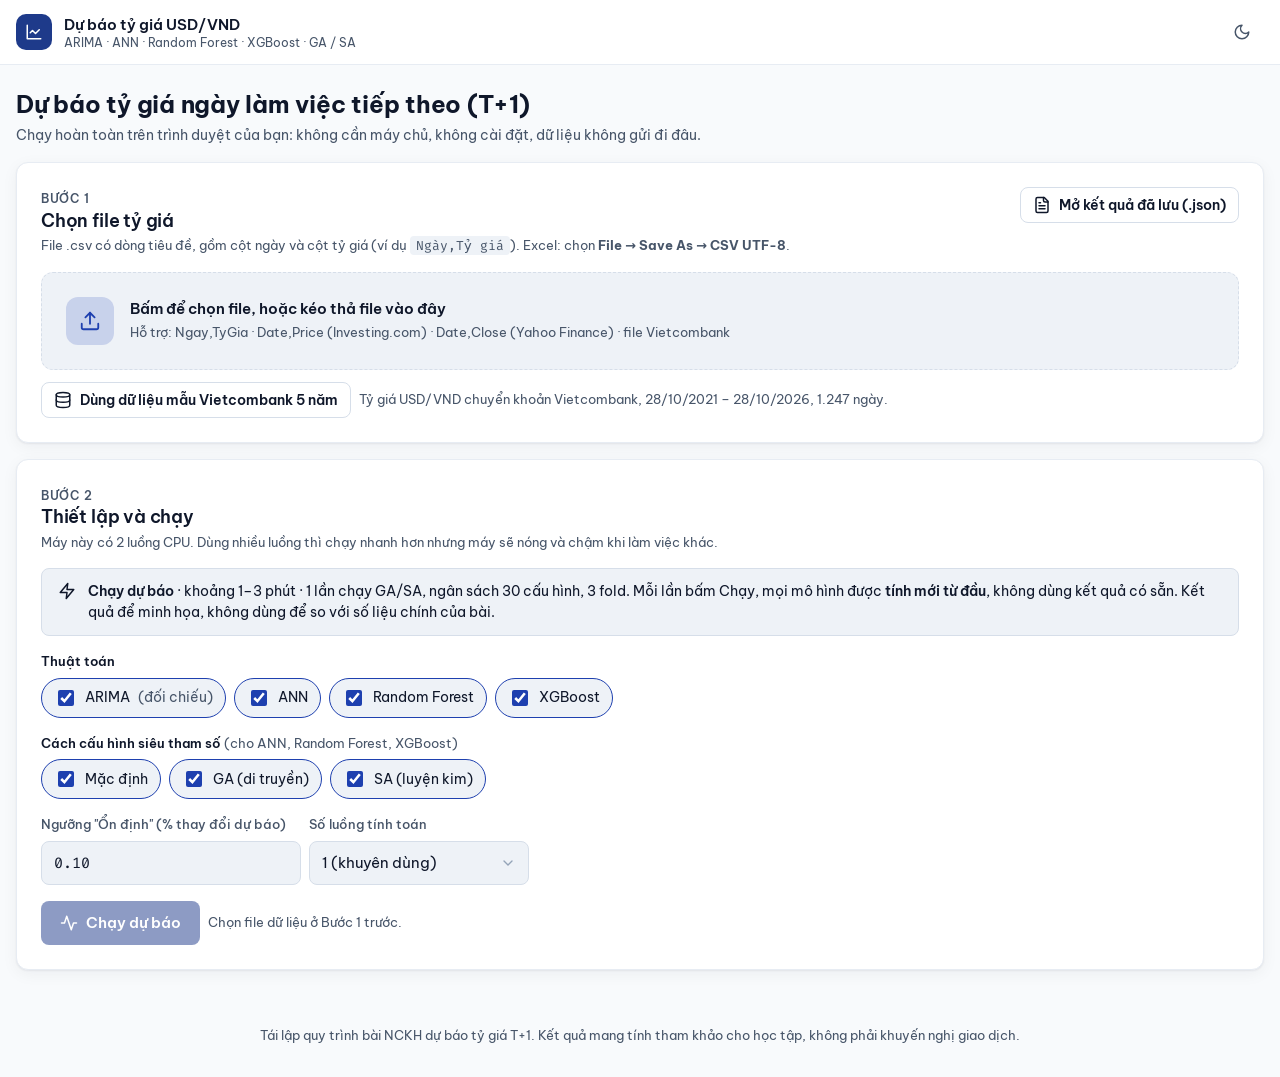
==== docs/thu/index.html @ 02af4794 "Bản xem thử /thu/: độ lệch so với thực tế theo MAE, RMSE, MAPE ngay trong thẻ kết quả - Bỏ thẻ Kiểm " ====
<!doctype html>
<html lang="vi">
<head>
<meta charset="utf-8">
<meta name="viewport" content="width=device-width, initial-scale=1">
<title>Dự báo tỷ giá USD/VND</title>
<meta name="description" content="Dự báo tỷ giá USD/VND ngày làm việc tiếp theo bằng ARIMA, ANN, Random Forest, XGBoost và tối ưu GA/SA – chạy hoàn toàn trên trình duyệt.">
<meta name="color-scheme" content="dark light">
<link rel="preconnect" href="https://fonts.googleapis.com">
<link rel="preconnect" href="https://fonts.gstatic.com" crossorigin>
<link href="https://fonts.googleapis.com/css2?family=Be+Vietnam+Pro:wght@400;500;600;700&family=Fira+Code:wght@400;500;600&display=swap" rel="stylesheet">
<script>
  // Giao diện sáng/tối: nhớ lựa chọn trên máy này (nếu trình duyệt cho phép)
  try { const t = localStorage.getItem("dbtg-theme"); if (t) document.documentElement.dataset.theme = t; } catch (e) {}
</script>
<style>
/* Design system: xem design-system/du-bao-ty-gia/MASTER.md
   Data-Dense Dashboard · Dark Mode mặc định · Be Vietnam Pro + Fira Code · token ngữ nghĩa */

/* ------------------------------------------------------------------ Token */
:root {
  color-scheme: dark;
  --bg: #020617;
  --surface: #0E1223;
  --surface-2: #1A1E2F;
  --border: #334155;
  --border-soft: #1F2A3D;
  --text: #F8FAFC;
  --text-muted: #94A3B8;
  --primary: #3B82F6;
  --primary-strong: #2563EB;
  --link: #60A5FA;        /* chữ xanh trên nền tối: dùng sắc sáng hơn để đạt 4.5:1 */
  --accent-text: #93C5FD;
  --on-primary: #FFFFFF;
  --positive: #22C55E;
  --negative: #F87171;
  --warning: #FBBF24;
  --tint: 14%;                      /* độ đậm nền nhạt của nhãn/hàng nổi bật */

  --font-ui: "Be Vietnam Pro", "Segoe UI", system-ui, sans-serif;
  --font-data: "Fira Code", ui-monospace, "Cascadia Mono", Consolas, monospace;

  --s1: 4px; --s2: 8px; --s3: 12px; --s4: 16px; --s5: 24px; --s6: 32px; --s7: 48px;
  --r-card: 12px; --r-ctl: 8px;
  --t-press: 120ms; --t-hover: 180ms; --t-state: 300ms;
  --shadow: 0 1px 0 rgba(255, 255, 255, .03) inset, 0 8px 24px rgba(0, 0, 0, .25);
}

:root[data-theme="light"] {
  color-scheme: light;
  --bg: #F8FAFC;
  --surface: #FFFFFF;
  --surface-2: #EEF2F7;
  --border: #D6DEE9;
  --border-soft: #E7ECF3;
  --text: #0F172A;
  --text-muted: #475569;
  --primary: #1E40AF;
  --primary-strong: #1E3A8A;
  --link: #1E40AF;
  --accent-text: #1E40AF;
  --positive: #15803D;
  --negative: #DC2626;
  --warning: #B45309;
  --tint: 10%;
  --shadow: 0 1px 2px rgba(15, 23, 42, .06), 0 4px 16px rgba(15, 23, 42, .05);
}

/* ------------------------------------------------------------------ Nền tảng */
*, *::before, *::after { box-sizing: border-box; }
html { -webkit-text-size-adjust: 100%; }
body {
  margin: 0; background: var(--bg); color: var(--text);
  font: 400 15px/1.5 var(--font-ui);
  -webkit-font-smoothing: antialiased;
}
h1, h2, h3 { margin: 0; line-height: 1.25; letter-spacing: -.01em; }
h1 { font-size: 24px; font-weight: 700; }
h2 { font-size: 18px; font-weight: 600; }
h3 { font-size: 15px; font-weight: 600; }
p { margin: 0; }
a { color: var(--link); text-underline-offset: 3px; }
code, .so-lieu { font-family: var(--font-data); font-variant-ligatures: none; }
code { font-size: 13px; background: var(--surface-2); padding: 1px 6px; border-radius: 4px; }
small { font-size: 13px; }

:focus-visible { outline: 2px solid var(--link); outline-offset: 2px; border-radius: 4px; }

.icon { width: 18px; height: 18px; flex: none; fill: none; stroke: currentColor; stroke-width: 2;
  stroke-linecap: round; stroke-linejoin: round; vertical-align: -3px; }
.icon.lon { width: 22px; height: 22px; }
.icon.nho { width: 15px; height: 15px; vertical-align: -2px; }
.sr-only { position: absolute; width: 1px; height: 1px; padding: 0; margin: -1px; overflow: hidden;
  clip: rect(0, 0, 0, 0); white-space: nowrap; border: 0; }
.muted { color: var(--text-muted); }
.so { font-variant-numeric: tabular-nums; text-align: right; white-space: nowrap; }
.duong { color: var(--positive); }
.am { color: var(--negative); }
.canh { color: var(--warning); }

/* ------------------------------------------------------------------ Khung trang */
.khung { width: 100%; max-width: 1280px; margin: 0 auto; padding: 0 var(--s4); }
.thanh-tren { position: sticky; top: 0; z-index: 20; background: color-mix(in srgb, var(--surface) 92%, transparent);
  border-bottom: 1px solid var(--border-soft); backdrop-filter: blur(8px); }
.thanh-tren .khung { display: flex; align-items: center; gap: var(--s3); min-height: 64px; }
.logo { display: inline-flex; align-items: center; gap: var(--s3); color: var(--text); text-decoration: none;
  font-weight: 600; min-height: 44px; }
.logo-dau { display: grid; place-items: center; width: 36px; height: 36px; border-radius: 10px;
  background: var(--primary-strong); color: #fff; }
.logo small { display: block; font-weight: 400; color: var(--text-muted); font-size: 12px; line-height: 1.2; }
.thanh-tren .gian { flex: 1; }
main.khung { padding-top: var(--s5); padding-bottom: var(--s6); display: grid; gap: var(--s4); }
.chan-trang { color: var(--text-muted); font-size: 13px; text-align: center; padding: var(--s2) var(--s4) var(--s6); }

/* ------------------------------------------------------------------ Thẻ, lưới */
.the { background: var(--surface); border: 1px solid var(--border-soft); border-radius: var(--r-card);
  padding: var(--s5); box-shadow: var(--shadow); min-width: 0; }
.the-dau { display: flex; align-items: flex-start; justify-content: space-between; gap: var(--s3);
  flex-wrap: wrap; margin-bottom: var(--s4); }
.the-dau .muted { font-size: 13px; margin-top: var(--s1); }
.nhan-muc { display: inline-flex; align-items: center; gap: 6px; font-size: 12px; font-weight: 600;
  letter-spacing: .06em; text-transform: uppercase; color: var(--text-muted); }
.luoi { display: grid; gap: var(--s4); grid-template-columns: repeat(12, minmax(0, 1fr)); }
.c-12 { grid-column: span 12; } .c-8 { grid-column: span 8; } .c-7 { grid-column: span 7; }
.c-5 { grid-column: span 5; } .c-4 { grid-column: span 4; } .c-6 { grid-column: span 6; }
.xep-doc { display: grid; gap: var(--s4); align-content: start; }

.dau-trang { display: flex; align-items: flex-end; justify-content: space-between; gap: var(--s3); flex-wrap: wrap; }
.dau-trang p { color: var(--text-muted); margin-top: 6px; font-size: 14px; }
.quay-lai { display: inline-flex; align-items: center; gap: 6px; min-height: 44px; font-size: 14px;
  color: var(--text-muted); text-decoration: none; }
.quay-lai:hover { color: var(--text); }

/* ------------------------------------------------------------------ Nút, form */
.nut { display: inline-flex; align-items: center; justify-content: center; gap: var(--s2); min-height: 44px;
  padding: 0 18px; border-radius: var(--r-ctl); border: 1px solid transparent; font: 600 15px/1 var(--font-ui);
  cursor: pointer; text-decoration: none; transition: background-color var(--t-hover), border-color var(--t-hover),
  opacity var(--t-press); white-space: nowrap; }
.nut:active { opacity: .82; }
.nut[disabled], .nut[aria-disabled="true"] { opacity: .5; cursor: not-allowed; }
.nut-chinh { background: var(--primary-strong); color: var(--on-primary); }
.nut-chinh:hover { background: var(--primary); }
:root[data-theme="light"] .nut-chinh:hover { background: #1D4ED8; }
.nut-vien { background: transparent; color: var(--text); border-color: var(--border); }
.nut-vien:hover { background: var(--surface-2); }
.nut-nho { min-height: 36px; padding: 0 12px; font-size: 14px; }
.nut-vien[aria-pressed="true"] { border-color: var(--primary); color: var(--accent-text);
  background: color-mix(in srgb, var(--primary) var(--tint), transparent); }
@media (pointer: coarse) { .nut-nho { min-height: 44px; } }   /* màn cảm ứng: vùng bấm >= 44px */
.nut-icon { width: 44px; padding: 0; background: transparent; color: var(--text-muted); border-color: transparent; }
.nut-icon:hover { background: var(--surface-2); color: var(--text); }
.nut-icon.nguy:hover { color: var(--negative); }
.nut small { font-weight: 400; opacity: .8; font-size: 13px; }
.quay { animation: quay .9s linear infinite; }
@keyframes quay { to { transform: rotate(360deg); } }

.hang-nut { display: flex; flex-wrap: wrap; gap: var(--s2); align-items: flex-end; }
.truong { display: grid; gap: 6px; min-width: 0; }
.truong > span { font-size: 13px; font-weight: 500; color: var(--text-muted); }
.truong select { min-height: 44px; padding: 0 40px 0 12px; border-radius: var(--r-ctl); border: 1px solid var(--border);
  background: var(--surface-2) url("data:image/svg+xml,%3Csvg xmlns='http://www.w3.org/2000/svg' width='16' height='16' fill='none' stroke='%2394A3B8' stroke-width='2' stroke-linecap='round' viewBox='0 0 24 24'%3E%3Cpath d='m6 9 6 6 6-6'/%3E%3C/svg%3E") no-repeat right 12px center;
  color: var(--text); font: 400 15px var(--font-ui); appearance: none; max-width: 100%; }
.form-chay { display: grid; gap: var(--s4); }
.form-chay .hang-nut .truong { flex: 1 1 260px; }

/* Vùng chọn file: input ẩn nhưng vẫn nhận bàn phím (sr-only), khung sáng lên khi focus */
.vung-tha { position: relative; display: flex; align-items: center; gap: var(--s4); padding: var(--s5);
  border: 1.5px dashed var(--border); border-radius: var(--r-card); background: var(--surface-2); cursor: pointer;
  transition: border-color var(--t-hover), background-color var(--t-hover); }
.vung-tha:hover, .vung-tha.keo { border-color: var(--primary); background: color-mix(in srgb, var(--primary) var(--tint), var(--surface-2)); }
.vung-tha:focus-within { outline: 2px solid var(--primary); outline-offset: 2px; }
.vung-tha.da-chon { border-style: solid; border-color: var(--primary); }
.vung-tha-icon { display: grid; place-items: center; width: 48px; height: 48px; border-radius: 12px; flex: none;
  background: color-mix(in srgb, var(--primary) 18%, transparent); color: var(--accent-text); }
.vung-tha b { display: block; font-weight: 600; }
.vung-tha .muted { font-size: 13px; }

/* ------------------------------------------------------------------ Thông báo */
.thong-bao { display: flex; gap: var(--s3); align-items: flex-start; padding: var(--s3) var(--s4); border-radius: var(--r-ctl);
  border: 1px solid; font-size: 14px; }
.thong-bao .icon { margin-top: 1px; }
.thong-bao-loi { color: var(--negative); border-color: color-mix(in srgb, var(--negative) 40%, transparent);
  background: color-mix(in srgb, var(--negative) var(--tint), var(--surface)); }
.thong-bao-ok { color: var(--positive); border-color: color-mix(in srgb, var(--positive) 40%, transparent);
  background: color-mix(in srgb, var(--positive) var(--tint), var(--surface)); }
.thong-bao-canh-bao { color: var(--warning); border-color: color-mix(in srgb, var(--warning) 40%, transparent);
  background: color-mix(in srgb, var(--warning) var(--tint), var(--surface)); }
.thong-bao-info { color: var(--text); border-color: var(--border); background: var(--surface-2); }
.thong-bao > div { color: var(--text); }
.thong-bao b { font-weight: 600; }

/* ------------------------------------------------------------------ KPI */
.luoi-kpi { display: grid; gap: var(--s4); grid-template-columns: repeat(4, minmax(0, 1fr)); }
.kpi { background: var(--surface); border: 1px solid var(--border-soft); border-radius: var(--r-card); padding: var(--s4) var(--s5);
  display: grid; gap: 6px; align-content: start; box-shadow: var(--shadow); min-width: 0; }
.kpi .nhan-muc { font-size: 11.5px; }
.kpi-so { font: 600 30px/1.1 var(--font-data); font-variant-numeric: tabular-nums; letter-spacing: -.02em;
  overflow-wrap: anywhere; }
.kpi-so.vua { font-size: 21px; }
.kpi-phu { font-size: 13px; color: var(--text-muted); display: flex; align-items: center; gap: 6px; flex-wrap: wrap; }
.kpi-chinh { border-color: color-mix(in srgb, var(--primary) 55%, transparent);
  background: color-mix(in srgb, var(--primary) 8%, var(--surface)); }
.kpi-chinh .kpi-so { font-size: 34px; }

/* ------------------------------------------------------------------ Nhãn */
.nhan { display: inline-flex; align-items: center; gap: 5px; padding: 3px 10px; border-radius: 999px; font-size: 12.5px;
  font-weight: 600; white-space: nowrap; border: 1px solid transparent; line-height: 1.4; }
.nhan .icon { width: 13px; height: 13px; vertical-align: 0; }
.nhan-lon { font-size: 15px; padding: 6px 14px; }
.nhan-lon .icon { width: 16px; height: 16px; }
.cb-on-dinh, .tt-xong { color: var(--positive); background: color-mix(in srgb, var(--positive) var(--tint), transparent);
  border-color: color-mix(in srgb, var(--positive) 35%, transparent); }
.cb-theo-doi, .tt-dang_cho { color: var(--warning); background: color-mix(in srgb, var(--warning) var(--tint), transparent);
  border-color: color-mix(in srgb, var(--warning) 35%, transparent); }
.cb-bien-dong, .tt-loi { color: var(--negative); background: color-mix(in srgb, var(--negative) var(--tint), transparent);
  border-color: color-mix(in srgb, var(--negative) 35%, transparent); }
.tt-dang_chay, .nhan-chon { color: var(--accent-text); background: color-mix(in srgb, var(--primary) var(--tint), transparent);
  border-color: color-mix(in srgb, var(--primary) 40%, transparent); }

/* ------------------------------------------------------------------ Bảng */
.cuon-ngang { overflow-x: auto; margin: 0 calc(-1 * var(--s5)); padding: 0 var(--s5); }
.cuon-doc { max-height: 440px; overflow-y: auto; }
.bang { width: 100%; border-collapse: separate; border-spacing: 0; font-size: 14px; }
.bang th { position: sticky; top: 0; z-index: 1; background: var(--surface); text-align: left; font-size: 12px; font-weight: 600;
  letter-spacing: .04em; text-transform: uppercase; color: var(--text-muted); padding: 10px 12px;
  border-bottom: 1px solid var(--border); white-space: nowrap; }
.bang td { padding: 11px 12px; border-bottom: 1px solid var(--border-soft); vertical-align: middle; white-space: nowrap; }
.bang td.o-tham-so { white-space: normal; }
.bang th.so, .bang td.so { text-align: right; }
.bang tbody tr { transition: background-color var(--t-hover); }
.bang tbody tr:hover { background: var(--surface-2); }
.bang tr.dong-chon td { background: color-mix(in srgb, var(--primary) 10%, transparent); }
.bang tr.dong-chon td:first-child { box-shadow: inset 3px 0 0 var(--primary); }
.bang .tieu-de-o { font-weight: 600; }
.bang a { font-weight: 600; text-decoration: none; }
.bang a:hover { text-decoration: underline; }
.bang-gon td { padding: 7px 10px; white-space: normal; }          /* bảng nhãn–giá trị: nhãn được xuống dòng */
.bang-gon td.so { white-space: nowrap; }
.bang-gon code { overflow-wrap: anywhere; }                       /* tên trường dài (Bảng 4.6) được ngắt dòng */
@media (max-width: 600px) { .bang-gon td.so { white-space: normal; overflow-wrap: anywhere; } }
.bang-gon td:first-child { color: var(--text-muted); }
.o-rong { color: var(--text-muted); }

/* ------------------------------------------------------------------ Biểu đồ */
.khung-bieu-do { position: relative; height: 380px; width: 100%; min-width: 0; overflow: hidden; }
.khung-bieu-do canvas { max-width: 100%; }        /* thu nhỏ cửa sổ: biểu đồ không đẩy thẻ rộng ra */
.khung-bieu-do.vua { height: 300px; }
.khung-bieu-do.nho { height: 260px; }
.ghi-chu { color: var(--text-muted); font-size: 13px; margin-top: var(--s3); display: flex; gap: 6px; align-items: flex-start; }
.ghi-chu .icon { margin-top: 2px; }

/* ------------------------------------------------------------------ Tiến độ */
.thanh-tien-do { height: 8px; border-radius: 999px; background: var(--surface-2); overflow: hidden; }
.thanh-tien-do > div { height: 100%; background: var(--primary); border-radius: inherit; transition: width var(--t-state) ease-out; }
.cac-buoc { list-style: none; padding: 0; margin: var(--s4) 0 0; display: grid; gap: var(--s2);
  grid-template-columns: repeat(5, minmax(0, 1fr)); }
.cac-buoc li { display: flex; gap: var(--s2); align-items: flex-start; font-size: 13px; color: var(--text-muted);
  padding: var(--s3); border-radius: var(--r-ctl); border: 1px solid var(--border-soft); min-width: 0; }
.cac-buoc li .icon { margin-top: 1px; }
.cac-buoc li.xong { color: var(--positive); }
.cac-buoc li.xong span { color: var(--text); }
.cac-buoc li.dang { color: var(--accent-text); border-color: color-mix(in srgb, var(--primary) 50%, transparent);
  background: color-mix(in srgb, var(--primary) 8%, transparent); }
.cac-buoc li.dang span { color: var(--text); font-weight: 600; }
.nhat-ky { margin: var(--s3) 0 0; background: var(--bg); border: 1px solid var(--border-soft); border-radius: var(--r-ctl);
  color: var(--text-muted); font: 12.5px/1.6 var(--font-data); font-variant-ligatures: none; padding: var(--s3) var(--s4);
  max-height: 340px; overflow: auto; white-space: pre-wrap; }

/* ------------------------------------------------------------------ Details */
details > summary { list-style: none; cursor: pointer; display: flex; align-items: center; gap: var(--s2);
  min-height: 44px; font-weight: 600; color: var(--text); }
details > summary::-webkit-details-marker { display: none; }
details > summary .icon { transition: transform var(--t-hover); color: var(--text-muted); }
details[open] > summary .icon { transform: rotate(180deg); }
.danh-sach { margin: var(--s2) 0 0; padding-left: 20px; display: grid; gap: 6px; font-size: 14px; }
.danh-sach li::marker { color: var(--text-muted); }

.muc-thong-tin { display: grid; gap: var(--s3); grid-template-columns: repeat(auto-fit, minmax(170px, 1fr)); }
.muc-thong-tin div { background: var(--surface-2); border-radius: var(--r-ctl); padding: var(--s3) var(--s4); }
.muc-thong-tin dt { font-size: 12px; color: var(--text-muted); }
.muc-thong-tin dd { margin: 2px 0 0; font: 500 15px var(--font-data); }

.trong { display: grid; justify-items: center; text-align: center; gap: var(--s2); padding: var(--s6) var(--s4); color: var(--text-muted); }
.trong .icon { width: 32px; height: 32px; }
.trong b { color: var(--text); }

.o-tham-so { font: 12.5px/1.6 var(--font-data); color: var(--text-muted); white-space: normal; word-break: break-word; }

/* ------------------------------------------------------------------ Quy trình NCKH (đặc tả v3) */
.bang-vang { display: flex; gap: var(--s3); align-items: flex-start; padding: var(--s3) var(--s4); border-radius: var(--r-ctl);
  background: color-mix(in srgb, #FACC15 22%, var(--surface)); border: 1px solid color-mix(in srgb, #FACC15 60%, transparent);
  color: var(--text); font-size: 14px; }
.bang-vang .icon { color: var(--warning); margin-top: 1px; }

/* Chọn chế độ, thuật toán */
.chon-che-do { display: grid; grid-template-columns: repeat(2, minmax(0, 1fr)); gap: var(--s3); }
.the-chon { display: flex; gap: var(--s3); align-items: flex-start; padding: var(--s3) var(--s4); border: 1px solid var(--border);
  border-radius: var(--r-ctl); cursor: pointer; background: var(--surface-2); min-height: 44px; }
.the-chon:has(input:checked) { border-color: var(--primary); background: color-mix(in srgb, var(--primary) var(--tint), var(--surface-2)); }
.the-chon input { margin-top: 4px; accent-color: var(--primary); width: 16px; height: 16px; flex: none; }
.the-chon b { display: flex; align-items: center; gap: 6px; font-weight: 600; }
.the-chon small { display: block; color: var(--text-muted); margin-top: 2px; line-height: 1.4; }
.nhom-chon { border: 0; padding: 0; margin: 0; min-width: 0; }
.nhom-chon legend { font-size: 13px; font-weight: 600; color: var(--text); padding: 0; margin-bottom: 6px; }
.nhom-chon legend .muted { font-weight: 400; }
.hang-chon { display: flex; flex-wrap: wrap; gap: var(--s2); align-items: center; }
.o-chon { display: inline-flex; align-items: center; gap: 8px; min-height: 40px; padding: 0 12px; border: 1px solid var(--border);
  border-radius: 999px; cursor: pointer; font-size: 14px; background: var(--surface-2); }
.o-chon:has(input:checked) { border-color: var(--primary); }
.o-chon input { accent-color: var(--primary); width: 16px; height: 16px; }
.gian-nho { flex: 1; }
.truong input { min-height: 44px; padding: 0 12px; border-radius: var(--r-ctl); border: 1px solid var(--border);
  background: var(--surface-2); color: var(--text); font: 400 15px var(--font-data); width: 100%; }
.nguong .hang-nut { margin-top: 4px; }
.nguong .hang-nut .truong { flex: 1 1 200px; }
[hidden] { display: none !important; }

.the-chon.bi-khoa { opacity: .6; cursor: not-allowed; }
.the-dang-nhap { max-width: 460px; width: 100%; margin: var(--s6) auto; }
.thanh-tren form { display: contents; }

/* Stepper 12 công đoạn */
.tong-tien-do { display: grid; gap: var(--s2); margin: var(--s4) 0; }
.tong-so { display: flex; flex-wrap: wrap; gap: var(--s5); font-size: 14px; color: var(--text-muted); align-items: baseline; }
.tong-so > b { font: 600 22px var(--font-data); color: var(--text); }
.tong-so span b { color: var(--text); font-family: var(--font-data); }
.stepper { list-style: none; margin: var(--s4) 0 0; padding: 0; display: grid; gap: 6px; }
.buoc { display: flex; gap: var(--s3); padding: var(--s3) var(--s4); border: 1px solid var(--border-soft); border-radius: var(--r-ctl); }
.buoc-so { flex: none; width: 28px; height: 28px; border-radius: 50%; display: grid; place-items: center; font: 600 13px var(--font-data);
  background: var(--surface-2); color: var(--text-muted); }
.buoc-noi-dung { min-width: 0; display: grid; gap: 2px; flex: 1; }
.buoc-dau { display: flex; flex-wrap: wrap; gap: var(--s2); align-items: center; }
.buoc-chi-tiet { font: 12.5px/1.5 var(--font-data); font-variant-ligatures: none; color: var(--text); margin-top: 2px; overflow-wrap: anywhere; }
.buoc-dang_chay { border-color: color-mix(in srgb, var(--primary) 55%, transparent); background: color-mix(in srgb, var(--primary) 7%, transparent); }
.buoc-dang_chay .buoc-so { background: var(--primary-strong); color: #fff; }
.buoc-xong .buoc-so { background: color-mix(in srgb, var(--positive) 25%, transparent); color: var(--positive); }
.buoc-loi { border-color: color-mix(in srgb, var(--negative) 55%, transparent); }
.buoc-loi .buoc-so { background: color-mix(in srgb, var(--negative) 25%, transparent); color: var(--negative); }
.buoc-bo_qua { opacity: .6; border-style: dashed; }
.buoc-bo_qua .buoc-chi-tiet { font-family: var(--font-ui); color: var(--text-muted); }

/* Kết quả */
.khong-chay { font-style: italic; padding: var(--s3) 0; }
.bang tr.dong-rw td { font-style: italic; color: var(--text-muted); }
.bang tr.dau-nhom td { border-top: 1px solid var(--border); }
.cot-bai-goc, .cot-bai-goc-chu { display: none; }
body.hien-bai-goc .cot-bai-goc { display: table-cell; background: color-mix(in srgb, var(--warning) 7%, transparent); }
body.hien-bai-goc .cot-bai-goc-chu { display: inline; }
.bat-bai-goc { align-self: flex-start; }
.gia-thuyet { padding: var(--s3) var(--s4); border: 1px solid var(--border-soft); border-radius: var(--r-ctl); display: grid; gap: 4px; }
.gia-thuyet p { font-size: 14px; }
.the-t1 { padding: var(--s4); border: 1px solid var(--border-soft); border-radius: var(--r-ctl); background: var(--surface-2); }
.the-t1 .muc-thong-tin div { background: var(--surface); }
.tabs { display: flex; gap: 4px; overflow-x: auto; border-bottom: 1px solid var(--border); margin-bottom: var(--s4); }
.tabs [role="tab"] { border: 0; background: none; color: var(--text-muted); font: 500 14px var(--font-ui); padding: 10px 14px;
  min-height: 44px; cursor: pointer; border-bottom: 2px solid transparent; white-space: nowrap; }
.tabs [role="tab"][aria-selected="true"] { color: var(--text); border-bottom-color: var(--primary); font-weight: 600; }
.tabs [role="tab"]:hover { color: var(--text); }
/* Nhãn nhỏ cho phần web thêm ngoài bài NCKH / lựa chọn của web mà bài không quy định */
.nhan-bo-sung { display: inline-block; font: 500 11px/1.4 var(--font-ui); color: var(--text-muted); border: 1px dashed var(--border);
  border-radius: 6px; padding: 0 6px; vertical-align: middle; text-transform: none; letter-spacing: 0; white-space: nowrap; }
@media (max-width: 720px) {          /* điện thoại: tab xuống dòng thay vì cuộn ngang, không tab nào bị cắt ở mép */
  .tabs { flex-wrap: wrap; overflow-x: visible; border-bottom: 0; gap: 6px; }
  .tabs [role="tab"] { border: 1px solid var(--border); border-radius: 8px; padding: 8px 12px; white-space: normal; }
  .tabs [role="tab"][aria-selected="true"] { border-color: var(--primary); background: var(--surface-2); }
}
.bang-sap th button { background: none; border: 0; color: inherit; font: inherit; text-transform: inherit; letter-spacing: inherit;
  cursor: pointer; padding: 0; }
.bang-sap th button[aria-sort="ascending"]::after { content: " ▲"; }
.bang-sap th button[aria-sort="descending"]::after { content: " ▼"; }
.muc-thong-tin + .the-dau { margin-top: var(--s4); }

/* ------------------------------------------------------------------ Responsive */
@media (max-width: 1080px) {
  .c-8, .c-7, .c-5, .c-4, .c-6 { grid-column: span 12; }
  .luoi-kpi { grid-template-columns: repeat(2, minmax(0, 1fr)); }
  .cac-buoc { grid-template-columns: repeat(2, minmax(0, 1fr)); }
}
@media (max-width: 600px) {
  body { font-size: 15px; }
  h1 { font-size: 21px; }
  .the { padding: var(--s4); }
  .cuon-ngang { margin: 0 calc(-1 * var(--s4)); padding: 0 var(--s4); }
  .luoi-kpi { grid-template-columns: minmax(0, 1fr); }
  .kpi-chinh .kpi-so { font-size: 30px; }
  .khung-bieu-do { height: 300px; }
  .cac-buoc { grid-template-columns: minmax(0, 1fr); }
  .logo small { display: none; }
  .vung-tha { padding: var(--s4); }
  .hang-nut > * { flex: 1 1 100%; min-width: 0; }
  .hang-nut .nut { white-space: normal; text-align: center; padding: 10px 14px; line-height: 1.3; }
  .truong select { width: 100%; }
  .chon-che-do { grid-template-columns: minmax(0, 1fr); }
}

@media (prefers-reduced-motion: reduce) {
  *, *::before, *::after { animation-duration: .01ms !important; animation-iteration-count: 1 !important;
    transition-duration: .01ms !important; scroll-behavior: auto !important; }
}

/* Các bước chạy của từng chế độ (form chạy, trang kết quả) */
.cac-buoc-chay { margin: 8px 0 0; padding-left: 22px; display: grid; gap: 6px; font-size: 14px; line-height: 1.55; }
.cac-buoc-chay li::marker { color: var(--primary); font-weight: 600; }
.cac-buoc-chay small { display: block; margin-top: 2px; }
.hai-che-do { gap: 0 16px; }
.hai-che-do > details { margin-top: 8px; }
/* Thẻ dự báo ở đầu trang kết quả */
.the-du-bao { border-color: color-mix(in srgb, var(--primary) 45%, var(--border)); }
/* Ô lưới không được nở theo bảng rộng bên trong (bảng tự cuộn ngang trong .cuon-ngang) */
.luoi > *, .the, details { min-width: 0; }
details > .cuon-ngang, .the > .cuon-ngang { max-width: 100%; }

/* ------------------------------------------------------------------ Bổ sung cho bản HTML chạy trên trình duyệt */
:root { --c-actual: var(--text); --c-rw: #94A3B8; --c-arima: #F59E0B; --c-ann: #22D3EE; --c-rf: #34D399; --c-xgb: #FB7185;
  --band: rgba(59,130,246,.18); }
:root[data-theme="light"] { --c-rw: #64748B; --c-arima: #B45309; --c-ann: #0E7490; --c-rf: #047857; --c-xgb: #BE123C;
  --band: rgba(30,64,175,.15); }

.thong-tin-file-dong { display: flex; flex-wrap: wrap; gap: var(--s2); align-items: center; }
.bieu-do-nho { position: relative; height: 120px; }

/* Biểu đồ canvas */
.bieu-do { display: grid; gap: var(--s2); }
.chu-giai { display: flex; flex-wrap: wrap; gap: 6px; }
.chu-giai button { display: inline-flex; align-items: center; gap: 6px; min-height: 32px; padding: 0 10px; border-radius: 999px;
  border: 1px solid var(--border); background: transparent; color: var(--text); font: 500 13px var(--font-ui); cursor: pointer; }
.chu-giai button[aria-pressed="false"] { opacity: .45; }
.chu-giai i { width: 14px; height: 0; border-top: 3px solid; display: inline-block; }
.chu-giai i.dut { border-top-style: dashed; }
@media (pointer: coarse) { .chu-giai button { min-height: 44px; } }
.o-goi-y { position: fixed; z-index: 50; pointer-events: none; background: var(--surface); color: var(--text);
  border: 1px solid var(--border); border-radius: 8px; padding: 8px 10px; font: 12.5px/1.5 var(--font-data);
  box-shadow: var(--shadow); max-width: 320px; }
.o-goi-y b { font-family: var(--font-ui); }
.o-goi-y i { display: inline-block; width: 10px; height: 3px; margin-right: 6px; vertical-align: middle; }

/* Thanh ngang so sánh RMSE */
.thanh-so-sanh { display: grid; gap: 8px; }
.thanh-so-sanh .dong { display: grid; grid-template-columns: minmax(120px, 210px) 1fr 70px; gap: var(--s2); align-items: center; font-size: 13px; }
.thanh-so-sanh .ray { height: 12px; border-radius: 999px; background: var(--surface-2); overflow: hidden; }
.thanh-so-sanh .ray > div { height: 100%; border-radius: inherit; background: var(--c-rw); }
.thanh-so-sanh .dong.chon .ray > div { background: var(--primary); }
.thanh-so-sanh .dong.chon { font-weight: 600; }
@media (max-width: 600px) { .thanh-so-sanh .dong { grid-template-columns: 1fr 60px; } .thanh-so-sanh .ray { grid-column: 1 / -1; grid-row: 2; } }

/* Hộp thoại xác nhận */
.hop-thoai { border: 1px solid var(--border); border-radius: var(--r-card); background: var(--surface); color: var(--text);
  padding: var(--s5); max-width: 520px; width: calc(100% - 32px); }
.hop-thoai::backdrop { background: rgba(2, 6, 23, .6); }

.kpi-so.nho { font-size: 17px; }
.tieu-de-phu { font-size: 13px; color: var(--text-muted); font-weight: 400; }
.hang-tai { display: flex; flex-wrap: wrap; gap: var(--s2); }
.bang td.wrap { white-space: normal; min-width: 220px; }

@media print {
  :root, :root[data-theme] { --bg: #fff; --surface: #fff; --surface-2: #f1f5f9; --text: #0f172a; --text-muted: #475569;
    --border: #cbd5e1; --border-soft: #e2e8f0; color-scheme: light; }
  .khong-in, .thanh-tren, .chan-trang { display: none !important; }
  .the, .kpi { box-shadow: none; break-inside: avoid; }
  details { display: block; }
  details > :not(summary) { display: block !important; }
  .cuon-doc { max-height: none; }
}

/* Theo cài đặt sáng/tối của máy khi người dùng chưa chọn (giữ cùng giá trị với :root[data-theme="light"]) */
@media (prefers-color-scheme: light) {
  :root:not([data-theme="dark"]) {
    color-scheme: light; --bg: #F8FAFC; --surface: #FFFFFF; --surface-2: #EEF2F7; --border: #D6DEE9; --border-soft: #E7ECF3;
    --text: #0F172A; --text-muted: #475569; --primary: #1E40AF; --primary-strong: #1E3A8A; --link: #1E40AF; --accent-text: #1E40AF;
    --positive: #15803D; --negative: #DC2626; --warning: #B45309; --tint: 10%;
    --shadow: 0 1px 2px rgba(15, 23, 42, .06), 0 4px 16px rgba(15, 23, 42, .05);
    --c-rw: #64748B; --c-arima: #B45309; --c-ann: #0E7490; --c-rf: #047857; --c-xgb: #BE123C; --band: rgba(30,64,175,.15);
  }
}
body { background: var(--bg); }
.chi-link { display: none; }
body.ban-link .chi-link { display: block; flex-basis: 100%; }
body.ban-link [data-tai] { display: none; }

/* Thuyết minh trong lúc chạy: tóm tắt công cụ + giải thích từng bước */
.cong-cu-tom-tat { display: grid; grid-template-columns: 1fr auto 1fr auto 1fr; gap: var(--s3); align-items: center; margin: var(--s4) 0; }
.cong-cu-tom-tat > div { display: grid; gap: 4px; padding: var(--s3) var(--s4); border-radius: var(--r-ctl); background: var(--surface-2);
  border: 1px solid var(--border-soft); height: 100%; }
.cong-cu-tom-tat b { font-size: 15px; }
.cong-cu-tom-tat span:not(.nhan-muc) { font-size: 13px; color: var(--text-muted); line-height: 1.45; }
.cong-cu-tom-tat .mui-ten { transform: rotate(-90deg); color: var(--text-muted); }
.tien-trinh-luoi { display: grid; grid-template-columns: minmax(0, 3fr) minmax(0, 2fr); gap: var(--s4); align-items: start; }
.tien-trinh-luoi .stepper { margin-top: 0; }
.thuyet-minh { position: sticky; top: 80px; display: grid; gap: var(--s3); padding: var(--s4) var(--s5); border-radius: var(--r-card);
  border: 1px solid color-mix(in srgb, var(--primary) 45%, var(--border)); background: color-mix(in srgb, var(--primary) 6%, var(--surface)); }
.tm-dau { display: flex; align-items: center; justify-content: space-between; gap: var(--s2); }
.tm-nut { display: flex; gap: 4px; }
.thuyet-minh h3 { font-size: 19px; text-wrap: balance; }
.tm-noi-dung { display: grid; gap: var(--s3); font-size: 15.5px; line-height: 1.6; }
.tm-noi-dung p { margin: 0; }
.tm-noi-dung ul { margin: 0; padding-left: 20px; display: grid; gap: 6px; }
.tm-noi-dung .vi-du { font-size: 14px; color: var(--text-muted); border-left: 3px solid var(--border); padding-left: var(--s3); }
.tm-noi-dung .so-lieu-song { font: 500 13.5px/1.5 var(--font-data); color: var(--text); background: var(--surface); border-radius: 8px; padding: 8px 10px; overflow-wrap: anywhere; }
.buoc[data-buoc] { cursor: pointer; }
.buoc.dang-xem { outline: 2px solid var(--primary); outline-offset: -1px; }
@media (max-width: 1080px) {
  .tien-trinh-luoi { grid-template-columns: minmax(0, 1fr); }
  .thuyet-minh { position: static; order: -1; }
  .cong-cu-tom-tat { grid-template-columns: minmax(0, 1fr); }
  .cong-cu-tom-tat .mui-ten { transform: none; justify-self: center; }
}
@media print { .thuyet-minh, .cong-cu-tom-tat { display: none; } }
.vung-tha > span:last-child { min-width: 0; }
.vung-tha b { overflow-wrap: anywhere; }

.the-dau > div { min-width: 0; }
.nhan-muc { overflow-wrap: anywhere; flex-wrap: wrap; }

</style>
</head>
<body>
<svg xmlns="http://www.w3.org/2000/svg" style="display:none">
  <defs>
    <symbol id="i-logo" viewBox="0 0 24 24"><path d="M3 3v18h18"/><path d="m19 9-5 5-4-4-3 3"/></symbol>
    <symbol id="i-upload" viewBox="0 0 24 24"><path d="M21 15v4a2 2 0 0 1-2 2H5a2 2 0 0 1-2-2v-4"/><polyline points="17 8 12 3 7 8"/><line x1="12" x2="12" y1="3" y2="15"/></symbol>
    <symbol id="i-download" viewBox="0 0 24 24"><path d="M21 15v4a2 2 0 0 1-2 2H5a2 2 0 0 1-2-2v-4"/><polyline points="7 10 12 15 17 10"/><line x1="12" x2="12" y1="15" y2="3"/></symbol>
    <symbol id="i-zap" viewBox="0 0 24 24"><polygon points="13 2 3 14 12 14 11 22 21 10 12 10 13 2"/></symbol>
    <symbol id="i-cpu" viewBox="0 0 24 24"><rect width="16" height="16" x="4" y="4" rx="2"/><rect width="6" height="6" x="9" y="9" rx="1"/><path d="M15 2v2"/><path d="M15 20v2"/><path d="M2 15h2"/><path d="M2 9h2"/><path d="M20 15h2"/><path d="M20 9h2"/><path d="M9 2v2"/><path d="M9 20v2"/></symbol>
    <symbol id="i-trash" viewBox="0 0 24 24"><path d="M3 6h18"/><path d="M19 6v14c0 1-1 2-2 2H7c-1 0-2-1-2-2V6"/><path d="M8 6V4c0-1 1-2 2-2h4c1 0 2 1 2 2v2"/><line x1="10" x2="10" y1="11" y2="17"/><line x1="14" x2="14" y1="11" y2="17"/></symbol>
    <symbol id="i-up" viewBox="0 0 24 24"><polyline points="22 7 13.5 15.5 8.5 10.5 2 17"/><polyline points="16 7 22 7 22 13"/></symbol>
    <symbol id="i-down" viewBox="0 0 24 24"><polyline points="22 17 13.5 8.5 8.5 13.5 2 7"/><polyline points="16 17 22 17 22 11"/></symbol>
    <symbol id="i-flat" viewBox="0 0 24 24"><path d="M5 12h14"/></symbol>
    <symbol id="i-back" viewBox="0 0 24 24"><path d="m12 19-7-7 7-7"/><path d="M19 12H5"/></symbol>
    <symbol id="i-file" viewBox="0 0 24 24"><path d="M15 2H6a2 2 0 0 0-2 2v16a2 2 0 0 0 2 2h12a2 2 0 0 0 2-2V7Z"/><path d="M14 2v4a2 2 0 0 0 2 2h4"/><path d="M16 13H8"/><path d="M16 17H8"/><path d="M10 9H8"/></symbol>
    <symbol id="i-alert" viewBox="0 0 24 24"><path d="m21.73 18-8-14a2 2 0 0 0-3.48 0l-8 14A2 2 0 0 0 4 21h16a2 2 0 0 0 1.73-3"/><path d="M12 9v4"/><path d="M12 17h.01"/></symbol>
    <symbol id="i-check" viewBox="0 0 24 24"><circle cx="12" cy="12" r="10"/><path d="m9 12 2 2 4-4"/></symbol>
    <symbol id="i-x" viewBox="0 0 24 24"><circle cx="12" cy="12" r="10"/><path d="m15 9-6 6"/><path d="m9 9 6 6"/></symbol>
    <symbol id="i-info" viewBox="0 0 24 24"><circle cx="12" cy="12" r="10"/><path d="M12 16v-4"/><path d="M12 8h.01"/></symbol>
    <symbol id="i-bell" viewBox="0 0 24 24"><path d="M6 8a6 6 0 0 1 12 0c0 7 3 9 3 9H3s3-2 3-9"/><path d="M10.3 21a1.94 1.94 0 0 0 3.4 0"/></symbol>
    <symbol id="i-shield" viewBox="0 0 24 24"><path d="M20 13c0 5-3.5 7.5-7.66 8.95a1 1 0 0 1-.67-.01C7.5 20.5 4 18 4 13V6a1 1 0 0 1 1-1c2 0 4.5-1.2 6.24-2.72a1.17 1.17 0 0 1 1.52 0C14.51 3.81 17 5 19 5a1 1 0 0 1 1 1z"/><path d="m9 12 2 2 4-4"/></symbol>
    <symbol id="i-award" viewBox="0 0 24 24"><circle cx="12" cy="8" r="6"/><path d="M15.477 12.89 17 22l-5-3-5 3 1.523-9.11"/></symbol>
    <symbol id="i-clock" viewBox="0 0 24 24"><circle cx="12" cy="12" r="10"/><polyline points="12 6 12 12 16 14"/></symbol>
    <symbol id="i-database" viewBox="0 0 24 24"><ellipse cx="12" cy="5" rx="9" ry="3"/><path d="M3 5v14a9 3 0 0 0 18 0V5"/><path d="M3 12a9 3 0 0 0 18 0"/></symbol>
    <symbol id="i-activity" viewBox="0 0 24 24"><path d="M22 12h-4l-3 9L9 3l-3 9H2"/></symbol>
    <symbol id="i-bars" viewBox="0 0 24 24"><path d="M3 3v18h18"/><path d="M7 16h8"/><path d="M7 11h12"/><path d="M7 6h3"/></symbol>
    <symbol id="i-refresh" viewBox="0 0 24 24"><path d="M21 12a9 9 0 1 1-9-9c2.52 0 4.93 1 6.74 2.74L21 8"/><path d="M21 3v5h-5"/></symbol>
    <symbol id="i-external" viewBox="0 0 24 24"><path d="M15 3h6v6"/><path d="M10 14 21 3"/><path d="M18 13v6a2 2 0 0 1-2 2H5a2 2 0 0 1-2-2V8a2 2 0 0 1 2-2h6"/></symbol>
    <symbol id="i-sun" viewBox="0 0 24 24"><circle cx="12" cy="12" r="4"/><path d="M12 2v2"/><path d="M12 20v2"/><path d="m4.93 4.93 1.41 1.41"/><path d="m17.66 17.66 1.41 1.41"/><path d="M2 12h2"/><path d="M20 12h2"/><path d="m6.34 17.66-1.41 1.41"/><path d="m19.07 4.93-1.41 1.41"/></symbol>
    <symbol id="i-moon" viewBox="0 0 24 24"><path d="M12 3a6 6 0 0 0 9 9 9 9 0 1 1-9-9Z"/></symbol>
    <symbol id="i-loader" viewBox="0 0 24 24"><path d="M21 12a9 9 0 1 1-6.219-8.56"/></symbol>
    <symbol id="i-chevron" viewBox="0 0 24 24"><path d="m6 9 6 6 6-6"/></symbol>
    <symbol id="i-lock" viewBox="0 0 24 24"><rect width="18" height="11" x="3" y="11" rx="2" ry="2"/><path d="M7 11V7a5 5 0 0 1 10 0v4"/></symbol>
    <symbol id="i-unlock" viewBox="0 0 24 24"><rect width="18" height="11" x="3" y="11" rx="2" ry="2"/><path d="M7 11V7a5 5 0 0 1 9.9-1"/></symbol>
  </defs>
</svg>


<header class="thanh-tren khong-in">
  <div class="khung">
    <span class="logo">
      <span class="logo-dau"><svg class="icon" aria-hidden="true"><use href="#i-logo"/></svg></span>
      <span>Dự báo tỷ giá USD/VND<small>ARIMA · ANN · Random Forest · XGBoost · GA / SA</small></span>
    </span>
    <span class="gian"></span>
    <button class="nut nut-icon" id="nut-giao-dien" type="button" aria-label="Đổi giao diện sáng / tối">
      <svg class="icon" aria-hidden="true"><use href="#i-sun"/></svg>
    </button>
  </div>
</header>

<main class="khung" id="noi-dung">
  <section class="dau-trang">
    <div>
      <h1>Dự báo tỷ giá ngày làm việc tiếp theo (T+1)</h1>
      <p>Chạy hoàn toàn trên trình duyệt của bạn: không cần máy chủ, không cài đặt, dữ liệu không gửi đi đâu.</p>
    </div>
  </section>

  <div id="canh-bao-moi-truong" hidden></div>

  <!-- 1. Dữ liệu -->
  <section class="the khong-in" aria-labelledby="td-du-lieu-vao">
    <div class="the-dau">
      <div>
        <span class="nhan-muc">Bước 1</span>
        <h2 id="td-du-lieu-vao">Chọn file tỷ giá</h2>
        <p class="muted">File .csv có dòng tiêu đề, gồm cột ngày và cột tỷ giá (ví dụ <code>Ngày,Tỷ giá</code>). Excel: chọn <b>File → Save As → CSV UTF-8</b>.</p>
      </div>
      <label class="nut nut-vien nut-nho" for="file-ket-qua">
        <svg class="icon" aria-hidden="true"><use href="#i-file"/></svg> Mở kết quả đã lưu (.json)
      </label>
      <input type="file" id="file-ket-qua" accept=".json,application/json" class="sr-only">
    </div>
    <label class="vung-tha" id="vung-tha">
      <input type="file" id="file-du-lieu" accept=".csv,.txt,text/csv,text/plain" class="sr-only">
      <span class="vung-tha-icon"><svg class="icon lon" aria-hidden="true"><use href="#i-upload"/></svg></span>
      <span><b id="vung-tha-chu">Bấm để chọn file, hoặc kéo thả file vào đây</b>
        <span class="muted" id="vung-tha-phu">Hỗ trợ: Ngay,TyGia · Date,Price (Investing.com) · Date,Close (Yahoo Finance) · file Vietcombank</span></span>
    </label>
    <div class="hang-nut" style="margin-top:12px">
      <button class="nut nut-vien nut-nho" type="button" id="nut-du-lieu-mau">
        <svg class="icon" aria-hidden="true"><use href="#i-database"/></svg> Dùng dữ liệu mẫu Vietcombank 5 năm
      </button>
      <span class="muted" style="font-size:13px;align-self:center">Tỷ giá USD/VND chuyển khoản Vietcombank, 28/10/2021 – 28/10/2026, 1.247 ngày.</span>
    </div>
    <div id="thong-tin-file" class="xep-doc" style="margin-top:16px" hidden></div>
  </section>

  <!-- 2. Thiết lập -->
  <section class="the khong-in" aria-labelledby="td-thiet-lap" id="the-thiet-lap">
    <div class="the-dau">
      <div>
        <span class="nhan-muc">Bước 2</span>
        <h2 id="td-thiet-lap">Thiết lập và chạy</h2>
        <p class="muted" id="so-luong-cpu"></p>
      </div>
    </div>
    <form id="form-chay" class="form-chay" novalidate>
      <input type="hidden" name="mode" value="chay_thu">
      <div class="thong-bao thong-bao-info"><svg class="icon" aria-hidden="true"><use href="#i-zap"/></svg>
        <div><b>Chạy dự báo</b> · khoảng 1–3 phút · 1 lần chạy GA/SA, ngân sách 30 cấu hình, 3 fold. Mỗi lần bấm Chạy, mọi mô hình được
          <b>tính mới từ đầu</b>, không dùng kết quả có sẵn. Kết quả để minh họa, không dùng để so với số liệu chính của bài.</div></div>
      <fieldset class="nhom-chon">
        <legend>Thuật toán</legend>
        <div class="hang-chon">
          <label class="o-chon"><input type="checkbox" name="models" value="ARIMA" checked> ARIMA <span class="muted">(đối chiếu)</span></label>
          <label class="o-chon"><input type="checkbox" name="models" value="ANN" checked> ANN</label>
          <label class="o-chon"><input type="checkbox" name="models" value="RF" checked> Random Forest</label>
          <label class="o-chon"><input type="checkbox" name="models" value="XGB" checked> XGBoost</label>
        </div>
      </fieldset>
      <fieldset class="nhom-chon">
        <legend>Cách cấu hình siêu tham số <span class="muted">(cho ANN, Random Forest, XGBoost)</span></legend>
        <div class="hang-chon">
          <label class="o-chon"><input type="checkbox" name="variants" value="Baseline" checked> Mặc định</label>
          <label class="o-chon"><input type="checkbox" name="variants" value="GA" checked> GA (di truyền)</label>
          <label class="o-chon"><input type="checkbox" name="variants" value="SA" checked> SA (luyện kim)</label>
        </div>
      </fieldset>
      <div class="hang-nut">
        <label class="truong" style="flex:0 1 260px"><span>Ngưỡng "Ổn định" (% thay đổi dự báo)</span>
          <input type="number" name="alert" value="0.10" min="0" max="5" step="0.01" inputmode="decimal"></label>
        <label class="truong" style="flex:0 1 220px"><span>Số luồng tính toán</span>
          <select name="threads" id="chon-luong"></select></label>
      </div>
      <div id="loi-form" hidden></div>
      <div class="hang-nut">
        <button class="nut nut-chinh" type="submit" id="nut-chay" disabled>
          <svg class="icon" aria-hidden="true"><use href="#i-activity"/></svg> Chạy dự báo
        </button>
        <span class="muted" id="goi-y-chay" style="font-size:13px;align-self:center">Chọn file dữ liệu ở Bước 1 trước.</span>
      </div>
    </form>
  </section>

  <!-- Tiến trình -->
  <section class="the" id="the-tien-trinh" aria-labelledby="td-tien-trinh" hidden>
    <div class="the-dau">
      <div>
        <span class="nhan-muc">Đang chạy</span>
        <h2 id="td-tien-trinh">Tiến trình 12 bước</h2>
        <p class="muted" id="tt-pham-vi"></p>
      </div>
      <button class="nut nut-vien nut-nho khong-in" type="button" id="nut-huy">
        <svg class="icon" aria-hidden="true"><use href="#i-x"/></svg> Dừng
      </button>
    </div>
    <div class="tong-tien-do" aria-live="polite">
      <div class="tong-so"><b id="tt-phan-tram">0%</b><span>Đã chạy <b id="tt-da-chay">0 giây</b></span><span>Còn khoảng <b id="tt-con-lai">—</b></span></div>
      <div class="thanh-tien-do" role="progressbar" aria-label="Tiến độ" aria-valuemin="0" aria-valuemax="100" id="tt-thanh"><div style="width:0%"></div></div>
    </div>
    <div class="cong-cu-tom-tat" aria-label="Công cụ làm gì">
      <div><span class="nhan-muc">Đầu vào</span><b>Chuỗi tỷ giá USD/VND lịch sử</b><span>File CSV bất kỳ: Vietcombank, Investing.com, Yahoo Finance… · ngưỡng cảnh báo do người dùng đặt</span></div>
      <svg class="icon mui-ten" aria-hidden="true"><use href="#i-chevron"/></svg>
      <div><span class="nhan-muc">Xử lý tự động</span><b>12 bước khép kín</b><span>Làm sạch → kiểm định → ARIMA, ANN, Random Forest, XGBoost → tối ưu GA / SA → chọn mô hình tốt nhất</span></div>
      <svg class="icon mui-ten" aria-hidden="true"><use href="#i-chevron"/></svg>
      <div><span class="nhan-muc">Đầu ra quản lý</span><b>Dự báo ngày làm việc tiếp theo</b><span>Tỷ giá dự báo, khoảng sai số, cảnh báo Tăng / Giảm / Ổn định, Bảng 4.1–4.6</span></div>
    </div>
    <div class="tien-trinh-luoi">
      <ol class="stepper" id="tt-cac-buoc"></ol>
      <aside class="thuyet-minh" id="thuyet-minh" aria-live="polite" aria-label="Giải thích bước">
        <div class="tm-dau">
          <span class="nhan-muc" id="tm-nhan">Bước đang chạy</span>
          <span class="tm-nut">
            <button class="nut nut-icon" type="button" id="tm-truoc" aria-label="Bước trước"><svg class="icon" aria-hidden="true" style="transform:rotate(90deg)"><use href="#i-chevron"/></svg></button>
            <button class="nut nut-icon" type="button" id="tm-sau" aria-label="Bước sau"><svg class="icon" aria-hidden="true" style="transform:rotate(-90deg)"><use href="#i-chevron"/></svg></button>
          </span>
        </div>
        <h3 id="tm-tieu-de"></h3>
        <div id="tm-noi-dung" class="tm-noi-dung"></div>
        <button class="nut nut-vien nut-nho" type="button" id="tm-theo" hidden>Theo bước đang chạy</button>
      </aside>
    </div>
    <details style="margin-top:12px">
      <summary><svg class="icon" aria-hidden="true"><use href="#i-chevron"/></svg> Nhật ký chi tiết</summary>
      <pre class="nhat-ky" id="tt-nhat-ky"></pre>
    </details>
  </section>

  <!-- Kết quả -->
  <div id="ket-qua" class="xep-doc"></div>

  <!-- Lịch sử trên máy này -->
  <section class="the khong-in" aria-labelledby="td-lich-su" id="the-lich-su" hidden>
    <div class="the-dau">
      <div>
        <span class="nhan-muc">Trên trình duyệt này</span>
        <h2 id="td-lich-su">Kết quả đã chạy</h2>
        <p class="muted">Chỉ lưu trong trình duyệt của bạn (không ai khác thấy). Muốn gửi cho người khác: mở kết quả rồi bấm "Tải kết quả (.json)".</p>
      </div>
    </div>
    <div class="cuon-ngang"><table class="bang"><thead><tr><th>Thời điểm</th><th>File</th><th>Chế độ</th><th>Mô hình chọn</th><th class="so">Dự báo T+1</th><th></th></tr></thead>
      <tbody id="ds-lich-su"></tbody></table></div>
  </section>
</main>

<footer class="chan-trang khong-in">
  Tái lập quy trình bài NCKH dự báo tỷ giá T+1. Kết quả mang tính tham khảo cho học tập, không phải khuyến nghị giao dịch.
</footer>

<dialog id="hop-xac-nhan" class="hop-thoai">
  <form method="dialog">
    <h2 id="hop-tieu-de">Chạy đầy đủ mất nhiều thời gian</h2>
    <div id="hop-noi-dung" class="xep-doc" style="margin:12px 0 16px"></div>
    <div class="hang-nut">
      <button class="nut nut-vien" value="huy">Hủy</button>
      <button class="nut nut-chinh" value="ok" id="hop-ok">Bắt đầu chạy</button>
    </div>
  </form>
</dialog>

<div class="o-goi-y" id="o-goi-y" role="tooltip" hidden></div>

<script type="text/plain" id="du-lieu-mau" data-ten="tygia_USDVND_Vietcombank_chuyenkhoan_5nam.csv">
Ngày,Tỷ giá
2021-10-28,22655
2021-10-29,22650
2021-11-01,22650
2021-11-02,22650
2021-11-03,22630
2021-11-04,22580
2021-11-05,22570
2021-11-08,22560
2021-11-09,22560
2021-11-10,22560
2021-11-11,22545
2021-11-12,22545
2021-11-15,22550
2021-11-16,22550
2021-11-17,22550
2021-11-18,22550
2021-11-19,22555
2021-11-22,22570
2021-11-23,22575
2021-11-24,22585
2021-11-25,22575
2021-11-26,22575
2021-11-29,22590
2021-11-30,22600
2021-12-01,22610
2021-12-02,22630
2021-12-03,22700
2021-12-06,22980
2021-12-07,22960
2021-12-08,22840
2021-12-09,22860
2021-12-10,22860
2021-12-13,22850
2021-12-14,22870
2021-12-15,22900
2021-12-16,22880
2021-12-17,22820
2021-12-20,22790
2021-12-21,22760
2021-12-22,22810
2021-12-23,22815
2021-12-24,22730
2021-12-27,22650
2021-12-28,22700
2021-12-29,22700
2021-12-30,22640
2021-12-31,22640
2022-01-04,22640
2022-01-05,22620
2022-01-06,22620
2022-01-07,22570
2022-01-10,22540
2022-01-11,22560
2022-01-12,22560
2022-01-13,22560
2022-01-14,22570
2022-01-17,22570
2022-01-18,22590
2022-01-19,22560
2022-01-20,22500
2022-01-21,22480
2022-01-24,22530
2022-01-25,22500
2022-01-26,22490
2022-01-27,22500
2022-01-28,22500
2022-02-07,22530
2022-02-08,22600
2022-02-09,22550
2022-02-10,22540
2022-02-11,22550
2022-02-14,22580
2022-02-15,22610
2022-02-16,22620
2022-02-17,22650
2022-02-18,22700
2022-02-21,22650
2022-02-22,22660
2022-02-23,22680
2022-02-24,22680
2022-02-25,22680
2022-02-28,22670
2022-03-01,22670
2022-03-02,22700
2022-03-03,22700
2022-03-04,22700
2022-03-07,22710
2022-03-08,22710
2022-03-09,22710
2022-03-10,22700
2022-03-11,22730
2022-03-14,22750
2022-03-15,22750
2022-03-16,22740
2022-03-17,22740
2022-03-18,22720
2022-03-21,22730
2022-03-22,22735
2022-03-23,22740
2022-03-24,22735
2022-03-25,22730
2022-03-28,22735
2022-03-29,22740
2022-03-30,22720
2022-03-31,22700
2022-04-01,22700
2022-04-04,22700
2022-04-05,22730
2022-04-06,22730
2022-04-07,22720
2022-04-08,22720
2022-04-12,22745
2022-04-13,22740
2022-04-14,22760
2022-04-15,22760
2022-04-18,22780
2022-04-19,22815
2022-04-20,22825
2022-04-21,22825
2022-04-22,22830
2022-04-25,22840
2022-04-26,22840
2022-04-27,22825
2022-04-28,22810
2022-04-29,22815
2022-05-04,22830
2022-05-05,22810
2022-05-06,22810
2022-05-09,22815
2022-05-10,22795
2022-05-11,22920
2022-05-12,22950
2022-05-13,22950
2022-05-16,22950
2022-05-17,22990
2022-05-18,23000
2022-05-19,23025
2022-05-20,23030
2022-05-23,23035
2022-05-24,23070
2022-05-25,23070
2022-05-26,23060
2022-05-27,23060
2022-05-30,23050
2022-05-31,23050
2022-06-01,23060
2022-06-02,23070
2022-06-03,23060
2022-06-06,23055
2022-06-07,23045
2022-06-08,23050
2022-06-09,23030
2022-06-10,23030
2022-06-13,23060
2022-06-14,23090
2022-06-15,23080
2022-06-16,23090
2022-06-17,23100
2022-06-20,23100
2022-06-21,23100
2022-06-22,23105
2022-06-23,23110
2022-06-24,23110
2022-06-27,23110
2022-06-28,23110
2022-06-29,23100
2022-06-30,23135
2022-07-01,23160
2022-07-04,23190
2022-07-05,23210
2022-07-06,23225
2022-07-07,23210
2022-07-08,23220
2022-07-11,23210
2022-07-12,23240
2022-07-13,23250
2022-07-14,23265
2022-07-15,23300
2022-07-18,23310
2022-07-19,23290
2022-07-20,23280
2022-07-21,23280
2022-07-22,23270
2022-07-25,23250
2022-07-26,23215
2022-07-27,23230
2022-07-28,23240
2022-07-29,23200
2022-08-01,23210
2022-08-02,23220
2022-08-03,23250
2022-08-04,23260
2022-08-05,23250
2022-08-08,23250
2022-08-09,23250
2022-08-10,23250
2022-08-11,23250
2022-08-12,23250
2022-08-15,23260
2022-08-16,23260
2022-08-17,23265
2022-08-18,23260
2022-08-19,23265
2022-08-22,23265
2022-08-23,23290
2022-08-24,23330
2022-08-25,23280
2022-08-26,23290
2022-08-29,23270
2022-08-30,23290
2022-08-31,23320
2022-09-05,23400
2022-09-06,23400
2022-09-07,23460
2022-09-08,23390
2022-09-09,23410
2022-09-12,23390
2022-09-13,23410
2022-09-14,23450
2022-09-15,23460
2022-09-16,23515
2022-09-19,23530
2022-09-20,23530
2022-09-21,23545
2022-09-22,23565
2022-09-23,23565
2022-09-26,23590
2022-09-27,23595
2022-09-28,23610
2022-09-29,23670
2022-09-30,23730
2022-10-03,23760
2022-10-04,23750
2022-10-05,23740
2022-10-06,23735
2022-10-07,23740
2022-10-10,23740
2022-10-11,23790
2022-10-12,23800
2022-10-13,23920
2022-10-14,23950
2022-10-17,24160
2022-10-18,24270
2022-10-19,24350
2022-10-20,24390
2022-10-21,24590
2022-10-24,24605
2022-10-25,24608
2022-10-26,24602
2022-10-27,24597
2022-10-28,24597
2022-10-31,24599
2022-11-01,24601
2022-11-02,24592
2022-11-03,24591
2022-11-04,24597
2022-11-07,24634
2022-11-08,24722
2022-11-09,24722
2022-11-10,24720
2022-11-11,24660
2022-11-14,24605
2022-11-15,24610
2022-11-16,24610
2022-11-17,24610
2022-11-18,24608
2022-11-21,24607
2022-11-22,24657
2022-11-23,24655
2022-11-24,24654
2022-11-25,24600
2022-11-28,24600
2022-11-29,24610
2022-11-30,24520
2022-12-01,24360
2022-12-02,23960
2022-12-05,23790
2022-12-06,23900
2022-12-07,23740
2022-12-08,23600
2022-12-09,23420
2022-12-12,23560
2022-12-13,23470
2022-12-14,23370
2022-12-15,23350
2022-12-16,23440
2022-12-19,23540
2022-12-20,23600
2022-12-21,23580
2022-12-22,23540
2022-12-23,23430
2022-12-26,23480
2022-12-27,23430
2022-12-28,23430
2022-12-29,23460
2022-12-30,23410
2023-01-03,23370
2023-01-04,23350
2023-01-05,23340
2023-01-06,23310
2023-01-09,23300
2023-01-10,23300
2023-01-11,23290
2023-01-12,23290
2023-01-13,23290
2023-01-16,23290
2023-01-17,23280
2023-01-18,23280
2023-01-19,23280
2023-01-27,23290
2023-01-30,23280
2023-01-31,23280
2023-02-01,23280
2023-02-02,23280
2023-02-03,23280
2023-02-06,23300
2023-02-07,23450
2023-02-08,23430
2023-02-09,23390
2023-02-10,23405
2023-02-13,23430
2023-02-14,23430
2023-02-15,23450
2023-02-16,23500
2023-02-17,23640
2023-02-20,23560
2023-02-21,23540
2023-02-22,23610
2023-02-23,23650
2023-02-24,23630
2023-02-27,23650
2023-02-28,23600
2023-03-01,23580
2023-03-02,23535
2023-03-03,23550
2023-03-06,23530
2023-03-07,23490
2023-03-08,23540
2023-03-09,23535
2023-03-10,23500
2023-03-13,23400
2023-03-14,23400
2023-03-15,23410
2023-03-16,23410
2023-03-17,23410
2023-03-20,23410
2023-03-21,23410
2023-03-22,23350
2023-03-23,23330
2023-03-24,23340
2023-03-27,23340
2023-03-28,23320
2023-03-29,23310
2023-03-30,23300
2023-03-31,23290
2023-04-03,23310
2023-04-04,23295
2023-04-05,23280
2023-04-06,23280
2023-04-07,23280
2023-04-10,23280
2023-04-11,23290
2023-04-12,23290
2023-04-13,23270
2023-04-14,23280
2023-04-17,23320
2023-04-18,23360
2023-04-19,23305
2023-04-20,23320
2023-04-21,23320
2023-04-24,23310
2023-04-25,23310
2023-04-26,23310
2023-04-27,23290
2023-04-28,23290
2023-05-04,23280
2023-05-05,23280
2023-05-08,23290
2023-05-09,23290
2023-05-10,23300
2023-05-11,23300
2023-05-12,23300
2023-05-15,23280
2023-05-16,23280
2023-05-17,23285
2023-05-18,23280
2023-05-19,23320
2023-05-22,23275
2023-05-23,23290
2023-05-24,23320
2023-05-25,23300
2023-05-26,23320
2023-05-29,23310
2023-05-30,23315
2023-05-31,23325
2023-06-01,23310
2023-06-02,23310
2023-06-05,23330
2023-06-06,23320
2023-06-07,23320
2023-06-08,23320
2023-06-09,23310
2023-06-12,23300
2023-06-13,23320
2023-06-14,23330
2023-06-15,23360
2023-06-16,23360
2023-06-19,23350
2023-06-20,23350
2023-06-21,23340
2023-06-22,23340
2023-06-23,23350
2023-06-26,23360
2023-06-27,23370
2023-06-28,23380
2023-06-29,23390
2023-06-30,23410
2023-07-03,23480
2023-07-04,23520
2023-07-05,23580
2023-07-06,23560
2023-07-07,23470
2023-07-10,23480
2023-07-11,23520
2023-07-12,23510
2023-07-13,23475
2023-07-14,23470
2023-07-17,23460
2023-07-18,23470
2023-07-19,23465
2023-07-20,23470
2023-07-21,23480
2023-07-24,23485
2023-07-25,23490
2023-07-26,23495
2023-07-27,23500
2023-07-28,23520
2023-07-31,23515
2023-08-01,23520
2023-08-02,23555
2023-08-03,23580
2023-08-04,23550
2023-08-07,23550
2023-08-08,23555
2023-08-09,23570
2023-08-10,23570
2023-08-11,23570
2023-08-14,23650
2023-08-15,23800
2023-08-16,23785
2023-08-17,23700
2023-08-18,23630
2023-08-21,23630
2023-08-22,23730
2023-08-23,23800
2023-08-24,23810
2023-08-25,23810
2023-08-28,23920
2023-08-29,24010
2023-08-30,23975
2023-08-31,23900
2023-09-05,23900
2023-09-06,23880
2023-09-07,23880
2023-09-08,23920
2023-09-11,23885
2023-09-12,23920
2023-09-13,23980
2023-09-14,24045
2023-09-15,24085
2023-09-18,24190
2023-09-19,24205
2023-09-20,24140
2023-09-21,24120
2023-09-22,24190
2023-09-25,24195
2023-09-26,24200
2023-09-27,24200
2023-09-28,24220
2023-09-29,24120
2023-10-02,24150
2023-10-03,24210
2023-10-04,24240
2023-10-05,24220
2023-10-06,24210
2023-10-09,24210
2023-10-10,24245
2023-10-11,24265
2023-10-12,24270
2023-10-13,24275
2023-10-16,24290
2023-10-17,24328
2023-10-18,24350
2023-10-19,24370
2023-10-20,24360
2023-10-23,24420
2023-10-24,24390
2023-10-25,24380
2023-10-26,24420
2023-10-27,24390
2023-10-30,24385
2023-10-31,24390
2023-11-01,24410
2023-11-02,24410
2023-11-03,24350
2023-11-06,24160
2023-11-07,24150
2023-11-08,24190
2023-11-09,24190
2023-11-10,24130
2023-11-13,24200
2023-11-14,24190
2023-11-15,24100
2023-11-16,24115
2023-11-17,24075
2023-11-20,24005
2023-11-21,23950
2023-11-22,24015
2023-11-23,24050
2023-11-24,24080
2023-11-27,24075
2023-11-28,24080
2023-11-29,24045
2023-11-30,24090
2023-12-01,24110
2023-12-04,24065
2023-12-05,24090
2023-12-06,24095
2023-12-07,24090
2023-12-08,24050
2023-12-11,24060
2023-12-12,24090
2023-12-13,24080
2023-12-14,24080
2023-12-15,24070
2023-12-18,24140
2023-12-19,24175
2023-12-20,24170
2023-12-21,24160
2023-12-22,24060
2023-12-25,24060
2023-12-26,24130
2023-12-27,24140
2023-12-28,24060
2023-12-29,24080
2024-01-02,24155
2024-01-03,24180
2024-01-04,24190
2024-01-05,24190
2024-01-08,24175
2024-01-09,24185
2024-01-10,24215
2024-01-11,24295
2024-01-12,24290
2024-01-15,24295
2024-01-16,24370
2024-01-17,24360
2024-01-18,24385
2024-01-19,24375
2024-01-22,24365
2024-01-23,24390
2024-01-24,24430
2024-01-25,24430
2024-01-26,24425
2024-01-29,24375
2024-01-30,24235
2024-01-31,24255
2024-02-01,24240
2024-02-02,24160
2024-02-05,24200
2024-02-06,24190
2024-02-07,24230
2024-02-15,24270
2024-02-16,24340
2024-02-19,24360
2024-02-20,24360
2024-02-21,24340
2024-02-22,24420
2024-02-23,24450
2024-02-26,24500
2024-02-27,24460
2024-02-28,24450
2024-02-29,24480
2024-03-01,24470
2024-03-04,24500
2024-03-05,24510
2024-03-06,24520
2024-03-07,24530
2024-03-08,24500
2024-03-11,24450
2024-03-12,24460
2024-03-13,24480
2024-03-14,24530
2024-03-15,24550
2024-03-18,24560
2024-03-19,24590
2024-03-20,24610
2024-03-21,24610
2024-03-22,24610
2024-03-25,24590
2024-03-26,24610
2024-03-27,24610
2024-03-28,24610
2024-03-29,24630
2024-04-01,24630
2024-04-02,24710
2024-04-03,24790
2024-04-04,24770
2024-04-05,24780
2024-04-08,24790
2024-04-09,24790
2024-04-10,24790
2024-04-11,24830
2024-04-12,24840
2024-04-15,24960
2024-04-16,25008
2024-04-17,25130
2024-04-19,25163
2024-04-22,25175
2024-04-23,25178
2024-04-24,25177
2024-04-25,25167
2024-04-26,25118
2024-05-02,25144
2024-05-03,25143
2024-05-06,25157
2024-05-07,25155
2024-05-08,25161
2024-05-09,25178
2024-05-10,25184
2024-05-13,25179
2024-05-14,25182
2024-05-15,25182
2024-05-16,25152
2024-05-17,25250
2024-05-20,25259
2024-05-21,25263
2024-05-22,25266
2024-05-23,25250
2024-05-24,25277
2024-05-27,25281
2024-05-28,25268
2024-05-29,25265
2024-05-30,25250
2024-05-31,25254
2024-06-03,25234
2024-06-04,25218
2024-06-05,25213
2024-06-06,25213
2024-06-07,25213
2024-06-10,25214
2024-06-11,25222
2024-06-12,25226
2024-06-13,25217
2024-06-14,25221
2024-06-17,25231
2024-06-18,25251
2024-06-19,25249
2024-06-20,25247
2024-06-21,25248
2024-06-24,25255
2024-06-25,25245
2024-06-26,25250
2024-06-27,25257
2024-06-28,25253
2024-07-01,25244
2024-07-02,25245
2024-07-03,25250
2024-07-04,25243
2024-07-05,25238
2024-07-08,25235
2024-07-09,25234
2024-07-10,25239
2024-07-11,25245
2024-07-12,25240
2024-07-15,25237
2024-07-16,25237
2024-07-17,25168
2024-07-18,25150
2024-07-19,25158
2024-07-22,25154
2024-07-23,25157
2024-07-24,25177
2024-07-25,25120
2024-07-26,25121
2024-07-29,25115
2024-07-30,25120
2024-07-31,25080
2024-08-01,25060
2024-08-02,25040
2024-08-05,24930
2024-08-06,24980
2024-08-07,24995
2024-08-08,24980
2024-08-09,24930
2024-08-12,24940
2024-08-13,24950
2024-08-14,24850
2024-08-15,24870
2024-08-16,24890
2024-08-19,24820
2024-08-20,24740
2024-08-21,24760
2024-08-22,24780
2024-08-23,24810
2024-08-26,24710
2024-08-27,24660
2024-08-28,24680
2024-08-29,24690
2024-08-30,24690
2024-09-04,24675
2024-09-05,24580
2024-09-06,24430
2024-09-09,24500
2024-09-10,24490
2024-09-11,24385
2024-09-12,24410
2024-09-13,24390
2024-09-16,24380
2024-09-17,24430
2024-09-18,24470
2024-09-19,24410
2024-09-20,24400
2024-09-23,24460
2024-09-24,24430
2024-09-25,24410
2024-09-26,24460
2024-09-27,24420
2024-09-30,24400
2024-10-01,24430
2024-10-02,24480
2024-10-03,24580
2024-10-04,24580
2024-10-07,24670
2024-10-08,24665
2024-10-09,24665
2024-10-10,24670
2024-10-11,24640
2024-10-14,24660
2024-10-15,24765
2024-10-16,24810
2024-10-17,25010
2024-10-18,24980
2024-10-21,25070
2024-10-22,25092
2024-10-23,25220
2024-10-24,25233
2024-10-25,25197
2024-10-28,25194
2024-10-29,25164
2024-10-30,25118
2024-10-31,25090
2024-11-01,25114
2024-11-04,25125
2024-11-05,25160
2024-11-06,25170
2024-11-07,25197
2024-11-08,25130
2024-11-11,25116
2024-11-12,25160
2024-11-13,25180
2024-11-14,25184
2024-11-15,25190
2024-11-18,25200
2024-11-19,25205
2024-11-20,25200
2024-11-21,25200
2024-11-22,25200
2024-11-25,25197
2024-11-26,25200
2024-11-27,25200
2024-11-28,25175
2024-11-29,25160
2024-12-02,25149
2024-12-03,25170
2024-12-04,25172
2024-12-05,25176
2024-12-06,25164
2024-12-09,25157
2024-12-10,25170
2024-12-11,25165
2024-12-12,25171
2024-12-13,25177
2024-12-16,25185
2024-12-17,25183
2024-12-18,25191
2024-12-19,25219
2024-12-20,25240
2024-12-23,25230
2024-12-24,25223
2024-12-25,25236
2024-12-26,25225
2024-12-27,25238
2024-12-30,25243
2024-12-31,25251
2025-01-02,25259
2025-01-03,25250
2025-01-06,25253
2025-01-07,25208
2025-01-08,25186
2025-01-09,25194
2025-01-10,25198
2025-01-13,25200
2025-01-14,25203
2025-01-15,25194
2025-01-16,25189
2025-01-17,25150
2025-01-20,25140
2025-01-21,25090
2025-01-22,24960
2025-01-23,24960
2025-01-24,24800
2025-02-03,25140
2025-02-04,25000
2025-02-05,24980
2025-02-06,25090
2025-02-07,25110
2025-02-10,25200
2025-02-11,25340
2025-02-12,25380
2025-02-13,25300
2025-02-14,25220
2025-02-17,25280
2025-02-18,25340
2025-02-19,25340
2025-02-20,25350
2025-02-21,25320
2025-02-24,25310
2025-02-25,25330
2025-02-26,25360
2025-02-27,25380
2025-02-28,25370
2025-03-03,25420
2025-03-04,25390
2025-03-05,25320
2025-03-06,25300
2025-03-07,25330
2025-03-10,25340
2025-03-11,25290
2025-03-12,25280
2025-03-13,25320
2025-03-14,25350
2025-03-17,25360
2025-03-18,25350
2025-03-19,25370
2025-03-20,25380
2025-03-21,25400
2025-03-24,25450
2025-03-25,25450
2025-03-26,25390
2025-03-27,25390
2025-03-28,25400
2025-03-31,25380
2025-04-01,25460
2025-04-02,25460
2025-04-03,25620
2025-04-04,25600
2025-04-08,25780
2025-04-09,25822
2025-04-10,25610
2025-04-11,25560
2025-04-14,25640
2025-04-15,25650
2025-04-16,25650
2025-04-17,25700
2025-04-18,25760
2025-04-21,25700
2025-04-22,25755
2025-04-23,25781
2025-04-24,25814
2025-04-25,25835
2025-04-28,25810
2025-04-29,25820
2025-05-05,25780
2025-05-06,25790
2025-05-07,25770
2025-05-08,25790
2025-05-09,25780
2025-05-12,25780
2025-05-13,25780
2025-05-14,25760
2025-05-15,25750
2025-05-16,25750
2025-05-19,25760
2025-05-20,25780
2025-05-21,25780
2025-05-22,25790
2025-05-23,25770
2025-05-26,25730
2025-05-27,25740
2025-05-28,25780
2025-05-29,25840
2025-05-30,25840
2025-06-02,25840
2025-06-03,25870
2025-06-04,25894
2025-06-05,25884
2025-06-06,25860
2025-06-09,25860
2025-06-10,25840
2025-06-11,25840
2025-06-12,25850
2025-06-13,25863
2025-06-16,25882
2025-06-17,25887
2025-06-18,25883
2025-06-19,25916
2025-06-20,25922
2025-06-23,25999
2025-06-24,25990
2025-06-25,25987
2025-06-26,25930
2025-06-27,25910
2025-06-30,25940
2025-07-01,25950
2025-07-02,25963
2025-07-03,26005
2025-07-04,25990
2025-07-07,25970
2025-07-08,25945
2025-07-09,25960
2025-07-10,25930
2025-07-11,25930
2025-07-14,25930
2025-07-15,25950
2025-07-16,25970
2025-07-17,25970
2025-07-18,25980
2025-07-21,25980
2025-07-22,25960
2025-07-23,25960
2025-07-24,25960
2025-07-25,25960
2025-07-28,26010
2025-07-29,26040
2025-07-30,26030
2025-07-31,26020
2025-08-01,26030
2025-08-04,26010
2025-08-05,26060
2025-08-06,26060
2025-08-07,26040
2025-08-08,26040
2025-08-11,26040
2025-08-12,26090
2025-08-13,26090
2025-08-14,26080
2025-08-15,26090
2025-08-18,26110
2025-08-19,26130
2025-08-20,26160
2025-08-21,26216
2025-08-22,26160
2025-08-25,26120
2025-08-26,26170
2025-08-27,26176
2025-08-28,26171
2025-08-29,26162
2025-09-03,26188
2025-09-04,26190
2025-09-05,26190
2025-09-08,26217
2025-09-09,26207
2025-09-10,26192
2025-09-11,26202
2025-09-12,26196
2025-09-15,26196
2025-09-16,26188
2025-09-17,26177
2025-09-18,26185
2025-09-19,26205
2025-09-22,26218
2025-09-23,26228
2025-09-24,26225
2025-09-25,26230
2025-09-26,26213
2025-09-29,26211
2025-09-30,26206
2025-10-01,26226
2025-10-02,26215
2025-10-03,26200
2025-10-06,26183
2025-10-07,26178
2025-10-08,26169
2025-10-09,26166
2025-10-10,26144
2025-10-13,26147
2025-10-14,26149
2025-10-15,26159
2025-10-16,26154
2025-10-17,26146
2025-10-20,26146
2025-10-21,26153
2025-10-22,26153
2025-10-23,26152
2025-10-24,26112
2025-10-27,26111
2025-10-28,26109
2025-10-29,26105
2025-10-30,26135
2025-10-31,26107
2025-11-03,26107
2025-11-04,26129
2025-11-05,26131
2025-11-06,26115
2025-11-07,26118
2025-11-10,26101
2025-11-11,26113
2025-11-12,26125
2025-11-13,26141
2025-11-14,26158
2025-11-17,26156
2025-11-18,26168
2025-11-19,26168
2025-11-20,26166
2025-11-21,26172
2025-11-24,26181
2025-11-25,26183
2025-11-26,26183
2025-11-27,26189
2025-11-28,26162
2025-12-01,26163
2025-12-02,26170
2025-12-03,26170
2025-12-04,26169
2025-12-05,26168
2025-12-08,26169
2025-12-09,26172
2025-12-10,26172
2025-12-11,26141
2025-12-12,26125
2025-12-15,26121
2025-12-16,26118
2025-12-17,26123
2025-12-18,26128
2025-12-19,26125
2025-12-22,26126
2025-12-23,26123
2025-12-24,26123
2025-12-25,26089
2025-12-26,26084
2025-12-29,26081
2025-12-30,26080
2025-12-31,26077
2026-01-02,26077
2026-01-05,26080
2026-01-06,26078
2026-01-07,26078
2026-01-08,26081
2026-01-09,26083
2026-01-12,26085
2026-01-13,26085
2026-01-14,26091
2026-01-15,26091
2026-01-16,26087
2026-01-19,26088
2026-01-20,26086
2026-01-21,26080
2026-01-22,26081
2026-01-23,26061
2026-01-26,26008
2026-01-27,25970
2026-01-28,25900
2026-01-29,25840
2026-01-30,25750
2026-02-02,25820
2026-02-03,25820
2026-02-04,25820
2026-02-05,25790
2026-02-06,25760
2026-02-09,25720
2026-02-10,25680
2026-02-11,25780
2026-02-12,25780
2026-02-13,25780
2026-02-23,25910
2026-02-24,25985
2026-02-25,25929
2026-02-26,25880
2026-02-27,25850
2026-03-02,25989
2026-03-03,25998
2026-03-04,26004
2026-03-05,26027
2026-03-06,26029
2026-03-09,26071
2026-03-10,26015
2026-03-11,26031
2026-03-12,26074
2026-03-13,26078
2026-03-16,26081
2026-03-17,26081
2026-03-18,26080
2026-03-19,26085
2026-03-20,26099
2026-03-23,26104
2026-03-24,26144
2026-03-25,26139
2026-03-26,26137
2026-03-27,26135
2026-03-30,26135
2026-03-31,26137
2026-04-01,26140
2026-04-02,26142
2026-04-03,26142
2026-04-06,26141
2026-04-07,26143
2026-04-08,26141
2026-04-09,26117
2026-04-10,26130
2026-04-13,26141
2026-04-14,26141
2026-04-15,26138
2026-04-16,26127
2026-04-17,26127
2026-04-20,26128
2026-04-21,26127
2026-04-22,26125
2026-04-23,26130
2026-04-24,26138
2026-04-28,26136
2026-04-29,26138
2026-05-04,26137
2026-05-05,26126
2026-05-06,26128
2026-05-07,26118
2026-05-08,26117
2026-05-11,26123
2026-05-12,26129
2026-05-13,26129
2026-05-14,26132
2026-05-15,26137
2026-05-18,26137
2026-05-19,26149
2026-05-20,26161
2026-05-21,26161
2026-05-22,26160
2026-05-25,26162
2026-05-26,26164
2026-05-27,26143
2026-05-28,26143
2026-05-29,26115
2026-06-01,26114
2026-06-02,26118
2026-06-03,26122
2026-06-04,26122
2026-06-05,26124
2026-06-08,26127
2026-06-09,26128
2026-06-10,26130
2026-06-11,26130
2026-06-12,26122
2026-06-15,26103
2026-06-16,26103
2026-06-17,26113
2026-06-18,26111
2026-06-19,26120
2026-06-22,26122
2026-06-23,26128
2026-06-24,26131
2026-06-25,26136
2026-06-26,26114
2026-06-29,26121
2026-06-30,26106
2026-07-01,26106
2026-07-02,26105
2026-07-03,26103
2026-07-06,26102
2026-07-07,26102
2026-07-08,26106
2026-07-09,26111
2026-07-10,26090
2026-07-13,26080
2026-07-14,26070
2026-07-15,26070
2026-07-16,26070
2026-07-17,26110
2026-07-20,26110
2026-07-21,26130
2026-07-22,26120
2026-07-23,26120
2026-07-24,26130
2026-07-27,26140
2026-07-28,26145
2026-07-29,26135
2026-07-30,26110
2026-07-31,26110
2026-08-03,26100
2026-08-04,26080
2026-08-05,26080
2026-08-06,26040
2026-08-07,26030
2026-08-10,25970
2026-08-11,25940
2026-08-12,25890
2026-08-13,25870
2026-08-14,25950
2026-08-17,26020
2026-08-18,26000
2026-08-19,25990
2026-08-20,25930
2026-08-21,25900
2026-08-24,25980
2026-08-25,25930
2026-08-26,25920
2026-08-27,25890
2026-08-28,25880
2026-09-03,25880
2026-09-04,25875
2026-09-07,25830
2026-09-08,25780
2026-09-09,25710
2026-09-10,25730
2026-09-11,25730
2026-09-14,25800
2026-09-15,25750
2026-09-16,25800
2026-09-17,25825
2026-09-18,25830
2026-09-21,25820
2026-09-22,25830
2026-09-23,25810
2026-09-24,25800
2026-09-25,25790
2026-09-28,25780
2026-09-29,25780
2026-09-30,25780
2026-10-01,25800
2026-10-02,25790
2026-10-05,25810
2026-10-06,25800
2026-10-07,25790
2026-10-08,25720
2026-10-09,25690
2026-10-12,25740
2026-10-13,25720
2026-10-14,25710
2026-10-15,25680
2026-10-16,25700
2026-10-19,25720
2026-10-20,25680
2026-10-21,25670
2026-10-22,25660
2026-10-23,25640
2026-10-26,25670
2026-10-27,25640
2026-10-28,25640
</script>
<script type="application/json" id="thuc-te">{"2026-10-29": 25640.0}</script>
<script type="text/plain" id="worker-src">
/* Bộ máy dự báo chạy trong trình duyệt – phần 1: tiện ích, đọc và làm sạch dữ liệu, thống kê, kiểm định tính dừng.
   Chuyển từ forecast_engine/ (Python). Mọi tham số lấy từ CONFIG bên dưới (= forecast_engine/run_config.py). */
var E = (typeof E !== "undefined") ? E : {};
(function (E) {
"use strict";

// ======================================================================== Cấu hình (run_config.py)

E.MODELS = ["ARIMA", "ANN", "RF", "XGB"];
E.ML_MODELS = ["ANN", "RF", "XGB"];
E.VARIANTS = ["Baseline", "GA", "SA"];
E.MODEL_NAMES = { ARIMA: "ARIMA", ANN: "ANN", RF: "Random Forest", XGB: "XGBoost", RW: "Random walk" };
E.MODE_NAMES = { chay_thu: "Chạy dự báo", chay_day_du: "Chạy đầy đủ" };

E.MODES = {
  chay_thu: {
    n_baseline_seeds: 3, n_hpo_runs: 1, budget: 30, ga_pop_size: 6, ga_max_generations: 5,
    sa_t0_samples: 5, sa_moves_per_temp: 5, n_folds: 3, n_test_seeds_baseline: 3,
    n_eval_seeds_per_config: 3, n_refit_seeds: 3,
    caps: { ANN_epochs: 150, RF_n_estimators: 300, XGB_n_estimators: 500 },
  },
  chay_day_du: {
    n_baseline_seeds: 30, n_hpo_runs: 30, budget: 300, ga_pop_size: 20, ga_max_generations: 15,
    sa_t0_samples: 20, sa_moves_per_temp: 10, n_folds: 5, n_test_seeds_baseline: 30,
    n_eval_seeds_per_config: 1, n_refit_seeds: 30,
    caps: { ANN_epochs: 500, RF_n_estimators: 800, XGB_n_estimators: 1500 },
  },
};

E.COMMON = {
  min_rows: 60, anomaly_jump: 0.01, anomaly_revert: 0.002,
  test_ratio: 0.20, val_ratio: 0.20, cv_first_train_frac: 0.50, es_frac: 0.15, es_rounds: 50,
  max_lag: 30, max_window: 30,
  arima_max_p: 4, arima_max_q: 4, arima_trend: "n", arima_top: 3,
  ga_tournament_k: 3, ga_p_crossover: 0.9, ga_p_mutation: 0.15, ga_sigma: 0.1, ga_elitism: 2, ga_patience: 5,
  sa_accept0: 0.8, sa_cooling: 0.9, sa_sigma: 0.1, sa_t_min_ratio: 1e-3, sa_patience: 100,
  config_tie_tolerance: 0.005,
  alert_watch_pct: 0.10,
  seed_start: 1,
};

E.buildConfig = function (mode, models, variants, overrides) {
  if (!E.MODES[mode]) throw new Error("Chế độ không hợp lệ: " + mode);
  models = E.MODELS.filter(m => (models || E.MODELS).includes(m));
  if (!models.length) throw new Error("Phải chọn ít nhất 1 thuật toán.");
  variants = E.VARIANTS.filter(v => (variants || E.VARIANTS).includes(v));
  if (models.some(m => E.ML_MODELS.includes(m)) && !variants.length)
    throw new Error("Phải chọn ít nhất 1 cách cấu hình siêu tham số cho ANN/RF/XGBoost.");
  const cfg = Object.assign({ mode, models, variants }, clone(E.COMMON), clone(E.MODES[mode]));
  for (const k in (overrides || {})) {
    if (!(k in cfg)) throw new Error("Tham số không tồn tại: " + k);
    cfg[k] = overrides[k];
  }
  return cfg;
};
E.isDefaultScope = cfg => cfg.models.join() === E.MODELS.join() && cfg.variants.join() === E.VARIANTS.join();
E.seeds = (cfg, count, offset) => Array.from({ length: count }, (_, i) => cfg.seed_start + (offset || 0) + i);

function clone(o) { return JSON.parse(JSON.stringify(o)); }
E.clone = clone;

// ======================================================================== Số học cơ bản

const mean = a => { let s = 0; for (let i = 0; i < a.length; i++) s += a[i]; return s / a.length; };
function std(a, ddof) {
  const m = mean(a); let s = 0;
  for (let i = 0; i < a.length; i++) s += (a[i] - m) ** 2;
  return Math.sqrt(s / (a.length - (ddof || 0)));
}
function quantile(a, q) {                      // numpy mặc định (nội suy tuyến tính)
  const s = Array.from(a).sort((x, y) => x - y);
  const pos = (s.length - 1) * q, lo = Math.floor(pos), hi = Math.ceil(pos);
  return s[lo] + (s[hi] - s[lo]) * (pos - lo);
}
const median = a => quantile(a, 0.5);
E.mean = mean; E.std = std; E.quantile = quantile; E.median = median;

// Phân phối chuẩn: Φ(x) qua erfc (sai số ~1e-7)
function erfc(x) {
  const z = Math.abs(x), t = 1 / (1 + 0.5 * z);
  const r = t * Math.exp(-z * z - 1.26551223 + t * (1.00002368 + t * (0.37409196 + t * (0.09678418 +
    t * (-0.18628806 + t * (0.27886807 + t * (-1.13520398 + t * (1.48851587 + t * (-0.82215223 + t * 0.17087277)))))))));
  return x >= 0 ? r : 2 - r;
}
E.normCdf = x => 0.5 * erfc(-x / Math.SQRT2);

// ======================================================================== Số ngẫu nhiên có seed (sfc32)

E.makeRng = function (seed) {
  let s = ((seed >>> 0) ^ 0x9E3779B9) >>> 0;
  function sm() {
    s = (s + 0x9E3779B9) | 0;
    let z = s;
    z = Math.imul(z ^ (z >>> 16), 0x85EBCA6B);
    z = Math.imul(z ^ (z >>> 13), 0xC2B2AE35);
    return (z ^ (z >>> 16)) >>> 0;
  }
  let a = sm(), b = sm(), c = sm(), d = sm();
  function next() {
    const t = (((a + b) | 0) + d) | 0;
    d = (d + 1) | 0;
    a = b ^ (b >>> 9);
    b = (c + (c << 3)) | 0;
    c = (c << 21) | (c >>> 11);
    c = (c + t) | 0;
    return (t >>> 0) / 4294967296;
  }
  for (let i = 0; i < 15; i++) next();
  let spare = null;
  return {
    random: next,
    normal(mu, sd) {
      mu = mu || 0; sd = sd === undefined ? 1 : sd;
      if (spare !== null) { const v = spare; spare = null; return mu + sd * v; }
      let u, v, r;
      do { u = 2 * next() - 1; v = 2 * next() - 1; r = u * u + v * v; } while (r >= 1 || r === 0);
      const f = Math.sqrt(-2 * Math.log(r) / r);
      spare = v * f;
      return mu + sd * u * f;
    },
    int(lo, hi) { return lo + Math.floor(next() * (hi - lo)); },          // [lo, hi)
    choice(n, k) {                                                         // k chỉ số khác nhau trong 0..n-1
      const arr = Array.from({ length: n }, (_, i) => i);
      for (let i = 0; i < k; i++) { const j = i + Math.floor(next() * (n - i)); const t = arr[i]; arr[i] = arr[j]; arr[j] = t; }
      return arr.slice(0, k);
    },
    permutation(n) {
      const arr = new Int32Array(n);
      for (let i = 0; i < n; i++) arr[i] = i;
      for (let i = n - 1; i > 0; i--) { const j = Math.floor(next() * (i + 1)); const t = arr[i]; arr[i] = arr[j]; arr[j] = t; }
      return arr;
    },
  };
};

// ======================================================================== Ngày (số ngày kể từ 1970-01-01, UTC)

E.dayFromYMD = (y, m, d) => Math.round(Date.UTC(y, m - 1, d) / 864e5);
E.weekday = day => ((day % 7) + 7 + 3) % 7;                 // Thứ hai = 0 (như Python)
function ymd(day) { const t = new Date(day * 864e5); return [t.getUTCFullYear(), t.getUTCMonth() + 1, t.getUTCDate()]; }
const p2 = n => String(n).padStart(2, "0");
E.fmtISO = day => { const [y, m, d] = ymd(day); return `${y}-${p2(m)}-${p2(d)}`; };
E.fmtVN = day => { const [y, m, d] = ymd(day); return `${p2(d)}/${p2(m)}/${y}`; };
E.nextBusinessDay = day => { let d = day + 1; while (E.weekday(d) >= 5) d++; return d; };

// ======================================================================== Đọc file (data_io.py)

const DATE_COLUMNS = ["ngay", "date", "thoigian", "time", "day"];
const RATE_COLUMNS = ["tygia", "giatri", "close", "price", "giaban", "ban", "sell", "rate", "gia", "value"];

class DataError extends Error {}
E.DataError = DataError;

E.normName = s => String(s).normalize("NFD").replace(/[̀-ͯ]/g, "").replace(/[đĐ]/g, "d")
  .toLowerCase().replace(/[^a-z]/g, "");

E.parseCSV = function (text) {
  text = text.replace(/^﻿/, "");
  const first = text.split(/\r?\n/, 1)[0];
  const seps = [",", ";", "\t"];
  const counts = seps.map(s => first.split(s).length - 1);
  const sep = seps[counts.indexOf(Math.max(...counts))];
  const rows = [];
  let row = [], field = "", q = false;
  for (let i = 0; i < text.length; i++) {
    const ch = text[i];
    if (q) {
      if (ch === '"') { if (text[i + 1] === '"') { field += '"'; i++; } else q = false; }
      else field += ch;
    } else if (ch === '"') q = true;
    else if (ch === sep) { row.push(field); field = ""; }
    else if (ch === "\n" || ch === "\r") {
      if (ch === "\r" && text[i + 1] === "\n") i++;
      row.push(field); field = "";
      if (row.some(c => c.trim() !== "")) rows.push(row);
      row = [];
    } else field += ch;
  }
  row.push(field);
  if (row.some(c => c.trim() !== "")) rows.push(row);
  if (!rows.length) throw new DataError("File trống.");
  return { header: rows[0].map(c => c.trim()), rows: rows.slice(1) };
};

function findColumn(columns, priority) {
  const norm = columns.map(E.normName);
  for (const key of priority) { const i = norm.indexOf(key); if (i >= 0) return i; }
  for (const key of priority) { const i = norm.findIndex(n => n.startsWith(key)); if (i >= 0) return i; }
  return -1;
}
function findRateColumn(columns, skip) {
  // File Vietcombank: dùng cột MUA chuyển khoản (giống bản Python)
  const norm = columns.map(E.normName);
  for (let i = 0; i < norm.length; i++)
    if (i !== skip && norm[i].includes("chuyenkhoan") && !norm[i].replace("chuyenkhoan", "").includes("ban")) return i;
  const rest = columns.map((c, i) => (i === skip ? "\u0000" : c));
  return findColumn(rest, RATE_COLUMNS);
}

E.parseNumber = function (x) {
  let s = String(x).replace(/[^\d.,\-]/g, "");
  if (!s) return NaN;
  if (s.includes(",") && s.includes(".")) {
    s = s.lastIndexOf(",") > s.lastIndexOf(".") ? s.replace(/\./g, "").replace(",", ".") : s.replace(/,/g, "");
  } else if (s.includes(",")) {
    s = /^-?\d{1,3}(,\d{3})+$/.test(s) ? s.replace(/,/g, "") : s.replace(",", ".");
  } else if (/^-?\d{1,3}(\.\d{3})+$/.test(s)) {
    s = s.replace(/\./g, "");
  }
  const v = Number(s);
  return Number.isFinite(v) ? v : NaN;
};

const MONTHS = { jan: 1, feb: 2, mar: 3, apr: 4, may: 5, jun: 6, jul: 7, aug: 8, sep: 9, oct: 10, nov: 11, dec: 12 };
function validDay(y, m, d) {
  if (!(m >= 1 && m <= 12 && d >= 1 && d <= 31)) return null;
  const day = E.dayFromYMD(y, m, d);
  const [yy, mm, dd] = ymd(day);
  return yy === y && mm === m && dd === d ? day : null;
}
function monotonic(days) {
  const v = days.filter(d => d !== null);
  if (v.length < 2) return false;
  let inc = true, dec = true;
  for (let i = 1; i < v.length; i++) { if (v[i] < v[i - 1]) inc = false; if (v[i] > v[i - 1]) dec = false; }
  return inc || dec;
}

E.parseDates = function (values) {
  const s = values.map(v => String(v).trim());
  const re = /^(\d{1,2})[/\-.](\d{1,2})[/\-.](\d{2,4})/;
  const parts = s.map(v => v.match(re));
  if (parts.filter(Boolean).length > 0.9 * s.length) {
    const fixYear = y => (y.length <= 2 ? 2000 + Number(y) : Number(y));
    const cands = [["dd/mm", (a, b, y) => validDay(fixYear(y), Number(b), Number(a))],
                   ["mm/dd", (a, b, y) => validDay(fixYear(y), Number(a), Number(b))]].map(([label, f]) => {
      const days = parts.map(p => (p ? f(p[1], p[2], p[3]) : null));
      return { label, days, key: [days.filter(d => d !== null).length, monotonic(days) ? 1 : 0, label === "dd/mm" ? 1 : 0] };
    });
    cands.sort((x, y) => y.key[0] - x.key[0] || y.key[1] - x.key[1] || y.key[2] - x.key[2]);
    return { days: cands[0].days, format: cands[0].label };
  }
  const days = s.map(v => {
    let m = v.match(/^(\d{4})[/\-.](\d{1,2})[/\-.](\d{1,2})/);
    if (m) return validDay(Number(m[1]), Number(m[2]), Number(m[3]));
    m = v.match(/^([A-Za-z]{3})[a-z]*\.?\s+(\d{1,2}),?\s+(\d{4})/);        // "Oct 28, 2026" (Investing.com)
    if (m && MONTHS[m[1].toLowerCase()]) return validDay(Number(m[3]), MONTHS[m[1].toLowerCase()], Number(m[2]));
    const t = Date.parse(v);
    if (!Number.isFinite(t)) return null;
    const dt = new Date(t);
    return E.dayFromYMD(dt.getFullYear(), dt.getMonth() + 1, dt.getDate());
  });
  return { days, format: "tự nhận diện" };
};

/** Bảng CSV -> {rows: [{day, rate}] theo thứ tự trong file, info}. */
E.parseTable = function (table) {
  if (table.header.length < 2) throw new DataError("File cần ít nhất 2 cột: Ngày và Tỷ giá.");
  const di = findColumn(table.header, DATE_COLUMNS);
  const ri = findRateColumn(table.header, di);
  if (di < 0 || ri < 0) {
    const thieu = [["cột Ngày", di], ["cột Tỷ giá", ri]].filter(x => x[1] < 0).map(x => x[0]).join(" và ");
    throw new DataError(`Không tìm thấy ${thieu} trong dòng tiêu đề của file. Dòng đầu tiên phải là tên cột, ví dụ ` +
      "Ngay,TyGia (mặc định), Date,Price (Investing.com) hoặc Date,Close (Yahoo Finance).");
  }
  const raw = table.rows.filter(r => r.some(c => String(c).trim() !== ""));
  const { days, format } = E.parseDates(raw.map(r => r[di] ?? ""));
  if (days.filter(d => d !== null).length < 0.8 * raw.length)
    throw new DataError(`Cột '${table.header[di]}' không đúng định dạng ngày (dd/mm/yyyy, yyyy-mm-dd hoặc mm/dd/yyyy).`);
  const rates = raw.map(r => E.parseNumber(r[ri] ?? ""));
  if (rates.filter(Number.isFinite).length < 0.8 * raw.length)
    throw new DataError(`Cột '${table.header[ri]}' không phải số tỷ giá (ví dụ 26345 hoặc 26.345,50).`);
  return { rows: raw.map((_, i) => ({ day: days[i], rate: rates[i] })),
           info: { date_column: table.header[di], rate_column: table.header[ri], date_format: format } };
};

// ======================================================================== Làm sạch 6 bước (data_io.clean)

const fmtNum = (x, nd) => new Intl.NumberFormat("en-US", { minimumFractionDigits: nd, maximumFractionDigits: nd }).format(x);
E.vn = (x, nd) => new Intl.NumberFormat("vi-VN", { minimumFractionDigits: nd, maximumFractionDigits: nd }).format(x);

E.clean = function (rows, cfg) {
  const log = [], n0 = rows.length;
  const badDate = rows.filter(r => r.day === null).length;
  log.push(`Bước 1 – Chuẩn hóa định dạng ngày: ${n0 - badDate} dòng đọc được ngày` +
           (badDate ? `, bỏ ${badDate} dòng không đọc được ngày.` : "."));
  let df = rows.filter(r => r.day !== null).map((r, i) => ({ day: r.day, rate: r.rate, i }));
  df.sort((a, b) => a.day - b.day || a.i - b.i);              // sắp xếp ổn định
  log.push("Bước 2 – Sắp xếp tăng dần theo thời gian" +
           (df.length ? `: ${E.fmtVN(df[0].day)} → ${E.fmtVN(df[df.length - 1].day)}.` : "."));
  const kept = [];
  let dup = 0;
  for (let i = 0; i < df.length; i++) {
    if (i + 1 < df.length && df[i + 1].day === df[i].day) { dup++; continue; }  // giữ dòng cuối
    kept.push(df[i]);
  }
  log.push(`Bước 3 – Loại trùng lặp: ${dup} dòng trùng ngày` + (dup ? " (giữ dòng cuối)." : "."));
  df = kept;
  const bad = df.filter(r => !Number.isFinite(r.rate) || r.rate <= 0).length;
  log.push(`Bước 4 – Kiểm tra giá trị âm hoặc bằng 0: ${bad} dòng tỷ giá trống, âm hoặc bằng 0` + (bad ? " (đã loại)." : "."));
  df = df.filter(r => Number.isFinite(r.rate) && r.rate > 0);
  if (n0 && df.length < 0.8 * n0) throw new DataError(`Chỉ ${df.length}/${n0} dòng hợp lệ. Hãy kiểm tra cột ngày và cột tỷ giá.`);

  // Bước 5: dị thường
  const y = df.map(r => r.rate), drop = new Set();
  for (let i = 1; i < y.length - 1; i++)
    if (Math.abs(y[i] / y[i - 1] - 1) > cfg.anomaly_jump && Math.abs(y[i + 1] / y[i - 1] - 1) <= cfg.anomaly_revert) drop.add(i);
  const removed = df.filter((_, i) => drop.has(i));
  df = df.filter((_, i) => !drop.has(i));
  log.push(`Bước 5 – Kiểm tra điểm dị thường bằng thay đổi phần trăm liên tiếp (|%Δ| > ${Math.round(cfg.anomaly_jump * 100)}% ` +
           `rồi hôm sau quay về trong ${(cfg.anomaly_revert * 100).toFixed(1)}%): ${removed.length} điểm` + (removed.length ? " (đã loại):" : "."));
  for (const r of removed) log.push(`    · ${E.fmtVN(r.day)}: ${fmtNum(r.rate, 2)}`);

  // Bước 6: lịch ngày làm việc, không nội suy
  const weekend = df.filter(r => E.weekday(r.day) >= 5).length;
  df = df.filter(r => E.weekday(r.day) < 5);
  let missing = 0;
  if (df.length > 1) {
    let full = 0;
    for (let d = df[0].day; d <= df[df.length - 1].day; d++) if (E.weekday(d) < 5) full++;
    missing = full - df.length;
  }
  log.push(`Bước 6 – Đối chiếu tính liên tục của lịch quan sát: bỏ ${weekend} dòng rơi vào thứ 7/chủ nhật; ` +
           `${missing} ngày làm việc không có quan sát (lễ, nghỉ) – không nội suy thêm.`);
  if (df.length < cfg.min_rows) throw new DataError(`Chỉ còn ${df.length} dòng hợp lệ, cần ít nhất ${cfg.min_rows}.`);
  const stats = { rows_in: n0, rows_out: df.length, rows_removed: n0 - df.length, anomalies: removed.length,
                  missing_business_days: missing };
  return { days: df.map(r => r.day), y: df.map(r => r.rate), log, stats };
};

// ======================================================================== OLS (QR Householder)

/** X: mảng cột (k cột, mỗi cột n phần tử). Trả về {beta, se, ssr, n, k, llf, aic, resid}. */
E.ols = function (cols, yv) {
  const k = cols.length, n = yv.length;
  const A = cols.map(c => Float64Array.from(c));
  const b = Float64Array.from(yv);
  const R = Array.from({ length: k }, () => new Float64Array(k));
  for (let j = 0; j < k; j++) {
    const a = A[j];
    let norm = 0;
    for (let i = j; i < n; i++) norm += a[i] * a[i];
    norm = Math.sqrt(norm);
    const alpha = a[j] > 0 ? -norm : norm;
    const v = new Float64Array(n);
    v[j] = a[j] - alpha;
    for (let i = j + 1; i < n; i++) v[i] = a[i];
    let vv = 0;
    for (let i = j; i < n; i++) vv += v[i] * v[i];
    if (vv === 0) continue;
    for (let c = j; c < k; c++) {
      const col = A[c]; let dot = 0;
      for (let i = j; i < n; i++) dot += v[i] * col[i];
      const f = 2 * dot / vv;
      for (let i = j; i < n; i++) col[i] -= f * v[i];
    }
    let dot = 0;
    for (let i = j; i < n; i++) dot += v[i] * b[i];
    const f = 2 * dot / vv;
    for (let i = j; i < n; i++) b[i] -= f * v[i];
  }
  for (let i = 0; i < k; i++) for (let j = i; j < k; j++) R[i][j] = A[j][i];
  const beta = new Float64Array(k);
  for (let i = k - 1; i >= 0; i--) {
    let s = b[i];
    for (let j = i + 1; j < k; j++) s -= R[i][j] * beta[j];
    beta[i] = s / R[i][i];
  }
  let ssr = 0;
  for (let i = k; i < n; i++) ssr += b[i] * b[i];
  // (R'R)^-1 = R^-1 R^-T
  const Ri = Array.from({ length: k }, () => new Float64Array(k));
  for (let i = k - 1; i >= 0; i--) {
    Ri[i][i] = 1 / R[i][i];
    for (let j = i + 1; j < k; j++) {
      let s = 0;
      for (let l = i + 1; l <= j; l++) s += R[i][l] * Ri[l][j];
      Ri[i][j] = -s / R[i][i];
    }
  }
  const s2 = ssr / (n - k), se = new Float64Array(k);
  for (let i = 0; i < k; i++) { let s = 0; for (let j = i; j < k; j++) s += Ri[i][j] * Ri[i][j]; se[i] = Math.sqrt(s * s2); }
  const resid = new Float64Array(n);
  for (let i = 0; i < n; i++) { let f = 0; for (let j = 0; j < k; j++) f += cols[j][i] * beta[j]; resid[i] = yv[i] - f; }
  const llf = -n / 2 * (Math.log(2 * Math.PI) + Math.log(ssr / n) + 1);
  return { beta, se, ssr, n, k, llf, aic: -2 * llf + 2 * k, resid };
};

// ======================================================================== Bảng 4.1

E.flatDays = function (y) {
  let n = 0;
  for (let i = 1; i < y.length; i++) if (y[i] === y[i - 1]) n++;
  return { flat_days: n, flat_days_pct: y.length > 1 ? 100 * n / (y.length - 1) : null };
};

E.descriptive = function (days, y) {
  const first = y[0], last = y[y.length - 1];
  let iMax = 0;
  for (let i = 1; i < y.length; i++) if (y[i] > y[iMax]) iMax = i;
  return Object.assign({
    n_obs: y.length, start_date: E.fmtISO(days[0]), end_date: E.fmtISO(days[days.length - 1]),
    first, last, min: Math.min(...y), max: Math.max(...y), max_date: E.fmtISO(days[iMax]),
    mean: mean(y), median: median(y), std: std(y, 1),
    change_abs: last - first, change_pct: (last / first - 1) * 100, vnd_depreciation_pct: (1 - first / last) * 100,
  }, E.flatDays(y));
};

// ======================================================================== ADF + Phillips–Perron (Bảng 4.2)
// Bảng MacKinnon (1994, 2010) – giống statsmodels.tsa.adfvalues và arch.

const MK = {
  star: { c: -1.61, ct: -2.89 }, min: { c: -18.83, ct: -16.18 }, max: { c: 2.74, ct: 0.7 },
  small: { c: [2.1659, 1.4412, 3.8269e-2], ct: [3.2512, 1.6047, 4.9588e-2] },
  large: { c: [1.7339, 9.3202e-1, -1.2745e-1, -1.0368e-2], ct: [2.5261, 6.1654e-1, -3.7956e-1, -6.0285e-2] },
  crit: {
    c: [[-3.43035, -6.5393, -16.786, -79.433], [-2.86154, -2.8903, -4.234, -40.04], [-2.56677, -1.5384, -2.809, 0]],
    ct: [[-3.95877, -9.0531, -28.428, -134.155], [-3.41049, -4.3904, -9.036, -45.374], [-3.12705, -2.5856, -3.925, -22.38]],
  },
};
function mackinnonp(stat, reg) {
  if (stat > MK.max[reg]) return 1;
  if (stat < MK.min[reg]) return 0;
  const c = stat <= MK.star[reg] ? MK.small[reg] : MK.large[reg];
  let v = 0;
  for (let i = c.length - 1; i >= 0; i--) v = v * stat + c[i];
  return E.normCdf(v);
}
function mackinnoncrit(reg, nobs) {
  const out = {};
  ["1%", "5%", "10%"].forEach((lv, i) => {
    const c = MK.crit[reg][i];
    out[lv] = c[0] + c[1] / nobs + c[2] / nobs ** 2 + c[3] / nobs ** 3;
  });
  return out;
}

function trendCols(reg, n) {
  const cols = [new Float64Array(n).fill(1)];
  if (reg === "ct") cols.push(Float64Array.from({ length: n }, (_, i) => i + 1));
  return cols;
}

/** statsmodels.adfuller(x, regression, autolag="AIC") */
E.adf = function (x, reg) {
  const n = x.length, ntrend = reg.length;
  const xd = new Float64Array(n - 1);
  for (let i = 1; i < n; i++) xd[i - 1] = x[i] - x[i - 1];
  let maxlag = Math.ceil(12 * Math.pow(n / 100, 0.25));
  maxlag = Math.min(Math.floor(n / 2) - ntrend - 1, maxlag);
  const design = lag => {                                  // các hàng t = lag..n-2 của xd
    const nobs = xd.length - lag;
    const level = new Float64Array(nobs), lags = [];
    for (let i = 0; i < nobs; i++) level[i] = x[n - nobs - 1 + i];
    for (let j = 1; j <= lag; j++) {
      const c = new Float64Array(nobs);
      for (let i = 0; i < nobs; i++) c[i] = xd[lag + i - j];
      lags.push(c);
    }
    return { nobs, level, lags, yv: xd.subarray(xd.length - nobs) };
  };
  // Chọn độ trễ theo AIC trên cùng mẫu (cắt maxlag dòng đầu)
  const full = design(maxlag);
  const tc = trendCols(reg, full.nobs);
  let best = null;
  for (let lag = 0; lag <= maxlag; lag++) {
    const r = E.ols([...tc, full.level, ...full.lags.slice(0, lag)], full.yv);
    if (!best || r.aic < best.aic) best = { aic: r.aic, lag };
  }
  const d = design(best.lag);
  const r = E.ols([d.level, ...d.lags, ...trendCols(reg, d.nobs)], d.yv);
  const stat = r.beta[0] / r.se[0];
  return { stat, pvalue: mackinnonp(stat, reg), crit: mackinnoncrit(reg, d.nobs), lags: best.lag, nobs: d.nobs };
};

/** arch.unitroot.PhillipsPerron(x, trend, test_type="tau") */
E.pp = function (x, reg) {
  const n0 = x.length, lags = Math.ceil(12 * Math.pow(n0 / 100, 0.25));
  const lhs = x.slice(1), rhs = x.slice(0, -1), n = lhs.length;
  const cols = [Float64Array.from(rhs), ...trendCols(reg, n)];
  const r = E.ols(cols, Float64Array.from(lhs));
  const u = r.resid, k = cols.length;
  let lam2 = 0;
  for (let i = 0; i < n; i++) lam2 += u[i] * u[i];
  for (let j = 1; j <= lags; j++) {
    let g = 0;
    for (let i = j; i < n; i++) g += u[i] * u[i - j];
    lam2 += 2 * (1 - j / (lags + 1)) * g;
  }
  lam2 /= n;
  const lam = Math.sqrt(lam2), s2 = r.ssr / (n - k), s = Math.sqrt(s2), gamma0 = s2 * (n - k) / n;
  const sigma = r.se[0], rho = r.beta[0];
  const stat = Math.sqrt(gamma0 / lam2) * ((rho - 1) / sigma) - 0.5 * ((lam2 - gamma0) / lam) * (n * sigma / s);
  return { stat, pvalue: mackinnonp(stat, reg), crit: mackinnoncrit(reg, n), lags };
};

const LEVELS = [["a", "1%"], ["b", "5%"], ["c", "10%"]];
const mark = (stat, crit) => { for (const [m, lv] of LEVELS) if (stat < crit[lv]) return m; return ""; };

E.stationarity = function (y) {
  const dy = [];
  for (let i = 1; i < y.length; i++) dy.push(y[i] - y[i - 1]);
  const rows = [];
  for (const [name, x] of [["EXR", y], ["D.EXR", dy]])
    for (const [test, fn] of [["ADF", E.adf], ["PP", E.pp]])
      for (const [trend, label] of [["c", "Intercept"], ["ct", "Intercept & trend"]]) {
        const r = fn(Float64Array.from(x), trend);
        rows.push({ series: name, test, form: label, trend, stat: r.stat, pvalue: r.pvalue, mark: mark(r.stat, r.crit), crit: r.crit });
      }
  const stationary = name => ["a", "b"].includes(rows.find(r => r.series === name && r.test === "ADF" && r.trend === "c").mark);
  const d = stationary("EXR") ? 0 : stationary("D.EXR") ? 1 : 2;
  const text = { 0: "Chuỗi dừng ở bậc gốc: I(0).", 1: "Chuỗi không dừng ở bậc gốc nhưng dừng ở sai phân bậc 1: I(1).",
                 2: "Chuỗi chưa dừng ở sai phân bậc 1 (d = 2)." }[d];
  return { rows, conclusion: { d, text } };
};

})(E);
if (typeof module !== "undefined") module.exports = E;

/* Phần 2: ARIMA(p, d, q), trend = "n" (models.py mục 6.1).
   Hợp lý cực đại chính xác qua bộ lọc Kalman trên chuỗi sai phân bậc d (giống statsmodels khi khởi tạo khuếch tán
   phần tích hợp). Tham số ràng buộc dừng / khả nghịch như statsmodels; σ² được "cô đặc" khỏi hàm hợp lý. */
var E = (typeof E !== "undefined") ? E : {};
(function (E) {
"use strict";

// Tự tương quan riêng phần -> hệ số (Levinson–Durbin): luôn cho đa thức 1 − Σφ z^j ổn định
function pacfToCoef(x) {
  let phi = [];
  for (let k = 0; k < x.length; k++) {
    const r = x[k] / Math.sqrt(1 + x[k] * x[k]);
    const nw = new Array(k + 1);
    for (let i = 0; i < k; i++) nw[i] = phi[i] - r * phi[k - 1 - i];
    nw[k] = r;
    phi = nw;
  }
  return phi;
}
function unpack(theta, p, q) {
  return { ar: pacfToCoef(theta.slice(0, p)), ma: pacfToCoef(theta.slice(p, p + q)).map(v => -v) };
}

// Ma trận hiệp phương sai dừng P = T P T' + R R' (giải hệ tuyến tính m² ẩn)
function lyapunov(T, R, m) {
  const N = m * m, A = Array.from({ length: N }, () => new Float64Array(N + 1));
  for (let i = 0; i < m; i++) for (let j = 0; j < m; j++) {
    const row = A[i * m + j];
    row[i * m + j] += 1;
    for (let k = 0; k < m; k++) for (let l = 0; l < m; l++) row[k * m + l] -= T[i][k] * T[j][l];
    row[N] = R[i] * R[j];
  }
  for (let c = 0; c < N; c++) {
    let piv = c;
    for (let r = c + 1; r < N; r++) if (Math.abs(A[r][c]) > Math.abs(A[piv][c])) piv = r;
    const t = A[c]; A[c] = A[piv]; A[piv] = t;
    const d = A[c][c];
    if (Math.abs(d) < 1e-300) return null;
    for (let r = 0; r < N; r++) {
      if (r === c) continue;
      const f = A[r][c] / d;
      if (f !== 0) for (let k = c; k <= N; k++) A[r][k] -= f * A[c][k];
    }
  }
  const P = Array.from({ length: m }, () => new Float64Array(m));
  for (let i = 0; i < m; i++) for (let j = 0; j < m; j++) P[i][j] = A[i * m + j][N] / A[i * m + j][i * m + j];
  return P;
}

/** Bộ lọc Kalman cho ARMA (σ² = 1). Trả về trạng thái để dự báo / cập nhật tiếp. */
function makeFilter(ar, ma) {
  const p = ar.length, q = ma.length, m = Math.max(p, q + 1);
  const T = Array.from({ length: m }, () => new Float64Array(m));
  for (let i = 0; i < m; i++) { if (i < p) T[i][0] = ar[i]; if (i + 1 < m) T[i][i + 1] = 1; }
  const R = new Float64Array(m);
  R[0] = 1;
  for (let j = 1; j < m; j++) R[j] = j - 1 < q ? ma[j - 1] : 0;
  const P = lyapunov(T, R, m);
  if (!P) return null;
  return { m, T, R, a: new Float64Array(m), P, steady: false, sumLogF: 0, sumV2F: 0, n: 0 };
}
function filterStep(f, yt) {
  const { m, T, R, a, P } = f;
  const F = P[0][0];
  const v = yt - a[0];
  f.sumLogF += Math.log(F); f.sumV2F += v * v / F; f.n++;
  if (f.steady) {
    const au = new Float64Array(m);
    for (let i = 0; i < m; i++) au[i] = a[i] + f.K[i] * v;
    predictState(f, au);
    return;
  }
  const au = new Float64Array(m), Pu = Array.from({ length: m }, () => new Float64Array(m));
  for (let i = 0; i < m; i++) au[i] = a[i] + P[i][0] * v / F;
  for (let i = 0; i < m; i++) for (let j = 0; j < m; j++) Pu[i][j] = P[i][j] - P[i][0] * P[0][j] / F;
  predictState(f, au);
  // P = T Pu T' + R R'
  const TP = Array.from({ length: m }, () => new Float64Array(m));
  for (let i = 0; i < m; i++) for (let j = 0; j < m; j++) { let s = 0; for (let k = 0; k < m; k++) s += T[i][k] * Pu[k][j]; TP[i][j] = s; }
  let diff = 0;
  for (let i = 0; i < m; i++) for (let j = 0; j < m; j++) {
    let s = R[i] * R[j];
    for (let k = 0; k < m; k++) s += TP[i][k] * T[j][k];
    diff = Math.max(diff, Math.abs(s - P[i][j]));
    P[i][j] = s;
  }
  if (diff < 1e-11) {                                     // hội tụ về trạng thái ổn định
    f.steady = true;
    f.K = new Float64Array(m);
    for (let i = 0; i < m; i++) f.K[i] = P[i][0] / P[0][0];
  }
}
function predictState(f, au) {
  const { m, T, a } = f;
  for (let i = 0; i < m; i++) { let s = 0; for (let k = 0; k < m; k++) s += T[i][k] * au[k]; a[i] = s; }
}
function cloneFilter(f) {
  return Object.assign({}, f, { a: Float64Array.from(f.a), P: f.P.map(r => Float64Array.from(r)), K: f.K && Float64Array.from(f.K) });
}

function diffSeries(y, d) {
  let x = Array.from(y);
  for (let k = 0; k < d; k++) x = x.slice(1).map((v, i) => v - x[i]);
  return x;
}

function negLogLik(theta, x, p, q) {
  const { ar, ma } = unpack(theta, p, q);
  const f = makeFilter(ar, ma);
  if (!f) return Infinity;
  for (let t = 0; t < x.length; t++) filterStep(f, x[t]);
  const n = f.n, s2 = f.sumV2F / n;
  const llf = -0.5 * n * (Math.log(2 * Math.PI) + 1 + Math.log(s2)) - 0.5 * f.sumLogF;
  return Number.isFinite(llf) ? -llf : Infinity;
}

// Nelder–Mead
function nelderMead(fn, x0, step, maxIter, tol) {
  const n = x0.length;
  let pts = [x0.slice()];
  for (let i = 0; i < n; i++) { const p = x0.slice(); p[i] += step; pts.push(p); }
  let vals = pts.map(fn);
  for (let it = 0; it < maxIter; it++) {
    const ord = vals.map((v, i) => i).sort((a, b) => vals[a] - vals[b]);
    pts = ord.map(i => pts[i]); vals = ord.map(i => vals[i]);
    if (Math.abs(vals[n] - vals[0]) <= tol * (Math.abs(vals[0]) + 1e-12)) {
      let spread = 0;
      for (let i = 1; i <= n; i++) for (let j = 0; j < n; j++) spread = Math.max(spread, Math.abs(pts[i][j] - pts[0][j]));
      if (spread < 1e-6) break;
    }
    const c = new Array(n).fill(0);
    for (let i = 0; i < n; i++) for (let j = 0; j < n; j++) c[j] += pts[i][j] / n;
    const at = t => c.map((cj, j) => cj + t * (pts[n][j] - cj));
    const xr = at(-1), fr = fn(xr);
    if (fr < vals[0]) {
      const xe = at(-2), fe = fn(xe);
      if (fe < fr) { pts[n] = xe; vals[n] = fe; } else { pts[n] = xr; vals[n] = fr; }
    } else if (fr < vals[n - 1]) { pts[n] = xr; vals[n] = fr; }
    else {
      const xc = fr < vals[n] ? at(-0.5) : at(0.5), fc = fn(xc);
      if (fc < Math.min(fr, vals[n])) { pts[n] = xc; vals[n] = fc; }
      else {
        for (let i = 1; i <= n; i++) { pts[i] = pts[i].map((v, j) => pts[0][j] + 0.5 * (v - pts[0][j])); vals[i] = fn(pts[i]); }
      }
    }
  }
  let b = 0;
  for (let i = 1; i <= n; i++) if (vals[i] < vals[b]) b = i;
  return { x: pts[b], f: vals[b] };
}

/** Ước lượng ARIMA(p,d,q) trên y (mức tỷ giá). */
E.fitArima = function (y, p, d, q, starts) {
  const x = diffSeries(y, d), k = p + q;
  let theta = new Array(k).fill(0), nll;
  if (k === 0) nll = negLogLik([], x, 0, 0);
  else {
    // Nhiều điểm xuất phát (0 và nghiệm của các cấu trúc nhỏ hơn) để tránh cực trị địa phương
    let res = null;
    for (const s0 of [theta].concat(starts || [])) {
      const r = nelderMead(t => negLogLik(t, x, p, q), s0, s0 === theta ? 0.5 : 0.2, 400 * k, 1e-10);
      if (!res || r.f < res.f) res = r;
    }
    for (let r = 0; r < 3; r++) {
      const again = nelderMead(t => negLogLik(t, x, p, q), res.x, 0.1, 400 * k, 1e-12);
      const gain = res.f - again.f;
      res = again.f <= res.f ? again : res;
      if (gain < 1e-7) break;
    }
    theta = res.x; nll = res.f;
  }
  if (!Number.isFinite(nll)) throw new Error("Không hội tụ");
  const { ar, ma } = unpack(theta, p, q);
  // σ² MLE
  const f = makeFilter(ar, ma);
  for (const v of x) filterStep(f, v);
  const sigma2 = f.sumV2F / f.n, llf = -nll, kp = p + q + 1, neff = x.length;
  return { order: [p, d, q], theta, ar, ma, sigma2, llf, aic: -2 * llf + 2 * kp, bic: -2 * llf + kp * Math.log(neff),
           hqic: -2 * llf + 2 * kp * Math.log(Math.log(neff)), nobs: y.length };
};

/** 25 cấu trúc (p, q ∈ 0..max) trên tập phát triển, sắp theo AIC (arima_structures). */
E.arimaStructures = function (yDev, d, maxP, maxQ, onStep) {
  const fits = {}, out = [], total = (maxP + 1) * (maxQ + 1);
  let i = 0;
  for (let p = 0; p <= maxP; p++) for (let q = 0; q <= maxQ; q++) {
    i++;
    if (onStep) onStep(i, total, [p, d, q]);
    const starts = [];
    const pad = (f, pp, qq) => f && starts.push(f.theta.slice(0, f.order[0]).concat(new Array(p - pp).fill(0),
      f.theta.slice(f.order[0]), new Array(q - qq).fill(0)));
    if (p > 0) pad(fits[(p - 1) + "," + q], p - 1, q);
    if (q > 0) pad(fits[p + "," + (q - 1)], p, q - 1);
    try {
      const f = E.fitArima(yDev, p, d, q, starts);
      fits[p + "," + q] = f;
      out.push(Object.assign({ trend: "n" }, f));
    } catch (e) {
      out.push({ order: [p, d, q], trend: "n", error: String(e.message || e), aic: Infinity });
    }
  }
  return out.sort((a, b) => a.aic - b.aic);
};

// y_i từ Δ^d y_i và các mức trước đó: y_i = Δ^d y_i − Σ_{k=1..d} (−1)^k C(d,k) y_{i−k}
function integrate(fcDiff, y, i, d) {
  const C = [[1], [1, 1], [1, 2, 1]][d];
  let s = fcDiff;
  for (let k = 1; k <= d; k++) s -= ((k % 2) ? -1 : 1) * C[k] * y[i - k];
  return s;
}

/** Dự báo 1 bước cho y[start..n−1], cập nhật quan sát thật từng ngày (append, refit=False), và dự báo sau quan sát
    cuối (T+1). Trả về {pred, lo, hi, t1: [dự báo, cận dưới, cận trên]}. */
E.arimaForecast = function (fit, y, start) {
  const d = fit.order[1], x = diffSeries(y, d);
  const f = makeFilter(fit.ar, fit.ma);
  const z = 1.959963984540054, pred = [], lo = [], hi = [];
  // x[j] = Δ^d y[j + d]
  for (let j = 0; j < start - d; j++) filterStep(f, x[j]);
  const one = i => {
    const mu = integrate(f.a[0], y, i, d), sd = Math.sqrt(fit.sigma2 * f.P[0][0]);
    return [mu, mu - z * sd, mu + z * sd];
  };
  for (let i = start; i < y.length; i++) {
    const [mu, l, h] = one(i);
    pred.push(mu); lo.push(l); hi.push(h);
    filterStep(f, x[i - d]);
  }
  return { pred, lo, hi, t1: one(y.length) };
};

})(E);
if (typeof module !== "undefined") module.exports = E;

/* Phần 3: đặc trưng (features.py), chia dữ liệu (splits.py) và ba mô hình học máy (models.py):
   ANN (MLP, ReLU, Adam, dropout – như PyTorch), Random Forest (CART, như scikit-learn), XGBoost (hist, như xgboost).
   Ma trận lưu dạng Float64Array theo hàng: X[i * k + j]. */
var E = (typeof E !== "undefined") ? E : {};
(function (E) {
"use strict";

// ======================================================================== Đặc trưng (features.py)

/** w = null (ANN): chỉ p trễ của sai phân. Có w (RF, XGB): Lag, Return, MA, STD, khoảng cách tới MA, Momentum.
    Mục tiêu tại dòng t là Δy_{t+1}. */
E.buildFeatures = function (y, p, w) {
  const n = y.length, d = new Float64Array(n);
  d[0] = NaN;
  for (let t = 1; t < n; t++) d[t] = y[t] - y[t - 1];
  const names = [];
  for (let l = 0; l < p; l++) names.push("d_lag" + l);
  if (w !== null && w !== undefined) names.push("r", "d_mean_" + w, "d_std_" + w, "y_minus_ma_" + w, "momentum_" + w);
  const k = names.length, X = new Float64Array(n * k).fill(NaN), target = new Float64Array(n);
  for (let t = 0; t < n; t++) {
    target[t] = t + 1 < n ? y[t + 1] - y[t] : NaN;
    const o = t * k;
    for (let l = 0; l < p; l++) X[o + l] = t - l >= 1 ? d[t - l] : NaN;
    if (k === p) continue;
    X[o + p] = t >= 1 ? d[t] / y[t - 1] : NaN;
    if (t >= w) {                                   // cửa sổ d[t−w+1..t] đều có giá trị khi t ≥ w
      let s = 0, s2 = 0, sy = 0;
      for (let i = t - w + 1; i <= t; i++) { s += d[i]; sy += y[i]; }
      const m = s / w;
      for (let i = t - w + 1; i <= t; i++) s2 += (d[i] - m) ** 2;
      X[o + p + 1] = m;
      X[o + p + 2] = Math.sqrt(s2 / (w - 1));
      X[o + p + 3] = y[t] - sy / w;
      X[o + p + 4] = y[t] - y[t - w];
    } else if (t >= w - 1) {
      let sy = 0;
      for (let i = t - w + 1; i <= t; i++) sy += y[i];
      X[o + p + 3] = y[t] - sy / w;
    }
  }
  return { X, k, target, names };
};

// ======================================================================== Chia dữ liệu (splits.py)

const range = (a, b) => { const r = new Int32Array(Math.max(0, b - a)); for (let i = 0; i < r.length; i++) r[i] = a + i; return r; };
E.range = range;
const pyRound = x => { const r = Math.round(x); return (Math.abs(x % 1) === 0.5 && r % 2 !== 0) ? r - 1 : r; };  // làm tròn kiểu Python
E.pyRound = pyRound;

E.makeSplit = function (nObs, testRatio, valRatio, firstRow) {
  const nTest = pyRound(nObs * testRatio), nDev = nObs - nTest, nTrain = nDev - pyRound(nDev * valRatio);
  if (nTrain - 1 - firstRow < 20) throw new E.DataError("Không đủ dữ liệu để chia train/validation/test (cần thêm quan sát).");
  return { n_obs: nObs, n_dev: nDev, n_train: nTrain, first_row: firstRow,
           train_rows: range(firstRow, nTrain - 1), val_rows: range(nTrain - 1, nDev - 1), dev_rows: range(firstRow, nDev - 1),
           test_rows: range(nDev - 1, nObs - 1), all_rows: range(firstRow, nObs - 1) };
};
E.expandingFolds = function (n, k, firstFrac) {
  const valLen = Math.floor(pyRound(n * (1 - firstFrac)) / k);
  if (valLen < 1) throw new E.DataError(`Không đủ dữ liệu cho ${k} fold.`);
  const start = n - k * valLen, out = [];
  for (let i = 0; i < k; i++) out.push([range(0, start + i * valLen), range(start + i * valLen, start + (i + 1) * valLen)]);
  return out;
};
function earlyStopSplit(nTrain, frac) {
  const nEs = Math.max(1, pyRound(nTrain * frac));
  return [range(0, nTrain - nEs), range(nTrain - nEs, nTrain)];
}

// ======================================================================== Chuẩn hóa (StandardScaler)

function take(X, k, rows) {
  const out = new Float64Array(rows.length * k);
  for (let r = 0; r < rows.length; r++) out.set(X.subarray(rows[r] * k, rows[r] * k + k), r * k);
  return out;
}
function scalerFit(X, n, k) {
  const mu = new Float64Array(k), sd = new Float64Array(k);
  for (let i = 0; i < n; i++) for (let j = 0; j < k; j++) mu[j] += X[i * k + j];
  for (let j = 0; j < k; j++) mu[j] /= n;
  for (let i = 0; i < n; i++) for (let j = 0; j < k; j++) sd[j] += (X[i * k + j] - mu[j]) ** 2;
  for (let j = 0; j < k; j++) { sd[j] = Math.sqrt(sd[j] / n); if (!(sd[j] > 1e-300)) sd[j] = 1; }
  return { mu, sd };
}
function scalerApply(sc, X, n, k) {
  const out = new Float64Array(n * k);
  for (let i = 0; i < n; i++) for (let j = 0; j < k; j++) out[i * k + j] = (X[i * k + j] - sc.mu[j]) / sc.sd[j];
  return out;
}

// ======================================================================== ANN: MLP (ReLU, dropout, Adam, MSE)

function trainANN(X, n, k, yv, prm, seed) {
  const rng = E.makeRng(seed);
  const dims = [k];
  for (let l = 0; l < prm.n_layers; l++) dims.push(prm.units);
  dims.push(1);
  const L = dims.length - 1, W = [], b = [], mW = [], vW = [], mb = [], vb = [], gW = [], gb = [];
  for (let l = 0; l < L; l++) {
    const fin = dims[l], fout = dims[l + 1], bound = 1 / Math.sqrt(fin);       // khởi tạo mặc định của PyTorch
    const w = new Float64Array(fout * fin), bb = new Float64Array(fout);
    for (let i = 0; i < w.length; i++) w[i] = (2 * rng.random() - 1) * bound;
    for (let i = 0; i < fout; i++) bb[i] = (2 * rng.random() - 1) * bound;
    W.push(w); b.push(bb);
    mW.push(new Float64Array(w.length)); vW.push(new Float64Array(w.length)); gW.push(new Float64Array(w.length));
    mb.push(new Float64Array(fout)); vb.push(new Float64Array(fout)); gb.push(new Float64Array(fout));
  }
  const bs = prm.batch_size, pdrop = prm.dropout, keep = 1 / (1 - pdrop), lr = prm.learning_rate;
  const b1 = 0.9, b2 = 0.999, eps = 1e-8;
  // Bộ nhớ đệm cho 1 mini-batch: A[l] = đầu vào của lớp l (sau ReLU và dropout), R[l] = ReLU trước dropout
  const A = dims.map(d => new Float64Array(bs * d)), Rl = dims.map(d => new Float64Array(bs * d)), M = dims.map(d => new Float64Array(bs * d));
  const D = dims.map(d => new Float64Array(bs * d));
  let step = 0;
  for (let ep = 0; ep < prm.epochs; ep++) {
    const order = rng.permutation(n);
    for (let s0 = 0; s0 < n; s0 += bs) {
      const B = Math.min(bs, n - s0);
      for (let r = 0; r < B; r++) A[0].set(X.subarray(order[s0 + r] * k, order[s0 + r] * k + k), r * k);
      // Lan truyền xuôi
      for (let l = 0; l < L; l++) {
        const fin = dims[l], fout = dims[l + 1], w = W[l], bb = b[l], ain = A[l], aout = A[l + 1];
        const hidden = l < L - 1;
        for (let r = 0; r < B; r++) {
          const ro = r * fin, oo = r * fout;
          for (let o = 0; o < fout; o++) {
            let z = bb[o];
            const wo = o * fin;
            for (let i = 0; i < fin; i++) z += w[wo + i] * ain[ro + i];
            if (hidden) {
              const rr = z > 0 ? z : 0;
              Rl[l + 1][oo + o] = rr;
              let m = 1;
              if (pdrop > 0) m = rng.random() < pdrop ? 0 : keep;
              M[l + 1][oo + o] = m;
              aout[oo + o] = rr * m;
            } else aout[oo + o] = z;
          }
        }
      }
      // Lan truyền ngược (MSE trung bình trên mini-batch)
      const out = A[L], dl = D[L];
      for (let r = 0; r < B; r++) dl[r] = 2 * (out[r] - yv[order[s0 + r]]) / B;
      for (let l = L - 1; l >= 0; l--) {
        const fin = dims[l], fout = dims[l + 1], w = W[l], gw = gW[l], gbb = gb[l], ain = A[l], dout = D[l + 1], din = D[l];
        gw.fill(0); gbb.fill(0);
        if (l > 0) din.fill(0, 0, B * fin);
        for (let r = 0; r < B; r++) {
          const ro = r * fin, oo = r * fout;
          for (let o = 0; o < fout; o++) {
            const g = dout[oo + o];
            if (g === 0) continue;
            gbb[o] += g;
            const wo = o * fin;
            for (let i = 0; i < fin; i++) gw[wo + i] += g * ain[ro + i];
            if (l > 0) for (let i = 0; i < fin; i++) din[ro + i] += g * w[wo + i];
          }
        }
        if (l > 0) {
          const R = Rl[l], Mm = M[l];
          for (let i = 0; i < B * fin; i++) din[i] = R[i] > 0 ? din[i] * Mm[i] : 0;
        }
      }
      // Adam
      step++;
      const c1 = 1 - Math.pow(b1, step), c2 = 1 - Math.pow(b2, step);
      for (let l = 0; l < L; l++) {
        adam(W[l], gW[l], mW[l], vW[l]);
        adam(b[l], gb[l], mb[l], vb[l]);
      }
      function adam(p, g, m, v) {
        for (let i = 0; i < p.length; i++) {
          m[i] = b1 * m[i] + (1 - b1) * g[i];
          v[i] = b2 * v[i] + (1 - b2) * g[i] * g[i];
          p[i] -= lr * (m[i] / c1) / (Math.sqrt(v[i] / c2) + eps);
        }
      }
    }
  }
  return { dims, W, b };
}
function predictANN(net, X, n) {
  const { dims, W, b } = net, L = dims.length - 1, out = new Float64Array(n);
  let cur = new Float64Array(dims[0]), nxt;
  for (let r = 0; r < n; r++) {
    cur = X.subarray(r * dims[0], (r + 1) * dims[0]);
    for (let l = 0; l < L; l++) {
      const fin = dims[l], fout = dims[l + 1];
      nxt = new Float64Array(fout);
      for (let o = 0; o < fout; o++) {
        let z = b[l][o];
        for (let i = 0; i < fin; i++) z += W[l][o * fin + i] * cur[i];
        nxt[o] = l < L - 1 ? (z > 0 ? z : 0) : z;
      }
      cur = nxt;
    }
    out[r] = cur[0];
  }
  return out;
}

// ======================================================================== Random Forest (CART hồi quy, MSE)

function maxFeatures(mf, k) {
  if (mf === "sqrt") return Math.max(1, Math.floor(Math.sqrt(k)));
  if (mf === "log2") return Math.max(1, Math.floor(Math.log2(k)));
  if (mf === null || mf === undefined) return k;
  return Math.max(1, Math.floor(mf * k));
}

function fitRF(X, n, k, yv, prm, seed) {
  const rng = E.makeRng(seed);
  const order = [];
  for (let j = 0; j < k; j++) {
    const o = Array.from({ length: n }, (_, i) => i);
    o.sort((a, b) => X[a * k + j] - X[b * k + j]);
    order.push(Int32Array.from(o));
  }
  const nFeat = maxFeatures(prm.max_features, k);
  const nDraw = prm.bootstrap ? (prm.max_samples === null || prm.max_samples === undefined ? n : Math.max(1, pyRound(prm.max_samples * n))) : n;
  const minSplit = prm.min_samples_split, minLeaf = prm.min_samples_leaf;
  const maxDepth = prm.max_depth === null || prm.max_depth === undefined ? Infinity : prm.max_depth;
  const maxLeaves = prm.max_leaf_nodes === null || prm.max_leaf_nodes === undefined ? Infinity : prm.max_leaf_nodes;
  const trees = [], w = new Float64Array(n), goLeft = new Uint8Array(n);
  for (let t = 0; t < prm.n_estimators; t++) {
    w.fill(0);
    if (prm.bootstrap) for (let i = 0; i < nDraw; i++) w[rng.int(0, n)] += 1;
    else w.fill(1);
    let m = 0;
    for (let i = 0; i < n; i++) if (w[i] > 0) m++;
    const idx = order.map(o => { const a = new Int32Array(m); let c = 0; for (let i = 0; i < n; i++) if (w[o[i]] > 0) a[c++] = o[i]; return a; });
    const tmp = new Int32Array(m);
    const feat = [], thr = [], left = [], right = [], val = [];
    const newNode = () => { feat.push(-1); thr.push(0); left.push(-1); right.push(-1); val.push(0); return feat.length - 1; };

    function stats(start, end) {
      const a = idx[0];
      let W = 0, S = 0, S2 = 0;
      for (let p = start; p < end; p++) { const s = a[p], ws = w[s]; W += ws; S += ws * yv[s]; S2 += ws * yv[s] * yv[s]; }
      return { W, S, S2 };
    }
    function findSplit(nd) {
      const cnt = nd.end - nd.start;
      if (nd.depth >= maxDepth || cnt < minSplit || cnt < 2 * minLeaf) return null;
      if (nd.S2 / nd.W - (nd.S / nd.W) ** 2 <= 1e-7 * Math.max(1, Math.abs(nd.S2 / nd.W))) return null;
      const perm = rng.permutation(k);
      let visited = 0, best = null, bestProxy = -Infinity;
      for (let fi = 0; fi < k; fi++) {
        if (visited >= nFeat && best) break;
        const j = perm[fi], a = idx[j];
        if (X[a[nd.end - 1] * k + j] <= X[a[nd.start] * k + j] + 1e-7) continue;     // đặc trưng hằng số trong nút
        visited++;
        let wl = 0, sl = 0, cl = 0;
        for (let p = nd.start; p < nd.end - 1; p++) {
          const s = a[p];
          wl += w[s]; sl += w[s] * yv[s]; cl++;
          const xv = X[s * k + j], xn = X[a[p + 1] * k + j];
          if (xn <= xv + 1e-7) continue;
          if (cl < minLeaf) continue;
          if (cnt - cl < minLeaf) break;
          const wr = nd.W - wl, sr = nd.S - sl;
          const proxy = sl * sl / wl + sr * sr / wr;
          if (proxy > bestProxy) {
            bestProxy = proxy;
            let th = xv / 2 + xn / 2;
            if (th === xn) th = xv;
            best = { j, thr: th, pos: p, cl, wl, sl };
          }
        }
      }
      if (best) best.gain = bestProxy - nd.S * nd.S / nd.W;
      return best;
    }
    function makeChild(start, end, depth) {
      const st = stats(start, end);
      const nd = { id: newNode(), start, end, depth, W: st.W, S: st.S, S2: st.S2 };
      val[nd.id] = st.S / st.W;
      nd.split = findSplit(nd);
      return nd;
    }
    const frontier = [makeChild(0, m, 0)];
    let leaves = 1;
    while (frontier.length) {
      let pick = frontier.length - 1;
      if (maxLeaves !== Infinity) {
        for (let i = 0; i < frontier.length; i++) {
          const g = frontier[i].split ? frontier[i].split.gain : -Infinity;
          const gb = frontier[pick].split ? frontier[pick].split.gain : -Infinity;
          if (g > gb) pick = i;
        }
      }
      const nd = frontier.splice(pick, 1)[0];
      if (!nd.split || leaves >= maxLeaves) continue;               // giữ làm lá
      const sp = nd.split, aj = idx[sp.j];
      for (let p = nd.start; p < nd.end; p++) goLeft[aj[p]] = p <= sp.pos ? 1 : 0;
      for (let j = 0; j < k; j++) {
        const a = idx[j];
        let l = nd.start, r = 0;
        for (let p = nd.start; p < nd.end; p++) { const s = a[p]; if (goLeft[s]) a[l++] = s; else tmp[r++] = s; }
        a.set(tmp.subarray(0, r), l);
      }
      feat[nd.id] = sp.j; thr[nd.id] = sp.thr;
      const mid = nd.start + sp.cl;
      const L = makeChild(nd.start, mid, nd.depth + 1), R = makeChild(mid, nd.end, nd.depth + 1);
      left[nd.id] = L.id; right[nd.id] = R.id;
      leaves++;
      frontier.push(R, L);
    }
    trees.push({ feat: Int32Array.from(feat), thr: Float64Array.from(thr), left: Int32Array.from(left), right: Int32Array.from(right), val: Float64Array.from(val) });
  }
  return trees;
}
function predictTree(tr, X, k, r) {
  let nd = 0;
  while (tr.feat[nd] >= 0) nd = X[r * k + tr.feat[nd]] <= tr.thr[nd] ? tr.left[nd] : tr.right[nd];
  return tr.val[nd];
}
function predictRF(trees, X, n, k) {
  const out = new Float64Array(n);
  for (let r = 0; r < n; r++) { let s = 0; for (const t of trees) s += predictTree(t, X, k, r); out[r] = s / trees.length; }
  return out;
}

// ======================================================================== XGBoost (tree_method = "hist", depthwise)

const MAX_BIN = 256;
function makeCuts(X, n, k) {
  const cuts = [];
  for (let j = 0; j < k; j++) {
    const col = new Float64Array(n);
    for (let i = 0; i < n; i++) col[i] = X[i * k + j];
    col.sort();
    const uniq = [];
    for (let i = 0; i < n; i++) if (!uniq.length || col[i] !== uniq[uniq.length - 1]) uniq.push(col[i]);
    let th = [];
    if (uniq.length <= MAX_BIN) for (let i = 0; i + 1 < uniq.length; i++) th.push(uniq[i] / 2 + uniq[i + 1] / 2);
    else {
      for (let b = 1; b < MAX_BIN; b++) { const v = col[Math.floor(b * n / MAX_BIN)]; if (!th.length || v > th[th.length - 1]) th.push(v); }
      if (th[th.length - 1] >= uniq[uniq.length - 1]) th.pop();
    }
    cuts.push(Float64Array.from(th));
  }
  return cuts;
}
function binOf(th, x) {                       // số ngưỡng < x  (x ≤ th[b] ⇔ bin ≤ b)
  let lo = 0, hi = th.length;
  while (lo < hi) { const m = (lo + hi) >> 1; if (th[m] < x) lo = m + 1; else hi = m; }
  return lo;
}

function fitXGB(X, n, k, yv, Xes, nes, yes, prm, seed, esRounds) {
  const rng = E.makeRng(seed);
  const cuts = makeCuts(X, n, k), nb = cuts.map(c => c.length + 1);
  const B = new Uint16Array(n * k);
  for (let i = 0; i < n; i++) for (let j = 0; j < k; j++) B[i * k + j] = binOf(cuts[j], X[i * k + j]);
  const huber = prm.objective === "reg:pseudohubererror";
  const base = huber ? E.median(yv) : E.mean(yv);
  const mtr = new Float64Array(n).fill(base), mes = new Float64Array(nes).fill(base);
  const g = new Float64Array(n), h = new Float64Array(n);
  const lam = prm.reg_lambda, alpha = prm.reg_alpha, gamma = prm.gamma, mcw = prm.min_child_weight, eta = prm.learning_rate;
  const maxLeaves = prm.max_leaves > 0 ? prm.max_leaves : Infinity;
  const nCol = Math.max(1, Math.floor(prm.colsample_bytree * k));
  const thr1 = G => (G > alpha ? G - alpha : G < -alpha ? G + alpha : 0);
  const score = (G, H) => { const t = thr1(G); return t * t / (H + lam); };
  const leafW = (G, H) => -thr1(G) / (H + lam) * eta;
  const maxNb = Math.max(...nb);
  const hg = new Float64Array(maxNb), hh = new Float64Array(maxNb);
  const metric = () => {
    let s = 0;
    for (let i = 0; i < nes; i++) { const z = mes[i] - yes[i]; s += huber ? Math.sqrt(1 + z * z) - 1 : z * z; }
    return huber ? s / nes : Math.sqrt(s / nes);
  };
  const trees = [];
  let best = Infinity, bestIt = -1;

  function bestSplit(rows, G, H, cols) {
    let bestG = -Infinity, res = null;
    const parent = score(G, H), r = rows.length;
    for (const j of cols) {
      const nbj = nb[j];
      if (nbj < 2) continue;
      let gl = 0, hl = 0;
      if (r >= 64) {
        for (let p = 0; p < r; p++) { const s = rows[p], bb = B[s * k + j]; hg[bb] += g[s]; hh[bb] += h[s]; }
        for (let bb = 0; bb < nbj - 1; bb++) {
          gl += hg[bb]; hl += hh[bb];
          const gr = G - gl, hr = H - hl;
          if (hl >= mcw && hr >= mcw) {
            const gain = score(gl, hl) + score(gr, hr) - parent;
            if (gain > bestG) { bestG = gain; res = { j, bin: bb }; }
          }
        }
        hg.fill(0, 0, nbj); hh.fill(0, 0, nbj);
      } else {
        const tmp = Array.from(rows).sort((a, c) => B[a * k + j] - B[c * k + j]);
        for (let p = 0; p < r - 1; p++) {
          const s = tmp[p];
          gl += g[s]; hl += h[s];
          const bb = B[s * k + j];
          if (B[tmp[p + 1] * k + j] === bb) continue;
          const gr = G - gl, hr = H - hl;
          if (hl >= mcw && hr >= mcw) {
            const gain = score(gl, hl) + score(gr, hr) - parent;
            if (gain > bestG) { bestG = gain; res = { j, bin: bb }; }
          }
        }
      }
    }
    if (!res || !(bestG > 1e-6) || bestG < gamma) return null;
    res.gain = bestG;
    return res;
  }

  for (let it = 0; it < prm.n_estimators; it++) {
    for (let i = 0; i < n; i++) {
      const z = mtr[i] - yv[i];
      if (huber) { const q = 1 + z * z; g[i] = z / Math.sqrt(q); h[i] = 1 / (q * Math.sqrt(q)); }
      else { g[i] = z; h[i] = 1; }
    }
    const rowsArr = [];
    for (let i = 0; i < n; i++) if (prm.subsample >= 1 || rng.random() < prm.subsample) rowsArr.push(i);
    const cols = nCol >= k ? Array.from({ length: k }, (_, i) => i) : rng.choice(k, nCol);
    const feat = [], thr = [], left = [], right = [], val = [];
    const node = (rows) => {
      let G = 0, H = 0;
      for (const s of rows) { G += g[s]; H += h[s]; }
      feat.push(-1); thr.push(0); left.push(-1); right.push(-1); val.push(leafW(G, H));
      return { id: feat.length - 1, rows, G, H };
    };
    let level = [node(Int32Array.from(rowsArr))], leaves = 1;
    for (let depth = 0; depth < prm.max_depth && level.length; depth++) {
      const next = [];
      for (const nd of level) {
        if (leaves >= maxLeaves) break;
        const sp = bestSplit(nd.rows, nd.G, nd.H, cols);
        if (!sp) continue;
        const L = [], R = [];
        for (const s of nd.rows) (B[s * k + sp.j] <= sp.bin ? L : R).push(s);
        feat[nd.id] = sp.j; thr[nd.id] = cuts[sp.j][sp.bin];
        const ln = node(Int32Array.from(L)), rn = node(Int32Array.from(R));
        left[nd.id] = ln.id; right[nd.id] = rn.id;
        leaves++;
        next.push(ln, rn);
      }
      level = next;
    }
    const tr = { feat: Int32Array.from(feat), thr: Float64Array.from(thr), left: Int32Array.from(left), right: Int32Array.from(right), val: Float64Array.from(val) };
    trees.push(tr);
    for (let i = 0; i < n; i++) mtr[i] += predictTree(tr, X, k, i);
    for (let i = 0; i < nes; i++) mes[i] += predictTree(tr, Xes, k, i);
    const mv = metric();
    if (mv < best) { best = mv; bestIt = it; }
    else if (it - bestIt >= esRounds) break;
  }
  return { base, trees: trees.slice(0, bestIt + 1), best_iteration: bestIt };
}
function predictXGB(model, X, n, k) {
  const out = new Float64Array(n).fill(model.base);
  for (const t of model.trees) for (let r = 0; r < n; r++) out[r] += predictTree(t, X, k, r);
  return out;
}

// ======================================================================== fit_predict: hàm huấn luyện DUY NHẤT

/** Huấn luyện trên trainRows, dự báo Δy cho predRows. XGBoost dừng sớm trên esRows nếu có, ngược lại 15% cuối train. */
E.fitPredict = function (kind, prm, seed, F, trainRows, predRows, esRows, esFrac, esRounds) {
  const k = F.k, ntr = trainRows.length;
  const Xtr = take(F.X, k, trainRows), ytr = new Float64Array(ntr);
  for (let i = 0; i < ntr; i++) ytr[i] = F.target[trainRows[i]];
  const sc = scalerFit(Xtr, ntr, k);
  const Xs = scalerApply(sc, Xtr, ntr, k);
  const Xp = scalerApply(sc, take(F.X, k, predRows), predRows.length, k), np_ = predRows.length;
  if (kind === "ANN") {
    const my = E.mean(ytr);
    let sy = Math.sqrt(ytr.reduce((s, v) => s + (v - my) ** 2, 0) / ntr);
    if (!(sy > 1e-300)) sy = 1;
    const ys = ytr.map(v => (v - my) / sy);
    const net = trainANN(Xs, ntr, k, ys, prm, seed);
    return predictANN(net, Xp, np_).map(v => v * sy + my);
  }
  if (kind === "RF") return predictRF(fitRF(Xs, ntr, k, ytr, prm, seed), Xp, np_, k);
  if (kind === "XGB") {
    let Xf, yf, Xv, yvv, nf, nv;
    if (!esRows) {
      const [fi, ei] = earlyStopSplit(ntr, esFrac);
      Xf = take(Xs, k, fi); yf = Float64Array.from(fi, i => ytr[i]); nf = fi.length;
      Xv = take(Xs, k, ei); yvv = Float64Array.from(ei, i => ytr[i]); nv = ei.length;
    } else {
      Xf = Xs; yf = ytr; nf = ntr; nv = esRows.length;
      Xv = scalerApply(sc, take(F.X, k, esRows), nv, k); yvv = Float64Array.from(esRows, i => F.target[i]);
    }
    const model = fitXGB(Xf, nf, k, yf, Xv, nv, yvv, prm, seed, esRounds);
    return predictXGB(model, Xp, np_, k);
  }
  throw new Error(kind);
};

})(E);
if (typeof module !== "undefined") module.exports = E;

/* Phần 4: không gian tìm kiếm (search_space.py), bộ đếm ngân sách (budget.py), GA (ga.py), SA (sa.py),
   ngữ cảnh dùng chung và các "đơn vị việc" chạy trong Web Worker (pipeline.py: _task_eval, _task_hpo, _task_refit). */
var E = (typeof E !== "undefined") ? E : {};
(function (E) {
"use strict";

const SPECIAL_WIDTH = 0.1;
const P = (name, kind, low, high, opt) => Object.assign({ name, kind, low, high, log: false, choices: null, specials: [] }, opt || {});

function numDecode(p, u) {
  let v = p.log ? Math.exp(Math.log(p.low) + u * (Math.log(p.high) - Math.log(p.low))) : p.low + u * (p.high - p.low);
  v = Math.min(Math.max(v, p.low), p.high);
  return p.kind === "int" ? Math.round(v) : Number(v.toPrecision(6));
}
function numEncode(p, v) {
  v = Math.min(Math.max(v, p.low), p.high);
  return p.log ? (Math.log(v) - Math.log(p.low)) / (Math.log(p.high) - Math.log(p.low)) : (v - p.low) / (p.high - p.low);
}
function decodeParam(p, u) {
  u = Math.min(Math.max(Number(u), 0), 1);
  if (p.kind === "cat") return p.choices[Math.min(Math.floor(u * p.choices.length), p.choices.length - 1)];
  const region = p.specials.length * SPECIAL_WIDTH;
  if (u < region) return p.specials[Math.floor(u / SPECIAL_WIDTH)];
  return numDecode(p, region ? (u - region) / (1 - region) : u);
}
function encodeParam(p, v) {
  if (p.kind === "cat") return (p.choices.indexOf(v) + 0.5) / p.choices.length;
  const si = p.specials.indexOf(v);
  if (si >= 0) return (si + 0.5) * SPECIAL_WIDTH;
  const region = p.specials.length * SPECIAL_WIDTH;
  return region + (1 - region) * numEncode(p, v);
}

/** Miền giá trị: giống hệt bản Python (lựa chọn của web, bài không nêu miền). */
E.space = function (model, caps) {
  const common = [P("p", "int", 3, 30), P("w", "int", 5, 30)];
  if (model === "ANN") return [common[0],
    P("n_layers", "int", 1, 3), P("units", "int", 8, 128, { log: true }), P("learning_rate", "float", 1e-4, 1e-2, { log: true }),
    P("epochs", "int", 50, caps.ANN_epochs), P("batch_size", "cat", null, null, { choices: [16, 32, 64, 128] }),
    P("dropout", "float", 0, 0.5)];
  if (model === "RF") return common.concat([
    P("n_estimators", "int", 100, caps.RF_n_estimators), P("max_depth", "int", 3, 30, { specials: [null] }),
    P("max_features", "float", 0.3, 1.0, { specials: ["sqrt", "log2"] }), P("min_samples_split", "int", 2, 20),
    P("min_samples_leaf", "int", 1, 20), P("max_leaf_nodes", "int", 16, 512, { specials: [null] }),
    P("bootstrap", "cat", null, null, { choices: [true, false] }), P("max_samples", "float", 0.5, 1.0)]);
  if (model === "XGB") return common.concat([
    P("n_estimators", "int", 100, caps.XGB_n_estimators), P("learning_rate", "float", 0.005, 0.3, { log: true }),
    P("max_depth", "int", 2, 10), P("min_child_weight", "float", 1, 20), P("gamma", "float", 0, 5),
    P("subsample", "float", 0.5, 1.0), P("colsample_bytree", "float", 0.5, 1.0), P("max_leaves", "int", 8, 256, { specials: [0] }),
    P("reg_alpha", "float", 1e-4, 10, { log: true }), P("reg_lambda", "float", 1e-2, 10, { log: true }),
    P("objective", "cat", null, null, { choices: ["reg:squarederror", "reg:pseudohubererror"] })]);
  throw new Error(model);
};

E.BASELINES = {
  ANN: { p: 10, n_layers: 1, units: 64, learning_rate: 1e-3, epochs: 200, batch_size: 32, dropout: 0.1 },
  RF: { p: 10, w: 10, n_estimators: 500, max_depth: null, max_features: 1.0, min_samples_split: 2, min_samples_leaf: 1,
        max_leaf_nodes: null, bootstrap: true, max_samples: null },
  XGB: { p: 10, w: 10, n_estimators: 500, learning_rate: 0.05, max_depth: 4, subsample: 0.8, colsample_bytree: 0.8,
         min_child_weight: 1.0, gamma: 0.0, max_leaves: 0, reg_alpha: 0.0, reg_lambda: 1.0, objective: "reg:squarederror" },
};
function repair(model, params) {
  params = Object.assign({}, params);
  if (model === "RF" && params.bootstrap === false) params.max_samples = null;
  return params;
}
E.baseline = model => repair(model, E.BASELINES[model]);
E.decode = (model, vec, caps) => {
  const out = {};
  E.space(model, caps).forEach((p, i) => { out[p.name] = decodeParam(p, vec[i]); });
  return repair(model, out);
};
E.encode = (model, params, caps) => E.space(model, caps).map(p => {
  let v = params[p.name];
  if ((v === null || v === undefined) && p.name === "max_samples") v = 1.0;
  return encodeParam(p, v);
});
E.dim = (model, caps) => E.space(model, caps).length;
E.categoricalMask = (model, caps) => E.space(model, caps).map(p => p.kind === "cat");
E.paramsKey = params => JSON.stringify(Object.keys(params).sort().map(k => [k, params[k]]));
E.describeParam = p => {
  if (p.kind === "cat") return "{" + p.choices.join(", ") + "}";
  const rng = `[${p.low}, ${p.high}]` + (p.log ? " (log)" : "");
  return (p.specials.length ? "{" + p.specials.map(s => (s === null ? "None" : s)).join(", ") + "} ∪ " : "") + rng;
};

// ======================================================================== Ngân sách + cache (budget.py)

class BudgetExhausted extends Error {}
class StopSearch extends Error {}

function makeEvaluator(objective, budget, keyFn, onEval) {
  const ev = {
    cache: new Map(), n_evals: 0, n_trained: 0, best_j: Infinity, best_vector: null, history: [],
    call(vec) {
      if (ev.n_evals >= budget) throw new BudgetExhausted();
      ev.n_evals++;
      const key = keyFn(vec);
      if (!ev.cache.has(key)) { ev.cache.set(key, Number(objective(vec))); ev.n_trained++; }
      const j = ev.cache.get(key);
      if (j < ev.best_j) { ev.best_j = j; ev.best_vector = Array.from(vec); }
      ev.history.push(ev.best_j);
      if (onEval) onEval(ev);
      return j;
    },
  };
  return ev;
}

// ======================================================================== GA (ga.py)

const clip01 = v => Math.min(Math.max(v, 0), 1);

E.runGA = function (ev, dim, cat, rng, init, o, onGen) {
  let pop = [init.map(clip01)];
  for (let i = 1; i < o.pop_size; i++) pop.push(Array.from({ length: dim }, () => rng.random()));
  const tournament = fit => {
    const idx = rng.choice(fit.length, Math.min(o.tournament_k, fit.length));
    let b = idx[0];
    for (const i of idx) if (fit[i] < fit[b]) b = i;
    return b;
  };
  const mutate = c => c.map((v, g) => (rng.random() < o.p_mutation ? (cat[g] ? rng.random() : clip01(v + rng.normal(0, o.sigma))) : v));
  let generation = 0, stall = 0, stop = `đủ ${o.max_generations} thế hệ`, fitness = [];
  try {
    for (const ind of pop) fitness.push(ev.call(ind));
    let best = Math.min(...fitness);
    if (onGen) onGen(0);
    while (generation < o.max_generations) {
      generation++;
      const order = fitness.map((_, i) => i).sort((a, b) => fitness[a] - fitness[b]);
      const np = order.slice(0, o.elitism).map(i => pop[i]), nf = order.slice(0, o.elitism).map(i => fitness[i]);
      while (np.length < o.pop_size) {
        const a = pop[tournament(fitness)], b = pop[tournament(fitness)];
        let child = rng.random() < o.p_crossover ? a.map((v, g) => (rng.random() < 0.5 ? v : b[g])) : a.slice();
        child = mutate(child);
        nf.push(ev.call(child));
        np.push(child);
      }
      pop = np; fitness = nf;
      const mn = Math.min(...fitness);
      if (mn < best) { best = mn; stall = 0; } else stall++;
      if (onGen) onGen(generation);
      if (stall >= o.patience) { stop = `${o.patience} thế hệ liên tiếp không cải thiện`; break; }
    }
  } catch (e) {
    if (!(e instanceof BudgetExhausted)) throw e;
    stop = "hết ngân sách đánh giá";
  }
  return { best_vector: ev.best_vector, best_j: ev.best_j, n_evals: ev.n_evals, generations: generation, stop_reason: stop };
};

// ======================================================================== SA (sa.py)

function neighbor(x, cat, rng, sigma) {
  const y = x.slice();
  for (const g of rng.choice(x.length, Math.min(x.length, rng.int(1, 3))))
    y[g] = cat[g] ? rng.random() : clip01(y[g] + rng.normal(0, sigma));
  return y;
}

E.runSA = function (ev, dim, cat, rng, init, o, onStep) {
  let current = init.map(clip01), T0 = null, T = null, stop = "hết ngân sách đánh giá";
  try {
    let jCur = ev.call(current);
    const deltas = [];
    for (let i = 0; i < o.t0_samples; i++) {
      const j = ev.call(neighbor(current, cat, rng, o.sigma));
      if (j > jCur) deltas.push(j - jCur);
    }
    const meanUp = deltas.length ? E.mean(deltas) : Math.max(Math.abs(jCur) * 1e-3, 1e-9);
    T0 = T = -meanUp / Math.log(o.accept0);
    if (onStep) onStep(T);
    let since = 0;
    for (;;) {
      for (let i = 0; i < o.moves_per_temp; i++) {
        if (T < o.t_min_ratio * T0) throw new StopSearch("nhiệt độ dưới ngưỡng T_min");
        if (since >= o.patience) throw new StopSearch(`${o.patience} lần đánh giá liên tiếp không cải thiện`);
        const cand = neighbor(current, cat, rng, o.sigma);
        const before = ev.best_j;
        const j = ev.call(cand), delta = j - jCur;
        if (delta <= 0 || rng.random() < Math.exp(-delta / T)) { current = cand; jCur = j; }
        since = ev.best_j < before ? 0 : since + 1;
        if (onStep) onStep(T);
      }
      T *= o.cooling;
    }
  } catch (e) {
    if (e instanceof StopSearch) stop = e.message;
    else if (!(e instanceof BudgetExhausted)) throw e;
  }
  return { best_vector: ev.best_vector, best_j: ev.best_j, n_evals: ev.n_evals, T0, T_final: T, stop_reason: stop };
};

// ======================================================================== Ngữ cảnh (pipeline.Context)

E.Context = function (y, cfg) {
  this.y = Float64Array.from(y);
  this.cfg = cfg;
  this.split = E.makeSplit(y.length, cfg.test_ratio, cfg.val_ratio, Math.max(cfg.max_lag, cfg.max_window));
  this.folds = E.expandingFolds(this.split.dev_rows.length, cfg.n_folds, cfg.cv_first_train_frac);
  this._feat = new Map();
};
E.Context.prototype.features = function (p, w) {
  const key = p + "|" + w;
  if (!this._feat.has(key)) {
    if (this._feat.size > 40) this._feat.clear();
    this._feat.set(key, E.buildFeatures(this.y, p, w));
  }
  return this._feat.get(key);
};
/** Huấn luyện + dự báo, trả về MỨC tỷ giá dự báo cho predRows: ŷ_{t+1} = y_t + Δŷ_{t+1}. */
E.Context.prototype.run = function (kind, params, seed, trainRows, predRows, esRows) {
  const F = this.features(params.p, kind === "ANN" ? null : params.w);
  const mp = Object.assign({}, params); delete mp.p; delete mp.w;
  const delta = E.fitPredict(kind, mp, seed, F, trainRows, predRows, esRows || null, this.cfg.es_frac, this.cfg.es_rounds);
  const out = new Array(predRows.length);
  for (let i = 0; i < predRows.length; i++) out[i] = this.y[predRows[i]] + delta[i];
  return out;
};
const sub = (arr, idx) => Int32Array.from(idx, i => arr[i]);
E.Context.prototype.cvScores = function (kind, params, seed) {
  const dev = this.split.dev_rows, out = [];
  for (const [tr, va] of this.folds) {
    const vr = sub(dev, va), pred = this.run(kind, params, seed, sub(dev, tr), vr);
    let s = 0;
    for (let i = 0; i < vr.length; i++) s += (this.y[vr[i] + 1] - pred[i]) ** 2;
    out.push(Math.sqrt(s / vr.length));
  }
  return out;
};

// ======================================================================== Đơn vị việc

E.tasks = {
  /** Tầng 1: fit trên train (XGB dừng sớm trên validation). Tầng 3: fit trên toàn bộ development. */
  eval(ctx, a) {
    const t0 = Date.now(), s = ctx.split;
    const pred = a.tier === 1
      ? ctx.run(a.kind, a.params, a.seed, s.train_rows, s.test_rows, a.kind === "XGB" ? s.val_rows : null)
      : ctx.run(a.kind, a.params, a.seed, s.dev_rows, s.test_rows);
    return { tag: a.tag, seed: a.seed, pred, seconds: (Date.now() - t0) / 1000 };
  },
  /** Một lần chạy độc lập của GA hoặc SA. send(msg) báo tiến độ sau mỗi lần đánh giá. */
  hpo(ctx, a, send) {
    const cfg = ctx.cfg, caps = cfg.caps, kind = a.kind, t0 = Date.now();
    const rng = E.makeRng(a.seed), state = { gen: 0, T: null }, foldScores = new Map();
    const objective = v => {
      const params = E.decode(kind, v, caps), sc = ctx.cvScores(kind, params, a.seed);
      foldScores.set(E.paramsKey(params), sc);
      return E.mean(sc);
    };
    const ev = makeEvaluator(objective, cfg.budget, v => E.paramsKey(E.decode(kind, v, caps)),
      e => send && send({ evals: e.n_evals, best: e.best_j, gen: state.gen, T: state.T }));
    const dim = E.dim(kind, caps), cat = E.categoricalMask(kind, caps), init = E.encode(kind, E.baseline(kind), caps);
    if (send) send({ evals: 0, best: null, gen: 0, T: null });
    const res = a.algo === "GA"
      ? E.runGA(ev, dim, cat, rng, init, { pop_size: cfg.ga_pop_size, max_generations: cfg.ga_max_generations,
          tournament_k: cfg.ga_tournament_k, p_crossover: cfg.ga_p_crossover, p_mutation: cfg.ga_p_mutation,
          sigma: cfg.ga_sigma, elitism: cfg.ga_elitism, patience: cfg.ga_patience },
          g => { state.gen = Math.min(g + 1, cfg.ga_max_generations); })
      : E.runSA(ev, dim, cat, rng, init, { t0_samples: cfg.sa_t0_samples, accept0: cfg.sa_accept0, cooling: cfg.sa_cooling,
          moves_per_temp: cfg.sa_moves_per_temp, sigma: cfg.sa_sigma, t_min_ratio: cfg.sa_t_min_ratio, patience: cfg.sa_patience },
          T => { state.T = T; });
    const best = E.decode(kind, res.best_vector, caps);
    const parity = { space: E.space(kind, caps).map(p => p.name), budget: cfg.budget,
                     folds: ctx.folds.map(([tr, va]) => [tr[0], tr[tr.length - 1], va[0], va[va.length - 1]]),
                     objective: "J = mean RMSE over K expanding-window validation folds (3.33, 3.34)" };
    return { model: kind, algo: a.algo, run: a.run, seed: a.seed, parity, params: best, J: res.best_j,
             fold_rmse: foldScores.get(E.paramsKey(best)) || null, n_evals: res.n_evals, n_trained: ev.n_trained,
             stop_reason: res.stop_reason, generations: res.generations ?? null, T0: res.T0 ?? null, T_final: res.T_final ?? null,
             history: ev.history, seconds: Math.round((Date.now() - t0) / 100) / 10 };
  },
  /** Huấn luyện lại trên toàn bộ tập phát triển, dự báo ngày làm việc kế tiếp từ đặc trưng của ngày cuối. */
  refit(ctx, a) {
    const last = Int32Array.of(ctx.y.length - 1);
    return { key: a.key, seed: a.seed, f: ctx.run(a.kind, a.params, a.seed, ctx.split.dev_rows, last)[0] };
  },
  /** 25 cấu trúc ARIMA trên tập phát triển + dự báo tập kiểm tra + T+1. */
  arima(ctx, a, send) {
    const t0 = Date.now(), s = ctx.split, cfg = ctx.cfg;
    const structs = E.arimaStructures(Array.from(ctx.y.subarray(0, s.n_dev)), a.d, cfg.arima_max_p, cfg.arima_max_q,
      (i, n, o) => send && send({ i, n, order: o }));
    const ok = structs.filter(r => !r.error);
    if (!ok.length) throw new Error("Không ước lượng được cấu trúc ARIMA nào.");
    const best = ok[0], fc = E.arimaForecast(best, ctx.y, s.n_dev);
    return { t43: ok.slice(0, cfg.arima_top).map(r => ({ order: r.order, trend: r.trend, nobs: r.nobs, llf: r.llf, aic: r.aic, bic: r.bic, hqic: r.hqic })),
             order: best.order, pred: fc.pred, lo: fc.lo, hi: fc.hi, t1: fc.t1, seconds: Math.round((Date.now() - t0) / 100) / 10 };
  },
  /** Đo thời gian 1 lần huấn luyện mặc định mỗi mô hình (ước tính thời gian chạy). */
  measure(ctx, a) {
    const t0 = Date.now(), s = ctx.split;
    ctx.run(a.kind, E.baseline(a.kind), 1, s.train_rows, s.test_rows, a.kind === "XGB" ? s.val_rows : null);
    return { kind: a.kind, seconds: (Date.now() - t0) / 1000 };
  },
};

})(E);
if (typeof module !== "undefined") module.exports = E;

/* Phần 5: chỉ tiêu, bảng kết quả, kết luận H1–H3 (evaluate.py, report_extras.py), tiến trình 12 bước (progress.py)
   và hàm điều phối runPipeline (pipeline.py). Các đơn vị việc nặng được giao cho `runner` (nhóm Web Worker). */
var E = (typeof E !== "undefined") ? E : {};
(function (E) {
"use strict";

const ML = E.ML_MODELS;

// ======================================================================== Chỉ tiêu (evaluate.py)

E.metrics = function (actual, pred) {
  const n = actual.length, e = actual.map((a, i) => a - pred[i]);
  return { MAE: E.mean(e.map(Math.abs)), RMSE: Math.sqrt(E.mean(e.map(v => v * v))),
           MAPE: E.mean(e.map((v, i) => Math.abs(v / actual[i]))) * 100, MeanErr: E.mean(e), SdErr: n > 1 ? E.std(e, 1) : 0 };
};
E.summarize = function (perRun) {
  const out = {};
  for (const k of ["MAE", "RMSE", "MAPE", "MeanErr", "SdErr"]) out[k] = E.mean(perRun.map(m => m[k]));
  const rmse = perRun.map(m => m.RMSE);
  out.SD_RMSE = rmse.length > 1 ? E.std(rmse, 1) : 0;
  out.CV_RMSE = out.RMSE ? out.SD_RMSE / out.RMSE : null;
  out.n_runs = perRun.length;
  return out;
};
const improvement = (b, a) => (b === null || b === undefined || b === 0 || a === null || a === undefined ? null : 100 * (b - a) / b);
E.ALERTS = ["Tăng", "Giảm", "Ổn định"];
E.FIELDS_46 = ["Latest_Observed_Date", "Latest_Observed_Rate", "Chosen_Model", "Chosen_Variant", "Chosen_Selection_Basis",
  "Chosen_Mean_RMSE", "Chosen_SD_RMSE", "Chosen_Mean_MAE", "Chosen_Mean_MAPE_Percent", "Next_Forecast_Date",
  "Next_Forecast_Rate_Mean", "Next_Forecast_Rate_SD", "Next_Forecast_P05", "Next_Forecast_P95",
  "Next_Forecast_Change_Percent_Mean", "Management_Alert"];
E.alert = (chg, thr) => (Math.abs(chg) < thr ? "Ổn định" : chg > 0 ? "Tăng" : "Giảm");
const direction = c => (c > 0 ? "Tăng" : c < 0 ? "Giảm" : "Không đổi");
const choose = c => { const ks = Object.keys(c); return ks.length ? ks.reduce((a, b) => (c[b].RMSE < c[a].RMSE ? b : a)) : null; };

E.table45 = function (before, after) {
  const rows = [];
  for (const m of Object.keys(before)) {
    const b = before[m], sa = after[m + "|SA"], ga = after[m + "|GA"];
    if (!sa && !ga) continue;
    for (const met of ["MAE", "RMSE", "MAPE"]) rows.push({
      model: m, metric: met, before: b[met], after_sa: sa ? sa[met] : null, after_ga: ga ? ga[met] : null,
      impr_sa: sa ? improvement(b[met], sa[met]) : null, impr_ga: ga ? improvement(b[met], ga[met]) : null,
      sd_before: met === "RMSE" ? b.SD_RMSE : null, sd_sa: sa && met === "RMSE" ? sa.SD_RMSE : null,
      sd_ga: ga && met === "RMSE" ? ga.SD_RMSE : null });
  }
  return rows;
};

const METRIC_TEXT = { MAE: "MAE", RMSE: "RMSE", MAPE: "MAPE (%)" };
const vn = E.vn;

E.hypotheses = function (t44, t45, cfg, h3) {
  const label = cfg.mode !== "chay_day_du" ? ` (kết quả ${E.MODE_NAMES[cfg.mode]}, không dùng để so với bài)` : "";
  const out = {};
  const arima = t44.find(r => r.model === "ARIMA"), ml = t44.filter(r => ML.includes(r.model));
  if (!arima || !ml.length) {
    const need = [["ARIMA", !!arima], ["ít nhất một mô hình học máy ở cấu hình Baseline", ml.length > 0]].filter(x => !x[1]).map(x => x[0]);
    out.H1 = { status: "Chưa đủ dữ liệu", text: "Chưa đủ dữ liệu để kết luận – cần chạy thêm " + need.join(" và ") + "." };
  } else {
    let lower = 0, total = 0;
    const detail = ml.map(r => {
      const parts = [], low = [], high = [];
      for (const met of ["MAE", "RMSE", "MAPE"]) {
        const nd = met === "MAPE" ? 4 : 2, isLow = r[met] < arima[met];
        lower += isLow; total++;
        (isLow ? low : high).push(met);
        parts.push(`${METRIC_TEXT[met]} ${vn(r[met], nd)} ${isLow ? "<" : r[met] === arima[met] ? "=" : ">"} ${vn(arima[met], nd)} (${isLow ? "thấp hơn" : "không thấp hơn"})`);
      }
      const tt = !high.length ? "thấp hơn ARIMA ở cả 3 chỉ tiêu" : !low.length ? "không thấp hơn ARIMA ở chỉ tiêu nào"
        : `thấp hơn ARIMA ở ${low.join(", ")}; không thấp hơn ở ${high.join(", ")}`;
      return `${E.MODEL_NAMES[r.model]}: ${parts.join("; ")} → ${tt}`;
    });
    out.H1 = { status: lower === total ? "Được ủng hộ" : lower ? "Ủng hộ một phần" : "Không được ủng hộ",
               text: `${lower}/${total} phép so sánh (mô hình × MAE, RMSE, MAPE) có sai số trung bình thấp hơn ARIMA${label}.`, detail };
  }
  const comps = [];
  for (const r of t45) for (const a of ["GA", "SA"]) if (r["after_" + a.toLowerCase()] !== null) comps.push([r.model, r.metric, a, r["impr_" + a.toLowerCase()]]);
  if (!comps.length) out.H2 = { status: "Chưa đủ dữ liệu", text: "Chưa đủ dữ liệu để kết luận – cần chạy thêm tối ưu GA hoặc SA cho ít nhất một mô hình học máy." };
  else {
    const down = comps.filter(c => c[3] !== null && c[3] > 0).length;
    const note = comps.length === 18 ? "" : ` (phạm vi chạy có ${comps.length}/18 phép so sánh)`;
    let text = `${down}/${comps.length} phép so sánh có sai số giảm sau tối ưu${note}${label}.`, status;
    if (cfg.mode !== "chay_day_du") {
      status = `Chưa đủ căn cứ (${E.MODE_NAMES[cfg.mode]})`;
      text = `Bảng 4.5 ở chế độ ${E.MODE_NAMES[cfg.mode]} chỉ có ${cfg.n_hpo_runs} lần chạy GA/SA × ${cfg.n_eval_seeds_per_config} seed mỗi ô, chưa đủ căn cứ để kết luận. Thông tin phụ: ${text}`;
    } else status = down === comps.length ? "Được ủng hộ" : down ? "Ủng hộ một phần" : "Không được ủng hộ";
    out.H2 = { status, text, detail: comps.map(([m, met, a, v]) => `${E.MODEL_NAMES[m]} · ${met} · ${a}: ${v > 0 ? "giảm" : "không giảm"} (${v > 0 ? "+" : ""}${vn(v, 2)}%)`) };
  }
  if (!h3 || !h3.accuracy) out.H3 = { status: "Chưa đủ dữ liệu", text: "Chưa đủ dữ liệu để kết luận – cần chạy ít nhất một mô hình học máy để có mô hình tích hợp (mô hình chính)." };
  else {
    const a = h3.accuracy, m = h3.management, accOk = a.RMSE <= a.reference_RMSE;
    const crit = [
      ["Tính chính xác", accOk, `Mô hình tích hợp (${a.label}): MAE ${vn(a.MAE, 2)}, RMSE ${vn(a.RMSE, 2)}, MAPE ${vn(a.MAPE, 4)}% trên tập kiểm tra; ` +
        `RMSE ${accOk ? "≤" : ">"} ${a.reference} (${vn(a.reference_RMSE, 2)}). (Ngưỡng 'đạt' – lựa chọn của web, bài không quy định: RMSE không cao hơn chuẩn đối chiếu ${a.reference}.)`],
      ["Tính tự động hóa", !!h3.automation, h3.automation ? "Chạy tuần tự từ dữ liệu tải lên đến dự báo T+1 không cần can thiệp thủ công" : "Quy trình cần can thiệp thủ công"],
      ["Tính hữu ích quản lý", Object.values(m).every(Boolean), "Có dự báo T+1 (Bảng 4.6): " + (m.forecast ? "có" : "không") +
        "; cảnh báo Tăng/Giảm/Ổn định: " + (m.alert ? "có" : "không") + "; báo cáo (bảng, biểu đồ, file kết quả): " + (m.report ? "có" : "không")],
    ];
    const met = crit.filter(c => c[1]).length;
    out.H3 = { status: met === 3 ? "Được ủng hộ" : met ? "Ủng hộ một phần" : "Không được ủng hộ",
               text: `Đạt ${met}/3 tiêu chí của mục 3.1.1 (chính xác, tự động hóa, hữu ích quản lý)${label}.`,
               detail: crit.map(([n, ok, t]) => `${n}: ${ok ? "đạt" : "chưa đạt"} – ${t}`) };
  }
  return out;
};

function h3Inputs(cands, key, rw, t46) {
  if (!key) return null;
  const ch = cands[key].summary, ref = cands.ARIMA;
  return { accuracy: { label: cands[key].label, MAE: ch.MAE, RMSE: ch.RMSE, MAPE: ch.MAPE, reference: ref ? "ARIMA" : "Random walk",
                       reference_RMSE: ref ? ref.summary.RMSE : rw.RMSE },
           automation: true,
           management: { forecast: !!(t46 && t46.Next_Forecast_Rate_Mean !== null), alert: !!(t46 && t46.Management_Alert), report: !!t46 } };
}

function thresholdCheck(actual, previous, thr) {
  const chg = actual.map((a, i) => (a - previous[i]) / previous[i] * 100), labels = chg.map(c => E.alert(c, thr));
  const ab = chg.map(Math.abs), n = chg.length, count = {}, share = {};
  for (const k of E.ALERTS) { count[k] = labels.filter(x => x === k).length; share[k] = count[k] / n * 100; }
  return { n_days: n, threshold_pct: thr, dist: { min: Math.min(...ab), median: E.median(ab), p90: E.quantile(ab, 0.9), p95: E.quantile(ab, 0.95), max: Math.max(...ab) },
           share_pct: share, count, mostly_stable: share["Ổn định"] > 95 };
}

function hpoParity(runs, needHpo) {
  const out = [];
  for (const m of [...new Set(needHpo.map(x => x[0]))].sort()) {
    const by = { GA: runs.filter(r => r.model === m && r.algo === "GA"), SA: runs.filter(r => r.model === m && r.algo === "SA") };
    if (!by.GA.length || !by.SA.length) { out.push({ model: m, applicable: false, ok: null, note: "Chỉ chạy một trong hai thuật toán – không cần đối chiếu" }); continue; }
    const ref = by.GA[0].parity, checks = {};
    for (const k of ["space", "objective", "folds", "budget"])
      checks[k] = [...by.GA, ...by.SA].every(r => JSON.stringify(r.parity[k]) === JSON.stringify(ref[k]));
    out.push({ model: m, applicable: true, ok: Object.values(checks).every(Boolean), checks, space: ref.space, budget: ref.budget,
               n_folds: ref.folds.length, evals_used: { GA: by.GA.map(r => r.n_evals), SA: by.SA.map(r => r.n_evals) } });
  }
  return out;
}

/** Cấu hình cuối qua các lần chạy độc lập: J thấp nhất; ngang nhau (< tie) thì chọn RMSE ổn định nhất qua các fold. */
function finalConfig(runs, tie) {
  const jmin = Math.min(...runs.map(r => r.J));
  const tied = runs.filter(r => r.J <= jmin * (1 + tie));
  const sd = r => (r.fold_rmse && r.fold_rmse.length > 1 ? E.std(r.fold_rmse, 1) : 0);
  return tied.sort((a, b) => sd(a) - sd(b) || a.J - b.J || a.run - b.run)[0];
}

// ======================================================================== Tiến trình 12 bước (progress.py)

E.STEPS = [
  [1, "Tiếp nhận dữ liệu", "Đọc file, nhận dạng cột ngày và cột tỷ giá"],
  [2, "Kiểm tra và làm sạch dữ liệu", "Chuẩn hóa ngày, sắp xếp, bỏ trùng, bỏ giá trị không hợp lệ và điểm bất thường"],
  [3, "Thống kê và kiểm tra tính dừng", "Chỉ số mô tả; kiểm định ADF và Phillips–Perron"],
  [4, "Tạo đặc trưng và chia dữ liệu", "Mức thay đổi hằng ngày, giá trị trễ, thống kê trượt; chia 80% xây dựng / 20% kiểm tra theo thời gian"],
  [5, "Mô hình so sánh ARIMA", "Thử 25 cấu trúc, chọn theo AIC, dự báo từng ngày trên phần kiểm tra"],
  [6, "Huấn luyện ANN, Random Forest, XGBoost (mặc định)", "Cấu hình mặc định, lặp nhiều lần để đo độ ổn định"],
  [7, "Tìm cấu hình bằng GA", "Thuật toán di truyền: quần thể, chọn lọc, lai ghép, đột biến"],
  [8, "Tìm cấu hình bằng SA", "Mô phỏng luyện kim: thử cấu hình lân cận, nhiệt độ giảm dần"],
  [9, "Đánh giá trên phần kiểm tra", "Chạy lại mọi mô hình nhiều lần trên 20% dữ liệu cuối"],
  [10, "Chọn mô hình", "Sai số RMSE trung bình thấp nhất trong ANN, Random Forest, XGBoost"],
  [11, "Huấn luyện lại và dự báo", "Huấn luyện lại mô hình được chọn, dự báo ngày làm việc tiếp theo"],
  [12, "Cảnh báo và lưu kết quả", "Báo Tăng / Giảm / Ổn định theo ngưỡng, lưu kết quả"],
];
const DEFAULT_WEIGHTS = { 1: 1, 2: 1, 3: 2, 4: 1, 5: 8, 6: 8, 7: 30, 8: 30, 9: 10, 10: 1, 11: 6, 12: 2 };

function skipReasons(cfg) {
  const ml = cfg.models.filter(m => ML.includes(m)), v = cfg.variants, out = {};
  if (!cfg.models.includes("ARIMA")) out[5] = "Không chọn ARIMA";
  if (!ml.length) for (const s of [6, 7, 8, 9]) out[s] = "Không chọn ANN / Random Forest / XGBoost";
  else {
    if (!v.includes("Baseline")) out[6] = "Không chọn cấu hình mặc định (vẫn chạy ở bước 9 làm mốc so sánh cho GA/SA)";
    if (!v.includes("GA")) out[7] = "Không chọn GA";
    if (!v.includes("SA")) out[8] = "Không chọn SA";
  }
  const nc = ml.length * v.length;
  if (nc === 1) out[10] = "Chỉ có một ứng viên học máy – dùng luôn ứng viên đó";
  else if (nc === 0) out[10] = "Không có mô hình học máy – ARIMA chỉ để so sánh";
  return out;
}
E.scopeText = cfg => cfg.models.map(m => E.MODEL_NAMES[m]).join(", ") +
  (cfg.models.some(m => ML.includes(m)) ? " · cấu hình: " + cfg.variants.map(v => ({ Baseline: "mặc định", GA: "GA", SA: "SA" })[v]).join(", ") : "");

class Cancelled extends Error {}
E.Cancelled = Cancelled;
class StepError extends Error { constructor(step, msg, hint) { super(msg); this.step = step; this.hint = hint; } }

E.Progress = function (cfg, onProgress, weights, estimateSeconds) {
  const reasons = skipReasons(cfg);
  this.cfg = cfg; this.onProgress = onProgress; this.estimateSeconds = estimateSeconds || null;
  this.weights = Object.assign({}, DEFAULT_WEIGHTS, weights || {});
  this.steps = E.STEPS.map(([id, name, caption]) => ({ id, name, caption, status: reasons[id] ? "bo_qua" : "cho", detail: reasons[id] || "", frac: 0, started: null, seconds: null }));
  this.log_lines = []; this.t0 = Date.now(); this.error = null; this._last = 0;
};
const nowTime = () => new Date().toTimeString().slice(0, 8);
Object.assign(E.Progress.prototype, {
  step(i) { return this.steps[i - 1]; },
  isSkipped(i) { return this.step(i).status === "bo_qua"; },
  log(line) { this.log_lines.push(`${nowTime()}  ${line}`); this.emit(); },
  start(i, detail) { const s = this.step(i); Object.assign(s, { status: "dang_chay", detail: detail || "", frac: 0, started: Date.now() }); this.log(`[Bước ${i}] ${s.name}: bắt đầu. ${detail || ""}`); this.emit(true); },
  update(i, detail, frac) { const s = this.step(i); if (detail !== null && detail !== undefined) s.detail = detail; if (frac !== null && frac !== undefined) s.frac = Math.max(0, Math.min(1, frac)); this.emit(); },
  done(i, detail) { const s = this.step(i); Object.assign(s, { status: "xong", frac: 1, seconds: Math.round((Date.now() - (s.started || Date.now())) / 100) / 10 }); if (detail !== undefined) s.detail = detail; this.log(`[Bước ${i}] xong (${s.seconds} s). ${s.detail}`); this.emit(true); },
  fail(i, message, hint) { const s = this.step(i); s.status = "loi"; s.detail = `${message} — Cách khắc phục: ${hint}`; this.error = { step: i, step_name: s.name, message, hint }; this.log(`[Bước ${i}] LỖI: ${message}`); this.emit(true); },
  cancel() { for (const s of this.steps) if (s.status === "dang_chay") { s.status = "huy"; s.detail = "Đã hủy theo yêu cầu"; } this.log("Đã hủy theo yêu cầu người dùng."); this.emit(true); },
  percent() {
    let tot = 0, got = 0;
    for (const s of this.steps) if (s.status !== "bo_qua") { tot += this.weights[s.id]; got += this.weights[s.id] * (s.status === "xong" ? 1 : s.frac); }
    return tot ? 100 * got / tot : 0;
  },
  snapshot() {
    const elapsed = (Date.now() - this.t0) / 1000, pct = this.percent();
    const eta = pct >= 3 ? elapsed * (100 - pct) / pct : this.estimateSeconds ? Math.max(0, this.estimateSeconds - elapsed) : null;
    return { mode: this.cfg.mode, mode_name: E.MODE_NAMES[this.cfg.mode], scope: E.scopeText(this.cfg),
             steps: this.steps.map(s => Object.assign({}, s)), percent: Math.round(pct * 10) / 10, elapsed: Math.round(elapsed),
             eta: eta === null ? null : Math.round(eta), log: this.log_lines.slice(-300), error: this.error };
  },
  emit(force) {
    if (!this.onProgress) return;
    const now = Date.now();
    if (!force && now - this._last < 400) return;
    this._last = now;
    this.onProgress(this.snapshot());
  },
});

// ======================================================================== Điều phối (pipeline.run_pipeline)

const EVAL_SEED_STRIDE = 1000;
const meanRows = preds => preds[0].map((_, i) => E.mean(preds.map(p => p[i])));
const label = (m, v) => (v ? `${E.MODEL_NAMES[m]} – ${v}` : E.MODEL_NAMES[m]);
const f2 = x => x.toFixed(3);

/**
 * rows: [{day, rate}] đọc từ file; meta: {filename, date_column, rate_column}; cfg: E.buildConfig(...).
 * runner: {init(y, cfg), run(units, onResult, onMessage) -> Promise, cancelled}.
 * store: {get(key) -> Promise, put(key, value) -> Promise} để "Chạy tiếp" (có thể null).
 */
E.runPipeline = async function (rows, meta, cfg, runner, onProgress, opts) {
  opts = opts || {};
  const prog = new E.Progress(cfg, onProgress, opts.weights, opts.estimateSeconds);
  const ml = cfg.models.filter(m => ML.includes(m)), V = cfg.variants;
  const needHpo = [];
  for (const m of ml) for (const a of ["GA", "SA"]) if (V.includes(a)) needHpo.push([m, a]);
  const tStart = Date.now();
  let step = 1, reused = 0;
  const store = opts.store || null;
  const check = () => { if (runner.cancelled) throw new Cancelled(); };
  const reuseTxt = c => (c ? " – lấy từ lần chạy trước" : "");

  // Chạy các đơn vị việc: phần đã có trong store không chạy lại
  async function runUnits(units, onResult, onMessage) {
    let i = 0;
    const pending = [];
    for (const u of units) {
      const v = store ? await store.get(u.key) : undefined;
      if (v !== undefined) { i++; reused++; onResult(u.key, v, i, units.length, true); }
      else pending.push(u);
    }
    check();
    if (pending.length) await runner.run(pending, (key, val) => {
      if (store) store.put(key, val);
      i++;
      onResult(key, val, i, units.length, false);
    }, onMessage);
    check();
  }

  try {
    // 1. Tiếp nhận dữ liệu
    prog.start(1, `${meta.filename || "dữ liệu"}: ${rows.length} dòng đọc được`);
    prog.done(1, `${meta.filename || "dữ liệu"}: ${rows.length} dòng đọc được` +
      (meta.date_column ? ` · cột ngày '${meta.date_column}', cột tỷ giá '${meta.rate_column}'` : ""));

    // 2. Làm sạch
    step = 2; prog.start(2);
    const cl = E.clean(rows, cfg), y = cl.y, days = cl.days, cs = cl.stats;
    prog.done(2, `Còn ${cs.rows_out} dòng, loại ${cs.rows_removed} (dị thường ${cs.anomalies}); ${cs.missing_business_days} ngày làm việc trống`);
    if (store && store.open) await store.open(E.fingerprint(y, cfg));

    // 3. Thống kê + tính dừng
    step = 3; prog.start(3, "Chỉ số mô tả, kiểm định ADF và Phillips–Perron cho tỷ giá và mức thay đổi");
    const t41 = E.descriptive(days, y), st = E.stationarity(y), t42 = st.rows, t42c = st.conclusion;
    prog.done(3, t42c.text);

    // 4. Đặc trưng + chia dữ liệu
    step = 4; prog.start(4);
    const ctx = new E.Context(y, cfg), s = ctx.split, dv = i => E.fmtVN(days[i]);
    const split = {
      n_obs: s.n_obs, n_dev: s.n_dev, n_train_obs: s.n_train, n_test: s.n_obs - s.n_dev,
      train_samples: s.train_rows.length, val_samples: s.val_rows.length, test_samples: s.test_rows.length,
      dev_samples: s.dev_rows.length, first_row: s.first_row, dev_start: dv(0), dev_end: dv(s.n_dev - 1),
      train_end: dv(s.n_train - 1), val_start: dv(s.n_train), test_start: dv(s.n_dev), test_end: dv(s.n_obs - 1),
      folds: ctx.folds.map(([tr, va]) => ({ train: tr.length, val: va.length })) };
    prog.done(4, `train ${split.train_samples} · validation ${split.val_samples} · test ${split.test_samples} mẫu; cắt test từ ${split.test_start}; CV ${cfg.n_folds} fold`);
    await runner.init(y, cfg);
    const testT = Array.from(s.test_rows, i => i + 1), actual = testT.map(i => y[i]);
    const testDates = testT.map(i => E.fmtISO(days[i])), rwPred = Array.from(s.test_rows, i => y[i]);
    const latest = y[y.length - 1], nextDay = E.nextBusinessDay(days[days.length - 1]);
    const candidates = {};
    let t43 = [], arimaFig = null, arimaT1 = null;

    // 5. ARIMA
    step = 5;
    if (cfg.models.includes("ARIMA")) {
      prog.start(5, "Cấu trúc 0/25");
      let a;
      await runUnits([{ key: "arima", type: "arima", args: { d: t42c.d } }], (k, v, i, n, c) => { a = v; if (c) prog.update(5, "Lấy từ lần chạy trước", 1); },
        (u, msg) => prog.update(5, `Cấu trúc đang thử ${msg.i}/${msg.n}: ARIMA(${msg.order.join(", ")})`, 0.95 * msg.i / msg.n));
      t43 = a.t43.map(r => Object.assign({ dev_start: split.dev_start, dev_end: split.dev_end }, r));
      arimaFig = { dates: testDates, actual, pred: a.pred, lo: a.lo, hi: a.hi, order: a.order };
      const m = E.metrics(actual, a.pred);
      candidates.ARIMA = { model: "ARIMA", variant: null, label: `ARIMA(${a.order.join(", ")})`,
        summary: Object.assign({}, m, { SD_RMSE: 0, CV_RMSE: 0, n_runs: cfg.n_baseline_seeds }), pred: a.pred,
        params: { order: a.order, trend: cfg.arima_trend }, in_selection: false, benchmark: true, cost_seconds: a.seconds };
      arimaT1 = a.t1;
      prog.done(5, `Chọn ARIMA(${a.order.join(", ")}), trend='n'; RMSE test ${f2(m.RMSE)}`);
    }

    // 6. Baseline tầng 1
    step = 6;
    const tier1 = {}, tier1Pred = {};
    if (!prog.isSkipped(6)) {
      prog.start(6);
      const per = {};
      ml.forEach(m => { per[m] = {}; });
      const units = [];
      for (const m of ml) for (const sd of E.seeds(cfg, cfg.n_baseline_seeds))
        units.push({ key: `t1|${m}|${sd}`, type: "eval", args: { tag: m, kind: m, params: E.baseline(m), seed: sd, tier: 1 } });
      await runUnits(units, (k, v, i, n, c) => {
        per[v.tag][v.seed] = v.pred;
        prog.update(6, `${E.MODEL_NAMES[v.tag]} · seed ${v.seed} xong (${i}/${n} lần chạy, ${cfg.n_baseline_seeds} seed mỗi mô hình)${reuseTxt(c)}`, i / n);
      });
      for (const m of ml) {
        const preds = Object.keys(per[m]).sort((a, b) => a - b).map(sd => per[m][sd]);
        tier1[m] = E.summarize(preds.map(p => E.metrics(actual, p)));
        tier1Pred[m] = meanRows(preds);
      }
      prog.done(6, ml.map(m => `${E.MODEL_NAMES[m]} RMSE ${f2(tier1[m].RMSE)}`).join(" · "));
    }

    // 7–8. GA, SA
    step = 7;
    const hpoBy = {};
    if (needHpo.length) {
      const runSeeds = E.seeds(cfg, cfg.n_hpo_runs), tasks = [];
      for (const [m, a] of needHpo) runSeeds.forEach((sd, i) => tasks.push([m, a, i + 1, sd]));
      for (const a of ["GA", "SA"]) if (tasks.some(t => t[1] === a)) prog.start(a === "GA" ? 7 : 8, "Khởi động...");
      const live = {}, total = { GA: tasks.filter(t => t[1] === "GA").length, SA: tasks.filter(t => t[1] === "SA").length };
      const describe = a => {
        const parts = [];
        for (const key of Object.keys(live).sort()) {
          const [aa, m, r] = key.split("|"), msg = live[key];
          if (aa !== a || (msg.done && Object.keys(live).length > 3)) continue;
          const best = msg.best, bt = best !== null && best !== undefined && Number.isFinite(best) ? `RMSE tốt nhất ${f2(best)}` : "đang đánh giá P₀";
          const head = `${E.MODEL_NAMES[m]} lần chạy ${r}/${cfg.n_hpo_runs}`;
          if (msg.done) parts.push(`${head} · xong · ${bt}${reuseTxt(msg.cached)}`);
          else if (a === "GA") parts.push(`${head} · thế hệ ${msg.gen || 0}/${cfg.ga_max_generations} · đánh giá ${msg.evals || 0}/${cfg.budget} · ${bt}`);
          else parts.push(`${head} · đánh giá ${msg.evals || 0}/${cfg.budget}${msg.T !== null && msg.T !== undefined ? ` · nhiệt độ T = ${msg.T.toPrecision(4)}` : " · đang hiệu chỉnh T0"} · ${bt}`);
        }
        return parts.slice(-6).join(" | ");
      };
      const frac = a => Object.entries(live).filter(([k]) => k.startsWith(a + "|"))
        .reduce((acc, [, v]) => acc + (v.done ? 1 : Math.min(1, (v.evals || 0) / cfg.budget)), 0) / Math.max(1, total[a]);
      await runUnits(tasks.map(([m, a, r, sd]) => ({ key: `hpo|${m}|${a}|${r}`, type: "hpo", args: { kind: m, algo: a, run: r, seed: sd } })),
        (key, res, i, n, c) => {
          hpoBy[`${res.model}|${res.algo}|${res.run}`] = res;
          live[`${res.algo}|${res.model}|${res.run}`] = { done: true, best: res.J, evals: res.n_evals, cached: c };
          const a = res.algo;
          prog.log(`${a} · ${E.MODEL_NAMES[res.model]} lần chạy ${res.run}: J = ${res.J.toFixed(4)} (${res.n_evals} đánh giá, ${res.stop_reason}, ${res.seconds} s)${reuseTxt(c)}`);
          prog.update(a === "GA" ? 7 : 8, describe(a), frac(a));
          if (Object.keys(hpoBy).filter(k => k.split("|")[1] === a).length === total[a]) {
            const parts = ml.filter(m => needHpo.some(x => x[0] === m && x[1] === a)).map(m =>
              `${E.MODEL_NAMES[m]} J tốt nhất ${f2(Math.min(...Object.values(hpoBy).filter(r => r.model === m && r.algo === a).map(r => r.J)))}`);
            prog.done(a === "GA" ? 7 : 8, parts.join(" · "));
          }
        },
        (unit, msg) => {
          const a = unit.args;
          live[`${a.algo}|${a.kind}|${a.run}`] = Object.assign(live[`${a.algo}|${a.kind}|${a.run}`] || {}, msg);
          prog.update(a.algo === "GA" ? 7 : 8, describe(a.algo), frac(a.algo));
        });
    }
    const hpoRuns = Object.keys(hpoBy).sort().map(k => hpoBy[k]);

    // 9. Đánh giá trên tập kiểm tra (tầng 3, Bảng 4.5)
    step = 9;
    const tier3Base = {}, tier3Hpo = {}, finalCfg = {}, candEval = {}, cost = {};
    if (ml.length) {
      prog.start(9);
      let units = [];
      for (const m of ml) for (const sd of E.seeds(cfg, cfg.n_test_seeds_baseline))
        units.push({ key: `t3|${m}|Baseline|0|${sd}`, type: "eval", args: { tag: [m, "Baseline", 0], kind: m, params: E.baseline(m), seed: sd, tier: 3 } });
      for (const r of hpoRuns) for (let k = 0; k < cfg.n_eval_seeds_per_config; k++) {
        const sd = r.seed + EVAL_SEED_STRIDE * k;
        units.push({ key: `t3|${r.model}|${r.algo}|${r.run}|${sd}`, type: "eval", args: { tag: [r.model, r.algo, r.run], kind: r.model, params: r.params, seed: sd, tier: 3 } });
      }
      const per3 = {};
      await runUnits(units, (key, v, i, n, c) => {
        const t = v.tag.join("|");
        (per3[t] = per3[t] || {})[v.seed] = v;
        prog.update(9, `Trước/sau tối ưu · ${E.MODEL_NAMES[v.tag[0]]} – ${v.tag[1]}${v.tag[2] ? ` (lần chạy ${v.tag[2]})` : ""} · seed ${v.seed} (${i}/${n} lượt)${reuseTxt(c)}`, 0.7 * i / n);
      });
      const sortedVals = o => Object.keys(o).sort((a, b) => a - b).map(k => o[k]);
      for (const m of ml) {
        const runs = sortedVals(per3[`${m}|Baseline|0`]);
        tier3Base[m] = E.summarize(runs.map(v => E.metrics(actual, v.pred)));
        finalCfg[`${m}|Baseline`] = E.baseline(m);
        cost[`${m}|Baseline`] = runs.reduce((a, v) => a + v.seconds, 0);
      }
      for (const [m, a] of needHpo) {
        const rs = hpoRuns.filter(r => r.model === m && r.algo === a);
        const evals = [];
        for (const r of rs) for (const v of sortedVals(per3[`${m}|${a}|${r.run}`])) evals.push(v.pred);
        const k = `${m}|${a}`;
        tier3Hpo[k] = E.summarize(evals.map(p => E.metrics(actual, p)));
        const ch = finalConfig(rs, cfg.config_tie_tolerance);
        finalCfg[k] = ch.params; tier3Hpo[k].final_run = ch.run; tier3Hpo[k].final_J = ch.J;
        cost[k] = rs.reduce((acc, r) => acc + r.seconds, 0);
      }
      units = [];
      for (const [m, a] of needHpo) for (const sd of E.seeds(cfg, cfg.n_test_seeds_baseline))
        units.push({ key: `cand|${m}|${a}|${sd}`, type: "eval", args: { tag: [m, a], kind: m, params: finalCfg[`${m}|${a}`], seed: sd, tier: 3 } });
      const perc = {};
      await runUnits(units, (key, v, i, n, c) => {
        const t = v.tag.join("|");
        (perc[t] = perc[t] || {})[v.seed] = v;
        prog.update(9, `Đánh giá lại ${E.MODEL_NAMES[v.tag[0]]} – ${v.tag[1]} (cấu hình tốt nhất) · lần ${v.seed} (${i}/${n} lượt)${reuseTxt(c)}`, 0.7 + 0.3 * i / n);
      });
      for (const m of ml) candEval[`${m}|Baseline`] = [tier3Base[m], meanRows(sortedVals(per3[`${m}|Baseline|0`]).map(v => v.pred))];
      for (const [m, a] of needHpo) {
        const vs = sortedVals(perc[`${m}|${a}`]), preds = vs.map(v => v.pred);
        candEval[`${m}|${a}`] = [E.summarize(preds.map(p => E.metrics(actual, p))), meanRows(preds)];
        cost[`${m}|${a}`] += vs.reduce((acc, v) => acc + v.seconds, 0);
      }
      prog.done(9, needHpo.map(([m, a]) => `${m}-${a} RMSE ${f2(candEval[`${m}|${a}`][0].RMSE)}`).join(" · ") ||
        ml.map(m => `${m} Baseline RMSE ${f2(tier3Base[m].RMSE)}`).join(" · "));
    } else prog.update(9, "Chỉ chọn ARIMA – ARIMA đã được đánh giá trên test ở bước 5");

    for (const m of ml) for (const v of V) {
      const [summ, pred] = candEval[`${m}|${v}`];
      candidates[`${m}|${v}`] = { model: m, variant: v, label: label(m, v), summary: summ, pred, params: finalCfg[`${m}|${v}`],
                                  in_selection: true, benchmark: false, cost_seconds: Math.round(cost[`${m}|${v}`] * 10) / 10 };
    }

    // 10. Chọn mô hình
    step = 10;
    const selectable = {};
    for (const [k, c] of Object.entries(candidates)) if (c.in_selection) selectable[k] = c.summary;
    if (!prog.isSkipped(10)) prog.start(10);
    const chosenKey = choose(selectable);
    const byRmse = (o, f) => Object.keys(o).sort((a, b) => f(a) - f(b) || (a < b ? -1 : 1));
    const ranking = byRmse(candidates, k => candidates[k].summary.RMSE);
    const selection = byRmse(selectable, k => selectable[k].RMSE).map(k => ({ key: k, label: candidates[k].label, RMSE: selectable[k].RMSE,
      SD_RMSE: selectable[k].SD_RMSE, CV_RMSE: selectable[k].CV_RMSE, n_runs: selectable[k].n_runs, cost_seconds: candidates[k].cost_seconds }));
    if (!prog.isSkipped(10)) prog.done(10, "Xếp hạng (chỉ ANN/RF/XGBoost): " + selection.slice(0, 5).map(r => `${r.label} (${f2(r.RMSE)})`).join(" < "));
    else if (chosenKey) prog.update(10, `Chỉ có một mô hình học máy – dùng luôn ${candidates[chosenKey].label}`);
    else prog.update(10, "Không có mô hình học máy – ARIMA chỉ để so sánh nên không có dự báo chính");

    // 11. Huấn luyện lại + dự báo T+1
    step = 11; prog.start(11);
    const forecasts = {};
    if (arimaT1) {
      forecasts.ARIMA = {};
      for (const sd of E.seeds(cfg, cfg.n_refit_seeds)) forecasts.ARIMA[sd] = arimaT1[0];
      candidates.ARIMA.pi95 = [arimaT1[1], arimaT1[2]];
    }
    const refitUnits = [];
    for (const [k, c] of Object.entries(candidates)) if (ML.includes(c.model))
      for (const sd of E.seeds(cfg, cfg.n_refit_seeds))
        refitUnits.push({ key: `refit|${k}|${sd}`, type: "refit", args: { key: k, kind: c.model, params: finalCfg[`${c.model}|${c.variant}`], seed: sd } });
    await runUnits(refitUnits, (key, v, i, n, c) => {
      (forecasts[v.key] = forecasts[v.key] || {})[v.seed] = v.f;
      prog.update(11, `${candidates[v.key].label} · seed ${v.seed} (${i}/${n}); dự báo tạm ${v.f.toLocaleString("en-US", { maximumFractionDigits: 2 })}${reuseTxt(c)}`, i / Math.max(1, n));
    });
    for (const [k, bySeed] of Object.entries(forecasts)) {
      const vals = Object.keys(bySeed).sort((a, b) => a - b).map(sd => bySeed[sd]);
      const chg = vals.map(v => (v - latest) / latest * 100), mu = E.mean(vals);
      candidates[k].t1 = { date: E.fmtISO(nextDay), mean: mu, sd: vals.length > 1 ? E.std(vals, 1) : 0,
        p05: E.quantile(vals, 0.05), p95: E.quantile(vals, 0.95), change_pct_mean: E.mean(chg), change_abs_mean: mu - latest,
        n_seeds: vals.length, direction: direction(mu - latest), alert: E.alert(E.mean(chg), cfg.alert_watch_pct), trained_on: "development" };
    }
    prog.done(11, chosenKey ? `${candidates[chosenKey].label}: dự báo ${E.fmtVN(nextDay)} = ${candidates[chosenKey].t1.mean.toLocaleString("en-US", { maximumFractionDigits: 2 })}`
      : "Đã dự báo T+1 cho ARIMA (đối chiếu); không có mô hình chính");

    // 12. Cảnh báo + kết quả
    step = 12; prog.start(12);
    const ch = chosenKey ? candidates[chosenKey] : null;
    let t46 = null, out335 = null;
    if (ch) {
      t46 = { Latest_Observed_Date: E.fmtISO(days[days.length - 1]), Latest_Observed_Rate: latest,
        Chosen_Model: E.MODEL_NAMES[ch.model], Chosen_Variant: ch.variant || "—",
        Chosen_Selection_Basis: Object.keys(selectable).length > 1 ? `Minimum Mean RMSE across ${ch.summary.n_runs} repeated Test runs`
          : "Only one machine-learning candidate in the selected scope",
        Chosen_Mean_RMSE: ch.summary.RMSE, Chosen_SD_RMSE: ch.summary.SD_RMSE, Chosen_Mean_MAE: ch.summary.MAE,
        Chosen_Mean_MAPE_Percent: ch.summary.MAPE, Next_Forecast_Date: ch.t1.date, Next_Forecast_Rate_Mean: ch.t1.mean,
        Next_Forecast_Rate_SD: ch.t1.sd, Next_Forecast_P05: ch.t1.p05, Next_Forecast_P95: ch.t1.p95,
        Next_Forecast_Change_Percent_Mean: ch.t1.change_pct_mean, Management_Alert: ch.t1.alert };
      out335 = { change_abs: ch.t1.change_abs_mean, hyperparameters: ch.params };
    }
    for (const [k, c] of Object.entries(candidates)) c.chosen = k === chosenKey;
    const t44 = [];
    if (candidates.ARIMA) t44.push(Object.assign({ model: "ARIMA" }, candidates.ARIMA.summary));
    for (const m of ml) if (tier1[m]) t44.push(Object.assign({ model: m }, tier1[m]));
    const rw = E.metrics(actual, rwPred), t45 = E.table45(tier3Base, tier3Hpo);
    const hyp = E.hypotheses(t44, t45, cfg, h3Inputs(candidates, chosenKey, rw, t46));
    const ref = candidates.ARIMA ? candidates.ARIMA.summary : null;
    for (const c of Object.values(candidates)) {
      c.vs_arima_pct = ref ? 100 * (c.summary.RMSE - ref.RMSE) / ref.RMSE : null;
      c.vs_rw_pct = 100 * (c.summary.RMSE - rw.RMSE) / rw.RMSE;
    }
    const fig42 = (candidates.ARIMA ? [{ key: "ARIMA", label: candidates.ARIMA.label, model: "ARIMA", pred: candidates.ARIMA.pred }] : [])
      .concat(Object.keys(tier1Pred).map(m => ({ key: "tier1|" + m, label: E.MODEL_NAMES[m], model: m, pred: tier1Pred[m] })));
    const settings = {};
    for (const k of Object.keys(cfg)) if (!["models", "variants"].includes(k)) settings[k] = cfg[k];
    const result = {
      version: 4, engine: "html", mode: cfg.mode, mode_name: E.MODE_NAMES[cfg.mode],
      scope: { models: cfg.models, variants: cfg.variants, default: E.isDefaultScope(cfg) },
      data: { filename: meta.filename, date_column: meta.date_column, rate_column: meta.rate_column, clean_log: cl.log, clean_stats: cs, split,
              series: { dates: days.map(E.fmtISO), rate: y } },
      table_4_1: t41, table_4_2: t42, table_4_2_conclusion: t42c, table_4_3: t43, figure_4_1: arimaFig, figure_4_2: fig42,
      table_4_4: t44, random_walk: Object.assign({ model: "RW", n_runs: 1 }, rw), table_4_5: t45, table_4_6: t46, outputs_335: out335,
      tier3_baseline: tier3Base, hypotheses: hyp,
      test: { dates: testDates, actual, random_walk: rwPred },
      candidates, chosen_key: chosenKey, ranking, selection, trained_on: "development",
      hpo_parity: hpoParity(hpoRuns, needHpo), hpo_runs: hpoRuns, settings, checkpoint_reused: reused,
    };
    if (t46) result.error_interval = { lo: t46.Next_Forecast_Rate_Mean - 1.96 * t46.Chosen_Mean_RMSE, hi: t46.Next_Forecast_Rate_Mean + 1.96 * t46.Chosen_Mean_RMSE, z: 1.96, rmse: t46.Chosen_Mean_RMSE };
    result.alert_check = thresholdCheck(actual, rwPred, cfg.alert_watch_pct);
    result.elapsed_seconds = Math.round((Date.now() - tStart) / 100) / 10;
    prog.done(12, t46 ? `Cảnh báo: ${t46.Management_Alert}` : "Không có mô hình học máy nên không có dự báo chính");
    result.progress = prog.snapshot();
    result.finished_at = new Date().toISOString();
    return result;
  } catch (e) {
    if (e instanceof Cancelled || runner.cancelled) { prog.cancel(); throw new Cancelled(); }
    const hints = { 1: "Kiểm tra định dạng file (cột Ngày, Tỷ giá).", 2: "Kiểm tra dữ liệu còn đủ dòng sau khi làm sạch.",
                    3: "Chuỗi quá ngắn hoặc hằng số – cần thêm dữ liệu.", 4: "Cần thêm quan sát để chia train/validation/test.",
                    5: "Thử lại; nếu vẫn lỗi, chuỗi có thể quá ngắn cho ARIMA." };
    prog.fail(step, e.message || String(e), hints[step] || "Bấm \"Chạy\" lại để chạy tiếp từ phần đã xong; nếu lỗi lặp lại, gửi nhật ký cho người phát triển.");
    e.progress = prog.snapshot();
    throw e;
  }
};

/** Dấu vân tay của (dữ liệu, cấu hình): đổi dữ liệu hoặc cấu hình thì không dùng lại tiến độ cũ. */
E.fingerprint = function (y, cfg) {
  const s = JSON.stringify([Array.from(y), cfg]);
  let h1 = 0x811c9dc5, h2 = 0x01000193;
  for (let i = 0; i < s.length; i++) { const c = s.charCodeAt(i); h1 = Math.imul(h1 ^ c, 16777619); h2 = Math.imul(h2 ^ c, 2246822519) + (h2 >>> 13); }
  return (h1 >>> 0).toString(16) + (h2 >>> 0).toString(16) + s.length.toString(16);
};

/** Ước tính thời gian (pipeline.estimate): đo 1 lần huấn luyện mỗi mô hình rồi nhân số lần cần chạy. */
E.estimate = function (cfg, measured, nObs, nDev, cores) {
  const ml = cfg.models.filter(m => ML.includes(m)), V = cfg.variants, ph = {};
  if (cfg.models.includes("ARIMA")) ph.arima = (measured.ARIMA || 5);
  const caps = cfg.caps, factor = { ANN: ((50 + caps.ANN_epochs) / 2) / 200, RF: ((100 + caps.RF_n_estimators) / 2) / 500, XGB: 1.0 };
  if (ml.length && V.includes("Baseline")) ph.tier1 = ml.reduce((a, m) => a + measured[m], 0) * cfg.n_baseline_seeds / Math.min(cores, ml.length * cfg.n_baseline_seeds);
  for (const a of ["GA", "SA"]) if (ml.length && V.includes(a)) {
    const per = ml.map(m => cfg.budget * cfg.n_folds * measured[m] * factor[m] * 0.75);
    const nt = ml.length * cfg.n_hpo_runs;
    ph[a] = Math.max(Math.max(...per), per.reduce((x, y) => x + y, 0) * cfg.n_hpo_runs / Math.min(cores, nt));
  }
  if (ph.GA && ph.SA) {
    const both = Math.max(ph.GA, ph.SA, (ph.GA + ph.SA) * Math.min(cores, ml.length * cfg.n_hpo_runs) / Math.min(cores, 2 * ml.length * cfg.n_hpo_runs));
    ph.GA = ph.SA = both / 2;
  }
  if (ml.length) {
    const nhv = ["GA", "SA"].filter(a => V.includes(a)).length;
    const ne = cfg.n_test_seeds_baseline + nhv * cfg.n_hpo_runs * cfg.n_eval_seeds_per_config + nhv * cfg.n_test_seeds_baseline;
    ph.tier3 = ml.reduce((a, m) => a + measured[m] * 1.25 * ne, 0) / Math.min(cores, ml.length * ne);
    ph.refit = ml.reduce((a, m) => a + measured[m] * 1.25 * cfg.n_refit_seeds * V.length, 0) / Math.min(cores, ml.length * V.length * cfg.n_refit_seeds);
  }
  const overhead = 1.25, total = Object.values(ph).reduce((a, b) => a + b, 0) * overhead + 5;
  const w = { 5: ph.arima || 0, 6: ph.tier1 || 0, 7: ph.GA || 0, 8: ph.SA || 0, 9: ph.tier3 || 0, 11: ph.refit || 0 };
  for (const k of Object.keys(w)) w[k] = Math.max(0.5, w[k]);
  return { total_seconds: Math.round(total), phases: ph, weights: w, cores };
};

})(E);
if (typeof module !== "undefined") module.exports = E;

/* Web Worker: giữ ngữ cảnh dữ liệu và chạy từng đơn vị việc nặng (huấn luyện, GA/SA, ARIMA) ngoài luồng giao diện. */
(function () {
  "use strict";
  let ctx = null, lastSend = 0;
  self.onmessage = function (e) {
    const m = e.data;
    try {
      if (m.type === "init") {
        ctx = new E.Context(m.y, m.cfg);
        self.postMessage({ type: "ready", id: m.id });
        return;
      }
      if (m.type === "task") {
        const send = msg => {
          const now = Date.now();
          if (now - lastSend < 250) return;               // tối đa ~4 tin/giây
          lastSend = now;
          self.postMessage({ type: "msg", id: m.id, msg });
        };
        const value = E.tasks[m.task](ctx, m.args, send);
        self.postMessage({ type: "done", id: m.id, value });
      }
    } catch (err) {
      self.postMessage({ type: "error", id: m.id, message: String((err && err.message) || err) });
    }
  };
})();

</script>
<script>
/* Bộ máy dự báo chạy trong trình duyệt – phần 1: tiện ích, đọc và làm sạch dữ liệu, thống kê, kiểm định tính dừng.
   Chuyển từ forecast_engine/ (Python). Mọi tham số lấy từ CONFIG bên dưới (= forecast_engine/run_config.py). */
var E = (typeof E !== "undefined") ? E : {};
(function (E) {
"use strict";

// ======================================================================== Cấu hình (run_config.py)

E.MODELS = ["ARIMA", "ANN", "RF", "XGB"];
E.ML_MODELS = ["ANN", "RF", "XGB"];
E.VARIANTS = ["Baseline", "GA", "SA"];
E.MODEL_NAMES = { ARIMA: "ARIMA", ANN: "ANN", RF: "Random Forest", XGB: "XGBoost", RW: "Random walk" };
E.MODE_NAMES = { chay_thu: "Chạy dự báo", chay_day_du: "Chạy đầy đủ" };

E.MODES = {
  chay_thu: {
    n_baseline_seeds: 3, n_hpo_runs: 1, budget: 30, ga_pop_size: 6, ga_max_generations: 5,
    sa_t0_samples: 5, sa_moves_per_temp: 5, n_folds: 3, n_test_seeds_baseline: 3,
    n_eval_seeds_per_config: 3, n_refit_seeds: 3,
    caps: { ANN_epochs: 150, RF_n_estimators: 300, XGB_n_estimators: 500 },
  },
  chay_day_du: {
    n_baseline_seeds: 30, n_hpo_runs: 30, budget: 300, ga_pop_size: 20, ga_max_generations: 15,
    sa_t0_samples: 20, sa_moves_per_temp: 10, n_folds: 5, n_test_seeds_baseline: 30,
    n_eval_seeds_per_config: 1, n_refit_seeds: 30,
    caps: { ANN_epochs: 500, RF_n_estimators: 800, XGB_n_estimators: 1500 },
  },
};

E.COMMON = {
  min_rows: 60, anomaly_jump: 0.01, anomaly_revert: 0.002,
  test_ratio: 0.20, val_ratio: 0.20, cv_first_train_frac: 0.50, es_frac: 0.15, es_rounds: 50,
  max_lag: 30, max_window: 30,
  arima_max_p: 4, arima_max_q: 4, arima_trend: "n", arima_top: 3,
  ga_tournament_k: 3, ga_p_crossover: 0.9, ga_p_mutation: 0.15, ga_sigma: 0.1, ga_elitism: 2, ga_patience: 5,
  sa_accept0: 0.8, sa_cooling: 0.9, sa_sigma: 0.1, sa_t_min_ratio: 1e-3, sa_patience: 100,
  config_tie_tolerance: 0.005,
  alert_watch_pct: 0.10,
  seed_start: 1,
};

E.buildConfig = function (mode, models, variants, overrides) {
  if (!E.MODES[mode]) throw new Error("Chế độ không hợp lệ: " + mode);
  models = E.MODELS.filter(m => (models || E.MODELS).includes(m));
  if (!models.length) throw new Error("Phải chọn ít nhất 1 thuật toán.");
  variants = E.VARIANTS.filter(v => (variants || E.VARIANTS).includes(v));
  if (models.some(m => E.ML_MODELS.includes(m)) && !variants.length)
    throw new Error("Phải chọn ít nhất 1 cách cấu hình siêu tham số cho ANN/RF/XGBoost.");
  const cfg = Object.assign({ mode, models, variants }, clone(E.COMMON), clone(E.MODES[mode]));
  for (const k in (overrides || {})) {
    if (!(k in cfg)) throw new Error("Tham số không tồn tại: " + k);
    cfg[k] = overrides[k];
  }
  return cfg;
};
E.isDefaultScope = cfg => cfg.models.join() === E.MODELS.join() && cfg.variants.join() === E.VARIANTS.join();
E.seeds = (cfg, count, offset) => Array.from({ length: count }, (_, i) => cfg.seed_start + (offset || 0) + i);

function clone(o) { return JSON.parse(JSON.stringify(o)); }
E.clone = clone;

// ======================================================================== Số học cơ bản

const mean = a => { let s = 0; for (let i = 0; i < a.length; i++) s += a[i]; return s / a.length; };
function std(a, ddof) {
  const m = mean(a); let s = 0;
  for (let i = 0; i < a.length; i++) s += (a[i] - m) ** 2;
  return Math.sqrt(s / (a.length - (ddof || 0)));
}
function quantile(a, q) {                      // numpy mặc định (nội suy tuyến tính)
  const s = Array.from(a).sort((x, y) => x - y);
  const pos = (s.length - 1) * q, lo = Math.floor(pos), hi = Math.ceil(pos);
  return s[lo] + (s[hi] - s[lo]) * (pos - lo);
}
const median = a => quantile(a, 0.5);
E.mean = mean; E.std = std; E.quantile = quantile; E.median = median;

// Phân phối chuẩn: Φ(x) qua erfc (sai số ~1e-7)
function erfc(x) {
  const z = Math.abs(x), t = 1 / (1 + 0.5 * z);
  const r = t * Math.exp(-z * z - 1.26551223 + t * (1.00002368 + t * (0.37409196 + t * (0.09678418 +
    t * (-0.18628806 + t * (0.27886807 + t * (-1.13520398 + t * (1.48851587 + t * (-0.82215223 + t * 0.17087277)))))))));
  return x >= 0 ? r : 2 - r;
}
E.normCdf = x => 0.5 * erfc(-x / Math.SQRT2);

// ======================================================================== Số ngẫu nhiên có seed (sfc32)

E.makeRng = function (seed) {
  let s = ((seed >>> 0) ^ 0x9E3779B9) >>> 0;
  function sm() {
    s = (s + 0x9E3779B9) | 0;
    let z = s;
    z = Math.imul(z ^ (z >>> 16), 0x85EBCA6B);
    z = Math.imul(z ^ (z >>> 13), 0xC2B2AE35);
    return (z ^ (z >>> 16)) >>> 0;
  }
  let a = sm(), b = sm(), c = sm(), d = sm();
  function next() {
    const t = (((a + b) | 0) + d) | 0;
    d = (d + 1) | 0;
    a = b ^ (b >>> 9);
    b = (c + (c << 3)) | 0;
    c = (c << 21) | (c >>> 11);
    c = (c + t) | 0;
    return (t >>> 0) / 4294967296;
  }
  for (let i = 0; i < 15; i++) next();
  let spare = null;
  return {
    random: next,
    normal(mu, sd) {
      mu = mu || 0; sd = sd === undefined ? 1 : sd;
      if (spare !== null) { const v = spare; spare = null; return mu + sd * v; }
      let u, v, r;
      do { u = 2 * next() - 1; v = 2 * next() - 1; r = u * u + v * v; } while (r >= 1 || r === 0);
      const f = Math.sqrt(-2 * Math.log(r) / r);
      spare = v * f;
      return mu + sd * u * f;
    },
    int(lo, hi) { return lo + Math.floor(next() * (hi - lo)); },          // [lo, hi)
    choice(n, k) {                                                         // k chỉ số khác nhau trong 0..n-1
      const arr = Array.from({ length: n }, (_, i) => i);
      for (let i = 0; i < k; i++) { const j = i + Math.floor(next() * (n - i)); const t = arr[i]; arr[i] = arr[j]; arr[j] = t; }
      return arr.slice(0, k);
    },
    permutation(n) {
      const arr = new Int32Array(n);
      for (let i = 0; i < n; i++) arr[i] = i;
      for (let i = n - 1; i > 0; i--) { const j = Math.floor(next() * (i + 1)); const t = arr[i]; arr[i] = arr[j]; arr[j] = t; }
      return arr;
    },
  };
};

// ======================================================================== Ngày (số ngày kể từ 1970-01-01, UTC)

E.dayFromYMD = (y, m, d) => Math.round(Date.UTC(y, m - 1, d) / 864e5);
E.weekday = day => ((day % 7) + 7 + 3) % 7;                 // Thứ hai = 0 (như Python)
function ymd(day) { const t = new Date(day * 864e5); return [t.getUTCFullYear(), t.getUTCMonth() + 1, t.getUTCDate()]; }
const p2 = n => String(n).padStart(2, "0");
E.fmtISO = day => { const [y, m, d] = ymd(day); return `${y}-${p2(m)}-${p2(d)}`; };
E.fmtVN = day => { const [y, m, d] = ymd(day); return `${p2(d)}/${p2(m)}/${y}`; };
E.nextBusinessDay = day => { let d = day + 1; while (E.weekday(d) >= 5) d++; return d; };

// ======================================================================== Đọc file (data_io.py)

const DATE_COLUMNS = ["ngay", "date", "thoigian", "time", "day"];
const RATE_COLUMNS = ["tygia", "giatri", "close", "price", "giaban", "ban", "sell", "rate", "gia", "value"];

class DataError extends Error {}
E.DataError = DataError;

E.normName = s => String(s).normalize("NFD").replace(/[̀-ͯ]/g, "").replace(/[đĐ]/g, "d")
  .toLowerCase().replace(/[^a-z]/g, "");

E.parseCSV = function (text) {
  text = text.replace(/^﻿/, "");
  const first = text.split(/\r?\n/, 1)[0];
  const seps = [",", ";", "\t"];
  const counts = seps.map(s => first.split(s).length - 1);
  const sep = seps[counts.indexOf(Math.max(...counts))];
  const rows = [];
  let row = [], field = "", q = false;
  for (let i = 0; i < text.length; i++) {
    const ch = text[i];
    if (q) {
      if (ch === '"') { if (text[i + 1] === '"') { field += '"'; i++; } else q = false; }
      else field += ch;
    } else if (ch === '"') q = true;
    else if (ch === sep) { row.push(field); field = ""; }
    else if (ch === "\n" || ch === "\r") {
      if (ch === "\r" && text[i + 1] === "\n") i++;
      row.push(field); field = "";
      if (row.some(c => c.trim() !== "")) rows.push(row);
      row = [];
    } else field += ch;
  }
  row.push(field);
  if (row.some(c => c.trim() !== "")) rows.push(row);
  if (!rows.length) throw new DataError("File trống.");
  return { header: rows[0].map(c => c.trim()), rows: rows.slice(1) };
};

function findColumn(columns, priority) {
  const norm = columns.map(E.normName);
  for (const key of priority) { const i = norm.indexOf(key); if (i >= 0) return i; }
  for (const key of priority) { const i = norm.findIndex(n => n.startsWith(key)); if (i >= 0) return i; }
  return -1;
}
function findRateColumn(columns, skip) {
  // File Vietcombank: dùng cột MUA chuyển khoản (giống bản Python)
  const norm = columns.map(E.normName);
  for (let i = 0; i < norm.length; i++)
    if (i !== skip && norm[i].includes("chuyenkhoan") && !norm[i].replace("chuyenkhoan", "").includes("ban")) return i;
  const rest = columns.map((c, i) => (i === skip ? "\u0000" : c));
  return findColumn(rest, RATE_COLUMNS);
}

E.parseNumber = function (x) {
  let s = String(x).replace(/[^\d.,\-]/g, "");
  if (!s) return NaN;
  if (s.includes(",") && s.includes(".")) {
    s = s.lastIndexOf(",") > s.lastIndexOf(".") ? s.replace(/\./g, "").replace(",", ".") : s.replace(/,/g, "");
  } else if (s.includes(",")) {
    s = /^-?\d{1,3}(,\d{3})+$/.test(s) ? s.replace(/,/g, "") : s.replace(",", ".");
  } else if (/^-?\d{1,3}(\.\d{3})+$/.test(s)) {
    s = s.replace(/\./g, "");
  }
  const v = Number(s);
  return Number.isFinite(v) ? v : NaN;
};

const MONTHS = { jan: 1, feb: 2, mar: 3, apr: 4, may: 5, jun: 6, jul: 7, aug: 8, sep: 9, oct: 10, nov: 11, dec: 12 };
function validDay(y, m, d) {
  if (!(m >= 1 && m <= 12 && d >= 1 && d <= 31)) return null;
  const day = E.dayFromYMD(y, m, d);
  const [yy, mm, dd] = ymd(day);
  return yy === y && mm === m && dd === d ? day : null;
}
function monotonic(days) {
  const v = days.filter(d => d !== null);
  if (v.length < 2) return false;
  let inc = true, dec = true;
  for (let i = 1; i < v.length; i++) { if (v[i] < v[i - 1]) inc = false; if (v[i] > v[i - 1]) dec = false; }
  return inc || dec;
}

E.parseDates = function (values) {
  const s = values.map(v => String(v).trim());
  const re = /^(\d{1,2})[/\-.](\d{1,2})[/\-.](\d{2,4})/;
  const parts = s.map(v => v.match(re));
  if (parts.filter(Boolean).length > 0.9 * s.length) {
    const fixYear = y => (y.length <= 2 ? 2000 + Number(y) : Number(y));
    const cands = [["dd/mm", (a, b, y) => validDay(fixYear(y), Number(b), Number(a))],
                   ["mm/dd", (a, b, y) => validDay(fixYear(y), Number(a), Number(b))]].map(([label, f]) => {
      const days = parts.map(p => (p ? f(p[1], p[2], p[3]) : null));
      return { label, days, key: [days.filter(d => d !== null).length, monotonic(days) ? 1 : 0, label === "dd/mm" ? 1 : 0] };
    });
    cands.sort((x, y) => y.key[0] - x.key[0] || y.key[1] - x.key[1] || y.key[2] - x.key[2]);
    return { days: cands[0].days, format: cands[0].label };
  }
  const days = s.map(v => {
    let m = v.match(/^(\d{4})[/\-.](\d{1,2})[/\-.](\d{1,2})/);
    if (m) return validDay(Number(m[1]), Number(m[2]), Number(m[3]));
    m = v.match(/^([A-Za-z]{3})[a-z]*\.?\s+(\d{1,2}),?\s+(\d{4})/);        // "Oct 28, 2026" (Investing.com)
    if (m && MONTHS[m[1].toLowerCase()]) return validDay(Number(m[3]), MONTHS[m[1].toLowerCase()], Number(m[2]));
    const t = Date.parse(v);
    if (!Number.isFinite(t)) return null;
    const dt = new Date(t);
    return E.dayFromYMD(dt.getFullYear(), dt.getMonth() + 1, dt.getDate());
  });
  return { days, format: "tự nhận diện" };
};

/** Bảng CSV -> {rows: [{day, rate}] theo thứ tự trong file, info}. */
E.parseTable = function (table) {
  if (table.header.length < 2) throw new DataError("File cần ít nhất 2 cột: Ngày và Tỷ giá.");
  const di = findColumn(table.header, DATE_COLUMNS);
  const ri = findRateColumn(table.header, di);
  if (di < 0 || ri < 0) {
    const thieu = [["cột Ngày", di], ["cột Tỷ giá", ri]].filter(x => x[1] < 0).map(x => x[0]).join(" và ");
    throw new DataError(`Không tìm thấy ${thieu} trong dòng tiêu đề của file. Dòng đầu tiên phải là tên cột, ví dụ ` +
      "Ngay,TyGia (mặc định), Date,Price (Investing.com) hoặc Date,Close (Yahoo Finance).");
  }
  const raw = table.rows.filter(r => r.some(c => String(c).trim() !== ""));
  const { days, format } = E.parseDates(raw.map(r => r[di] ?? ""));
  if (days.filter(d => d !== null).length < 0.8 * raw.length)
    throw new DataError(`Cột '${table.header[di]}' không đúng định dạng ngày (dd/mm/yyyy, yyyy-mm-dd hoặc mm/dd/yyyy).`);
  const rates = raw.map(r => E.parseNumber(r[ri] ?? ""));
  if (rates.filter(Number.isFinite).length < 0.8 * raw.length)
    throw new DataError(`Cột '${table.header[ri]}' không phải số tỷ giá (ví dụ 26345 hoặc 26.345,50).`);
  return { rows: raw.map((_, i) => ({ day: days[i], rate: rates[i] })),
           info: { date_column: table.header[di], rate_column: table.header[ri], date_format: format } };
};

// ======================================================================== Làm sạch 6 bước (data_io.clean)

const fmtNum = (x, nd) => new Intl.NumberFormat("en-US", { minimumFractionDigits: nd, maximumFractionDigits: nd }).format(x);
E.vn = (x, nd) => new Intl.NumberFormat("vi-VN", { minimumFractionDigits: nd, maximumFractionDigits: nd }).format(x);

E.clean = function (rows, cfg) {
  const log = [], n0 = rows.length;
  const badDate = rows.filter(r => r.day === null).length;
  log.push(`Bước 1 – Chuẩn hóa định dạng ngày: ${n0 - badDate} dòng đọc được ngày` +
           (badDate ? `, bỏ ${badDate} dòng không đọc được ngày.` : "."));
  let df = rows.filter(r => r.day !== null).map((r, i) => ({ day: r.day, rate: r.rate, i }));
  df.sort((a, b) => a.day - b.day || a.i - b.i);              // sắp xếp ổn định
  log.push("Bước 2 – Sắp xếp tăng dần theo thời gian" +
           (df.length ? `: ${E.fmtVN(df[0].day)} → ${E.fmtVN(df[df.length - 1].day)}.` : "."));
  const kept = [];
  let dup = 0;
  for (let i = 0; i < df.length; i++) {
    if (i + 1 < df.length && df[i + 1].day === df[i].day) { dup++; continue; }  // giữ dòng cuối
    kept.push(df[i]);
  }
  log.push(`Bước 3 – Loại trùng lặp: ${dup} dòng trùng ngày` + (dup ? " (giữ dòng cuối)." : "."));
  df = kept;
  const bad = df.filter(r => !Number.isFinite(r.rate) || r.rate <= 0).length;
  log.push(`Bước 4 – Kiểm tra giá trị âm hoặc bằng 0: ${bad} dòng tỷ giá trống, âm hoặc bằng 0` + (bad ? " (đã loại)." : "."));
  df = df.filter(r => Number.isFinite(r.rate) && r.rate > 0);
  if (n0 && df.length < 0.8 * n0) throw new DataError(`Chỉ ${df.length}/${n0} dòng hợp lệ. Hãy kiểm tra cột ngày và cột tỷ giá.`);

  // Bước 5: dị thường
  const y = df.map(r => r.rate), drop = new Set();
  for (let i = 1; i < y.length - 1; i++)
    if (Math.abs(y[i] / y[i - 1] - 1) > cfg.anomaly_jump && Math.abs(y[i + 1] / y[i - 1] - 1) <= cfg.anomaly_revert) drop.add(i);
  const removed = df.filter((_, i) => drop.has(i));
  df = df.filter((_, i) => !drop.has(i));
  log.push(`Bước 5 – Kiểm tra điểm dị thường bằng thay đổi phần trăm liên tiếp (|%Δ| > ${Math.round(cfg.anomaly_jump * 100)}% ` +
           `rồi hôm sau quay về trong ${(cfg.anomaly_revert * 100).toFixed(1)}%): ${removed.length} điểm` + (removed.length ? " (đã loại):" : "."));
  for (const r of removed) log.push(`    · ${E.fmtVN(r.day)}: ${fmtNum(r.rate, 2)}`);

  // Bước 6: lịch ngày làm việc, không nội suy
  const weekend = df.filter(r => E.weekday(r.day) >= 5).length;
  df = df.filter(r => E.weekday(r.day) < 5);
  let missing = 0;
  if (df.length > 1) {
    let full = 0;
    for (let d = df[0].day; d <= df[df.length - 1].day; d++) if (E.weekday(d) < 5) full++;
    missing = full - df.length;
  }
  log.push(`Bước 6 – Đối chiếu tính liên tục của lịch quan sát: bỏ ${weekend} dòng rơi vào thứ 7/chủ nhật; ` +
           `${missing} ngày làm việc không có quan sát (lễ, nghỉ) – không nội suy thêm.`);
  if (df.length < cfg.min_rows) throw new DataError(`Chỉ còn ${df.length} dòng hợp lệ, cần ít nhất ${cfg.min_rows}.`);
  const stats = { rows_in: n0, rows_out: df.length, rows_removed: n0 - df.length, anomalies: removed.length,
                  missing_business_days: missing };
  return { days: df.map(r => r.day), y: df.map(r => r.rate), log, stats };
};

// ======================================================================== OLS (QR Householder)

/** X: mảng cột (k cột, mỗi cột n phần tử). Trả về {beta, se, ssr, n, k, llf, aic, resid}. */
E.ols = function (cols, yv) {
  const k = cols.length, n = yv.length;
  const A = cols.map(c => Float64Array.from(c));
  const b = Float64Array.from(yv);
  const R = Array.from({ length: k }, () => new Float64Array(k));
  for (let j = 0; j < k; j++) {
    const a = A[j];
    let norm = 0;
    for (let i = j; i < n; i++) norm += a[i] * a[i];
    norm = Math.sqrt(norm);
    const alpha = a[j] > 0 ? -norm : norm;
    const v = new Float64Array(n);
    v[j] = a[j] - alpha;
    for (let i = j + 1; i < n; i++) v[i] = a[i];
    let vv = 0;
    for (let i = j; i < n; i++) vv += v[i] * v[i];
    if (vv === 0) continue;
    for (let c = j; c < k; c++) {
      const col = A[c]; let dot = 0;
      for (let i = j; i < n; i++) dot += v[i] * col[i];
      const f = 2 * dot / vv;
      for (let i = j; i < n; i++) col[i] -= f * v[i];
    }
    let dot = 0;
    for (let i = j; i < n; i++) dot += v[i] * b[i];
    const f = 2 * dot / vv;
    for (let i = j; i < n; i++) b[i] -= f * v[i];
  }
  for (let i = 0; i < k; i++) for (let j = i; j < k; j++) R[i][j] = A[j][i];
  const beta = new Float64Array(k);
  for (let i = k - 1; i >= 0; i--) {
    let s = b[i];
    for (let j = i + 1; j < k; j++) s -= R[i][j] * beta[j];
    beta[i] = s / R[i][i];
  }
  let ssr = 0;
  for (let i = k; i < n; i++) ssr += b[i] * b[i];
  // (R'R)^-1 = R^-1 R^-T
  const Ri = Array.from({ length: k }, () => new Float64Array(k));
  for (let i = k - 1; i >= 0; i--) {
    Ri[i][i] = 1 / R[i][i];
    for (let j = i + 1; j < k; j++) {
      let s = 0;
      for (let l = i + 1; l <= j; l++) s += R[i][l] * Ri[l][j];
      Ri[i][j] = -s / R[i][i];
    }
  }
  const s2 = ssr / (n - k), se = new Float64Array(k);
  for (let i = 0; i < k; i++) { let s = 0; for (let j = i; j < k; j++) s += Ri[i][j] * Ri[i][j]; se[i] = Math.sqrt(s * s2); }
  const resid = new Float64Array(n);
  for (let i = 0; i < n; i++) { let f = 0; for (let j = 0; j < k; j++) f += cols[j][i] * beta[j]; resid[i] = yv[i] - f; }
  const llf = -n / 2 * (Math.log(2 * Math.PI) + Math.log(ssr / n) + 1);
  return { beta, se, ssr, n, k, llf, aic: -2 * llf + 2 * k, resid };
};

// ======================================================================== Bảng 4.1

E.flatDays = function (y) {
  let n = 0;
  for (let i = 1; i < y.length; i++) if (y[i] === y[i - 1]) n++;
  return { flat_days: n, flat_days_pct: y.length > 1 ? 100 * n / (y.length - 1) : null };
};

E.descriptive = function (days, y) {
  const first = y[0], last = y[y.length - 1];
  let iMax = 0;
  for (let i = 1; i < y.length; i++) if (y[i] > y[iMax]) iMax = i;
  return Object.assign({
    n_obs: y.length, start_date: E.fmtISO(days[0]), end_date: E.fmtISO(days[days.length - 1]),
    first, last, min: Math.min(...y), max: Math.max(...y), max_date: E.fmtISO(days[iMax]),
    mean: mean(y), median: median(y), std: std(y, 1),
    change_abs: last - first, change_pct: (last / first - 1) * 100, vnd_depreciation_pct: (1 - first / last) * 100,
  }, E.flatDays(y));
};

// ======================================================================== ADF + Phillips–Perron (Bảng 4.2)
// Bảng MacKinnon (1994, 2010) – giống statsmodels.tsa.adfvalues và arch.

const MK = {
  star: { c: -1.61, ct: -2.89 }, min: { c: -18.83, ct: -16.18 }, max: { c: 2.74, ct: 0.7 },
  small: { c: [2.1659, 1.4412, 3.8269e-2], ct: [3.2512, 1.6047, 4.9588e-2] },
  large: { c: [1.7339, 9.3202e-1, -1.2745e-1, -1.0368e-2], ct: [2.5261, 6.1654e-1, -3.7956e-1, -6.0285e-2] },
  crit: {
    c: [[-3.43035, -6.5393, -16.786, -79.433], [-2.86154, -2.8903, -4.234, -40.04], [-2.56677, -1.5384, -2.809, 0]],
    ct: [[-3.95877, -9.0531, -28.428, -134.155], [-3.41049, -4.3904, -9.036, -45.374], [-3.12705, -2.5856, -3.925, -22.38]],
  },
};
function mackinnonp(stat, reg) {
  if (stat > MK.max[reg]) return 1;
  if (stat < MK.min[reg]) return 0;
  const c = stat <= MK.star[reg] ? MK.small[reg] : MK.large[reg];
  let v = 0;
  for (let i = c.length - 1; i >= 0; i--) v = v * stat + c[i];
  return E.normCdf(v);
}
function mackinnoncrit(reg, nobs) {
  const out = {};
  ["1%", "5%", "10%"].forEach((lv, i) => {
    const c = MK.crit[reg][i];
    out[lv] = c[0] + c[1] / nobs + c[2] / nobs ** 2 + c[3] / nobs ** 3;
  });
  return out;
}

function trendCols(reg, n) {
  const cols = [new Float64Array(n).fill(1)];
  if (reg === "ct") cols.push(Float64Array.from({ length: n }, (_, i) => i + 1));
  return cols;
}

/** statsmodels.adfuller(x, regression, autolag="AIC") */
E.adf = function (x, reg) {
  const n = x.length, ntrend = reg.length;
  const xd = new Float64Array(n - 1);
  for (let i = 1; i < n; i++) xd[i - 1] = x[i] - x[i - 1];
  let maxlag = Math.ceil(12 * Math.pow(n / 100, 0.25));
  maxlag = Math.min(Math.floor(n / 2) - ntrend - 1, maxlag);
  const design = lag => {                                  // các hàng t = lag..n-2 của xd
    const nobs = xd.length - lag;
    const level = new Float64Array(nobs), lags = [];
    for (let i = 0; i < nobs; i++) level[i] = x[n - nobs - 1 + i];
    for (let j = 1; j <= lag; j++) {
      const c = new Float64Array(nobs);
      for (let i = 0; i < nobs; i++) c[i] = xd[lag + i - j];
      lags.push(c);
    }
    return { nobs, level, lags, yv: xd.subarray(xd.length - nobs) };
  };
  // Chọn độ trễ theo AIC trên cùng mẫu (cắt maxlag dòng đầu)
  const full = design(maxlag);
  const tc = trendCols(reg, full.nobs);
  let best = null;
  for (let lag = 0; lag <= maxlag; lag++) {
    const r = E.ols([...tc, full.level, ...full.lags.slice(0, lag)], full.yv);
    if (!best || r.aic < best.aic) best = { aic: r.aic, lag };
  }
  const d = design(best.lag);
  const r = E.ols([d.level, ...d.lags, ...trendCols(reg, d.nobs)], d.yv);
  const stat = r.beta[0] / r.se[0];
  return { stat, pvalue: mackinnonp(stat, reg), crit: mackinnoncrit(reg, d.nobs), lags: best.lag, nobs: d.nobs };
};

/** arch.unitroot.PhillipsPerron(x, trend, test_type="tau") */
E.pp = function (x, reg) {
  const n0 = x.length, lags = Math.ceil(12 * Math.pow(n0 / 100, 0.25));
  const lhs = x.slice(1), rhs = x.slice(0, -1), n = lhs.length;
  const cols = [Float64Array.from(rhs), ...trendCols(reg, n)];
  const r = E.ols(cols, Float64Array.from(lhs));
  const u = r.resid, k = cols.length;
  let lam2 = 0;
  for (let i = 0; i < n; i++) lam2 += u[i] * u[i];
  for (let j = 1; j <= lags; j++) {
    let g = 0;
    for (let i = j; i < n; i++) g += u[i] * u[i - j];
    lam2 += 2 * (1 - j / (lags + 1)) * g;
  }
  lam2 /= n;
  const lam = Math.sqrt(lam2), s2 = r.ssr / (n - k), s = Math.sqrt(s2), gamma0 = s2 * (n - k) / n;
  const sigma = r.se[0], rho = r.beta[0];
  const stat = Math.sqrt(gamma0 / lam2) * ((rho - 1) / sigma) - 0.5 * ((lam2 - gamma0) / lam) * (n * sigma / s);
  return { stat, pvalue: mackinnonp(stat, reg), crit: mackinnoncrit(reg, n), lags };
};

const LEVELS = [["a", "1%"], ["b", "5%"], ["c", "10%"]];
const mark = (stat, crit) => { for (const [m, lv] of LEVELS) if (stat < crit[lv]) return m; return ""; };

E.stationarity = function (y) {
  const dy = [];
  for (let i = 1; i < y.length; i++) dy.push(y[i] - y[i - 1]);
  const rows = [];
  for (const [name, x] of [["EXR", y], ["D.EXR", dy]])
    for (const [test, fn] of [["ADF", E.adf], ["PP", E.pp]])
      for (const [trend, label] of [["c", "Intercept"], ["ct", "Intercept & trend"]]) {
        const r = fn(Float64Array.from(x), trend);
        rows.push({ series: name, test, form: label, trend, stat: r.stat, pvalue: r.pvalue, mark: mark(r.stat, r.crit), crit: r.crit });
      }
  const stationary = name => ["a", "b"].includes(rows.find(r => r.series === name && r.test === "ADF" && r.trend === "c").mark);
  const d = stationary("EXR") ? 0 : stationary("D.EXR") ? 1 : 2;
  const text = { 0: "Chuỗi dừng ở bậc gốc: I(0).", 1: "Chuỗi không dừng ở bậc gốc nhưng dừng ở sai phân bậc 1: I(1).",
                 2: "Chuỗi chưa dừng ở sai phân bậc 1 (d = 2)." }[d];
  return { rows, conclusion: { d, text } };
};

})(E);
if (typeof module !== "undefined") module.exports = E;

/* Phần 2: ARIMA(p, d, q), trend = "n" (models.py mục 6.1).
   Hợp lý cực đại chính xác qua bộ lọc Kalman trên chuỗi sai phân bậc d (giống statsmodels khi khởi tạo khuếch tán
   phần tích hợp). Tham số ràng buộc dừng / khả nghịch như statsmodels; σ² được "cô đặc" khỏi hàm hợp lý. */
var E = (typeof E !== "undefined") ? E : {};
(function (E) {
"use strict";

// Tự tương quan riêng phần -> hệ số (Levinson–Durbin): luôn cho đa thức 1 − Σφ z^j ổn định
function pacfToCoef(x) {
  let phi = [];
  for (let k = 0; k < x.length; k++) {
    const r = x[k] / Math.sqrt(1 + x[k] * x[k]);
    const nw = new Array(k + 1);
    for (let i = 0; i < k; i++) nw[i] = phi[i] - r * phi[k - 1 - i];
    nw[k] = r;
    phi = nw;
  }
  return phi;
}
function unpack(theta, p, q) {
  return { ar: pacfToCoef(theta.slice(0, p)), ma: pacfToCoef(theta.slice(p, p + q)).map(v => -v) };
}

// Ma trận hiệp phương sai dừng P = T P T' + R R' (giải hệ tuyến tính m² ẩn)
function lyapunov(T, R, m) {
  const N = m * m, A = Array.from({ length: N }, () => new Float64Array(N + 1));
  for (let i = 0; i < m; i++) for (let j = 0; j < m; j++) {
    const row = A[i * m + j];
    row[i * m + j] += 1;
    for (let k = 0; k < m; k++) for (let l = 0; l < m; l++) row[k * m + l] -= T[i][k] * T[j][l];
    row[N] = R[i] * R[j];
  }
  for (let c = 0; c < N; c++) {
    let piv = c;
    for (let r = c + 1; r < N; r++) if (Math.abs(A[r][c]) > Math.abs(A[piv][c])) piv = r;
    const t = A[c]; A[c] = A[piv]; A[piv] = t;
    const d = A[c][c];
    if (Math.abs(d) < 1e-300) return null;
    for (let r = 0; r < N; r++) {
      if (r === c) continue;
      const f = A[r][c] / d;
      if (f !== 0) for (let k = c; k <= N; k++) A[r][k] -= f * A[c][k];
    }
  }
  const P = Array.from({ length: m }, () => new Float64Array(m));
  for (let i = 0; i < m; i++) for (let j = 0; j < m; j++) P[i][j] = A[i * m + j][N] / A[i * m + j][i * m + j];
  return P;
}

/** Bộ lọc Kalman cho ARMA (σ² = 1). Trả về trạng thái để dự báo / cập nhật tiếp. */
function makeFilter(ar, ma) {
  const p = ar.length, q = ma.length, m = Math.max(p, q + 1);
  const T = Array.from({ length: m }, () => new Float64Array(m));
  for (let i = 0; i < m; i++) { if (i < p) T[i][0] = ar[i]; if (i + 1 < m) T[i][i + 1] = 1; }
  const R = new Float64Array(m);
  R[0] = 1;
  for (let j = 1; j < m; j++) R[j] = j - 1 < q ? ma[j - 1] : 0;
  const P = lyapunov(T, R, m);
  if (!P) return null;
  return { m, T, R, a: new Float64Array(m), P, steady: false, sumLogF: 0, sumV2F: 0, n: 0 };
}
function filterStep(f, yt) {
  const { m, T, R, a, P } = f;
  const F = P[0][0];
  const v = yt - a[0];
  f.sumLogF += Math.log(F); f.sumV2F += v * v / F; f.n++;
  if (f.steady) {
    const au = new Float64Array(m);
    for (let i = 0; i < m; i++) au[i] = a[i] + f.K[i] * v;
    predictState(f, au);
    return;
  }
  const au = new Float64Array(m), Pu = Array.from({ length: m }, () => new Float64Array(m));
  for (let i = 0; i < m; i++) au[i] = a[i] + P[i][0] * v / F;
  for (let i = 0; i < m; i++) for (let j = 0; j < m; j++) Pu[i][j] = P[i][j] - P[i][0] * P[0][j] / F;
  predictState(f, au);
  // P = T Pu T' + R R'
  const TP = Array.from({ length: m }, () => new Float64Array(m));
  for (let i = 0; i < m; i++) for (let j = 0; j < m; j++) { let s = 0; for (let k = 0; k < m; k++) s += T[i][k] * Pu[k][j]; TP[i][j] = s; }
  let diff = 0;
  for (let i = 0; i < m; i++) for (let j = 0; j < m; j++) {
    let s = R[i] * R[j];
    for (let k = 0; k < m; k++) s += TP[i][k] * T[j][k];
    diff = Math.max(diff, Math.abs(s - P[i][j]));
    P[i][j] = s;
  }
  if (diff < 1e-11) {                                     // hội tụ về trạng thái ổn định
    f.steady = true;
    f.K = new Float64Array(m);
    for (let i = 0; i < m; i++) f.K[i] = P[i][0] / P[0][0];
  }
}
function predictState(f, au) {
  const { m, T, a } = f;
  for (let i = 0; i < m; i++) { let s = 0; for (let k = 0; k < m; k++) s += T[i][k] * au[k]; a[i] = s; }
}
function cloneFilter(f) {
  return Object.assign({}, f, { a: Float64Array.from(f.a), P: f.P.map(r => Float64Array.from(r)), K: f.K && Float64Array.from(f.K) });
}

function diffSeries(y, d) {
  let x = Array.from(y);
  for (let k = 0; k < d; k++) x = x.slice(1).map((v, i) => v - x[i]);
  return x;
}

function negLogLik(theta, x, p, q) {
  const { ar, ma } = unpack(theta, p, q);
  const f = makeFilter(ar, ma);
  if (!f) return Infinity;
  for (let t = 0; t < x.length; t++) filterStep(f, x[t]);
  const n = f.n, s2 = f.sumV2F / n;
  const llf = -0.5 * n * (Math.log(2 * Math.PI) + 1 + Math.log(s2)) - 0.5 * f.sumLogF;
  return Number.isFinite(llf) ? -llf : Infinity;
}

// Nelder–Mead
function nelderMead(fn, x0, step, maxIter, tol) {
  const n = x0.length;
  let pts = [x0.slice()];
  for (let i = 0; i < n; i++) { const p = x0.slice(); p[i] += step; pts.push(p); }
  let vals = pts.map(fn);
  for (let it = 0; it < maxIter; it++) {
    const ord = vals.map((v, i) => i).sort((a, b) => vals[a] - vals[b]);
    pts = ord.map(i => pts[i]); vals = ord.map(i => vals[i]);
    if (Math.abs(vals[n] - vals[0]) <= tol * (Math.abs(vals[0]) + 1e-12)) {
      let spread = 0;
      for (let i = 1; i <= n; i++) for (let j = 0; j < n; j++) spread = Math.max(spread, Math.abs(pts[i][j] - pts[0][j]));
      if (spread < 1e-6) break;
    }
    const c = new Array(n).fill(0);
    for (let i = 0; i < n; i++) for (let j = 0; j < n; j++) c[j] += pts[i][j] / n;
    const at = t => c.map((cj, j) => cj + t * (pts[n][j] - cj));
    const xr = at(-1), fr = fn(xr);
    if (fr < vals[0]) {
      const xe = at(-2), fe = fn(xe);
      if (fe < fr) { pts[n] = xe; vals[n] = fe; } else { pts[n] = xr; vals[n] = fr; }
    } else if (fr < vals[n - 1]) { pts[n] = xr; vals[n] = fr; }
    else {
      const xc = fr < vals[n] ? at(-0.5) : at(0.5), fc = fn(xc);
      if (fc < Math.min(fr, vals[n])) { pts[n] = xc; vals[n] = fc; }
      else {
        for (let i = 1; i <= n; i++) { pts[i] = pts[i].map((v, j) => pts[0][j] + 0.5 * (v - pts[0][j])); vals[i] = fn(pts[i]); }
      }
    }
  }
  let b = 0;
  for (let i = 1; i <= n; i++) if (vals[i] < vals[b]) b = i;
  return { x: pts[b], f: vals[b] };
}

/** Ước lượng ARIMA(p,d,q) trên y (mức tỷ giá). */
E.fitArima = function (y, p, d, q, starts) {
  const x = diffSeries(y, d), k = p + q;
  let theta = new Array(k).fill(0), nll;
  if (k === 0) nll = negLogLik([], x, 0, 0);
  else {
    // Nhiều điểm xuất phát (0 và nghiệm của các cấu trúc nhỏ hơn) để tránh cực trị địa phương
    let res = null;
    for (const s0 of [theta].concat(starts || [])) {
      const r = nelderMead(t => negLogLik(t, x, p, q), s0, s0 === theta ? 0.5 : 0.2, 400 * k, 1e-10);
      if (!res || r.f < res.f) res = r;
    }
    for (let r = 0; r < 3; r++) {
      const again = nelderMead(t => negLogLik(t, x, p, q), res.x, 0.1, 400 * k, 1e-12);
      const gain = res.f - again.f;
      res = again.f <= res.f ? again : res;
      if (gain < 1e-7) break;
    }
    theta = res.x; nll = res.f;
  }
  if (!Number.isFinite(nll)) throw new Error("Không hội tụ");
  const { ar, ma } = unpack(theta, p, q);
  // σ² MLE
  const f = makeFilter(ar, ma);
  for (const v of x) filterStep(f, v);
  const sigma2 = f.sumV2F / f.n, llf = -nll, kp = p + q + 1, neff = x.length;
  return { order: [p, d, q], theta, ar, ma, sigma2, llf, aic: -2 * llf + 2 * kp, bic: -2 * llf + kp * Math.log(neff),
           hqic: -2 * llf + 2 * kp * Math.log(Math.log(neff)), nobs: y.length };
};

/** 25 cấu trúc (p, q ∈ 0..max) trên tập phát triển, sắp theo AIC (arima_structures). */
E.arimaStructures = function (yDev, d, maxP, maxQ, onStep) {
  const fits = {}, out = [], total = (maxP + 1) * (maxQ + 1);
  let i = 0;
  for (let p = 0; p <= maxP; p++) for (let q = 0; q <= maxQ; q++) {
    i++;
    if (onStep) onStep(i, total, [p, d, q]);
    const starts = [];
    const pad = (f, pp, qq) => f && starts.push(f.theta.slice(0, f.order[0]).concat(new Array(p - pp).fill(0),
      f.theta.slice(f.order[0]), new Array(q - qq).fill(0)));
    if (p > 0) pad(fits[(p - 1) + "," + q], p - 1, q);
    if (q > 0) pad(fits[p + "," + (q - 1)], p, q - 1);
    try {
      const f = E.fitArima(yDev, p, d, q, starts);
      fits[p + "," + q] = f;
      out.push(Object.assign({ trend: "n" }, f));
    } catch (e) {
      out.push({ order: [p, d, q], trend: "n", error: String(e.message || e), aic: Infinity });
    }
  }
  return out.sort((a, b) => a.aic - b.aic);
};

// y_i từ Δ^d y_i và các mức trước đó: y_i = Δ^d y_i − Σ_{k=1..d} (−1)^k C(d,k) y_{i−k}
function integrate(fcDiff, y, i, d) {
  const C = [[1], [1, 1], [1, 2, 1]][d];
  let s = fcDiff;
  for (let k = 1; k <= d; k++) s -= ((k % 2) ? -1 : 1) * C[k] * y[i - k];
  return s;
}

/** Dự báo 1 bước cho y[start..n−1], cập nhật quan sát thật từng ngày (append, refit=False), và dự báo sau quan sát
    cuối (T+1). Trả về {pred, lo, hi, t1: [dự báo, cận dưới, cận trên]}. */
E.arimaForecast = function (fit, y, start) {
  const d = fit.order[1], x = diffSeries(y, d);
  const f = makeFilter(fit.ar, fit.ma);
  const z = 1.959963984540054, pred = [], lo = [], hi = [];
  // x[j] = Δ^d y[j + d]
  for (let j = 0; j < start - d; j++) filterStep(f, x[j]);
  const one = i => {
    const mu = integrate(f.a[0], y, i, d), sd = Math.sqrt(fit.sigma2 * f.P[0][0]);
    return [mu, mu - z * sd, mu + z * sd];
  };
  for (let i = start; i < y.length; i++) {
    const [mu, l, h] = one(i);
    pred.push(mu); lo.push(l); hi.push(h);
    filterStep(f, x[i - d]);
  }
  return { pred, lo, hi, t1: one(y.length) };
};

})(E);
if (typeof module !== "undefined") module.exports = E;

/* Phần 3: đặc trưng (features.py), chia dữ liệu (splits.py) và ba mô hình học máy (models.py):
   ANN (MLP, ReLU, Adam, dropout – như PyTorch), Random Forest (CART, như scikit-learn), XGBoost (hist, như xgboost).
   Ma trận lưu dạng Float64Array theo hàng: X[i * k + j]. */
var E = (typeof E !== "undefined") ? E : {};
(function (E) {
"use strict";

// ======================================================================== Đặc trưng (features.py)

/** w = null (ANN): chỉ p trễ của sai phân. Có w (RF, XGB): Lag, Return, MA, STD, khoảng cách tới MA, Momentum.
    Mục tiêu tại dòng t là Δy_{t+1}. */
E.buildFeatures = function (y, p, w) {
  const n = y.length, d = new Float64Array(n);
  d[0] = NaN;
  for (let t = 1; t < n; t++) d[t] = y[t] - y[t - 1];
  const names = [];
  for (let l = 0; l < p; l++) names.push("d_lag" + l);
  if (w !== null && w !== undefined) names.push("r", "d_mean_" + w, "d_std_" + w, "y_minus_ma_" + w, "momentum_" + w);
  const k = names.length, X = new Float64Array(n * k).fill(NaN), target = new Float64Array(n);
  for (let t = 0; t < n; t++) {
    target[t] = t + 1 < n ? y[t + 1] - y[t] : NaN;
    const o = t * k;
    for (let l = 0; l < p; l++) X[o + l] = t - l >= 1 ? d[t - l] : NaN;
    if (k === p) continue;
    X[o + p] = t >= 1 ? d[t] / y[t - 1] : NaN;
    if (t >= w) {                                   // cửa sổ d[t−w+1..t] đều có giá trị khi t ≥ w
      let s = 0, s2 = 0, sy = 0;
      for (let i = t - w + 1; i <= t; i++) { s += d[i]; sy += y[i]; }
      const m = s / w;
      for (let i = t - w + 1; i <= t; i++) s2 += (d[i] - m) ** 2;
      X[o + p + 1] = m;
      X[o + p + 2] = Math.sqrt(s2 / (w - 1));
      X[o + p + 3] = y[t] - sy / w;
      X[o + p + 4] = y[t] - y[t - w];
    } else if (t >= w - 1) {
      let sy = 0;
      for (let i = t - w + 1; i <= t; i++) sy += y[i];
      X[o + p + 3] = y[t] - sy / w;
    }
  }
  return { X, k, target, names };
};

// ======================================================================== Chia dữ liệu (splits.py)

const range = (a, b) => { const r = new Int32Array(Math.max(0, b - a)); for (let i = 0; i < r.length; i++) r[i] = a + i; return r; };
E.range = range;
const pyRound = x => { const r = Math.round(x); return (Math.abs(x % 1) === 0.5 && r % 2 !== 0) ? r - 1 : r; };  // làm tròn kiểu Python
E.pyRound = pyRound;

E.makeSplit = function (nObs, testRatio, valRatio, firstRow) {
  const nTest = pyRound(nObs * testRatio), nDev = nObs - nTest, nTrain = nDev - pyRound(nDev * valRatio);
  if (nTrain - 1 - firstRow < 20) throw new E.DataError("Không đủ dữ liệu để chia train/validation/test (cần thêm quan sát).");
  return { n_obs: nObs, n_dev: nDev, n_train: nTrain, first_row: firstRow,
           train_rows: range(firstRow, nTrain - 1), val_rows: range(nTrain - 1, nDev - 1), dev_rows: range(firstRow, nDev - 1),
           test_rows: range(nDev - 1, nObs - 1), all_rows: range(firstRow, nObs - 1) };
};
E.expandingFolds = function (n, k, firstFrac) {
  const valLen = Math.floor(pyRound(n * (1 - firstFrac)) / k);
  if (valLen < 1) throw new E.DataError(`Không đủ dữ liệu cho ${k} fold.`);
  const start = n - k * valLen, out = [];
  for (let i = 0; i < k; i++) out.push([range(0, start + i * valLen), range(start + i * valLen, start + (i + 1) * valLen)]);
  return out;
};
function earlyStopSplit(nTrain, frac) {
  const nEs = Math.max(1, pyRound(nTrain * frac));
  return [range(0, nTrain - nEs), range(nTrain - nEs, nTrain)];
}

// ======================================================================== Chuẩn hóa (StandardScaler)

function take(X, k, rows) {
  const out = new Float64Array(rows.length * k);
  for (let r = 0; r < rows.length; r++) out.set(X.subarray(rows[r] * k, rows[r] * k + k), r * k);
  return out;
}
function scalerFit(X, n, k) {
  const mu = new Float64Array(k), sd = new Float64Array(k);
  for (let i = 0; i < n; i++) for (let j = 0; j < k; j++) mu[j] += X[i * k + j];
  for (let j = 0; j < k; j++) mu[j] /= n;
  for (let i = 0; i < n; i++) for (let j = 0; j < k; j++) sd[j] += (X[i * k + j] - mu[j]) ** 2;
  for (let j = 0; j < k; j++) { sd[j] = Math.sqrt(sd[j] / n); if (!(sd[j] > 1e-300)) sd[j] = 1; }
  return { mu, sd };
}
function scalerApply(sc, X, n, k) {
  const out = new Float64Array(n * k);
  for (let i = 0; i < n; i++) for (let j = 0; j < k; j++) out[i * k + j] = (X[i * k + j] - sc.mu[j]) / sc.sd[j];
  return out;
}

// ======================================================================== ANN: MLP (ReLU, dropout, Adam, MSE)

function trainANN(X, n, k, yv, prm, seed) {
  const rng = E.makeRng(seed);
  const dims = [k];
  for (let l = 0; l < prm.n_layers; l++) dims.push(prm.units);
  dims.push(1);
  const L = dims.length - 1, W = [], b = [], mW = [], vW = [], mb = [], vb = [], gW = [], gb = [];
  for (let l = 0; l < L; l++) {
    const fin = dims[l], fout = dims[l + 1], bound = 1 / Math.sqrt(fin);       // khởi tạo mặc định của PyTorch
    const w = new Float64Array(fout * fin), bb = new Float64Array(fout);
    for (let i = 0; i < w.length; i++) w[i] = (2 * rng.random() - 1) * bound;
    for (let i = 0; i < fout; i++) bb[i] = (2 * rng.random() - 1) * bound;
    W.push(w); b.push(bb);
    mW.push(new Float64Array(w.length)); vW.push(new Float64Array(w.length)); gW.push(new Float64Array(w.length));
    mb.push(new Float64Array(fout)); vb.push(new Float64Array(fout)); gb.push(new Float64Array(fout));
  }
  const bs = prm.batch_size, pdrop = prm.dropout, keep = 1 / (1 - pdrop), lr = prm.learning_rate;
  const b1 = 0.9, b2 = 0.999, eps = 1e-8;
  // Bộ nhớ đệm cho 1 mini-batch: A[l] = đầu vào của lớp l (sau ReLU và dropout), R[l] = ReLU trước dropout
  const A = dims.map(d => new Float64Array(bs * d)), Rl = dims.map(d => new Float64Array(bs * d)), M = dims.map(d => new Float64Array(bs * d));
  const D = dims.map(d => new Float64Array(bs * d));
  let step = 0;
  for (let ep = 0; ep < prm.epochs; ep++) {
    const order = rng.permutation(n);
    for (let s0 = 0; s0 < n; s0 += bs) {
      const B = Math.min(bs, n - s0);
      for (let r = 0; r < B; r++) A[0].set(X.subarray(order[s0 + r] * k, order[s0 + r] * k + k), r * k);
      // Lan truyền xuôi
      for (let l = 0; l < L; l++) {
        const fin = dims[l], fout = dims[l + 1], w = W[l], bb = b[l], ain = A[l], aout = A[l + 1];
        const hidden = l < L - 1;
        for (let r = 0; r < B; r++) {
          const ro = r * fin, oo = r * fout;
          for (let o = 0; o < fout; o++) {
            let z = bb[o];
            const wo = o * fin;
            for (let i = 0; i < fin; i++) z += w[wo + i] * ain[ro + i];
            if (hidden) {
              const rr = z > 0 ? z : 0;
              Rl[l + 1][oo + o] = rr;
              let m = 1;
              if (pdrop > 0) m = rng.random() < pdrop ? 0 : keep;
              M[l + 1][oo + o] = m;
              aout[oo + o] = rr * m;
            } else aout[oo + o] = z;
          }
        }
      }
      // Lan truyền ngược (MSE trung bình trên mini-batch)
      const out = A[L], dl = D[L];
      for (let r = 0; r < B; r++) dl[r] = 2 * (out[r] - yv[order[s0 + r]]) / B;
      for (let l = L - 1; l >= 0; l--) {
        const fin = dims[l], fout = dims[l + 1], w = W[l], gw = gW[l], gbb = gb[l], ain = A[l], dout = D[l + 1], din = D[l];
        gw.fill(0); gbb.fill(0);
        if (l > 0) din.fill(0, 0, B * fin);
        for (let r = 0; r < B; r++) {
          const ro = r * fin, oo = r * fout;
          for (let o = 0; o < fout; o++) {
            const g = dout[oo + o];
            if (g === 0) continue;
            gbb[o] += g;
            const wo = o * fin;
            for (let i = 0; i < fin; i++) gw[wo + i] += g * ain[ro + i];
            if (l > 0) for (let i = 0; i < fin; i++) din[ro + i] += g * w[wo + i];
          }
        }
        if (l > 0) {
          const R = Rl[l], Mm = M[l];
          for (let i = 0; i < B * fin; i++) din[i] = R[i] > 0 ? din[i] * Mm[i] : 0;
        }
      }
      // Adam
      step++;
      const c1 = 1 - Math.pow(b1, step), c2 = 1 - Math.pow(b2, step);
      for (let l = 0; l < L; l++) {
        adam(W[l], gW[l], mW[l], vW[l]);
        adam(b[l], gb[l], mb[l], vb[l]);
      }
      function adam(p, g, m, v) {
        for (let i = 0; i < p.length; i++) {
          m[i] = b1 * m[i] + (1 - b1) * g[i];
          v[i] = b2 * v[i] + (1 - b2) * g[i] * g[i];
          p[i] -= lr * (m[i] / c1) / (Math.sqrt(v[i] / c2) + eps);
        }
      }
    }
  }
  return { dims, W, b };
}
function predictANN(net, X, n) {
  const { dims, W, b } = net, L = dims.length - 1, out = new Float64Array(n);
  let cur = new Float64Array(dims[0]), nxt;
  for (let r = 0; r < n; r++) {
    cur = X.subarray(r * dims[0], (r + 1) * dims[0]);
    for (let l = 0; l < L; l++) {
      const fin = dims[l], fout = dims[l + 1];
      nxt = new Float64Array(fout);
      for (let o = 0; o < fout; o++) {
        let z = b[l][o];
        for (let i = 0; i < fin; i++) z += W[l][o * fin + i] * cur[i];
        nxt[o] = l < L - 1 ? (z > 0 ? z : 0) : z;
      }
      cur = nxt;
    }
    out[r] = cur[0];
  }
  return out;
}

// ======================================================================== Random Forest (CART hồi quy, MSE)

function maxFeatures(mf, k) {
  if (mf === "sqrt") return Math.max(1, Math.floor(Math.sqrt(k)));
  if (mf === "log2") return Math.max(1, Math.floor(Math.log2(k)));
  if (mf === null || mf === undefined) return k;
  return Math.max(1, Math.floor(mf * k));
}

function fitRF(X, n, k, yv, prm, seed) {
  const rng = E.makeRng(seed);
  const order = [];
  for (let j = 0; j < k; j++) {
    const o = Array.from({ length: n }, (_, i) => i);
    o.sort((a, b) => X[a * k + j] - X[b * k + j]);
    order.push(Int32Array.from(o));
  }
  const nFeat = maxFeatures(prm.max_features, k);
  const nDraw = prm.bootstrap ? (prm.max_samples === null || prm.max_samples === undefined ? n : Math.max(1, pyRound(prm.max_samples * n))) : n;
  const minSplit = prm.min_samples_split, minLeaf = prm.min_samples_leaf;
  const maxDepth = prm.max_depth === null || prm.max_depth === undefined ? Infinity : prm.max_depth;
  const maxLeaves = prm.max_leaf_nodes === null || prm.max_leaf_nodes === undefined ? Infinity : prm.max_leaf_nodes;
  const trees = [], w = new Float64Array(n), goLeft = new Uint8Array(n);
  for (let t = 0; t < prm.n_estimators; t++) {
    w.fill(0);
    if (prm.bootstrap) for (let i = 0; i < nDraw; i++) w[rng.int(0, n)] += 1;
    else w.fill(1);
    let m = 0;
    for (let i = 0; i < n; i++) if (w[i] > 0) m++;
    const idx = order.map(o => { const a = new Int32Array(m); let c = 0; for (let i = 0; i < n; i++) if (w[o[i]] > 0) a[c++] = o[i]; return a; });
    const tmp = new Int32Array(m);
    const feat = [], thr = [], left = [], right = [], val = [];
    const newNode = () => { feat.push(-1); thr.push(0); left.push(-1); right.push(-1); val.push(0); return feat.length - 1; };

    function stats(start, end) {
      const a = idx[0];
      let W = 0, S = 0, S2 = 0;
      for (let p = start; p < end; p++) { const s = a[p], ws = w[s]; W += ws; S += ws * yv[s]; S2 += ws * yv[s] * yv[s]; }
      return { W, S, S2 };
    }
    function findSplit(nd) {
      const cnt = nd.end - nd.start;
      if (nd.depth >= maxDepth || cnt < minSplit || cnt < 2 * minLeaf) return null;
      if (nd.S2 / nd.W - (nd.S / nd.W) ** 2 <= 1e-7 * Math.max(1, Math.abs(nd.S2 / nd.W))) return null;
      const perm = rng.permutation(k);
      let visited = 0, best = null, bestProxy = -Infinity;
      for (let fi = 0; fi < k; fi++) {
        if (visited >= nFeat && best) break;
        const j = perm[fi], a = idx[j];
        if (X[a[nd.end - 1] * k + j] <= X[a[nd.start] * k + j] + 1e-7) continue;     // đặc trưng hằng số trong nút
        visited++;
        let wl = 0, sl = 0, cl = 0;
        for (let p = nd.start; p < nd.end - 1; p++) {
          const s = a[p];
          wl += w[s]; sl += w[s] * yv[s]; cl++;
          const xv = X[s * k + j], xn = X[a[p + 1] * k + j];
          if (xn <= xv + 1e-7) continue;
          if (cl < minLeaf) continue;
          if (cnt - cl < minLeaf) break;
          const wr = nd.W - wl, sr = nd.S - sl;
          const proxy = sl * sl / wl + sr * sr / wr;
          if (proxy > bestProxy) {
            bestProxy = proxy;
            let th = xv / 2 + xn / 2;
            if (th === xn) th = xv;
            best = { j, thr: th, pos: p, cl, wl, sl };
          }
        }
      }
      if (best) best.gain = bestProxy - nd.S * nd.S / nd.W;
      return best;
    }
    function makeChild(start, end, depth) {
      const st = stats(start, end);
      const nd = { id: newNode(), start, end, depth, W: st.W, S: st.S, S2: st.S2 };
      val[nd.id] = st.S / st.W;
      nd.split = findSplit(nd);
      return nd;
    }
    const frontier = [makeChild(0, m, 0)];
    let leaves = 1;
    while (frontier.length) {
      let pick = frontier.length - 1;
      if (maxLeaves !== Infinity) {
        for (let i = 0; i < frontier.length; i++) {
          const g = frontier[i].split ? frontier[i].split.gain : -Infinity;
          const gb = frontier[pick].split ? frontier[pick].split.gain : -Infinity;
          if (g > gb) pick = i;
        }
      }
      const nd = frontier.splice(pick, 1)[0];
      if (!nd.split || leaves >= maxLeaves) continue;               // giữ làm lá
      const sp = nd.split, aj = idx[sp.j];
      for (let p = nd.start; p < nd.end; p++) goLeft[aj[p]] = p <= sp.pos ? 1 : 0;
      for (let j = 0; j < k; j++) {
        const a = idx[j];
        let l = nd.start, r = 0;
        for (let p = nd.start; p < nd.end; p++) { const s = a[p]; if (goLeft[s]) a[l++] = s; else tmp[r++] = s; }
        a.set(tmp.subarray(0, r), l);
      }
      feat[nd.id] = sp.j; thr[nd.id] = sp.thr;
      const mid = nd.start + sp.cl;
      const L = makeChild(nd.start, mid, nd.depth + 1), R = makeChild(mid, nd.end, nd.depth + 1);
      left[nd.id] = L.id; right[nd.id] = R.id;
      leaves++;
      frontier.push(R, L);
    }
    trees.push({ feat: Int32Array.from(feat), thr: Float64Array.from(thr), left: Int32Array.from(left), right: Int32Array.from(right), val: Float64Array.from(val) });
  }
  return trees;
}
function predictTree(tr, X, k, r) {
  let nd = 0;
  while (tr.feat[nd] >= 0) nd = X[r * k + tr.feat[nd]] <= tr.thr[nd] ? tr.left[nd] : tr.right[nd];
  return tr.val[nd];
}
function predictRF(trees, X, n, k) {
  const out = new Float64Array(n);
  for (let r = 0; r < n; r++) { let s = 0; for (const t of trees) s += predictTree(t, X, k, r); out[r] = s / trees.length; }
  return out;
}

// ======================================================================== XGBoost (tree_method = "hist", depthwise)

const MAX_BIN = 256;
function makeCuts(X, n, k) {
  const cuts = [];
  for (let j = 0; j < k; j++) {
    const col = new Float64Array(n);
    for (let i = 0; i < n; i++) col[i] = X[i * k + j];
    col.sort();
    const uniq = [];
    for (let i = 0; i < n; i++) if (!uniq.length || col[i] !== uniq[uniq.length - 1]) uniq.push(col[i]);
    let th = [];
    if (uniq.length <= MAX_BIN) for (let i = 0; i + 1 < uniq.length; i++) th.push(uniq[i] / 2 + uniq[i + 1] / 2);
    else {
      for (let b = 1; b < MAX_BIN; b++) { const v = col[Math.floor(b * n / MAX_BIN)]; if (!th.length || v > th[th.length - 1]) th.push(v); }
      if (th[th.length - 1] >= uniq[uniq.length - 1]) th.pop();
    }
    cuts.push(Float64Array.from(th));
  }
  return cuts;
}
function binOf(th, x) {                       // số ngưỡng < x  (x ≤ th[b] ⇔ bin ≤ b)
  let lo = 0, hi = th.length;
  while (lo < hi) { const m = (lo + hi) >> 1; if (th[m] < x) lo = m + 1; else hi = m; }
  return lo;
}

function fitXGB(X, n, k, yv, Xes, nes, yes, prm, seed, esRounds) {
  const rng = E.makeRng(seed);
  const cuts = makeCuts(X, n, k), nb = cuts.map(c => c.length + 1);
  const B = new Uint16Array(n * k);
  for (let i = 0; i < n; i++) for (let j = 0; j < k; j++) B[i * k + j] = binOf(cuts[j], X[i * k + j]);
  const huber = prm.objective === "reg:pseudohubererror";
  const base = huber ? E.median(yv) : E.mean(yv);
  const mtr = new Float64Array(n).fill(base), mes = new Float64Array(nes).fill(base);
  const g = new Float64Array(n), h = new Float64Array(n);
  const lam = prm.reg_lambda, alpha = prm.reg_alpha, gamma = prm.gamma, mcw = prm.min_child_weight, eta = prm.learning_rate;
  const maxLeaves = prm.max_leaves > 0 ? prm.max_leaves : Infinity;
  const nCol = Math.max(1, Math.floor(prm.colsample_bytree * k));
  const thr1 = G => (G > alpha ? G - alpha : G < -alpha ? G + alpha : 0);
  const score = (G, H) => { const t = thr1(G); return t * t / (H + lam); };
  const leafW = (G, H) => -thr1(G) / (H + lam) * eta;
  const maxNb = Math.max(...nb);
  const hg = new Float64Array(maxNb), hh = new Float64Array(maxNb);
  const metric = () => {
    let s = 0;
    for (let i = 0; i < nes; i++) { const z = mes[i] - yes[i]; s += huber ? Math.sqrt(1 + z * z) - 1 : z * z; }
    return huber ? s / nes : Math.sqrt(s / nes);
  };
  const trees = [];
  let best = Infinity, bestIt = -1;

  function bestSplit(rows, G, H, cols) {
    let bestG = -Infinity, res = null;
    const parent = score(G, H), r = rows.length;
    for (const j of cols) {
      const nbj = nb[j];
      if (nbj < 2) continue;
      let gl = 0, hl = 0;
      if (r >= 64) {
        for (let p = 0; p < r; p++) { const s = rows[p], bb = B[s * k + j]; hg[bb] += g[s]; hh[bb] += h[s]; }
        for (let bb = 0; bb < nbj - 1; bb++) {
          gl += hg[bb]; hl += hh[bb];
          const gr = G - gl, hr = H - hl;
          if (hl >= mcw && hr >= mcw) {
            const gain = score(gl, hl) + score(gr, hr) - parent;
            if (gain > bestG) { bestG = gain; res = { j, bin: bb }; }
          }
        }
        hg.fill(0, 0, nbj); hh.fill(0, 0, nbj);
      } else {
        const tmp = Array.from(rows).sort((a, c) => B[a * k + j] - B[c * k + j]);
        for (let p = 0; p < r - 1; p++) {
          const s = tmp[p];
          gl += g[s]; hl += h[s];
          const bb = B[s * k + j];
          if (B[tmp[p + 1] * k + j] === bb) continue;
          const gr = G - gl, hr = H - hl;
          if (hl >= mcw && hr >= mcw) {
            const gain = score(gl, hl) + score(gr, hr) - parent;
            if (gain > bestG) { bestG = gain; res = { j, bin: bb }; }
          }
        }
      }
    }
    if (!res || !(bestG > 1e-6) || bestG < gamma) return null;
    res.gain = bestG;
    return res;
  }

  for (let it = 0; it < prm.n_estimators; it++) {
    for (let i = 0; i < n; i++) {
      const z = mtr[i] - yv[i];
      if (huber) { const q = 1 + z * z; g[i] = z / Math.sqrt(q); h[i] = 1 / (q * Math.sqrt(q)); }
      else { g[i] = z; h[i] = 1; }
    }
    const rowsArr = [];
    for (let i = 0; i < n; i++) if (prm.subsample >= 1 || rng.random() < prm.subsample) rowsArr.push(i);
    const cols = nCol >= k ? Array.from({ length: k }, (_, i) => i) : rng.choice(k, nCol);
    const feat = [], thr = [], left = [], right = [], val = [];
    const node = (rows) => {
      let G = 0, H = 0;
      for (const s of rows) { G += g[s]; H += h[s]; }
      feat.push(-1); thr.push(0); left.push(-1); right.push(-1); val.push(leafW(G, H));
      return { id: feat.length - 1, rows, G, H };
    };
    let level = [node(Int32Array.from(rowsArr))], leaves = 1;
    for (let depth = 0; depth < prm.max_depth && level.length; depth++) {
      const next = [];
      for (const nd of level) {
        if (leaves >= maxLeaves) break;
        const sp = bestSplit(nd.rows, nd.G, nd.H, cols);
        if (!sp) continue;
        const L = [], R = [];
        for (const s of nd.rows) (B[s * k + sp.j] <= sp.bin ? L : R).push(s);
        feat[nd.id] = sp.j; thr[nd.id] = cuts[sp.j][sp.bin];
        const ln = node(Int32Array.from(L)), rn = node(Int32Array.from(R));
        left[nd.id] = ln.id; right[nd.id] = rn.id;
        leaves++;
        next.push(ln, rn);
      }
      level = next;
    }
    const tr = { feat: Int32Array.from(feat), thr: Float64Array.from(thr), left: Int32Array.from(left), right: Int32Array.from(right), val: Float64Array.from(val) };
    trees.push(tr);
    for (let i = 0; i < n; i++) mtr[i] += predictTree(tr, X, k, i);
    for (let i = 0; i < nes; i++) mes[i] += predictTree(tr, Xes, k, i);
    const mv = metric();
    if (mv < best) { best = mv; bestIt = it; }
    else if (it - bestIt >= esRounds) break;
  }
  return { base, trees: trees.slice(0, bestIt + 1), best_iteration: bestIt };
}
function predictXGB(model, X, n, k) {
  const out = new Float64Array(n).fill(model.base);
  for (const t of model.trees) for (let r = 0; r < n; r++) out[r] += predictTree(t, X, k, r);
  return out;
}

// ======================================================================== fit_predict: hàm huấn luyện DUY NHẤT

/** Huấn luyện trên trainRows, dự báo Δy cho predRows. XGBoost dừng sớm trên esRows nếu có, ngược lại 15% cuối train. */
E.fitPredict = function (kind, prm, seed, F, trainRows, predRows, esRows, esFrac, esRounds) {
  const k = F.k, ntr = trainRows.length;
  const Xtr = take(F.X, k, trainRows), ytr = new Float64Array(ntr);
  for (let i = 0; i < ntr; i++) ytr[i] = F.target[trainRows[i]];
  const sc = scalerFit(Xtr, ntr, k);
  const Xs = scalerApply(sc, Xtr, ntr, k);
  const Xp = scalerApply(sc, take(F.X, k, predRows), predRows.length, k), np_ = predRows.length;
  if (kind === "ANN") {
    const my = E.mean(ytr);
    let sy = Math.sqrt(ytr.reduce((s, v) => s + (v - my) ** 2, 0) / ntr);
    if (!(sy > 1e-300)) sy = 1;
    const ys = ytr.map(v => (v - my) / sy);
    const net = trainANN(Xs, ntr, k, ys, prm, seed);
    return predictANN(net, Xp, np_).map(v => v * sy + my);
  }
  if (kind === "RF") return predictRF(fitRF(Xs, ntr, k, ytr, prm, seed), Xp, np_, k);
  if (kind === "XGB") {
    let Xf, yf, Xv, yvv, nf, nv;
    if (!esRows) {
      const [fi, ei] = earlyStopSplit(ntr, esFrac);
      Xf = take(Xs, k, fi); yf = Float64Array.from(fi, i => ytr[i]); nf = fi.length;
      Xv = take(Xs, k, ei); yvv = Float64Array.from(ei, i => ytr[i]); nv = ei.length;
    } else {
      Xf = Xs; yf = ytr; nf = ntr; nv = esRows.length;
      Xv = scalerApply(sc, take(F.X, k, esRows), nv, k); yvv = Float64Array.from(esRows, i => F.target[i]);
    }
    const model = fitXGB(Xf, nf, k, yf, Xv, nv, yvv, prm, seed, esRounds);
    return predictXGB(model, Xp, np_, k);
  }
  throw new Error(kind);
};

})(E);
if (typeof module !== "undefined") module.exports = E;

/* Phần 4: không gian tìm kiếm (search_space.py), bộ đếm ngân sách (budget.py), GA (ga.py), SA (sa.py),
   ngữ cảnh dùng chung và các "đơn vị việc" chạy trong Web Worker (pipeline.py: _task_eval, _task_hpo, _task_refit). */
var E = (typeof E !== "undefined") ? E : {};
(function (E) {
"use strict";

const SPECIAL_WIDTH = 0.1;
const P = (name, kind, low, high, opt) => Object.assign({ name, kind, low, high, log: false, choices: null, specials: [] }, opt || {});

function numDecode(p, u) {
  let v = p.log ? Math.exp(Math.log(p.low) + u * (Math.log(p.high) - Math.log(p.low))) : p.low + u * (p.high - p.low);
  v = Math.min(Math.max(v, p.low), p.high);
  return p.kind === "int" ? Math.round(v) : Number(v.toPrecision(6));
}
function numEncode(p, v) {
  v = Math.min(Math.max(v, p.low), p.high);
  return p.log ? (Math.log(v) - Math.log(p.low)) / (Math.log(p.high) - Math.log(p.low)) : (v - p.low) / (p.high - p.low);
}
function decodeParam(p, u) {
  u = Math.min(Math.max(Number(u), 0), 1);
  if (p.kind === "cat") return p.choices[Math.min(Math.floor(u * p.choices.length), p.choices.length - 1)];
  const region = p.specials.length * SPECIAL_WIDTH;
  if (u < region) return p.specials[Math.floor(u / SPECIAL_WIDTH)];
  return numDecode(p, region ? (u - region) / (1 - region) : u);
}
function encodeParam(p, v) {
  if (p.kind === "cat") return (p.choices.indexOf(v) + 0.5) / p.choices.length;
  const si = p.specials.indexOf(v);
  if (si >= 0) return (si + 0.5) * SPECIAL_WIDTH;
  const region = p.specials.length * SPECIAL_WIDTH;
  return region + (1 - region) * numEncode(p, v);
}

/** Miền giá trị: giống hệt bản Python (lựa chọn của web, bài không nêu miền). */
E.space = function (model, caps) {
  const common = [P("p", "int", 3, 30), P("w", "int", 5, 30)];
  if (model === "ANN") return [common[0],
    P("n_layers", "int", 1, 3), P("units", "int", 8, 128, { log: true }), P("learning_rate", "float", 1e-4, 1e-2, { log: true }),
    P("epochs", "int", 50, caps.ANN_epochs), P("batch_size", "cat", null, null, { choices: [16, 32, 64, 128] }),
    P("dropout", "float", 0, 0.5)];
  if (model === "RF") return common.concat([
    P("n_estimators", "int", 100, caps.RF_n_estimators), P("max_depth", "int", 3, 30, { specials: [null] }),
    P("max_features", "float", 0.3, 1.0, { specials: ["sqrt", "log2"] }), P("min_samples_split", "int", 2, 20),
    P("min_samples_leaf", "int", 1, 20), P("max_leaf_nodes", "int", 16, 512, { specials: [null] }),
    P("bootstrap", "cat", null, null, { choices: [true, false] }), P("max_samples", "float", 0.5, 1.0)]);
  if (model === "XGB") return common.concat([
    P("n_estimators", "int", 100, caps.XGB_n_estimators), P("learning_rate", "float", 0.005, 0.3, { log: true }),
    P("max_depth", "int", 2, 10), P("min_child_weight", "float", 1, 20), P("gamma", "float", 0, 5),
    P("subsample", "float", 0.5, 1.0), P("colsample_bytree", "float", 0.5, 1.0), P("max_leaves", "int", 8, 256, { specials: [0] }),
    P("reg_alpha", "float", 1e-4, 10, { log: true }), P("reg_lambda", "float", 1e-2, 10, { log: true }),
    P("objective", "cat", null, null, { choices: ["reg:squarederror", "reg:pseudohubererror"] })]);
  throw new Error(model);
};

E.BASELINES = {
  ANN: { p: 10, n_layers: 1, units: 64, learning_rate: 1e-3, epochs: 200, batch_size: 32, dropout: 0.1 },
  RF: { p: 10, w: 10, n_estimators: 500, max_depth: null, max_features: 1.0, min_samples_split: 2, min_samples_leaf: 1,
        max_leaf_nodes: null, bootstrap: true, max_samples: null },
  XGB: { p: 10, w: 10, n_estimators: 500, learning_rate: 0.05, max_depth: 4, subsample: 0.8, colsample_bytree: 0.8,
         min_child_weight: 1.0, gamma: 0.0, max_leaves: 0, reg_alpha: 0.0, reg_lambda: 1.0, objective: "reg:squarederror" },
};
function repair(model, params) {
  params = Object.assign({}, params);
  if (model === "RF" && params.bootstrap === false) params.max_samples = null;
  return params;
}
E.baseline = model => repair(model, E.BASELINES[model]);
E.decode = (model, vec, caps) => {
  const out = {};
  E.space(model, caps).forEach((p, i) => { out[p.name] = decodeParam(p, vec[i]); });
  return repair(model, out);
};
E.encode = (model, params, caps) => E.space(model, caps).map(p => {
  let v = params[p.name];
  if ((v === null || v === undefined) && p.name === "max_samples") v = 1.0;
  return encodeParam(p, v);
});
E.dim = (model, caps) => E.space(model, caps).length;
E.categoricalMask = (model, caps) => E.space(model, caps).map(p => p.kind === "cat");
E.paramsKey = params => JSON.stringify(Object.keys(params).sort().map(k => [k, params[k]]));
E.describeParam = p => {
  if (p.kind === "cat") return "{" + p.choices.join(", ") + "}";
  const rng = `[${p.low}, ${p.high}]` + (p.log ? " (log)" : "");
  return (p.specials.length ? "{" + p.specials.map(s => (s === null ? "None" : s)).join(", ") + "} ∪ " : "") + rng;
};

// ======================================================================== Ngân sách + cache (budget.py)

class BudgetExhausted extends Error {}
class StopSearch extends Error {}

function makeEvaluator(objective, budget, keyFn, onEval) {
  const ev = {
    cache: new Map(), n_evals: 0, n_trained: 0, best_j: Infinity, best_vector: null, history: [],
    call(vec) {
      if (ev.n_evals >= budget) throw new BudgetExhausted();
      ev.n_evals++;
      const key = keyFn(vec);
      if (!ev.cache.has(key)) { ev.cache.set(key, Number(objective(vec))); ev.n_trained++; }
      const j = ev.cache.get(key);
      if (j < ev.best_j) { ev.best_j = j; ev.best_vector = Array.from(vec); }
      ev.history.push(ev.best_j);
      if (onEval) onEval(ev);
      return j;
    },
  };
  return ev;
}

// ======================================================================== GA (ga.py)

const clip01 = v => Math.min(Math.max(v, 0), 1);

E.runGA = function (ev, dim, cat, rng, init, o, onGen) {
  let pop = [init.map(clip01)];
  for (let i = 1; i < o.pop_size; i++) pop.push(Array.from({ length: dim }, () => rng.random()));
  const tournament = fit => {
    const idx = rng.choice(fit.length, Math.min(o.tournament_k, fit.length));
    let b = idx[0];
    for (const i of idx) if (fit[i] < fit[b]) b = i;
    return b;
  };
  const mutate = c => c.map((v, g) => (rng.random() < o.p_mutation ? (cat[g] ? rng.random() : clip01(v + rng.normal(0, o.sigma))) : v));
  let generation = 0, stall = 0, stop = `đủ ${o.max_generations} thế hệ`, fitness = [];
  try {
    for (const ind of pop) fitness.push(ev.call(ind));
    let best = Math.min(...fitness);
    if (onGen) onGen(0);
    while (generation < o.max_generations) {
      generation++;
      const order = fitness.map((_, i) => i).sort((a, b) => fitness[a] - fitness[b]);
      const np = order.slice(0, o.elitism).map(i => pop[i]), nf = order.slice(0, o.elitism).map(i => fitness[i]);
      while (np.length < o.pop_size) {
        const a = pop[tournament(fitness)], b = pop[tournament(fitness)];
        let child = rng.random() < o.p_crossover ? a.map((v, g) => (rng.random() < 0.5 ? v : b[g])) : a.slice();
        child = mutate(child);
        nf.push(ev.call(child));
        np.push(child);
      }
      pop = np; fitness = nf;
      const mn = Math.min(...fitness);
      if (mn < best) { best = mn; stall = 0; } else stall++;
      if (onGen) onGen(generation);
      if (stall >= o.patience) { stop = `${o.patience} thế hệ liên tiếp không cải thiện`; break; }
    }
  } catch (e) {
    if (!(e instanceof BudgetExhausted)) throw e;
    stop = "hết ngân sách đánh giá";
  }
  return { best_vector: ev.best_vector, best_j: ev.best_j, n_evals: ev.n_evals, generations: generation, stop_reason: stop };
};

// ======================================================================== SA (sa.py)

function neighbor(x, cat, rng, sigma) {
  const y = x.slice();
  for (const g of rng.choice(x.length, Math.min(x.length, rng.int(1, 3))))
    y[g] = cat[g] ? rng.random() : clip01(y[g] + rng.normal(0, sigma));
  return y;
}

E.runSA = function (ev, dim, cat, rng, init, o, onStep) {
  let current = init.map(clip01), T0 = null, T = null, stop = "hết ngân sách đánh giá";
  try {
    let jCur = ev.call(current);
    const deltas = [];
    for (let i = 0; i < o.t0_samples; i++) {
      const j = ev.call(neighbor(current, cat, rng, o.sigma));
      if (j > jCur) deltas.push(j - jCur);
    }
    const meanUp = deltas.length ? E.mean(deltas) : Math.max(Math.abs(jCur) * 1e-3, 1e-9);
    T0 = T = -meanUp / Math.log(o.accept0);
    if (onStep) onStep(T);
    let since = 0;
    for (;;) {
      for (let i = 0; i < o.moves_per_temp; i++) {
        if (T < o.t_min_ratio * T0) throw new StopSearch("nhiệt độ dưới ngưỡng T_min");
        if (since >= o.patience) throw new StopSearch(`${o.patience} lần đánh giá liên tiếp không cải thiện`);
        const cand = neighbor(current, cat, rng, o.sigma);
        const before = ev.best_j;
        const j = ev.call(cand), delta = j - jCur;
        if (delta <= 0 || rng.random() < Math.exp(-delta / T)) { current = cand; jCur = j; }
        since = ev.best_j < before ? 0 : since + 1;
        if (onStep) onStep(T);
      }
      T *= o.cooling;
    }
  } catch (e) {
    if (e instanceof StopSearch) stop = e.message;
    else if (!(e instanceof BudgetExhausted)) throw e;
  }
  return { best_vector: ev.best_vector, best_j: ev.best_j, n_evals: ev.n_evals, T0, T_final: T, stop_reason: stop };
};

// ======================================================================== Ngữ cảnh (pipeline.Context)

E.Context = function (y, cfg) {
  this.y = Float64Array.from(y);
  this.cfg = cfg;
  this.split = E.makeSplit(y.length, cfg.test_ratio, cfg.val_ratio, Math.max(cfg.max_lag, cfg.max_window));
  this.folds = E.expandingFolds(this.split.dev_rows.length, cfg.n_folds, cfg.cv_first_train_frac);
  this._feat = new Map();
};
E.Context.prototype.features = function (p, w) {
  const key = p + "|" + w;
  if (!this._feat.has(key)) {
    if (this._feat.size > 40) this._feat.clear();
    this._feat.set(key, E.buildFeatures(this.y, p, w));
  }
  return this._feat.get(key);
};
/** Huấn luyện + dự báo, trả về MỨC tỷ giá dự báo cho predRows: ŷ_{t+1} = y_t + Δŷ_{t+1}. */
E.Context.prototype.run = function (kind, params, seed, trainRows, predRows, esRows) {
  const F = this.features(params.p, kind === "ANN" ? null : params.w);
  const mp = Object.assign({}, params); delete mp.p; delete mp.w;
  const delta = E.fitPredict(kind, mp, seed, F, trainRows, predRows, esRows || null, this.cfg.es_frac, this.cfg.es_rounds);
  const out = new Array(predRows.length);
  for (let i = 0; i < predRows.length; i++) out[i] = this.y[predRows[i]] + delta[i];
  return out;
};
const sub = (arr, idx) => Int32Array.from(idx, i => arr[i]);
E.Context.prototype.cvScores = function (kind, params, seed) {
  const dev = this.split.dev_rows, out = [];
  for (const [tr, va] of this.folds) {
    const vr = sub(dev, va), pred = this.run(kind, params, seed, sub(dev, tr), vr);
    let s = 0;
    for (let i = 0; i < vr.length; i++) s += (this.y[vr[i] + 1] - pred[i]) ** 2;
    out.push(Math.sqrt(s / vr.length));
  }
  return out;
};

// ======================================================================== Đơn vị việc

E.tasks = {
  /** Tầng 1: fit trên train (XGB dừng sớm trên validation). Tầng 3: fit trên toàn bộ development. */
  eval(ctx, a) {
    const t0 = Date.now(), s = ctx.split;
    const pred = a.tier === 1
      ? ctx.run(a.kind, a.params, a.seed, s.train_rows, s.test_rows, a.kind === "XGB" ? s.val_rows : null)
      : ctx.run(a.kind, a.params, a.seed, s.dev_rows, s.test_rows);
    return { tag: a.tag, seed: a.seed, pred, seconds: (Date.now() - t0) / 1000 };
  },
  /** Một lần chạy độc lập của GA hoặc SA. send(msg) báo tiến độ sau mỗi lần đánh giá. */
  hpo(ctx, a, send) {
    const cfg = ctx.cfg, caps = cfg.caps, kind = a.kind, t0 = Date.now();
    const rng = E.makeRng(a.seed), state = { gen: 0, T: null }, foldScores = new Map();
    const objective = v => {
      const params = E.decode(kind, v, caps), sc = ctx.cvScores(kind, params, a.seed);
      foldScores.set(E.paramsKey(params), sc);
      return E.mean(sc);
    };
    const ev = makeEvaluator(objective, cfg.budget, v => E.paramsKey(E.decode(kind, v, caps)),
      e => send && send({ evals: e.n_evals, best: e.best_j, gen: state.gen, T: state.T }));
    const dim = E.dim(kind, caps), cat = E.categoricalMask(kind, caps), init = E.encode(kind, E.baseline(kind), caps);
    if (send) send({ evals: 0, best: null, gen: 0, T: null });
    const res = a.algo === "GA"
      ? E.runGA(ev, dim, cat, rng, init, { pop_size: cfg.ga_pop_size, max_generations: cfg.ga_max_generations,
          tournament_k: cfg.ga_tournament_k, p_crossover: cfg.ga_p_crossover, p_mutation: cfg.ga_p_mutation,
          sigma: cfg.ga_sigma, elitism: cfg.ga_elitism, patience: cfg.ga_patience },
          g => { state.gen = Math.min(g + 1, cfg.ga_max_generations); })
      : E.runSA(ev, dim, cat, rng, init, { t0_samples: cfg.sa_t0_samples, accept0: cfg.sa_accept0, cooling: cfg.sa_cooling,
          moves_per_temp: cfg.sa_moves_per_temp, sigma: cfg.sa_sigma, t_min_ratio: cfg.sa_t_min_ratio, patience: cfg.sa_patience },
          T => { state.T = T; });
    const best = E.decode(kind, res.best_vector, caps);
    const parity = { space: E.space(kind, caps).map(p => p.name), budget: cfg.budget,
                     folds: ctx.folds.map(([tr, va]) => [tr[0], tr[tr.length - 1], va[0], va[va.length - 1]]),
                     objective: "J = mean RMSE over K expanding-window validation folds (3.33, 3.34)" };
    return { model: kind, algo: a.algo, run: a.run, seed: a.seed, parity, params: best, J: res.best_j,
             fold_rmse: foldScores.get(E.paramsKey(best)) || null, n_evals: res.n_evals, n_trained: ev.n_trained,
             stop_reason: res.stop_reason, generations: res.generations ?? null, T0: res.T0 ?? null, T_final: res.T_final ?? null,
             history: ev.history, seconds: Math.round((Date.now() - t0) / 100) / 10 };
  },
  /** Huấn luyện lại trên toàn bộ tập phát triển, dự báo ngày làm việc kế tiếp từ đặc trưng của ngày cuối. */
  refit(ctx, a) {
    const last = Int32Array.of(ctx.y.length - 1);
    return { key: a.key, seed: a.seed, f: ctx.run(a.kind, a.params, a.seed, ctx.split.dev_rows, last)[0] };
  },
  /** 25 cấu trúc ARIMA trên tập phát triển + dự báo tập kiểm tra + T+1. */
  arima(ctx, a, send) {
    const t0 = Date.now(), s = ctx.split, cfg = ctx.cfg;
    const structs = E.arimaStructures(Array.from(ctx.y.subarray(0, s.n_dev)), a.d, cfg.arima_max_p, cfg.arima_max_q,
      (i, n, o) => send && send({ i, n, order: o }));
    const ok = structs.filter(r => !r.error);
    if (!ok.length) throw new Error("Không ước lượng được cấu trúc ARIMA nào.");
    const best = ok[0], fc = E.arimaForecast(best, ctx.y, s.n_dev);
    return { t43: ok.slice(0, cfg.arima_top).map(r => ({ order: r.order, trend: r.trend, nobs: r.nobs, llf: r.llf, aic: r.aic, bic: r.bic, hqic: r.hqic })),
             order: best.order, pred: fc.pred, lo: fc.lo, hi: fc.hi, t1: fc.t1, seconds: Math.round((Date.now() - t0) / 100) / 10 };
  },
  /** Đo thời gian 1 lần huấn luyện mặc định mỗi mô hình (ước tính thời gian chạy). */
  measure(ctx, a) {
    const t0 = Date.now(), s = ctx.split;
    ctx.run(a.kind, E.baseline(a.kind), 1, s.train_rows, s.test_rows, a.kind === "XGB" ? s.val_rows : null);
    return { kind: a.kind, seconds: (Date.now() - t0) / 1000 };
  },
};

})(E);
if (typeof module !== "undefined") module.exports = E;

/* Phần 5: chỉ tiêu, bảng kết quả, kết luận H1–H3 (evaluate.py, report_extras.py), tiến trình 12 bước (progress.py)
   và hàm điều phối runPipeline (pipeline.py). Các đơn vị việc nặng được giao cho `runner` (nhóm Web Worker). */
var E = (typeof E !== "undefined") ? E : {};
(function (E) {
"use strict";

const ML = E.ML_MODELS;

// ======================================================================== Chỉ tiêu (evaluate.py)

E.metrics = function (actual, pred) {
  const n = actual.length, e = actual.map((a, i) => a - pred[i]);
  return { MAE: E.mean(e.map(Math.abs)), RMSE: Math.sqrt(E.mean(e.map(v => v * v))),
           MAPE: E.mean(e.map((v, i) => Math.abs(v / actual[i]))) * 100, MeanErr: E.mean(e), SdErr: n > 1 ? E.std(e, 1) : 0 };
};
E.summarize = function (perRun) {
  const out = {};
  for (const k of ["MAE", "RMSE", "MAPE", "MeanErr", "SdErr"]) out[k] = E.mean(perRun.map(m => m[k]));
  const rmse = perRun.map(m => m.RMSE);
  out.SD_RMSE = rmse.length > 1 ? E.std(rmse, 1) : 0;
  out.CV_RMSE = out.RMSE ? out.SD_RMSE / out.RMSE : null;
  out.n_runs = perRun.length;
  return out;
};
const improvement = (b, a) => (b === null || b === undefined || b === 0 || a === null || a === undefined ? null : 100 * (b - a) / b);
E.ALERTS = ["Tăng", "Giảm", "Ổn định"];
E.FIELDS_46 = ["Latest_Observed_Date", "Latest_Observed_Rate", "Chosen_Model", "Chosen_Variant", "Chosen_Selection_Basis",
  "Chosen_Mean_RMSE", "Chosen_SD_RMSE", "Chosen_Mean_MAE", "Chosen_Mean_MAPE_Percent", "Next_Forecast_Date",
  "Next_Forecast_Rate_Mean", "Next_Forecast_Rate_SD", "Next_Forecast_P05", "Next_Forecast_P95",
  "Next_Forecast_Change_Percent_Mean", "Management_Alert"];
E.alert = (chg, thr) => (Math.abs(chg) < thr ? "Ổn định" : chg > 0 ? "Tăng" : "Giảm");
const direction = c => (c > 0 ? "Tăng" : c < 0 ? "Giảm" : "Không đổi");
const choose = c => { const ks = Object.keys(c); return ks.length ? ks.reduce((a, b) => (c[b].RMSE < c[a].RMSE ? b : a)) : null; };

E.table45 = function (before, after) {
  const rows = [];
  for (const m of Object.keys(before)) {
    const b = before[m], sa = after[m + "|SA"], ga = after[m + "|GA"];
    if (!sa && !ga) continue;
    for (const met of ["MAE", "RMSE", "MAPE"]) rows.push({
      model: m, metric: met, before: b[met], after_sa: sa ? sa[met] : null, after_ga: ga ? ga[met] : null,
      impr_sa: sa ? improvement(b[met], sa[met]) : null, impr_ga: ga ? improvement(b[met], ga[met]) : null,
      sd_before: met === "RMSE" ? b.SD_RMSE : null, sd_sa: sa && met === "RMSE" ? sa.SD_RMSE : null,
      sd_ga: ga && met === "RMSE" ? ga.SD_RMSE : null });
  }
  return rows;
};

const METRIC_TEXT = { MAE: "MAE", RMSE: "RMSE", MAPE: "MAPE (%)" };
const vn = E.vn;

E.hypotheses = function (t44, t45, cfg, h3) {
  const label = cfg.mode !== "chay_day_du" ? ` (kết quả ${E.MODE_NAMES[cfg.mode]}, không dùng để so với bài)` : "";
  const out = {};
  const arima = t44.find(r => r.model === "ARIMA"), ml = t44.filter(r => ML.includes(r.model));
  if (!arima || !ml.length) {
    const need = [["ARIMA", !!arima], ["ít nhất một mô hình học máy ở cấu hình Baseline", ml.length > 0]].filter(x => !x[1]).map(x => x[0]);
    out.H1 = { status: "Chưa đủ dữ liệu", text: "Chưa đủ dữ liệu để kết luận – cần chạy thêm " + need.join(" và ") + "." };
  } else {
    let lower = 0, total = 0;
    const detail = ml.map(r => {
      const parts = [], low = [], high = [];
      for (const met of ["MAE", "RMSE", "MAPE"]) {
        const nd = met === "MAPE" ? 4 : 2, isLow = r[met] < arima[met];
        lower += isLow; total++;
        (isLow ? low : high).push(met);
        parts.push(`${METRIC_TEXT[met]} ${vn(r[met], nd)} ${isLow ? "<" : r[met] === arima[met] ? "=" : ">"} ${vn(arima[met], nd)} (${isLow ? "thấp hơn" : "không thấp hơn"})`);
      }
      const tt = !high.length ? "thấp hơn ARIMA ở cả 3 chỉ tiêu" : !low.length ? "không thấp hơn ARIMA ở chỉ tiêu nào"
        : `thấp hơn ARIMA ở ${low.join(", ")}; không thấp hơn ở ${high.join(", ")}`;
      return `${E.MODEL_NAMES[r.model]}: ${parts.join("; ")} → ${tt}`;
    });
    out.H1 = { status: lower === total ? "Được ủng hộ" : lower ? "Ủng hộ một phần" : "Không được ủng hộ",
               text: `${lower}/${total} phép so sánh (mô hình × MAE, RMSE, MAPE) có sai số trung bình thấp hơn ARIMA${label}.`, detail };
  }
  const comps = [];
  for (const r of t45) for (const a of ["GA", "SA"]) if (r["after_" + a.toLowerCase()] !== null) comps.push([r.model, r.metric, a, r["impr_" + a.toLowerCase()]]);
  if (!comps.length) out.H2 = { status: "Chưa đủ dữ liệu", text: "Chưa đủ dữ liệu để kết luận – cần chạy thêm tối ưu GA hoặc SA cho ít nhất một mô hình học máy." };
  else {
    const down = comps.filter(c => c[3] !== null && c[3] > 0).length;
    const note = comps.length === 18 ? "" : ` (phạm vi chạy có ${comps.length}/18 phép so sánh)`;
    let text = `${down}/${comps.length} phép so sánh có sai số giảm sau tối ưu${note}${label}.`, status;
    if (cfg.mode !== "chay_day_du") {
      status = `Chưa đủ căn cứ (${E.MODE_NAMES[cfg.mode]})`;
      text = `Bảng 4.5 ở chế độ ${E.MODE_NAMES[cfg.mode]} chỉ có ${cfg.n_hpo_runs} lần chạy GA/SA × ${cfg.n_eval_seeds_per_config} seed mỗi ô, chưa đủ căn cứ để kết luận. Thông tin phụ: ${text}`;
    } else status = down === comps.length ? "Được ủng hộ" : down ? "Ủng hộ một phần" : "Không được ủng hộ";
    out.H2 = { status, text, detail: comps.map(([m, met, a, v]) => `${E.MODEL_NAMES[m]} · ${met} · ${a}: ${v > 0 ? "giảm" : "không giảm"} (${v > 0 ? "+" : ""}${vn(v, 2)}%)`) };
  }
  if (!h3 || !h3.accuracy) out.H3 = { status: "Chưa đủ dữ liệu", text: "Chưa đủ dữ liệu để kết luận – cần chạy ít nhất một mô hình học máy để có mô hình tích hợp (mô hình chính)." };
  else {
    const a = h3.accuracy, m = h3.management, accOk = a.RMSE <= a.reference_RMSE;
    const crit = [
      ["Tính chính xác", accOk, `Mô hình tích hợp (${a.label}): MAE ${vn(a.MAE, 2)}, RMSE ${vn(a.RMSE, 2)}, MAPE ${vn(a.MAPE, 4)}% trên tập kiểm tra; ` +
        `RMSE ${accOk ? "≤" : ">"} ${a.reference} (${vn(a.reference_RMSE, 2)}). (Ngưỡng 'đạt' – lựa chọn của web, bài không quy định: RMSE không cao hơn chuẩn đối chiếu ${a.reference}.)`],
      ["Tính tự động hóa", !!h3.automation, h3.automation ? "Chạy tuần tự từ dữ liệu tải lên đến dự báo T+1 không cần can thiệp thủ công" : "Quy trình cần can thiệp thủ công"],
      ["Tính hữu ích quản lý", Object.values(m).every(Boolean), "Có dự báo T+1 (Bảng 4.6): " + (m.forecast ? "có" : "không") +
        "; cảnh báo Tăng/Giảm/Ổn định: " + (m.alert ? "có" : "không") + "; báo cáo (bảng, biểu đồ, file kết quả): " + (m.report ? "có" : "không")],
    ];
    const met = crit.filter(c => c[1]).length;
    out.H3 = { status: met === 3 ? "Được ủng hộ" : met ? "Ủng hộ một phần" : "Không được ủng hộ",
               text: `Đạt ${met}/3 tiêu chí của mục 3.1.1 (chính xác, tự động hóa, hữu ích quản lý)${label}.`,
               detail: crit.map(([n, ok, t]) => `${n}: ${ok ? "đạt" : "chưa đạt"} – ${t}`) };
  }
  return out;
};

function h3Inputs(cands, key, rw, t46) {
  if (!key) return null;
  const ch = cands[key].summary, ref = cands.ARIMA;
  return { accuracy: { label: cands[key].label, MAE: ch.MAE, RMSE: ch.RMSE, MAPE: ch.MAPE, reference: ref ? "ARIMA" : "Random walk",
                       reference_RMSE: ref ? ref.summary.RMSE : rw.RMSE },
           automation: true,
           management: { forecast: !!(t46 && t46.Next_Forecast_Rate_Mean !== null), alert: !!(t46 && t46.Management_Alert), report: !!t46 } };
}

function thresholdCheck(actual, previous, thr) {
  const chg = actual.map((a, i) => (a - previous[i]) / previous[i] * 100), labels = chg.map(c => E.alert(c, thr));
  const ab = chg.map(Math.abs), n = chg.length, count = {}, share = {};
  for (const k of E.ALERTS) { count[k] = labels.filter(x => x === k).length; share[k] = count[k] / n * 100; }
  return { n_days: n, threshold_pct: thr, dist: { min: Math.min(...ab), median: E.median(ab), p90: E.quantile(ab, 0.9), p95: E.quantile(ab, 0.95), max: Math.max(...ab) },
           share_pct: share, count, mostly_stable: share["Ổn định"] > 95 };
}

function hpoParity(runs, needHpo) {
  const out = [];
  for (const m of [...new Set(needHpo.map(x => x[0]))].sort()) {
    const by = { GA: runs.filter(r => r.model === m && r.algo === "GA"), SA: runs.filter(r => r.model === m && r.algo === "SA") };
    if (!by.GA.length || !by.SA.length) { out.push({ model: m, applicable: false, ok: null, note: "Chỉ chạy một trong hai thuật toán – không cần đối chiếu" }); continue; }
    const ref = by.GA[0].parity, checks = {};
    for (const k of ["space", "objective", "folds", "budget"])
      checks[k] = [...by.GA, ...by.SA].every(r => JSON.stringify(r.parity[k]) === JSON.stringify(ref[k]));
    out.push({ model: m, applicable: true, ok: Object.values(checks).every(Boolean), checks, space: ref.space, budget: ref.budget,
               n_folds: ref.folds.length, evals_used: { GA: by.GA.map(r => r.n_evals), SA: by.SA.map(r => r.n_evals) } });
  }
  return out;
}

/** Cấu hình cuối qua các lần chạy độc lập: J thấp nhất; ngang nhau (< tie) thì chọn RMSE ổn định nhất qua các fold. */
function finalConfig(runs, tie) {
  const jmin = Math.min(...runs.map(r => r.J));
  const tied = runs.filter(r => r.J <= jmin * (1 + tie));
  const sd = r => (r.fold_rmse && r.fold_rmse.length > 1 ? E.std(r.fold_rmse, 1) : 0);
  return tied.sort((a, b) => sd(a) - sd(b) || a.J - b.J || a.run - b.run)[0];
}

// ======================================================================== Tiến trình 12 bước (progress.py)

E.STEPS = [
  [1, "Tiếp nhận dữ liệu", "Đọc file, nhận dạng cột ngày và cột tỷ giá"],
  [2, "Kiểm tra và làm sạch dữ liệu", "Chuẩn hóa ngày, sắp xếp, bỏ trùng, bỏ giá trị không hợp lệ và điểm bất thường"],
  [3, "Thống kê và kiểm tra tính dừng", "Chỉ số mô tả; kiểm định ADF và Phillips–Perron"],
  [4, "Tạo đặc trưng và chia dữ liệu", "Mức thay đổi hằng ngày, giá trị trễ, thống kê trượt; chia 80% xây dựng / 20% kiểm tra theo thời gian"],
  [5, "Mô hình so sánh ARIMA", "Thử 25 cấu trúc, chọn theo AIC, dự báo từng ngày trên phần kiểm tra"],
  [6, "Huấn luyện ANN, Random Forest, XGBoost (mặc định)", "Cấu hình mặc định, lặp nhiều lần để đo độ ổn định"],
  [7, "Tìm cấu hình bằng GA", "Thuật toán di truyền: quần thể, chọn lọc, lai ghép, đột biến"],
  [8, "Tìm cấu hình bằng SA", "Mô phỏng luyện kim: thử cấu hình lân cận, nhiệt độ giảm dần"],
  [9, "Đánh giá trên phần kiểm tra", "Chạy lại mọi mô hình nhiều lần trên 20% dữ liệu cuối"],
  [10, "Chọn mô hình", "Sai số RMSE trung bình thấp nhất trong ANN, Random Forest, XGBoost"],
  [11, "Huấn luyện lại và dự báo", "Huấn luyện lại mô hình được chọn, dự báo ngày làm việc tiếp theo"],
  [12, "Cảnh báo và lưu kết quả", "Báo Tăng / Giảm / Ổn định theo ngưỡng, lưu kết quả"],
];
const DEFAULT_WEIGHTS = { 1: 1, 2: 1, 3: 2, 4: 1, 5: 8, 6: 8, 7: 30, 8: 30, 9: 10, 10: 1, 11: 6, 12: 2 };

function skipReasons(cfg) {
  const ml = cfg.models.filter(m => ML.includes(m)), v = cfg.variants, out = {};
  if (!cfg.models.includes("ARIMA")) out[5] = "Không chọn ARIMA";
  if (!ml.length) for (const s of [6, 7, 8, 9]) out[s] = "Không chọn ANN / Random Forest / XGBoost";
  else {
    if (!v.includes("Baseline")) out[6] = "Không chọn cấu hình mặc định (vẫn chạy ở bước 9 làm mốc so sánh cho GA/SA)";
    if (!v.includes("GA")) out[7] = "Không chọn GA";
    if (!v.includes("SA")) out[8] = "Không chọn SA";
  }
  const nc = ml.length * v.length;
  if (nc === 1) out[10] = "Chỉ có một ứng viên học máy – dùng luôn ứng viên đó";
  else if (nc === 0) out[10] = "Không có mô hình học máy – ARIMA chỉ để so sánh";
  return out;
}
E.scopeText = cfg => cfg.models.map(m => E.MODEL_NAMES[m]).join(", ") +
  (cfg.models.some(m => ML.includes(m)) ? " · cấu hình: " + cfg.variants.map(v => ({ Baseline: "mặc định", GA: "GA", SA: "SA" })[v]).join(", ") : "");

class Cancelled extends Error {}
E.Cancelled = Cancelled;
class StepError extends Error { constructor(step, msg, hint) { super(msg); this.step = step; this.hint = hint; } }

E.Progress = function (cfg, onProgress, weights, estimateSeconds) {
  const reasons = skipReasons(cfg);
  this.cfg = cfg; this.onProgress = onProgress; this.estimateSeconds = estimateSeconds || null;
  this.weights = Object.assign({}, DEFAULT_WEIGHTS, weights || {});
  this.steps = E.STEPS.map(([id, name, caption]) => ({ id, name, caption, status: reasons[id] ? "bo_qua" : "cho", detail: reasons[id] || "", frac: 0, started: null, seconds: null }));
  this.log_lines = []; this.t0 = Date.now(); this.error = null; this._last = 0;
};
const nowTime = () => new Date().toTimeString().slice(0, 8);
Object.assign(E.Progress.prototype, {
  step(i) { return this.steps[i - 1]; },
  isSkipped(i) { return this.step(i).status === "bo_qua"; },
  log(line) { this.log_lines.push(`${nowTime()}  ${line}`); this.emit(); },
  start(i, detail) { const s = this.step(i); Object.assign(s, { status: "dang_chay", detail: detail || "", frac: 0, started: Date.now() }); this.log(`[Bước ${i}] ${s.name}: bắt đầu. ${detail || ""}`); this.emit(true); },
  update(i, detail, frac) { const s = this.step(i); if (detail !== null && detail !== undefined) s.detail = detail; if (frac !== null && frac !== undefined) s.frac = Math.max(0, Math.min(1, frac)); this.emit(); },
  done(i, detail) { const s = this.step(i); Object.assign(s, { status: "xong", frac: 1, seconds: Math.round((Date.now() - (s.started || Date.now())) / 100) / 10 }); if (detail !== undefined) s.detail = detail; this.log(`[Bước ${i}] xong (${s.seconds} s). ${s.detail}`); this.emit(true); },
  fail(i, message, hint) { const s = this.step(i); s.status = "loi"; s.detail = `${message} — Cách khắc phục: ${hint}`; this.error = { step: i, step_name: s.name, message, hint }; this.log(`[Bước ${i}] LỖI: ${message}`); this.emit(true); },
  cancel() { for (const s of this.steps) if (s.status === "dang_chay") { s.status = "huy"; s.detail = "Đã hủy theo yêu cầu"; } this.log("Đã hủy theo yêu cầu người dùng."); this.emit(true); },
  percent() {
    let tot = 0, got = 0;
    for (const s of this.steps) if (s.status !== "bo_qua") { tot += this.weights[s.id]; got += this.weights[s.id] * (s.status === "xong" ? 1 : s.frac); }
    return tot ? 100 * got / tot : 0;
  },
  snapshot() {
    const elapsed = (Date.now() - this.t0) / 1000, pct = this.percent();
    const eta = pct >= 3 ? elapsed * (100 - pct) / pct : this.estimateSeconds ? Math.max(0, this.estimateSeconds - elapsed) : null;
    return { mode: this.cfg.mode, mode_name: E.MODE_NAMES[this.cfg.mode], scope: E.scopeText(this.cfg),
             steps: this.steps.map(s => Object.assign({}, s)), percent: Math.round(pct * 10) / 10, elapsed: Math.round(elapsed),
             eta: eta === null ? null : Math.round(eta), log: this.log_lines.slice(-300), error: this.error };
  },
  emit(force) {
    if (!this.onProgress) return;
    const now = Date.now();
    if (!force && now - this._last < 400) return;
    this._last = now;
    this.onProgress(this.snapshot());
  },
});

// ======================================================================== Điều phối (pipeline.run_pipeline)

const EVAL_SEED_STRIDE = 1000;
const meanRows = preds => preds[0].map((_, i) => E.mean(preds.map(p => p[i])));
const label = (m, v) => (v ? `${E.MODEL_NAMES[m]} – ${v}` : E.MODEL_NAMES[m]);
const f2 = x => x.toFixed(3);

/**
 * rows: [{day, rate}] đọc từ file; meta: {filename, date_column, rate_column}; cfg: E.buildConfig(...).
 * runner: {init(y, cfg), run(units, onResult, onMessage) -> Promise, cancelled}.
 * store: {get(key) -> Promise, put(key, value) -> Promise} để "Chạy tiếp" (có thể null).
 */
E.runPipeline = async function (rows, meta, cfg, runner, onProgress, opts) {
  opts = opts || {};
  const prog = new E.Progress(cfg, onProgress, opts.weights, opts.estimateSeconds);
  const ml = cfg.models.filter(m => ML.includes(m)), V = cfg.variants;
  const needHpo = [];
  for (const m of ml) for (const a of ["GA", "SA"]) if (V.includes(a)) needHpo.push([m, a]);
  const tStart = Date.now();
  let step = 1, reused = 0;
  const store = opts.store || null;
  const check = () => { if (runner.cancelled) throw new Cancelled(); };
  const reuseTxt = c => (c ? " – lấy từ lần chạy trước" : "");

  // Chạy các đơn vị việc: phần đã có trong store không chạy lại
  async function runUnits(units, onResult, onMessage) {
    let i = 0;
    const pending = [];
    for (const u of units) {
      const v = store ? await store.get(u.key) : undefined;
      if (v !== undefined) { i++; reused++; onResult(u.key, v, i, units.length, true); }
      else pending.push(u);
    }
    check();
    if (pending.length) await runner.run(pending, (key, val) => {
      if (store) store.put(key, val);
      i++;
      onResult(key, val, i, units.length, false);
    }, onMessage);
    check();
  }

  try {
    // 1. Tiếp nhận dữ liệu
    prog.start(1, `${meta.filename || "dữ liệu"}: ${rows.length} dòng đọc được`);
    prog.done(1, `${meta.filename || "dữ liệu"}: ${rows.length} dòng đọc được` +
      (meta.date_column ? ` · cột ngày '${meta.date_column}', cột tỷ giá '${meta.rate_column}'` : ""));

    // 2. Làm sạch
    step = 2; prog.start(2);
    const cl = E.clean(rows, cfg), y = cl.y, days = cl.days, cs = cl.stats;
    prog.done(2, `Còn ${cs.rows_out} dòng, loại ${cs.rows_removed} (dị thường ${cs.anomalies}); ${cs.missing_business_days} ngày làm việc trống`);
    if (store && store.open) await store.open(E.fingerprint(y, cfg));

    // 3. Thống kê + tính dừng
    step = 3; prog.start(3, "Chỉ số mô tả, kiểm định ADF và Phillips–Perron cho tỷ giá và mức thay đổi");
    const t41 = E.descriptive(days, y), st = E.stationarity(y), t42 = st.rows, t42c = st.conclusion;
    prog.done(3, t42c.text);

    // 4. Đặc trưng + chia dữ liệu
    step = 4; prog.start(4);
    const ctx = new E.Context(y, cfg), s = ctx.split, dv = i => E.fmtVN(days[i]);
    const split = {
      n_obs: s.n_obs, n_dev: s.n_dev, n_train_obs: s.n_train, n_test: s.n_obs - s.n_dev,
      train_samples: s.train_rows.length, val_samples: s.val_rows.length, test_samples: s.test_rows.length,
      dev_samples: s.dev_rows.length, first_row: s.first_row, dev_start: dv(0), dev_end: dv(s.n_dev - 1),
      train_end: dv(s.n_train - 1), val_start: dv(s.n_train), test_start: dv(s.n_dev), test_end: dv(s.n_obs - 1),
      folds: ctx.folds.map(([tr, va]) => ({ train: tr.length, val: va.length })) };
    prog.done(4, `train ${split.train_samples} · validation ${split.val_samples} · test ${split.test_samples} mẫu; cắt test từ ${split.test_start}; CV ${cfg.n_folds} fold`);
    await runner.init(y, cfg);
    const testT = Array.from(s.test_rows, i => i + 1), actual = testT.map(i => y[i]);
    const testDates = testT.map(i => E.fmtISO(days[i])), rwPred = Array.from(s.test_rows, i => y[i]);
    const latest = y[y.length - 1], nextDay = E.nextBusinessDay(days[days.length - 1]);
    const candidates = {};
    let t43 = [], arimaFig = null, arimaT1 = null;

    // 5. ARIMA
    step = 5;
    if (cfg.models.includes("ARIMA")) {
      prog.start(5, "Cấu trúc 0/25");
      let a;
      await runUnits([{ key: "arima", type: "arima", args: { d: t42c.d } }], (k, v, i, n, c) => { a = v; if (c) prog.update(5, "Lấy từ lần chạy trước", 1); },
        (u, msg) => prog.update(5, `Cấu trúc đang thử ${msg.i}/${msg.n}: ARIMA(${msg.order.join(", ")})`, 0.95 * msg.i / msg.n));
      t43 = a.t43.map(r => Object.assign({ dev_start: split.dev_start, dev_end: split.dev_end }, r));
      arimaFig = { dates: testDates, actual, pred: a.pred, lo: a.lo, hi: a.hi, order: a.order };
      const m = E.metrics(actual, a.pred);
      candidates.ARIMA = { model: "ARIMA", variant: null, label: `ARIMA(${a.order.join(", ")})`,
        summary: Object.assign({}, m, { SD_RMSE: 0, CV_RMSE: 0, n_runs: cfg.n_baseline_seeds }), pred: a.pred,
        params: { order: a.order, trend: cfg.arima_trend }, in_selection: false, benchmark: true, cost_seconds: a.seconds };
      arimaT1 = a.t1;
      prog.done(5, `Chọn ARIMA(${a.order.join(", ")}), trend='n'; RMSE test ${f2(m.RMSE)}`);
    }

    // 6. Baseline tầng 1
    step = 6;
    const tier1 = {}, tier1Pred = {};
    if (!prog.isSkipped(6)) {
      prog.start(6);
      const per = {};
      ml.forEach(m => { per[m] = {}; });
      const units = [];
      for (const m of ml) for (const sd of E.seeds(cfg, cfg.n_baseline_seeds))
        units.push({ key: `t1|${m}|${sd}`, type: "eval", args: { tag: m, kind: m, params: E.baseline(m), seed: sd, tier: 1 } });
      await runUnits(units, (k, v, i, n, c) => {
        per[v.tag][v.seed] = v.pred;
        prog.update(6, `${E.MODEL_NAMES[v.tag]} · seed ${v.seed} xong (${i}/${n} lần chạy, ${cfg.n_baseline_seeds} seed mỗi mô hình)${reuseTxt(c)}`, i / n);
      });
      for (const m of ml) {
        const preds = Object.keys(per[m]).sort((a, b) => a - b).map(sd => per[m][sd]);
        tier1[m] = E.summarize(preds.map(p => E.metrics(actual, p)));
        tier1Pred[m] = meanRows(preds);
      }
      prog.done(6, ml.map(m => `${E.MODEL_NAMES[m]} RMSE ${f2(tier1[m].RMSE)}`).join(" · "));
    }

    // 7–8. GA, SA
    step = 7;
    const hpoBy = {};
    if (needHpo.length) {
      const runSeeds = E.seeds(cfg, cfg.n_hpo_runs), tasks = [];
      for (const [m, a] of needHpo) runSeeds.forEach((sd, i) => tasks.push([m, a, i + 1, sd]));
      for (const a of ["GA", "SA"]) if (tasks.some(t => t[1] === a)) prog.start(a === "GA" ? 7 : 8, "Khởi động...");
      const live = {}, total = { GA: tasks.filter(t => t[1] === "GA").length, SA: tasks.filter(t => t[1] === "SA").length };
      const describe = a => {
        const parts = [];
        for (const key of Object.keys(live).sort()) {
          const [aa, m, r] = key.split("|"), msg = live[key];
          if (aa !== a || (msg.done && Object.keys(live).length > 3)) continue;
          const best = msg.best, bt = best !== null && best !== undefined && Number.isFinite(best) ? `RMSE tốt nhất ${f2(best)}` : "đang đánh giá P₀";
          const head = `${E.MODEL_NAMES[m]} lần chạy ${r}/${cfg.n_hpo_runs}`;
          if (msg.done) parts.push(`${head} · xong · ${bt}${reuseTxt(msg.cached)}`);
          else if (a === "GA") parts.push(`${head} · thế hệ ${msg.gen || 0}/${cfg.ga_max_generations} · đánh giá ${msg.evals || 0}/${cfg.budget} · ${bt}`);
          else parts.push(`${head} · đánh giá ${msg.evals || 0}/${cfg.budget}${msg.T !== null && msg.T !== undefined ? ` · nhiệt độ T = ${msg.T.toPrecision(4)}` : " · đang hiệu chỉnh T0"} · ${bt}`);
        }
        return parts.slice(-6).join(" | ");
      };
      const frac = a => Object.entries(live).filter(([k]) => k.startsWith(a + "|"))
        .reduce((acc, [, v]) => acc + (v.done ? 1 : Math.min(1, (v.evals || 0) / cfg.budget)), 0) / Math.max(1, total[a]);
      await runUnits(tasks.map(([m, a, r, sd]) => ({ key: `hpo|${m}|${a}|${r}`, type: "hpo", args: { kind: m, algo: a, run: r, seed: sd } })),
        (key, res, i, n, c) => {
          hpoBy[`${res.model}|${res.algo}|${res.run}`] = res;
          live[`${res.algo}|${res.model}|${res.run}`] = { done: true, best: res.J, evals: res.n_evals, cached: c };
          const a = res.algo;
          prog.log(`${a} · ${E.MODEL_NAMES[res.model]} lần chạy ${res.run}: J = ${res.J.toFixed(4)} (${res.n_evals} đánh giá, ${res.stop_reason}, ${res.seconds} s)${reuseTxt(c)}`);
          prog.update(a === "GA" ? 7 : 8, describe(a), frac(a));
          if (Object.keys(hpoBy).filter(k => k.split("|")[1] === a).length === total[a]) {
            const parts = ml.filter(m => needHpo.some(x => x[0] === m && x[1] === a)).map(m =>
              `${E.MODEL_NAMES[m]} J tốt nhất ${f2(Math.min(...Object.values(hpoBy).filter(r => r.model === m && r.algo === a).map(r => r.J)))}`);
            prog.done(a === "GA" ? 7 : 8, parts.join(" · "));
          }
        },
        (unit, msg) => {
          const a = unit.args;
          live[`${a.algo}|${a.kind}|${a.run}`] = Object.assign(live[`${a.algo}|${a.kind}|${a.run}`] || {}, msg);
          prog.update(a.algo === "GA" ? 7 : 8, describe(a.algo), frac(a.algo));
        });
    }
    const hpoRuns = Object.keys(hpoBy).sort().map(k => hpoBy[k]);

    // 9. Đánh giá trên tập kiểm tra (tầng 3, Bảng 4.5)
    step = 9;
    const tier3Base = {}, tier3Hpo = {}, finalCfg = {}, candEval = {}, cost = {};
    if (ml.length) {
      prog.start(9);
      let units = [];
      for (const m of ml) for (const sd of E.seeds(cfg, cfg.n_test_seeds_baseline))
        units.push({ key: `t3|${m}|Baseline|0|${sd}`, type: "eval", args: { tag: [m, "Baseline", 0], kind: m, params: E.baseline(m), seed: sd, tier: 3 } });
      for (const r of hpoRuns) for (let k = 0; k < cfg.n_eval_seeds_per_config; k++) {
        const sd = r.seed + EVAL_SEED_STRIDE * k;
        units.push({ key: `t3|${r.model}|${r.algo}|${r.run}|${sd}`, type: "eval", args: { tag: [r.model, r.algo, r.run], kind: r.model, params: r.params, seed: sd, tier: 3 } });
      }
      const per3 = {};
      await runUnits(units, (key, v, i, n, c) => {
        const t = v.tag.join("|");
        (per3[t] = per3[t] || {})[v.seed] = v;
        prog.update(9, `Trước/sau tối ưu · ${E.MODEL_NAMES[v.tag[0]]} – ${v.tag[1]}${v.tag[2] ? ` (lần chạy ${v.tag[2]})` : ""} · seed ${v.seed} (${i}/${n} lượt)${reuseTxt(c)}`, 0.7 * i / n);
      });
      const sortedVals = o => Object.keys(o).sort((a, b) => a - b).map(k => o[k]);
      for (const m of ml) {
        const runs = sortedVals(per3[`${m}|Baseline|0`]);
        tier3Base[m] = E.summarize(runs.map(v => E.metrics(actual, v.pred)));
        finalCfg[`${m}|Baseline`] = E.baseline(m);
        cost[`${m}|Baseline`] = runs.reduce((a, v) => a + v.seconds, 0);
      }
      for (const [m, a] of needHpo) {
        const rs = hpoRuns.filter(r => r.model === m && r.algo === a);
        const evals = [];
        for (const r of rs) for (const v of sortedVals(per3[`${m}|${a}|${r.run}`])) evals.push(v.pred);
        const k = `${m}|${a}`;
        tier3Hpo[k] = E.summarize(evals.map(p => E.metrics(actual, p)));
        const ch = finalConfig(rs, cfg.config_tie_tolerance);
        finalCfg[k] = ch.params; tier3Hpo[k].final_run = ch.run; tier3Hpo[k].final_J = ch.J;
        cost[k] = rs.reduce((acc, r) => acc + r.seconds, 0);
      }
      units = [];
      for (const [m, a] of needHpo) for (const sd of E.seeds(cfg, cfg.n_test_seeds_baseline))
        units.push({ key: `cand|${m}|${a}|${sd}`, type: "eval", args: { tag: [m, a], kind: m, params: finalCfg[`${m}|${a}`], seed: sd, tier: 3 } });
      const perc = {};
      await runUnits(units, (key, v, i, n, c) => {
        const t = v.tag.join("|");
        (perc[t] = perc[t] || {})[v.seed] = v;
        prog.update(9, `Đánh giá lại ${E.MODEL_NAMES[v.tag[0]]} – ${v.tag[1]} (cấu hình tốt nhất) · lần ${v.seed} (${i}/${n} lượt)${reuseTxt(c)}`, 0.7 + 0.3 * i / n);
      });
      for (const m of ml) candEval[`${m}|Baseline`] = [tier3Base[m], meanRows(sortedVals(per3[`${m}|Baseline|0`]).map(v => v.pred))];
      for (const [m, a] of needHpo) {
        const vs = sortedVals(perc[`${m}|${a}`]), preds = vs.map(v => v.pred);
        candEval[`${m}|${a}`] = [E.summarize(preds.map(p => E.metrics(actual, p))), meanRows(preds)];
        cost[`${m}|${a}`] += vs.reduce((acc, v) => acc + v.seconds, 0);
      }
      prog.done(9, needHpo.map(([m, a]) => `${m}-${a} RMSE ${f2(candEval[`${m}|${a}`][0].RMSE)}`).join(" · ") ||
        ml.map(m => `${m} Baseline RMSE ${f2(tier3Base[m].RMSE)}`).join(" · "));
    } else prog.update(9, "Chỉ chọn ARIMA – ARIMA đã được đánh giá trên test ở bước 5");

    for (const m of ml) for (const v of V) {
      const [summ, pred] = candEval[`${m}|${v}`];
      candidates[`${m}|${v}`] = { model: m, variant: v, label: label(m, v), summary: summ, pred, params: finalCfg[`${m}|${v}`],
                                  in_selection: true, benchmark: false, cost_seconds: Math.round(cost[`${m}|${v}`] * 10) / 10 };
    }

    // 10. Chọn mô hình
    step = 10;
    const selectable = {};
    for (const [k, c] of Object.entries(candidates)) if (c.in_selection) selectable[k] = c.summary;
    if (!prog.isSkipped(10)) prog.start(10);
    const chosenKey = choose(selectable);
    const byRmse = (o, f) => Object.keys(o).sort((a, b) => f(a) - f(b) || (a < b ? -1 : 1));
    const ranking = byRmse(candidates, k => candidates[k].summary.RMSE);
    const selection = byRmse(selectable, k => selectable[k].RMSE).map(k => ({ key: k, label: candidates[k].label, RMSE: selectable[k].RMSE,
      SD_RMSE: selectable[k].SD_RMSE, CV_RMSE: selectable[k].CV_RMSE, n_runs: selectable[k].n_runs, cost_seconds: candidates[k].cost_seconds }));
    if (!prog.isSkipped(10)) prog.done(10, "Xếp hạng (chỉ ANN/RF/XGBoost): " + selection.slice(0, 5).map(r => `${r.label} (${f2(r.RMSE)})`).join(" < "));
    else if (chosenKey) prog.update(10, `Chỉ có một mô hình học máy – dùng luôn ${candidates[chosenKey].label}`);
    else prog.update(10, "Không có mô hình học máy – ARIMA chỉ để so sánh nên không có dự báo chính");

    // 11. Huấn luyện lại + dự báo T+1
    step = 11; prog.start(11);
    const forecasts = {};
    if (arimaT1) {
      forecasts.ARIMA = {};
      for (const sd of E.seeds(cfg, cfg.n_refit_seeds)) forecasts.ARIMA[sd] = arimaT1[0];
      candidates.ARIMA.pi95 = [arimaT1[1], arimaT1[2]];
    }
    const refitUnits = [];
    for (const [k, c] of Object.entries(candidates)) if (ML.includes(c.model))
      for (const sd of E.seeds(cfg, cfg.n_refit_seeds))
        refitUnits.push({ key: `refit|${k}|${sd}`, type: "refit", args: { key: k, kind: c.model, params: finalCfg[`${c.model}|${c.variant}`], seed: sd } });
    await runUnits(refitUnits, (key, v, i, n, c) => {
      (forecasts[v.key] = forecasts[v.key] || {})[v.seed] = v.f;
      prog.update(11, `${candidates[v.key].label} · seed ${v.seed} (${i}/${n}); dự báo tạm ${v.f.toLocaleString("en-US", { maximumFractionDigits: 2 })}${reuseTxt(c)}`, i / Math.max(1, n));
    });
    for (const [k, bySeed] of Object.entries(forecasts)) {
      const vals = Object.keys(bySeed).sort((a, b) => a - b).map(sd => bySeed[sd]);
      const chg = vals.map(v => (v - latest) / latest * 100), mu = E.mean(vals);
      candidates[k].t1 = { date: E.fmtISO(nextDay), mean: mu, sd: vals.length > 1 ? E.std(vals, 1) : 0,
        p05: E.quantile(vals, 0.05), p95: E.quantile(vals, 0.95), change_pct_mean: E.mean(chg), change_abs_mean: mu - latest,
        n_seeds: vals.length, direction: direction(mu - latest), alert: E.alert(E.mean(chg), cfg.alert_watch_pct), trained_on: "development" };
    }
    prog.done(11, chosenKey ? `${candidates[chosenKey].label}: dự báo ${E.fmtVN(nextDay)} = ${candidates[chosenKey].t1.mean.toLocaleString("en-US", { maximumFractionDigits: 2 })}`
      : "Đã dự báo T+1 cho ARIMA (đối chiếu); không có mô hình chính");

    // 12. Cảnh báo + kết quả
    step = 12; prog.start(12);
    const ch = chosenKey ? candidates[chosenKey] : null;
    let t46 = null, out335 = null;
    if (ch) {
      t46 = { Latest_Observed_Date: E.fmtISO(days[days.length - 1]), Latest_Observed_Rate: latest,
        Chosen_Model: E.MODEL_NAMES[ch.model], Chosen_Variant: ch.variant || "—",
        Chosen_Selection_Basis: Object.keys(selectable).length > 1 ? `Minimum Mean RMSE across ${ch.summary.n_runs} repeated Test runs`
          : "Only one machine-learning candidate in the selected scope",
        Chosen_Mean_RMSE: ch.summary.RMSE, Chosen_SD_RMSE: ch.summary.SD_RMSE, Chosen_Mean_MAE: ch.summary.MAE,
        Chosen_Mean_MAPE_Percent: ch.summary.MAPE, Next_Forecast_Date: ch.t1.date, Next_Forecast_Rate_Mean: ch.t1.mean,
        Next_Forecast_Rate_SD: ch.t1.sd, Next_Forecast_P05: ch.t1.p05, Next_Forecast_P95: ch.t1.p95,
        Next_Forecast_Change_Percent_Mean: ch.t1.change_pct_mean, Management_Alert: ch.t1.alert };
      out335 = { change_abs: ch.t1.change_abs_mean, hyperparameters: ch.params };
    }
    for (const [k, c] of Object.entries(candidates)) c.chosen = k === chosenKey;
    const t44 = [];
    if (candidates.ARIMA) t44.push(Object.assign({ model: "ARIMA" }, candidates.ARIMA.summary));
    for (const m of ml) if (tier1[m]) t44.push(Object.assign({ model: m }, tier1[m]));
    const rw = E.metrics(actual, rwPred), t45 = E.table45(tier3Base, tier3Hpo);
    const hyp = E.hypotheses(t44, t45, cfg, h3Inputs(candidates, chosenKey, rw, t46));
    const ref = candidates.ARIMA ? candidates.ARIMA.summary : null;
    for (const c of Object.values(candidates)) {
      c.vs_arima_pct = ref ? 100 * (c.summary.RMSE - ref.RMSE) / ref.RMSE : null;
      c.vs_rw_pct = 100 * (c.summary.RMSE - rw.RMSE) / rw.RMSE;
    }
    const fig42 = (candidates.ARIMA ? [{ key: "ARIMA", label: candidates.ARIMA.label, model: "ARIMA", pred: candidates.ARIMA.pred }] : [])
      .concat(Object.keys(tier1Pred).map(m => ({ key: "tier1|" + m, label: E.MODEL_NAMES[m], model: m, pred: tier1Pred[m] })));
    const settings = {};
    for (const k of Object.keys(cfg)) if (!["models", "variants"].includes(k)) settings[k] = cfg[k];
    const result = {
      version: 4, engine: "html", mode: cfg.mode, mode_name: E.MODE_NAMES[cfg.mode],
      scope: { models: cfg.models, variants: cfg.variants, default: E.isDefaultScope(cfg) },
      data: { filename: meta.filename, date_column: meta.date_column, rate_column: meta.rate_column, clean_log: cl.log, clean_stats: cs, split,
              series: { dates: days.map(E.fmtISO), rate: y } },
      table_4_1: t41, table_4_2: t42, table_4_2_conclusion: t42c, table_4_3: t43, figure_4_1: arimaFig, figure_4_2: fig42,
      table_4_4: t44, random_walk: Object.assign({ model: "RW", n_runs: 1 }, rw), table_4_5: t45, table_4_6: t46, outputs_335: out335,
      tier3_baseline: tier3Base, hypotheses: hyp,
      test: { dates: testDates, actual, random_walk: rwPred },
      candidates, chosen_key: chosenKey, ranking, selection, trained_on: "development",
      hpo_parity: hpoParity(hpoRuns, needHpo), hpo_runs: hpoRuns, settings, checkpoint_reused: reused,
    };
    if (t46) result.error_interval = { lo: t46.Next_Forecast_Rate_Mean - 1.96 * t46.Chosen_Mean_RMSE, hi: t46.Next_Forecast_Rate_Mean + 1.96 * t46.Chosen_Mean_RMSE, z: 1.96, rmse: t46.Chosen_Mean_RMSE };
    result.alert_check = thresholdCheck(actual, rwPred, cfg.alert_watch_pct);
    result.elapsed_seconds = Math.round((Date.now() - tStart) / 100) / 10;
    prog.done(12, t46 ? `Cảnh báo: ${t46.Management_Alert}` : "Không có mô hình học máy nên không có dự báo chính");
    result.progress = prog.snapshot();
    result.finished_at = new Date().toISOString();
    return result;
  } catch (e) {
    if (e instanceof Cancelled || runner.cancelled) { prog.cancel(); throw new Cancelled(); }
    const hints = { 1: "Kiểm tra định dạng file (cột Ngày, Tỷ giá).", 2: "Kiểm tra dữ liệu còn đủ dòng sau khi làm sạch.",
                    3: "Chuỗi quá ngắn hoặc hằng số – cần thêm dữ liệu.", 4: "Cần thêm quan sát để chia train/validation/test.",
                    5: "Thử lại; nếu vẫn lỗi, chuỗi có thể quá ngắn cho ARIMA." };
    prog.fail(step, e.message || String(e), hints[step] || "Bấm \"Chạy\" lại để chạy tiếp từ phần đã xong; nếu lỗi lặp lại, gửi nhật ký cho người phát triển.");
    e.progress = prog.snapshot();
    throw e;
  }
};

/** Dấu vân tay của (dữ liệu, cấu hình): đổi dữ liệu hoặc cấu hình thì không dùng lại tiến độ cũ. */
E.fingerprint = function (y, cfg) {
  const s = JSON.stringify([Array.from(y), cfg]);
  let h1 = 0x811c9dc5, h2 = 0x01000193;
  for (let i = 0; i < s.length; i++) { const c = s.charCodeAt(i); h1 = Math.imul(h1 ^ c, 16777619); h2 = Math.imul(h2 ^ c, 2246822519) + (h2 >>> 13); }
  return (h1 >>> 0).toString(16) + (h2 >>> 0).toString(16) + s.length.toString(16);
};

/** Ước tính thời gian (pipeline.estimate): đo 1 lần huấn luyện mỗi mô hình rồi nhân số lần cần chạy. */
E.estimate = function (cfg, measured, nObs, nDev, cores) {
  const ml = cfg.models.filter(m => ML.includes(m)), V = cfg.variants, ph = {};
  if (cfg.models.includes("ARIMA")) ph.arima = (measured.ARIMA || 5);
  const caps = cfg.caps, factor = { ANN: ((50 + caps.ANN_epochs) / 2) / 200, RF: ((100 + caps.RF_n_estimators) / 2) / 500, XGB: 1.0 };
  if (ml.length && V.includes("Baseline")) ph.tier1 = ml.reduce((a, m) => a + measured[m], 0) * cfg.n_baseline_seeds / Math.min(cores, ml.length * cfg.n_baseline_seeds);
  for (const a of ["GA", "SA"]) if (ml.length && V.includes(a)) {
    const per = ml.map(m => cfg.budget * cfg.n_folds * measured[m] * factor[m] * 0.75);
    const nt = ml.length * cfg.n_hpo_runs;
    ph[a] = Math.max(Math.max(...per), per.reduce((x, y) => x + y, 0) * cfg.n_hpo_runs / Math.min(cores, nt));
  }
  if (ph.GA && ph.SA) {
    const both = Math.max(ph.GA, ph.SA, (ph.GA + ph.SA) * Math.min(cores, ml.length * cfg.n_hpo_runs) / Math.min(cores, 2 * ml.length * cfg.n_hpo_runs));
    ph.GA = ph.SA = both / 2;
  }
  if (ml.length) {
    const nhv = ["GA", "SA"].filter(a => V.includes(a)).length;
    const ne = cfg.n_test_seeds_baseline + nhv * cfg.n_hpo_runs * cfg.n_eval_seeds_per_config + nhv * cfg.n_test_seeds_baseline;
    ph.tier3 = ml.reduce((a, m) => a + measured[m] * 1.25 * ne, 0) / Math.min(cores, ml.length * ne);
    ph.refit = ml.reduce((a, m) => a + measured[m] * 1.25 * cfg.n_refit_seeds * V.length, 0) / Math.min(cores, ml.length * V.length * cfg.n_refit_seeds);
  }
  const overhead = 1.25, total = Object.values(ph).reduce((a, b) => a + b, 0) * overhead + 5;
  const w = { 5: ph.arima || 0, 6: ph.tier1 || 0, 7: ph.GA || 0, 8: ph.SA || 0, 9: ph.tier3 || 0, 11: ph.refit || 0 };
  for (const k of Object.keys(w)) w[k] = Math.max(0.5, w[k]);
  return { total_seconds: Math.round(total), phases: ph, weights: w, cores };
};

})(E);
if (typeof module !== "undefined") module.exports = E;

</script>
<script>
/* Giao diện: chọn file, thiết lập, chạy (nhóm Web Worker), tiến trình 12 bước, kết quả (bảng 4.1–4.6, biểu đồ, H1–H3),
   lưu tiến độ / kết quả trong IndexedDB của trình duyệt, tải kết quả. */
(function () {
"use strict";

const $ = (s, r) => (r || document).querySelector(s);
const $$ = (s, r) => Array.from((r || document).querySelectorAll(s));
const esc = s => String(s === null || s === undefined ? "" : s).replace(/[&<>"']/g, c => ({ "&": "&amp;", "<": "&lt;", ">": "&gt;", '"': "&quot;", "'": "&#39;" })[c]);
const icon = (id, cls) => `<svg class="icon ${cls || ""}" aria-hidden="true"><use href="#i-${id}"/></svg>`;
const ok = x => x !== null && x !== undefined && Number.isFinite(x);
const fmt = (x, nd) => (ok(x) ? E.vn(x, nd === undefined ? 2 : nd) : "—");
const fmtPct = (x, nd) => (ok(x) ? (x > 0 ? "+" : "") + E.vn(x, nd === undefined ? 2 : nd) + "%" : "—");
const ngayVN = s => (s ? s.slice(8, 10) + "/" + s.slice(5, 7) + "/" + s.slice(0, 4) : "—");
function fmtTime(sec) {
  if (!ok(sec)) return "—";
  sec = Math.max(0, Math.round(sec));
  if (sec < 60) return sec + " giây";
  const h = Math.floor(sec / 3600), m = Math.floor((sec % 3600) / 60), s = sec % 60;
  if (h) return `${h} giờ ${m} phút`;
  return `${m} phút ${s ? s + " giây" : ""}`.trim();
}

const state = { data: null, result: null, running: false, pool: null };

// ======================================================================== Giao diện sáng / tối

// Không đặt data-theme thì theo cài đặt sáng/tối của máy
const sysLight = () => window.matchMedia && window.matchMedia("(prefers-color-scheme: light)").matches;
const currentTheme = () => document.documentElement.dataset.theme || (sysLight() ? "light" : "dark");
function syncThemeIcon() { $("#nut-giao-dien use").setAttribute("href", currentTheme() === "light" ? "#i-moon" : "#i-sun"); }
function setTheme(t) {
  document.documentElement.dataset.theme = t;
  try { localStorage.setItem("dbtg-theme", t); } catch (e) {}
  syncThemeIcon();
  Charts.redrawAll();
}
$("#nut-giao-dien").addEventListener("click", () => setTheme(currentTheme() === "light" ? "dark" : "light"));
if (window.matchMedia) window.matchMedia("(prefers-color-scheme: light)").addEventListener("change", () => { syncThemeIcon(); Charts.redrawAll(); });

// Hộp xác nhận ngay trên trang (không dùng window.confirm: một số khung nhúng chặn hộp thoại của trình duyệt)
function askConfirm(html, okLabel) {
  const dlg = $("#hop-xac-nhan");
  $("#hop-tieu-de").textContent = "Xác nhận";
  $("#hop-noi-dung").innerHTML = `<p>${html}</p>`;
  $("#hop-ok").textContent = okLabel || "Đồng ý";
  return openDialog(dlg);
}
function openDialog(dlg) {
  if (typeof dlg.showModal !== "function") return Promise.resolve(true);
  return new Promise(res => {
    dlg.addEventListener("close", () => res(dlg.returnValue === "ok"), { once: true });
    dlg.returnValue = "";
    dlg.showModal();
  });
}

// ======================================================================== IndexedDB: tiến độ tạm + kết quả

const DB = (function () {
  let dbp = null;
  function open() {
    if (dbp) return dbp;
    dbp = new Promise((res, rej) => {
      try {
        const r = indexedDB.open("du_bao_ty_gia", 1);
        r.onupgradeneeded = () => { r.result.createObjectStore("units"); r.result.createObjectStore("results", { keyPath: "id" }); };
        r.onsuccess = () => res(r.result);
        r.onerror = () => rej(r.error);
      } catch (e) { rej(e); }
    }).catch(() => null);
    return dbp;
  }
  async function tx(store, mode, fn) {
    const db = await open();
    if (!db) return undefined;
    return new Promise(res => {
      try {
        const t = db.transaction(store, mode), s = t.objectStore(store), r = fn(s);
        t.oncomplete = () => res(r && r.result);
        t.onerror = t.onabort = () => res(undefined);
      } catch (e) { res(undefined); }
    });
  }
  return {
    get: (store, key) => tx(store, "readonly", s => s.get(key)),
    put: (store, val, key) => tx(store, "readwrite", s => (key === undefined ? s.put(val) : s.put(val, key))),
    del: (store, key) => tx(store, "readwrite", s => s.delete(key)),
    all: store => tx(store, "readonly", s => s.getAll()),
    clear: store => tx(store, "readwrite", s => s.clear()),
  };
})();

// ======================================================================== Nhóm Web Worker

const CORES = Math.max(1, navigator.hardwareConcurrency || 2);

function makePool(n) {
  const src = $("#worker-src").textContent;
  const url = URL.createObjectURL(new Blob([src], { type: "text/javascript" }));
  let workers = [], seq = 0;
  const call = (w, msg, onMsg) => new Promise((res, rej) => {
    const id = ++seq;
    w.onmessage = e => {
      const m = e.data;
      if (m.id !== id) return;
      if (m.type === "msg") { if (onMsg) onMsg(m.msg); return; }
      if (m.type === "error") rej(new Error(m.message)); else res(m.value);
    };
    w.onerror = e => { e.preventDefault(); rej(new Error(e.message || "Lỗi trong Web Worker")); };
    w.postMessage(Object.assign({ id }, msg));
  });
  const pool = {
    cancelled: false, size: n,
    async init(y, cfg) {
      if (!workers.length) workers = Array.from({ length: n }, () => new Worker(url));
      await Promise.all(workers.map(w => call(w, { type: "init", y: Array.from(y), cfg })));
    },
    run(units, onResult, onMessage) {
      return new Promise((resolve, reject) => {
        let next = 0, active = 0, failed = false;
        pool._reject = reject;
        const pump = () => {
          if (failed || pool.cancelled) return;
          if (next >= units.length && active === 0) { resolve(); return; }
          for (const w of workers) {
            if (w._busy || next >= units.length) continue;
            const u = units[next++];
            w._busy = true; active++;
            call(w, { type: "task", task: u.type, args: u.args }, m => onMessage && onMessage(u, m)).then(v => {
              w._busy = false; active--;
              try { onResult(u.key, v); } catch (e) { failed = true; reject(e); return; }
              pump();
            }, e => { failed = true; reject(e); });
          }
        };
        pump();
      });
    },
    cancel() {
      pool.cancelled = true;
      workers.forEach(w => w.terminate());
      workers = [];
      if (pool._reject) pool._reject(new E.Cancelled());
    },
    dispose() { workers.forEach(w => w.terminate()); workers = []; },
  };
  return pool;
}

/** Dự phòng khi trình duyệt không cho tạo Web Worker: chạy ngay trên trang (giao diện có thể khựng). */
function makeInline() {
  let ctx = null;
  const r = {
    cancelled: false, size: 1,
    init(y, cfg) { ctx = new E.Context(y, cfg); return Promise.resolve(); },
    async run(units, onResult, onMessage) {
      for (const u of units) {
        await new Promise(res => setTimeout(res, 0));
        if (r.cancelled) throw new E.Cancelled();
        onResult(u.key, JSON.parse(JSON.stringify(E.tasks[u.type](ctx, u.args, m => onMessage && onMessage(u, m)))));
      }
    },
    cancel() { r.cancelled = true; }, dispose() {},
  };
  return r;
}

let workerOK = null;
async function checkWorker() {
  if (workerOK !== null) return workerOK;
  try {
    const p = makePool(1);
    await Promise.race([p.init([1, 2, 3].concat(Array.from({ length: 80 }, (_, i) => 3 + i)), E.buildConfig("chay_thu")),
                        new Promise((_, rej) => setTimeout(() => rej(new Error("timeout")), 4000))]);
    p.dispose();
    workerOK = true;
  } catch (e) { workerOK = false; }
  return workerOK;
}

// ======================================================================== Biểu đồ (canvas, không cần thư viện)

const Charts = (function () {
  const list = new Set();
  const tip = () => $("#o-goi-y");
  const cssVar = n => getComputedStyle(document.documentElement).getPropertyValue(n).trim();
  function niceTicks(lo, hi, n) {
    if (lo === hi) { lo -= 1; hi += 1; }
    const span = hi - lo, step0 = span / n, mag = Math.pow(10, Math.floor(Math.log10(step0)));
    const step = [1, 2, 2.5, 5, 10].map(f => f * mag).find(s => s >= step0);
    const out = [];
    for (let v = Math.ceil(lo / step) * step; v <= hi + 1e-9; v += step) out.push(v);
    return { ticks: out, step };
  }
  /** opt: {labels, series:[{name, data, color, dash, width, hidden, band:{lo,hi}, point}], yFmt, xFmt, tipFmt} */
  function line(el, opt) {
    el.innerHTML = `<div class="bieu-do"><div class="chu-giai"></div><div class="khung-bieu-do ${opt.size || ""}"><canvas role="img"></canvas></div></div>`;
    const legend = $(".chu-giai", el), box = $(".khung-bieu-do", el), cv = $("canvas", el);
    cv.setAttribute("aria-label", opt.aria || "Biểu đồ");
    opt.series.forEach((s, i) => {
      if (s.legend === false) return;
      const b = document.createElement("button");
      b.type = "button";
      b.setAttribute("aria-pressed", s.hidden ? "false" : "true");
      b.innerHTML = `<i class="${s.dash ? "dut" : ""}" style="border-color:${cssVar(s.color) || s.color}"></i>${esc(s.name)}`;
      b.addEventListener("click", () => { s.hidden = !s.hidden; b.setAttribute("aria-pressed", s.hidden ? "false" : "true"); draw(); });
      s._btn = b;
      legend.appendChild(b);
    });
    let geom = null;
    function draw() {
      const W = box.clientWidth, H = box.clientHeight, dpr = window.devicePixelRatio || 1;
      if (!W || !H) return;
      cv.width = W * dpr; cv.height = H * dpr; cv.style.width = W + "px"; cv.style.height = H + "px";
      const g = cv.getContext("2d");
      g.setTransform(dpr, 0, 0, dpr, 0, 0);
      g.clearRect(0, 0, W, H);
      opt.series.forEach(s => { if (s._btn) s._btn.querySelector("i").style.borderColor = cssVar(s.color) || s.color; });
      const vis = opt.series.filter(s => !s.hidden);
      let lo = Infinity, hi = -Infinity;
      for (const s of vis) for (const arr of [s.data, s.band && s.band.lo, s.band && s.band.hi]) if (arr) for (const v of arr) if (ok(v)) { lo = Math.min(lo, v); hi = Math.max(hi, v); }
      if (!ok(lo)) { lo = 0; hi = 1; }
      const pad = (hi - lo) * 0.06 || 1;
      const { ticks } = niceTicks(lo - pad, hi + pad, H < 200 ? 3 : 5);
      const yMin = Math.min(lo - pad, ticks[0]), yMax = Math.max(hi + pad, ticks[ticks.length - 1]);
      g.font = `12px ${getComputedStyle(document.body).fontFamily}`;
      const yFmt = opt.yFmt || (v => E.vn(v, 0));
      const left = opt.compact ? 6 : Math.max(...ticks.map(t => g.measureText(yFmt(t)).width)) + 14, right = 12, top = 8, bottom = opt.compact ? 6 : 26;
      const n = opt.labels.length, pw = W - left - right, ph = H - top - bottom;
      const X = i => left + (n > 1 ? i * pw / (n - 1) : pw / 2), Y = v => top + (yMax - v) / (yMax - yMin) * ph;
      geom = { X, Y, left, right, top, bottom, n, pw, ph, W, H };
      const muted = cssVar("--text-muted"), grid = cssVar("--border-soft");
      if (!opt.compact) {
        g.strokeStyle = grid; g.lineWidth = 1; g.fillStyle = muted; g.textAlign = "right"; g.textBaseline = "middle";
        for (const t of ticks) { if (t < yMin || t > yMax) continue; const y = Math.round(Y(t)) + 0.5; g.beginPath(); g.moveTo(left, y); g.lineTo(W - right, y); g.stroke(); g.fillText(yFmt(t), left - 8, y); }
        g.textAlign = "center"; g.textBaseline = "top";
        const nl = Math.max(2, Math.min(n, Math.floor(pw / 90)));
        for (let k = 0; k < nl; k++) {
          const i = Math.round(k * (n - 1) / (nl - 1));
          let x = X(i);
          const txt = (opt.xFmt || (s => s))(opt.labels[i]);
          const w = g.measureText(txt).width / 2;
          x = Math.min(Math.max(x, left + w), W - right - w);
          g.fillText(txt, x, H - bottom + 8);
        }
      }
      for (const s of vis) if (s.band) {
        g.fillStyle = cssVar(s.bandColor || "--band"); g.beginPath();
        let started = false;
        s.band.hi.forEach((v, i) => { if (!ok(v)) return; started ? g.lineTo(X(i), Y(v)) : g.moveTo(X(i), Y(v)); started = true; });
        for (let i = s.band.lo.length - 1; i >= 0; i--) if (ok(s.band.lo[i])) g.lineTo(X(i), Y(s.band.lo[i]));
        g.closePath(); g.fill();
      }
      for (const s of vis.slice().reverse()) {
        if (!s.data) continue;
        g.strokeStyle = cssVar(s.color) || s.color; g.lineWidth = s.width || 1.5; g.setLineDash(s.dash || []);
        g.beginPath();
        let pen = false;
        s.data.forEach((v, i) => { if (!ok(v)) { pen = false; return; } pen ? g.lineTo(X(i), Y(v)) : g.moveTo(X(i), Y(v)); pen = true; });
        g.stroke(); g.setLineDash([]);
        if (s.point !== undefined) {
          const i = s.point, v = s.data[i];
          g.fillStyle = cssVar(s.color) || s.color;
          g.beginPath(); g.moveTo(X(i), Y(v) - 6); g.lineTo(X(i) + 6, Y(v)); g.lineTo(X(i), Y(v) + 6); g.lineTo(X(i) - 6, Y(v)); g.closePath(); g.fill();
        }
      }
      if (geom.hover !== undefined) {
        const x = Math.round(X(geom.hover)) + 0.5;
        g.strokeStyle = muted; g.setLineDash([3, 3]); g.beginPath(); g.moveTo(x, top); g.lineTo(x, H - bottom); g.stroke(); g.setLineDash([]);
      }
    }
    function hover(ev) {
      if (!geom || opt.compact) return;
      const r = cv.getBoundingClientRect(), x = ev.clientX - r.left;
      if (x < geom.left - 10 || x > geom.W - geom.right + 10) return leave();
      const i = Math.max(0, Math.min(geom.n - 1, Math.round((x - geom.left) / geom.pw * (geom.n - 1))));
      geom.hover = i; draw();
      const t = tip(), vis = opt.series.filter(s => !s.hidden && s.data && ok(s.data[i]) && s.legend !== false);
      t.innerHTML = `<b>${esc((opt.tipX || opt.xFmt || (s => s))(opt.labels[i]))}</b>` + vis.map(s =>
        `<div><i style="background:${cssVar(s.color) || s.color}"></i>${esc(s.name)}: ${(opt.tipFmt || (v => E.vn(v, 2)))(s.data[i])}</div>`).join("");
      t.hidden = false;
      const tw = t.offsetWidth, th = t.offsetHeight;
      let lx = ev.clientX + 14, ly = ev.clientY - th - 10;
      if (lx + tw > window.innerWidth - 8) lx = ev.clientX - tw - 14;
      if (ly < 8) ly = ev.clientY + 16;
      t.style.left = lx + "px"; t.style.top = ly + "px";
    }
    function leave() { if (geom) { delete geom.hover; draw(); } tip().hidden = true; }
    cv.addEventListener("mousemove", hover);
    cv.addEventListener("touchstart", e => hover(e.touches[0]), { passive: true });
    cv.addEventListener("touchmove", e => hover(e.touches[0]), { passive: true });
    cv.addEventListener("mouseleave", leave);
    cv.addEventListener("touchend", () => setTimeout(leave, 1500));
    const ro = typeof ResizeObserver !== "undefined" ? new ResizeObserver(() => draw()) : null;
    if (ro) ro.observe(box); else window.addEventListener("resize", draw);
    const item = { draw, el };
    list.add(item);
    requestAnimationFrame(draw);
    return item;
  }
  return {
    line,
    redrawAll() { for (const it of list) { if (!document.body.contains(it.el)) list.delete(it); else it.draw(); } },
    clear() { list.clear(); },
  };
})();
const COLOR = { ARIMA: "--c-arima", ANN: "--c-ann", RF: "--c-rf", XGB: "--c-xgb", RW: "--c-rw" };

// ======================================================================== Bước 1: đọc file

const fileInput = $("#file-du-lieu"), drop = $("#vung-tha");
fileInput.addEventListener("change", () => fileInput.files[0] && loadFile(fileInput.files[0]));
["dragenter", "dragover"].forEach(ev => drop.addEventListener(ev, e => { e.preventDefault(); drop.classList.add("keo"); }));
["dragleave", "drop"].forEach(ev => drop.addEventListener(ev, e => { e.preventDefault(); drop.classList.remove("keo"); }));
drop.addEventListener("drop", e => { const f = e.dataTransfer.files[0]; if (f) { if (/\.json$/i.test(f.name)) openResultFile(f); else loadFile(f); } });

function decode(buf) {
  for (const enc of ["utf-8", "windows-1258", "windows-1252"]) {
    try { return new TextDecoder(enc, { fatal: enc === "utf-8" }).decode(buf); } catch (e) {}
  }
  return new TextDecoder().decode(buf);
}

async function loadFile(file) {
  const box = $("#thong-tin-file");
  box.hidden = false;
  state.data = null;
  updateRunButton();
  if (/\.xlsx?$/i.test(file.name)) {
    box.innerHTML = `<div class="thong-bao thong-bao-loi" role="alert">${icon("x")}<div><b>Chưa đọc được file Excel trực tiếp.</b> Mở file trong Excel, chọn <b>File → Save As → CSV UTF-8 (*.csv)</b> rồi chọn file .csv đó.</div></div>`;
    return;
  }
  try {
    const text = decode(await file.arrayBuffer());
    const tb = E.parseTable(E.parseCSV(text));
    const cl = E.clean(tb.rows, E.buildConfig("chay_thu"));
    state.data = { rows: tb.rows, info: tb.info, filename: file.name, clean: cl };
    drop.classList.add("da-chon");
    $("#vung-tha-chu").textContent = file.name;
    $("#vung-tha-phu").textContent = "Bấm để chọn file khác";
    const s = cl.stats;
    box.innerHTML = `
      <div class="thong-bao thong-bao-ok">${icon("check")}<div>Đọc được <b>${s.rows_in}</b> dòng · cột ngày <code>${esc(tb.info.date_column)}</code>, cột tỷ giá <code>${esc(tb.info.rate_column)}</code>
        · sau khi làm sạch còn <b>${s.rows_out}</b> quan sát từ <b>${E.fmtVN(cl.days[0])}</b> đến <b>${E.fmtVN(cl.days[cl.days.length - 1])}</b>
        · tỷ giá cuối <b>${fmt(cl.y[cl.y.length - 1], 0)}</b>.</div></div>
      <div id="bd-xem-truoc"></div>`;
    Charts.line($("#bd-xem-truoc"), { labels: cl.days.map(E.fmtISO), size: "nho", aria: "Chuỗi tỷ giá trong file",
      series: [{ name: "Tỷ giá", data: cl.y, color: "--primary", width: 1.5, legend: false }], xFmt: ngayVN, tipFmt: v => E.vn(v, 0) });
  } catch (e) {
    box.innerHTML = `<div class="thong-bao thong-bao-loi" role="alert">${icon("x")}<div><b>Không dùng được file này.</b> ${esc(e.message || e)}</div></div>`;
  }
  updateRunButton();
}

// Dữ liệu mẫu nhúng sẵn trong trang
const sampleEl = $("#du-lieu-mau");
const sampleFile = () => new File([sampleEl.textContent.trim() + "\n"], sampleEl.dataset.ten, { type: "text/csv" });
$("#nut-du-lieu-mau").addEventListener("click", () => loadFile(sampleFile()));

// ======================================================================== Bước 2: thiết lập

const form = $("#form-chay");
(function initThreads() {
  const sel = $("#chon-luong"), def = Math.max(1, Math.min(CORES - 1, 8)) || 1;
  for (let i = 1; i <= Math.max(1, Math.min(CORES, 16)); i++) {
    const o = document.createElement("option");
    o.value = i; o.textContent = i + (i === def ? " (khuyên dùng)" : "");
    if (i === def) o.selected = true;
    sel.appendChild(o);
  }
  $("#so-luong-cpu").textContent = `Máy này có ${CORES} luồng CPU. Dùng nhiều luồng thì chạy nhanh hơn nhưng máy sẽ nóng và chậm khi làm việc khác.`;
})();

function readForm() {
  const fd = new FormData(form);
  const mode = fd.get("mode"), models = fd.getAll("models"), variants = fd.getAll("variants");
  const alertPct = Number(String(fd.get("alert")).replace(",", "."));
  if (!(alertPct >= 0)) throw new Error("Ngưỡng Ổn định phải là số không âm, ví dụ 0.10.");
  const cfg = E.buildConfig(mode, models, variants, { alert_watch_pct: alertPct });
  return { cfg, threads: Number(fd.get("threads")) || 1 };
}
function updateRunButton() {
  const b = $("#nut-chay"), hint = $("#goi-y-chay");
  let msg = "";
  if (state.running) msg = "Đang chạy…";
  else if (!state.data) msg = "Chọn file dữ liệu ở Bước 1 trước.";
  else { try { readForm(); } catch (e) { msg = e.message; } }
  b.disabled = !!msg;
  hint.textContent = msg || "Sẵn sàng.";
}
form.addEventListener("change", updateRunButton);
form.addEventListener("input", updateRunButton);

// ======================================================================== Chạy

let wakeLock = null;
async function keepAwake(on) {
  try {
    if (on && "wakeLock" in navigator) wakeLock = await navigator.wakeLock.request("screen");
    else if (!on && wakeLock) { await wakeLock.release(); wakeLock = null; }
  } catch (e) {}
}
document.addEventListener("visibilitychange", () => { if (state.running && document.visibilityState === "visible") keepAwake(true); });
window.addEventListener("beforeunload", e => { if (state.running) { e.preventDefault(); e.returnValue = ""; } });

form.addEventListener("submit", async e => {
  e.preventDefault();
  if (state.running || !state.data) return;
  let cfg, threads;
  try { ({ cfg, threads } = readForm()); } catch (err) { showFormError(err.message); return; }
  showFormError(null);
  state.running = true;
  updateRunButton();
  const useWorkers = await checkWorker();
  const runner = useWorkers ? makePool(Math.max(1, threads)) : makeInline();
  state.pool = runner;
  if (!useWorkers) showEnvWarning("Trình duyệt này không cho chạy luồng nền (Web Worker) khi mở file trực tiếp, nên web chạy ngay trên trang: có thể bị khựng. Nên dùng Chrome hoặc Edge bản mới.");

  // Ước tính thời gian: đo 1 lần huấn luyện mặc định mỗi mô hình
  let est = null;
  try {
    const ml = cfg.models.filter(m => E.ML_MODELS.includes(m));
    const cl = E.clean(state.data.rows, cfg);
    await runner.init(cl.y, cfg);
    const measured = { ARIMA: 6 };
    if (ml.length) await runner.run(ml.map(m => ({ key: "measure|" + m, type: "measure", args: { kind: m } })), (k, v) => { measured[v.kind] = v.seconds; });
    est = E.estimate(cfg, measured, cl.y.length, 0, runner.size);
  } catch (err) { est = null; }
  await startRun(cfg, runner, est);
});

function showFormError(msg) {
  const el = $("#loi-form");
  el.hidden = !msg;
  el.innerHTML = msg ? `<div class="thong-bao thong-bao-loi" role="alert">${icon("x")}<div>${esc(msg)}</div></div>` : "";
}
function showEnvWarning(msg) {
  const el = $("#canh-bao-moi-truong");
  el.hidden = false;
  el.innerHTML = `<div class="thong-bao thong-bao-canh-bao">${icon("alert")}<div>${esc(msg)}</div></div>`;
}

async function startRun(cfg, runner, est) {
  const card = $("#the-tien-trinh");
  card.hidden = false;
  tm.follow = true;
  $("#nut-huy").hidden = false;
  card.scrollIntoView({ behavior: "smooth", block: "start" });
  keepAwake(true);
  const d = state.data;
  try {
    const result = await E.runPipeline(d.rows, { filename: d.filename, date_column: d.info.date_column, rate_column: d.info.rate_column },
      cfg, runner, renderProgress, { store: null, weights: est && est.weights, estimateSeconds: est && est.total_seconds });   // store null: luôn tính mới
    result.threads = runner.size;
    renderProgress(result.progress);
    $("#td-tien-trinh").previousElementSibling.textContent = "Đã xong";
    $("#nut-huy").hidden = true;
    const id = Date.now();
    result.id = id;
    await DB.put("results", { id, saved: new Date().toISOString(), result });
    showResult(result);
    refreshHistory();
  } catch (e) {
    if (e.progress) renderProgress(e.progress);
    $("#nut-huy").hidden = true;
    if (!(e instanceof E.Cancelled)) {
      const box = document.createElement("div");
      box.className = "thong-bao thong-bao-loi"; box.setAttribute("role", "alert");
      box.innerHTML = `${icon("x")}<div><b>Quy trình dừng vì lỗi.</b> ${esc(e.message || e)}</div>`;
      $("#tt-cac-buoc").before(box);
    }
  } finally {
    runner.dispose();
    state.running = false;
    keepAwake(false);
    updateRunButton();
  }
}
$("#nut-huy").addEventListener("click", async () => {
  if (!state.pool || !state.running) return;
  if (!(await askConfirm("Dừng quy trình? Phần đã xong vẫn được lưu để chạy tiếp lần sau.", "Dừng"))) return;
  state.pool.cancel();
});

// Thuyết minh từng bước (đọc to khi trình bày trong lúc web chạy)
const STEP_INFO = {
  1: { p: ["Người dùng chỉ cần đưa vào một file tỷ giá. Công cụ tự nhận ra đâu là cột ngày, đâu là cột tỷ giá, kể cả khi tên cột khác nhau."],
       li: ["Đọc được file Vietcombank, Investing.com (Date, Price), Yahoo Finance (Date, Close).", "Ngày viết kiểu 28/10/2026, 2026-10-28 hay 10/28/2026 đều được."] },
  2: { p: ["Dữ liệu thật thường có lỗi. Công cụ làm sạch theo 6 bước của bài trước khi đưa vào mô hình."],
       li: ["Chuẩn hóa ngày, sắp xếp theo thời gian, bỏ dòng trùng ngày.", "Bỏ giá trị trống, âm hoặc bằng 0.",
            "Bỏ điểm bất thường: nhảy hơn 1% rồi hôm sau quay về chỗ cũ (thường là lỗi nhập liệu).", "Ngày lễ, cuối tuần không có giao dịch thì để trống, không tự bịa số."] },
  3: { p: ["Trước khi dự báo cần biết chuỗi tỷ giá có \"dừng\" hay không, tức là có dao động quanh một mức cố định hay không."],
       li: ["Kiểm định ADF và Phillips–Perron (Bảng 4.2).", "Tỷ giá USD/VND thường không dừng nhưng mức thay đổi hằng ngày thì dừng: chuỗi I(1).",
            "Vì vậy các mô hình dự báo mức thay đổi Δy rồi cộng lại vào tỷ giá hôm nay."] },
  4: { p: ["Biến chuỗi tỷ giá thành bảng dữ liệu cho học máy, rồi chia dữ liệu theo thời gian."],
       li: ["Đặc trưng: các mức thay đổi trễ (lag), lợi suất, trung bình trượt, độ lệch chuẩn trượt, momentum.",
            "80% đầu để xây dựng mô hình, 20% cuối để kiểm tra. Không xáo trộn: mô hình không được \"nhìn thấy tương lai\".",
            "Phần xây dựng lại chia thành các fold kiểm tra chéo cửa sổ mở rộng để chấm điểm cấu hình."] },
  5: { p: ["ARIMA là mô hình kinh tế lượng truyền thống, dùng làm mốc để so sánh với học máy."],
       li: ["Thử 25 cấu trúc ARIMA(p, d, q) với p, q từ 0 đến 4.", "Chọn cấu trúc có AIC nhỏ nhất (vừa khớp dữ liệu, vừa không quá phức tạp).",
            "Dự báo từng ngày trên 20% dữ liệu cuối, kèm khoảng dự báo 95%."] },
  6: { p: ["Ba mô hình học máy chạy với cấu hình mặc định để có mốc \"trước tối ưu\"."],
       li: ["ANN: mạng nơ-ron nhiều lớp, học quan hệ phi tuyến.", "Random Forest: trung bình của hàng trăm cây quyết định.",
            "XGBoost: các cây được xây nối tiếp, cây sau sửa sai số của cây trước.", "Mỗi mô hình chạy lặp nhiều lần với hạt giống ngẫu nhiên khác nhau để đo độ ổn định."] },
  7: { p: ["Kết quả của học máy phụ thuộc nhiều vào siêu tham số (số cây, độ sâu, tốc độ học…). Thuật toán di truyền GA tự tìm bộ siêu tham số tốt."],
       li: ["Mỗi cấu hình là một \"cá thể\"; cả nhóm cá thể là một quần thể.", "Chọn lọc cá thể tốt, lai ghép, đột biến để tạo thế hệ mới.",
            "Điểm của mỗi cá thể = RMSE trung bình trên các fold kiểm tra chéo, chỉ dùng dữ liệu trước phần kiểm tra."] },
  8: { p: ["Mô phỏng luyện kim SA tìm cấu hình theo cách khác: đi từng bước từ cấu hình mặc định."],
       li: ["Mỗi bước thử một cấu hình \"lân cận\" (đổi 1–2 siêu tham số).", "Tốt hơn thì nhận; kém hơn vẫn có thể nhận với một xác suất, để không bị kẹt ở lời giải chưa tốt.",
            "Xác suất đó giảm dần theo \"nhiệt độ\", giống kim loại nguội dần.", "GA và SA dùng cùng không gian tìm kiếm, cùng hàm mục tiêu và cùng số lần đánh giá, nên so sánh công bằng."] },
  9: { p: ["Đến lúc này mới dùng 20% dữ liệu cuối mà mô hình chưa từng thấy để chấm điểm thật."],
       li: ["So sánh trước và sau tối ưu cho từng mô hình (Bảng 4.5).", "Mỗi ứng viên chạy lặp nhiều lần, lấy RMSE, MAE, MAPE trung bình và độ lệch chuẩn."] },
  10: { p: ["Chọn mô hình có RMSE trung bình thấp nhất trong các ứng viên ANN, Random Forest, XGBoost (mặc định, GA, SA)."],
        li: ["RMSE: sai số trung bình tính bằng VND/USD, phạt nặng các lần dự báo sai nhiều.", "ARIMA và Random walk (\"ngày mai bằng hôm nay\") chỉ để đối chiếu, không được chọn."] },
  11: { p: ["Mô hình được chọn được huấn luyện lại, rồi dự báo tỷ giá ngày làm việc tiếp theo (T+1)."],
        li: ["Chạy nhiều lần với hạt giống khác nhau, lấy trung bình làm dự báo.", "Kèm khoảng P05–P95 giữa các lần chạy và khoảng ±1,96 × RMSE theo sai số lịch sử."] },
  12: { p: ["Biến con số dự báo thành thông tin quản trị dễ dùng."],
        li: ["Nếu thay đổi dự báo nhỏ hơn ngưỡng người dùng đặt: Ổn định; ngược lại: Tăng hoặc Giảm.", "Xuất Bảng 4.6 (16 trường), biểu đồ, kết luận giả thuyết H1–H3 và file kết quả."] },
};
const tm = { follow: true, view: 1, last: null };
function renderNarration(s) {
  if (s) tm.last = s;
  s = tm.last;
  if (!s) return;
  const running = s.steps.filter(x => x.status === "dang_chay").map(x => x.id);
  const done = s.steps.filter(x => x.status === "xong").map(x => x.id);
  const cur = running.length ? running[0] : (done.length ? done[done.length - 1] : 1);
  if (tm.follow) tm.view = cur;
  const st = s.steps[tm.view - 1], info = STEP_INFO[tm.view];
  $("#tm-nhan").textContent = tm.view === cur && running.includes(cur) ? `Bước ${tm.view} / 12 · đang chạy` : `Bước ${tm.view} / 12 · ${STATUS_TEXT[st.status] || ""}`;
  $("#tm-tieu-de").textContent = st.name;
  $("#tm-noi-dung").innerHTML = info.p.map(t => `<p>${esc(t)}</p>`).join("") + `<ul>${info.li.map(t => `<li>${esc(t)}</li>`).join("")}</ul>` +
    (st.detail && st.status !== "cho" ? `<div class="so-lieu-song">${esc(st.detail)}</div>` : "");
  $("#tm-truoc").disabled = tm.view <= 1;
  $("#tm-sau").disabled = tm.view >= 12;
  $("#tm-theo").hidden = tm.follow;
  $$("#tt-cac-buoc .buoc").forEach(li => li.classList.toggle("dang-xem", Number(li.dataset.buoc) === tm.view));
}
const tmGo = v => { tm.follow = false; tm.view = Math.max(1, Math.min(12, v)); renderNarration(); };
$("#tm-truoc").addEventListener("click", () => tmGo(tm.view - 1));
$("#tm-sau").addEventListener("click", () => tmGo(tm.view + 1));
$("#tm-theo").addEventListener("click", () => { tm.follow = true; renderNarration(); });
$("#tt-cac-buoc").addEventListener("click", e => { const li = e.target.closest("[data-buoc]"); if (li) tmGo(Number(li.dataset.buoc)); });

const STATUS_TEXT = { cho: "Chờ", dang_chay: "Đang chạy", xong: "Xong", bo_qua: "Bỏ qua", loi: "Lỗi", huy: "Đã dừng" };
function renderProgress(s) {
  $("#tt-pham-vi").textContent = `${s.mode_name} · ${s.scope}` + " · tính mới từ đầu, không dùng kết quả có sẵn";
  $("#tt-phan-tram").textContent = E.vn(s.percent, 1) + "%";
  $("#tt-da-chay").textContent = fmtTime(s.elapsed);
  $("#tt-con-lai").textContent = s.percent >= 100 ? "0 giây" : fmtTime(s.eta);
  $("#tt-thanh > div").style.width = s.percent + "%";
  $("#tt-thanh").setAttribute("aria-valuenow", Math.round(s.percent));
  $("#tt-cac-buoc").innerHTML = s.steps.map(st => `
    <li class="buoc buoc-${st.status}" data-buoc="${st.id}" title="Bấm để xem giải thích bước này">
      <span class="buoc-so">${st.status === "xong" ? icon("check", "nho") : st.status === "loi" ? "!" : st.id}</span>
      <div class="buoc-noi-dung">
        <div class="buoc-dau"><b>${esc(st.name)}</b><span class="nhan tt-${st.status === "huy" ? "loi" : st.status}">${STATUS_TEXT[st.status] || st.status}${st.seconds !== null && st.status === "xong" ? " · " + fmtTime(st.seconds) : ""}</span></div>
        <span class="muted" style="font-size:13px">${esc(st.caption)}</span>
        ${st.detail ? `<div class="buoc-chi-tiet">${esc(st.detail)}</div>` : ""}
        ${st.status === "dang_chay" && st.frac > 0 ? `<div class="thanh-tien-do" style="height:4px;margin-top:6px"><div style="width:${st.frac * 100}%"></div></div>` : ""}
      </div>
    </li>`).join("");
  const log = $("#tt-nhat-ky"), atEnd = log.scrollTop + log.clientHeight >= log.scrollHeight - 8;
  log.textContent = s.log.join("\n");
  if (atEnd) log.scrollTop = log.scrollHeight;
  renderNarration(s);
}

// ======================================================================== Kết quả

function badgeAlert(a) {
  const ic = { "Ổn định": "flat", "Tăng": "up", "Giảm": "down" }[a] || "info";
  return `<span class="nhan nhan-lon ${a === "Ổn định" ? "cb-on-dinh" : "cb-theo-doi"}">${icon(ic)}${esc(a)}</span>`;
}
function badgeHyp(st) {
  const cls = st === "Được ủng hộ" ? "tt-xong" : st === "Không được ủng hộ" ? "tt-loi" : st === "Chưa đủ dữ liệu" ? "" : "tt-dang_cho";
  return `<span class="nhan ${cls}" style="${cls ? "" : "border-color:var(--border)"}">${esc(st)}</span>`;
}
const paramsText = p => (p ? Object.entries(p).map(([k, v]) => `${k}=${v === null ? "None" : Array.isArray(v) ? "(" + v.join(", ") + ")" : v}`).join(", ") : "—");
const table = (head, rows, cls) => `<div class="cuon-ngang"><table class="bang ${cls || ""}"><thead><tr>${head.map(h => (typeof h === "string" ? `<th>${h}</th>` : `<th class="so">${h[0]}</th>`)).join("")}</tr></thead><tbody>${rows.join("")}</tbody></table></div>`;
const section = (id, tag, title, sub, body, extraCls) => `
  <section class="the ${extraCls || ""}" aria-labelledby="${id}">
    <div class="the-dau"><div>${tag ? `<span class="nhan-muc">${tag}</span>` : ""}<h2 id="${id}">${title}</h2>${sub ? `<p class="muted">${sub}</p>` : ""}</div></div>
    ${body}
  </section>`;
const fold = (title, body, open) => `<details class="the" ${open ? "open" : ""}><summary>${icon("chevron")} ${title}</summary><div style="margin-top:12px" class="xep-doc">${body}</div></details>`;

function showResult(r) {
  state.result = r;
  Charts.clear();
  const el = $("#ket-qua");
  const c = r.candidates, ch = r.chosen_key ? c[r.chosen_key] : null, t46 = r.table_4_6, t41 = r.table_4_1;
  const latest = t41.last, H = r.hypotheses;
  let html = "";

  // ---------------------------------------------------------------- Thẻ dự báo
  if (ch) {
    const t1 = ch.t1;
    html += `
    <section class="the the-du-bao" aria-labelledby="td-du-bao">
      <div class="the-dau">
        <div><span class="nhan-muc">Kết quả · ${esc(r.mode_name)} · ${esc(r.data.filename || "")}</span>
          <h2 id="td-du-bao">Dự báo ngày ${ngayVN(t1.date)}</h2>
          <p class="muted">Quan sát cuối ${ngayVN(t46.Latest_Observed_Date)}: ${fmt(latest, 0)} VND/USD · chạy xong lúc ${esc(new Date(r.finished_at || Date.now()).toLocaleString("vi-VN"))}${r.elapsed_seconds >= 1 ? " · mất " + fmtTime(r.elapsed_seconds) : ""}</p></div>
        <div class="hang-tai khong-in">
          <span class="chi-link muted" style="font-size:13px">Bản mở qua link không tải file được. Muốn tải kết quả .json/.csv hoặc in: dùng bản file du_bao_ty_gia.html.</span>
          <button class="nut nut-vien nut-nho" type="button" data-tai="json">${icon("download")} Tải kết quả (.json)</button>
          <button class="nut nut-vien nut-nho" type="button" data-tai="csv">${icon("download")} Dự báo tập kiểm tra (.csv)</button>
          <button class="nut nut-vien nut-nho" type="button" data-tai="t46">${icon("download")} Bảng 4.6 (.csv)</button>
          <button class="nut nut-vien nut-nho" type="button" data-tai="in">${icon("file")} In / lưu PDF</button>
        </div>
      </div>
      <div class="luoi-kpi">
        <div class="kpi kpi-chinh"><span class="nhan-muc">Tỷ giá dự báo</span><span class="kpi-so">${fmt(t1.mean, 2)}</span>
          <span class="kpi-phu">${fmtPct(t1.change_pct_mean, 3)} · ${t1.change_abs_mean >= 0 ? "+" : ""}${fmt(t1.change_abs_mean, 2)} VND so với ${fmt(latest, 0)}</span></div>
        <div class="kpi"><span class="nhan-muc">Cảnh báo</span><span>${badgeAlert(t1.alert)}</span>
          <span class="kpi-phu">Ngưỡng Ổn định: |thay đổi| &lt; ${fmt(r.settings.alert_watch_pct, 2)}%</span></div>
        <div class="kpi"><span class="nhan-muc">Mô hình được chọn</span><span class="kpi-so vua">${esc(ch.label)}</span>
          <span class="kpi-phu">RMSE ${fmt(ch.summary.RMSE, 2)} · MAPE ${fmt(ch.summary.MAPE, 4)}% trên tập kiểm tra</span></div>
        <div class="kpi"><span class="nhan-muc">Khoảng theo sai số lịch sử</span><span class="kpi-so nho">${fmt(r.error_interval.lo, 0)} – ${fmt(r.error_interval.hi, 0)}</span>
          <span class="kpi-phu">Dự báo ± 1,96 × RMSE (≈ 95%) · P05–P95 qua ${t1.n_seeds} seed: ${fmt(t1.p05, 1)} – ${fmt(t1.p95, 1)}</span></div>
      </div>
      ${r.alert_check && r.alert_check.mostly_stable ? `<p class="ghi-chu">${icon("info", "nho")}<span>Trên tập kiểm tra, ${fmt(r.alert_check.share_pct["Ổn định"], 1)}% số ngày có thay đổi thực tế nhỏ hơn ngưỡng – cảnh báo "Ổn định" là phổ biến; có thể giảm ngưỡng nếu cần nhạy hơn.</span></p>` : ""}
      ${actualBlock(r)}
    </section>`;
  } else {
    html += section("td-du-bao", "Kết quả", "Không có mô hình học máy", "Chỉ chạy ARIMA (chuẩn đối chiếu) nên không có dự báo chính. ARIMA dự báo: " +
      (c.ARIMA && c.ARIMA.t1 ? fmt(c.ARIMA.t1.mean, 2) : "—"), `<div class="hang-tai khong-in"><button class="nut nut-vien nut-nho" type="button" data-tai="json">${icon("download")} Tải kết quả (.json)</button></div>`);
  }

  // ---------------------------------------------------------------- Biểu đồ test + xếp hạng
  html += `<div class="luoi">
    <section class="the c-8" aria-labelledby="td-bd"><div class="the-dau"><div><span class="nhan-muc">Tập kiểm tra (20% cuối)</span>
      <h2 id="td-bd">Thực tế và dự báo</h2><p class="muted">Bấm vào chú giải để bật/tắt đường. Điểm hình thoi: dự báo T+1.</p></div></div>
      <div id="bd-test"></div></section>
    <section class="the c-4" aria-labelledby="td-rmse"><div class="the-dau"><div><span class="nhan-muc">Sai số trung bình</span>
      <h2 id="td-rmse">RMSE trên tập kiểm tra</h2><p class="muted">Càng ngắn càng tốt. Random walk: ŷ(t+1) = y(t).</p></div></div>
      ${rmseBars(r)}</section>
  </div>`;

  // ---------------------------------------------------------------- Bảng xếp hạng
  const rw = r.random_walk;
  const rowsRank = r.ranking.map(k => {
    const x = c[k], s = x.summary;
    return `<tr class="${x.chosen ? "dong-chon" : ""}"><td class="tieu-de-o">${esc(x.label)} ${x.chosen ? '<span class="nhan nhan-chon">Được chọn</span>' : ""}${x.benchmark ? ' <span class="nhan-bo-sung">đối chiếu</span>' : ""}</td>
      <td class="so">${fmt(s.RMSE, 3)}</td><td class="so">${fmt(s.MAE, 3)}</td><td class="so">${fmt(s.MAPE, 4)}</td><td class="so">${fmt(s.SD_RMSE, 3)}</td>
      <td class="so">${s.n_runs}</td><td class="so">${fmtPct(x.vs_arima_pct)}</td><td class="so">${fmtPct(x.vs_rw_pct)}</td>
      <td class="so">${x.t1 ? fmt(x.t1.mean, 2) : "—"}</td><td class="so">${x.cost_seconds !== undefined ? fmtTime(x.cost_seconds) : "—"}</td></tr>`;
  });
  rowsRank.push(`<tr class="dong-rw"><td>Random walk (chuẩn ngây thơ)</td><td class="so">${fmt(rw.RMSE, 3)}</td><td class="so">${fmt(rw.MAE, 3)}</td><td class="so">${fmt(rw.MAPE, 4)}</td><td class="so">—</td><td class="so">1</td><td class="so">—</td><td class="so">—</td><td class="so">${fmt(latest, 2)}</td><td class="so">—</td></tr>`);
  html += section("td-xh", "Bước 10", `Bảng xếp hạng ${r.ranking.length} ứng viên`,
    "Chọn theo RMSE trung bình thấp nhất qua các lần chạy lặp trên tập kiểm tra, chỉ trong ANN / Random Forest / XGBoost. ARIMA và Random walk chỉ để đối chiếu.",
    table(["Mô hình", ["RMSE"], ["MAE"], ["MAPE (%)"], ["SD RMSE"], ["Số lần chạy"], ["So với ARIMA"], ["So với RW"], ["Dự báo T+1"], ["Thời gian"]], rowsRank));

  // ---------------------------------------------------------------- Giả thuyết
  html += section("td-gt", "Kết luận", "Giả thuyết H1 – H3", "Tự động rút ra từ số liệu của lần chạy này.",
    `<div class="xep-doc">${["H1", "H2", "H3"].map(h => `<div class="gia-thuyet"><div class="buoc-dau"><b>${h}</b>${badgeHyp(H[h].status)}</div><p>${esc(H[h].text)}</p>
      ${H[h].detail ? `<details><summary>${icon("chevron")} Chi tiết</summary><ul class="danh-sach">${H[h].detail.map(d => `<li>${esc(d)}</li>`).join("")}</ul></details>` : ""}</div>`).join("")}</div>`);

  // ---------------------------------------------------------------- Bảng 4.1 – 4.6
  html += fold("Bảng 4.1 – Thống kê mô tả tỷ giá", table(["Chỉ tiêu", ["Giá trị"]], [
    ["Số quan sát", t41.n_obs], ["Từ ngày", ngayVN(t41.start_date)], ["Đến ngày", ngayVN(t41.end_date)], ["Đầu kỳ", fmt(t41.first, 2)], ["Cuối kỳ", fmt(t41.last, 2)],
    ["Thấp nhất", fmt(t41.min, 2)], ["Cao nhất", `${fmt(t41.max, 2)} (${ngayVN(t41.max_date)})`], ["Trung bình", fmt(t41.mean, 2)], ["Trung vị", fmt(t41.median, 2)],
    ["Độ lệch chuẩn", fmt(t41.std, 2)], ["Thay đổi cả kỳ", `${fmt(t41.change_abs, 2)} (${fmtPct(t41.change_pct)})`], ["Mức mất giá VND (1 − đầu/cuối)", fmt(t41.vnd_depreciation_pct, 2) + "%"],
    ["Số ngày tỷ giá không đổi so với hôm trước", `${t41.flat_days} (${fmt(t41.flat_days_pct, 1)}%)`],
  ].map(([a, b]) => `<tr><td>${a}</td><td class="so">${b}</td></tr>`), "bang-gon"));

  html += fold("Bảng 4.2 – Kiểm định tính dừng ADF và Phillips–Perron", table(["Chuỗi", "Kiểm định", "Dạng", ["Thống kê"], ["p-value"], ["Giá trị tới hạn 1% / 5% / 10%"]],
    r.table_4_2.map(x => `<tr><td>${x.series}</td><td>${x.test}</td><td>${x.form}</td><td class="so">${fmt(x.stat, 4)}<sup>${x.mark}</sup></td><td class="so">${fmt(x.pvalue, 4)}</td>
      <td class="so">${fmt(x.crit["1%"], 3)} / ${fmt(x.crit["5%"], 3)} / ${fmt(x.crit["10%"], 3)}</td></tr>`)) +
    `<p class="ghi-chu">${icon("info", "nho")}<span>a, b, c: bác bỏ giả thuyết có nghiệm đơn vị ở mức 1%, 5%, 10%. Kết luận: ${esc(r.table_4_2_conclusion.text)}</span></p>`);

  if (r.table_4_3.length) html += fold("Bảng 4.3 – ARIMA: 3 cấu trúc có AIC thấp nhất (ước lượng trên tập phát triển)",
    table(["Cấu trúc", ["Số quan sát"], ["Log-likelihood"], ["AIC"], ["BIC"], ["HQIC"]], r.table_4_3.map(x =>
      `<tr><td>ARIMA(${x.order.join(", ")})</td><td class="so">${x.nobs}</td><td class="so">${fmt(x.llf, 3)}</td><td class="so">${fmt(x.aic, 3)}</td><td class="so">${fmt(x.bic, 3)}</td><td class="so">${fmt(x.hqic, 3)}</td></tr>`)) +
    `<div id="bd-arima"></div><p class="ghi-chu">${icon("info", "nho")}<span>Hình 4.1: dự báo 1 ngày của ARIMA trên tập kiểm tra, vùng mờ là khoảng dự báo 95%.</span></p>`);

  html += fold("Bảng 4.4 – Sai số trên tập kiểm tra, cấu hình mặc định (tầng 1)", table(["Mô hình", ["MAE"], ["RMSE"], ["MAPE (%)"], ["Sai số TB"], ["SD RMSE"], ["Số lần chạy"]],
    r.table_4_4.concat([r.random_walk]).map(x => `<tr class="${x.model === "RW" ? "dong-rw" : ""}"><td>${E.MODEL_NAMES[x.model]}</td><td class="so">${fmt(x.MAE, 3)}</td><td class="so">${fmt(x.RMSE, 3)}</td><td class="so">${fmt(x.MAPE, 4)}</td>
      <td class="so">${fmt(x.MeanErr, 3)}</td><td class="so">${fmt(x.SD_RMSE, 3)}</td><td class="so">${x.n_runs}</td></tr>`)) +
    (r.figure_4_2.length ? `<div id="bd-42"></div><p class="ghi-chu">${icon("info", "nho")}<span>Hình 4.2: thực tế so với ARIMA và ba mô hình học máy ở cấu hình mặc định (trung bình các seed).</span></p>` : ""));

  if (r.table_4_5.length) html += fold("Bảng 4.5 – Trước và sau tối ưu siêu tham số (GA, SA)", table(["Mô hình", "Chỉ tiêu", ["Trước"], ["Sau SA"], ["Cải thiện SA"], ["Sau GA"], ["Cải thiện GA"]],
    r.table_4_5.map(x => `<tr><td>${E.MODEL_NAMES[x.model]}</td><td>${x.metric}</td><td class="so">${fmt(x.before, x.metric === "MAPE" ? 4 : 3)}</td>
      <td class="so">${fmt(x.after_sa, x.metric === "MAPE" ? 4 : 3)}</td><td class="so ${x.impr_sa > 0 ? "duong" : x.impr_sa < 0 ? "am" : ""}">${fmtPct(x.impr_sa)}</td>
      <td class="so">${fmt(x.after_ga, x.metric === "MAPE" ? 4 : 3)}</td><td class="so ${x.impr_ga > 0 ? "duong" : x.impr_ga < 0 ? "am" : ""}">${fmtPct(x.impr_ga)}</td></tr>`)) +
    `<p class="ghi-chu">${icon("info", "nho")}<span>Cải thiện = 100 × (trước − sau) / trước. Số dương: sai số giảm sau tối ưu.</span></p>`);

  if (t46) html += fold("Bảng 4.6 – Dự báo ngày tiếp theo (16 trường)", table(["Trường", ["Giá trị"]], E.FIELDS_46.map(f => {
    const v = t46[f];
    return `<tr><td><code>${f}</code></td><td class="so">${typeof v === "number" ? fmt(v, f.includes("Percent") ? 4 : 3) : esc(v)}</td></tr>`;
  }), "bang-gon") + (r.outputs_335 ? `<p class="ghi-chu">${icon("info", "nho")}<span>Siêu tham số của mô hình được chọn: <code>${esc(paramsText(r.outputs_335.hyperparameters))}</code></span></p>` : ""), true);

  // ---------------------------------------------------------------- GA / SA
  if (r.hpo_runs.length) {
    html += fold("GA và SA – quá trình tìm cấu hình", `<div id="bd-hoi-tu"></div>
      <p class="ghi-chu">${icon("info", "nho")}<span>J = RMSE trung bình trên ${r.settings.n_folds} fold kiểm tra chéo cửa sổ mở rộng (chỉ dùng dữ liệu trước tập kiểm tra). Đường: J tốt nhất sau mỗi lần đánh giá, lần chạy 1 của mỗi cặp.</span></p>` +
      table(["Mô hình", "Thuật toán", ["Lần chạy"], ["J tốt nhất"], ["Số đánh giá"], ["Huấn luyện thật"], "Lý do dừng", ["Thời gian"], "Cấu hình tốt nhất"],
        r.hpo_runs.map(x => `<tr><td>${E.MODEL_NAMES[x.model]}</td><td>${x.algo}</td><td class="so">${x.run}</td><td class="so">${fmt(x.J, 4)}</td><td class="so">${x.n_evals}</td><td class="so">${x.n_trained}</td>
          <td>${esc(x.stop_reason)}</td><td class="so">${fmtTime(x.seconds)}</td><td class="o-tham-so">${esc(paramsText(x.params))}</td></tr>`)) +
      (r.hpo_parity && r.hpo_parity.length ? `<p class="ghi-chu">${icon("shield", "nho")}<span>Kiểm tra công bằng GA – SA: ${r.hpo_parity.map(p => `${E.MODEL_NAMES[p.model]}: ${p.applicable ? (p.ok ? "cùng không gian, cùng hàm mục tiêu, cùng fold, cùng ngân sách" : "KHÔNG khớp") : p.note}`).join(" · ")}.</span></p>` : ""));
  }

  // ---------------------------------------------------------------- Dữ liệu và thiết lập
  const sp = r.data.split;
  html += fold("Dữ liệu, làm sạch và chia tập", `
    <dl class="muc-thong-tin">
      <div><dt>Tập phát triển (80%)</dt><dd>${sp.dev_start} – ${sp.dev_end}</dd></div>
      <div><dt>Huấn luyện / kiểm định</dt><dd>${sp.train_samples} / ${sp.val_samples} mẫu</dd></div>
      <div><dt>Tập kiểm tra (20%)</dt><dd>${sp.test_start} – ${sp.test_end} · ${sp.test_samples} mẫu</dd></div>
      <div><dt>Kiểm tra chéo</dt><dd>${sp.folds.length} fold · ${sp.folds.map(f => f.train + "/" + f.val).join(", ")}</dd></div>
    </dl>
    <pre class="nhat-ky">${esc(r.data.clean_log.join("\n"))}</pre>
    <p class="ghi-chu">${icon("info", "nho")}<span>Thiết lập: ${esc(r.mode_name)} · ngân sách ${r.settings.budget} · ${r.settings.n_hpo_runs} lần chạy GA/SA · ${r.settings.n_baseline_seeds} seed mặc định · ${r.settings.n_refit_seeds} seed dự báo${r.threads ? " · " + r.threads + " luồng" : ""}${r.checkpoint_reused ? ` · ${r.checkpoint_reused} phần việc lấy lại từ lần chạy trước` : ""}.</span></p>`);

  html += `<p class="ghi-chu">${icon("info", "nho")}<span>Bản HTML dùng bộ máy viết lại bằng JavaScript (ARIMA, ANN, Random Forest, XGBoost, GA, SA) theo đúng quy trình của bản Python; vì bộ sinh số ngẫu nhiên khác nhau nên số liệu của các mô hình học máy có thể lệch nhẹ so với bản Python, nhưng cùng phương pháp.</span></p>`;
  el.innerHTML = html;

  // ---------------------------------------------------------------- Vẽ biểu đồ
  const n = r.test.dates.length, labels = r.test.dates.concat(ch ? [ch.t1.date] : []), pad = a => a.concat(ch ? [null] : []);
  const series = [{ name: "Thực tế", data: pad(r.test.actual), color: "--c-actual", width: 2 }];
  if (ch) series.push({ name: ch.label + " (được chọn)", data: pad(ch.pred), color: "--primary", width: 2 });
  for (const k of r.ranking) if (k !== r.chosen_key) {
    const x = c[k];
    series.push({ name: x.label, data: pad(x.pred), color: COLOR[x.model], dash: [5, 4], width: 1.3, hidden: k !== "ARIMA" });
  }
  series.push({ name: "Random walk", data: pad(r.test.random_walk), color: "--c-rw", dash: [2, 3], width: 1.2, hidden: true });
  if (ch) { const d = new Array(n + 1).fill(null); d[n - 1] = r.test.actual[n - 1]; d[n] = ch.t1.mean; series.push({ name: "Dự báo T+1", data: d, color: "--primary", dash: [6, 4], width: 2, point: n }); }
  Charts.line($("#bd-test"), { labels, series, xFmt: ngayVN, aria: "Thực tế và dự báo trên tập kiểm tra" });
  if (r.figure_4_1 && $("#bd-arima")) {
    const f = r.figure_4_1;
    Charts.line($("#bd-arima"), { labels: f.dates, size: "vua", xFmt: ngayVN, aria: "Hình 4.1 ARIMA",
      series: [{ name: "Thực tế", data: f.actual, color: "--c-actual", width: 2 },
               { name: `ARIMA(${f.order.join(", ")})`, data: f.pred, color: "--c-arima", width: 1.5, band: { lo: f.lo, hi: f.hi } }] });
  }
  if ($("#bd-42")) Charts.line($("#bd-42"), { labels: r.test.dates, size: "vua", xFmt: ngayVN, aria: "Hình 4.2",
    series: [{ name: "Thực tế", data: r.test.actual, color: "--c-actual", width: 2 }].concat(r.figure_4_2.map(f => ({ name: f.label, data: f.pred, color: COLOR[f.model], dash: [5, 4], width: 1.3 }))) });
  if ($("#bd-hoi-tu")) {
    const firsts = r.hpo_runs.filter(x => x.run === 1), len = Math.max(...firsts.map(x => x.history.length));
    Charts.line($("#bd-hoi-tu"), { labels: Array.from({ length: len }, (_, i) => String(i + 1)), size: "vua", aria: "Hội tụ GA/SA",
      xFmt: s => s, tipX: s => "Lần đánh giá " + s, yFmt: v => E.vn(v, 2), tipFmt: v => E.vn(v, 4),
      series: firsts.map(x => ({ name: `${E.MODEL_NAMES[x.model]} – ${x.algo}`, data: x.history, color: COLOR[x.model], dash: x.algo === "SA" ? [5, 4] : null, width: 1.6 })) });
  }
  $$("[data-tai]", el).forEach(b => b.addEventListener("click", () => download(b.dataset.tai)));
  el.scrollIntoView({ behavior: "smooth", block: "start" });
}

// ======================================================================== So sánh với tỷ giá thực tế ngày dự báo

const KNOWN_ACTUALS = (() => { try { return JSON.parse($("#thuc-te").textContent); } catch (e) { return {}; } })();   // nhập sẵn từ data/thuc_te.csv

/** Lệch của dự báo T+1 so với tỷ giá thực tế (nếu đã có), theo 3 chỉ số MAE, RMSE, MAPE. */
function actualBlock(r) {
  const ch = r.candidates[r.chosen_key], date = ch.t1.date, v = KNOWN_ACTUALS[date], s = ch.summary;
  if (!ok(v)) return `<p class="ghi-chu">${icon("info", "nho")}<span>Chưa có tỷ giá thực tế ngày ${ngayVN(date)} để so sánh độ lệch.</span></p>`;
  const e = ch.t1.mean - v, mae = Math.abs(e), rmse = Math.sqrt(e * e), mape = Math.abs(e / v) * 100;
  const cmp = (x, y) => (x <= y ? `thấp hơn mức trung bình trên tập kiểm tra (${fmt(y, 2)})` : `cao hơn mức trung bình trên tập kiểm tra (${fmt(y, 2)})`);
  return `
    <div class="xep-doc" style="margin-top:16px">
      <h3>So với thực tế ngày ${ngayVN(date)}: ${fmt(v, 2)} VND/USD (mua chuyển khoản Vietcombank)</h3>
      <p>${esc(ch.label)} dự báo ${fmt(ch.t1.mean, 2)}, lệch <b>${e >= 0 ? "+" : "−"}${fmt(mae, 2)} VND</b> (${e > 0 ? "cao hơn" : e < 0 ? "thấp hơn" : "bằng"} thực tế).</p>
      <div class="luoi-kpi">
        <div class="kpi"><span class="nhan-muc">MAE – sai số tuyệt đối</span><span class="kpi-so vua">${fmt(mae, 2)} VND</span>
          <span class="kpi-phu">${cmp(mae, s.MAE)}</span></div>
        <div class="kpi"><span class="nhan-muc">RMSE – căn sai số bình phương</span><span class="kpi-so vua">${fmt(rmse, 2)} VND</span>
          <span class="kpi-phu">${cmp(rmse, s.RMSE)}</span></div>
        <div class="kpi"><span class="nhan-muc">MAPE – sai số phần trăm</span><span class="kpi-so vua">${fmt(mape, 4)}%</span>
          <span class="kpi-phu">${mape <= s.MAPE ? "thấp hơn" : "cao hơn"} mức trung bình trên tập kiểm tra (${fmt(s.MAPE, 4)}%)</span></div>
        <div class="kpi"><span class="nhan-muc">Cảnh báo</span><span class="kpi-so vua">${ch.t1.alert === E.alert((v - r.table_4_1.last) / r.table_4_1.last * 100, r.settings.alert_watch_pct) ? "Đúng" : "Chưa đúng"}</span>
          <span class="kpi-phu">Dự báo: ${esc(ch.t1.alert)} · thực tế: ${esc(E.alert((v - r.table_4_1.last) / r.table_4_1.last * 100, r.settings.alert_watch_pct))}</span></div>
      </div>
      <p class="ghi-chu">${icon("info", "nho")}<span>Với một ngày, MAE và RMSE đều bằng độ lệch tuyệt đối |dự báo − thực tế|; MAPE = độ lệch chia cho tỷ giá thực tế. Con số trong ngoặc là sai số trung bình của mô hình trên 20% dữ liệu kiểm tra.</span></p>
    </div>`;
}

function rmseBars(r) {
  const items = r.ranking.map(k => ({ label: r.candidates[k].label, v: r.candidates[k].summary.RMSE, chosen: r.candidates[k].chosen }))
    .concat([{ label: "Random walk", v: r.random_walk.RMSE }]).sort((a, b) => a.v - b.v);
  const max = Math.max(...items.map(x => x.v)), min = Math.min(...items.map(x => x.v)), base = Math.max(0, min - (max - min) * 1.5);
  return `<div class="thanh-so-sanh">${items.map(x => `<div class="dong ${x.chosen ? "chon" : ""}"><span>${esc(x.label)}</span>
    <div class="ray"><div style="width:${Math.max(4, (x.v - base) / (max - base) * 100)}%"></div></div><span class="so">${fmt(x.v, 2)}</span></div>`).join("")}</div>
    <p class="ghi-chu">${icon("info", "nho")}<span>Thanh bắt đầu từ ${fmt(base, 1)} để thấy rõ chênh lệch.</span></p>`;
}

// ======================================================================== Tải xuống

function save(name, text, type) {
  const url = URL.createObjectURL(new Blob([text], { type }));
  const a = document.createElement("a");
  a.href = url; a.download = name;
  document.body.appendChild(a); a.click(); a.remove();
  setTimeout(() => URL.revokeObjectURL(url), 2000);
}
const csvCell = v => (typeof v === "number" ? String(v) : `"${String(v === null || v === undefined ? "" : v).replace(/"/g, '""')}"`);
function download(kind) {
  const r = state.result;
  if (!r) return;
  const stamp = (r.finished_at || new Date().toISOString()).slice(0, 16).replace(/[-:T]/g, "");
  if (kind === "json") save(`ket_qua_du_bao_${r.mode}_${stamp}.json`, JSON.stringify(r), "application/json");
  if (kind === "in") window.print();
  if (kind === "csv") {
    const keys = r.ranking;
    const head = ["Ngay", "Thuc_te", "Random_walk"].concat(keys.map(k => r.candidates[k].label));
    const lines = [head.map(csvCell).join(",")];
    r.test.dates.forEach((d, i) => lines.push([d, r.test.actual[i], r.test.random_walk[i]].concat(keys.map(k => r.candidates[k].pred[i])).map(csvCell).join(",")));
    save(`du_bao_tap_kiem_tra_${stamp}.csv`, "﻿" + lines.join("\n"), "text/csv");
  }
  if (kind === "t46" && r.table_4_6) {
    const lines = [E.FIELDS_46.map(csvCell).join(","), E.FIELDS_46.map(f => csvCell(r.table_4_6[f])).join(",")];
    save(`bang_4_6_${stamp}.csv`, "﻿" + lines.join("\n"), "text/csv");
  }
}

// ======================================================================== Mở kết quả đã lưu, lịch sử

$("#file-ket-qua").addEventListener("change", e => e.target.files[0] && openResultFile(e.target.files[0]));
async function openResultFile(f) {
  try {
    const r = JSON.parse(await f.text());
    if (!r || !r.candidates || !r.table_4_1) throw new Error("File không phải kết quả của web này.");
    showResult(r);
  } catch (e) {
    showEnvWarning("Không mở được file kết quả: " + (e.message || e));
  }
}

async function refreshHistory() {
  const all = (await DB.all("results")) || [];
  const card = $("#the-lich-su");
  card.hidden = !all.length;
  all.sort((a, b) => b.id - a.id);
  $("#ds-lich-su").innerHTML = all.slice(0, 20).map(x => {
    const r = x.result, ch = r.chosen_key ? r.candidates[r.chosen_key] : null;
    return `<tr><td>${esc(new Date(x.saved).toLocaleString("vi-VN"))}</td><td>${esc(r.data.filename || "")}</td><td>${esc(r.mode_name)}</td>
      <td>${ch ? esc(ch.label) : "—"}</td><td class="so">${ch ? fmt(ch.t1.mean, 2) + " (" + ngayVN(ch.t1.date) + ")" : "—"}</td>
      <td class="so"><button class="nut nut-vien nut-nho" data-mo="${x.id}" type="button">Xem</button>
        <button class="nut nut-icon nguy" data-xoa="${x.id}" type="button" aria-label="Xóa kết quả này">${icon("trash")}</button></td></tr>`;
  }).join("");
  $$("[data-mo]").forEach(b => b.addEventListener("click", async () => { const x = await DB.get("results", Number(b.dataset.mo)); if (x) showResult(x.result); }));
  $$("[data-xoa]").forEach(b => b.addEventListener("click", async () => {
    if (!(await askConfirm("Xóa kết quả này khỏi trình duyệt?", "Xóa"))) return;
    await DB.del("results", Number(b.dataset.xoa)); refreshHistory();
  }));
}

// ======================================================================== Khởi động

syncThemeIcon();
if (window.__ARTIFACT__) document.body.classList.add("ban-link");
updateRunButton();
refreshHistory();
if (location.protocol === "file:" && !window.indexedDB) showEnvWarning("Trình duyệt không cho lưu tiến độ khi mở file trực tiếp: nếu đóng tab giữa chừng sẽ phải chạy lại từ đầu.");
window.__app = { state, showResult, loadFile };
})();

</script>
</body>
</html>
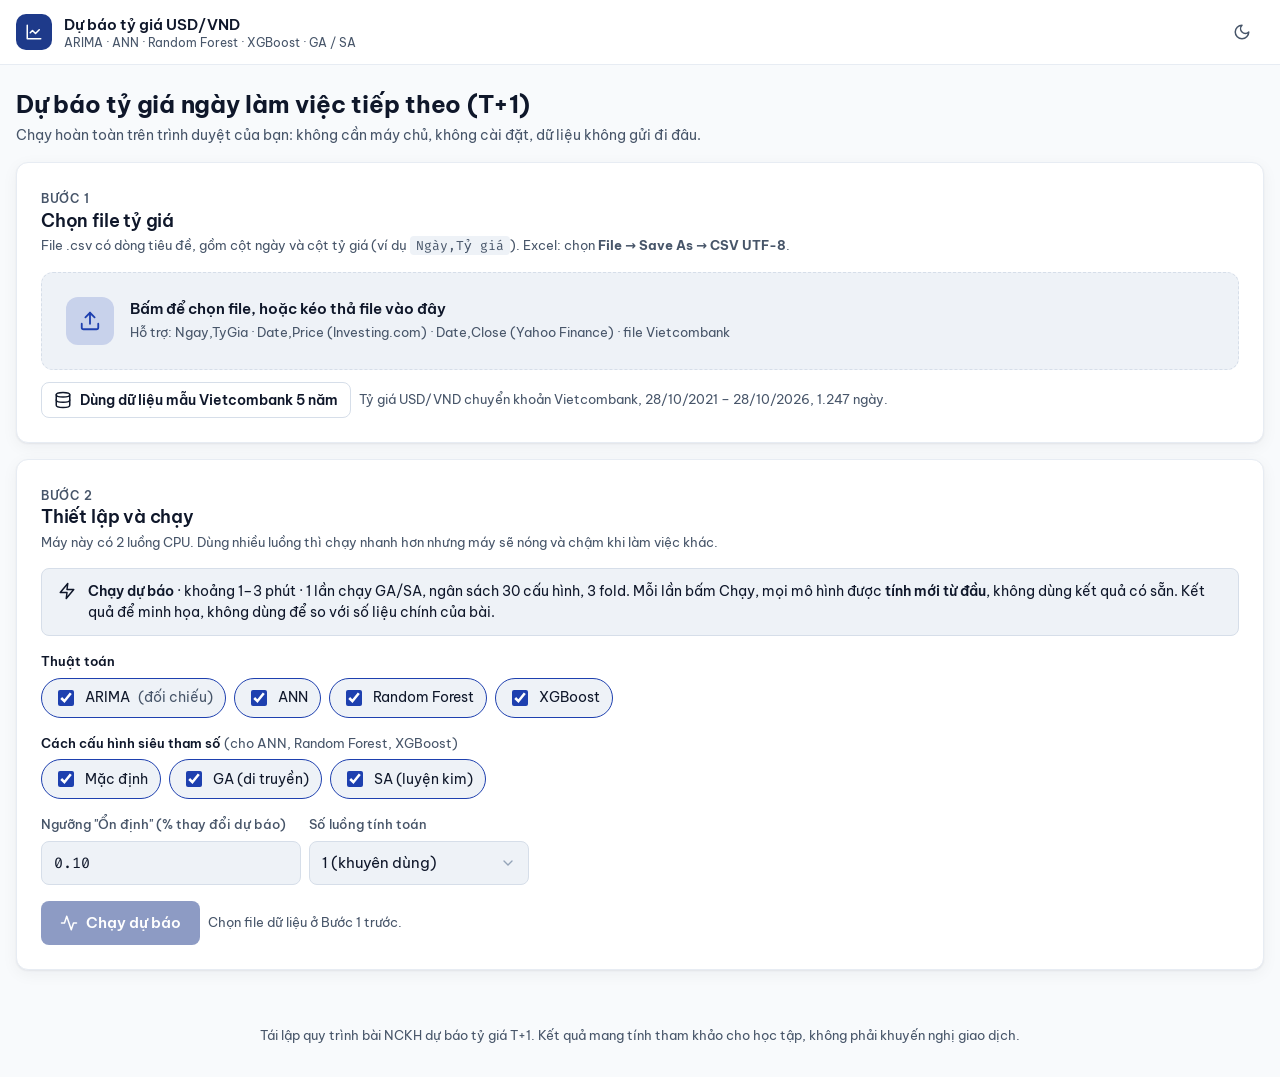
==== commit 73987f6b: "Bản xem thử /thu/: bỏ các nút tải kết quả, CSV, In/PDF và mở kết quả .json Co-Authored-By: Claude Op" ====
--- a/docs/thu/index.html
+++ b/docs/thu/index.html
@@ -582,10 +582,6 @@
         <h2 id="td-du-lieu-vao">Chọn file tỷ giá</h2>
         <p class="muted">File .csv có dòng tiêu đề, gồm cột ngày và cột tỷ giá (ví dụ <code>Ngày,Tỷ giá</code>). Excel: chọn <b>File → Save As → CSV UTF-8</b>.</p>
       </div>
-      <label class="nut nut-vien nut-nho" for="file-ket-qua">
-        <svg class="icon" aria-hidden="true"><use href="#i-file"/></svg> Mở kết quả đã lưu (.json)
-      </label>
-      <input type="file" id="file-ket-qua" accept=".json,application/json" class="sr-only">
     </div>
     <label class="vung-tha" id="vung-tha">
       <input type="file" id="file-du-lieu" accept=".csv,.txt,text/csv,text/plain" class="sr-only">
@@ -702,7 +698,7 @@
       <div>
         <span class="nhan-muc">Trên trình duyệt này</span>
         <h2 id="td-lich-su">Kết quả đã chạy</h2>
-        <p class="muted">Chỉ lưu trong trình duyệt của bạn (không ai khác thấy). Muốn gửi cho người khác: mở kết quả rồi bấm "Tải kết quả (.json)".</p>
+        <p class="muted">Chỉ lưu trong trình duyệt của bạn (không ai khác thấy).</p>
       </div>
     </div>
     <div class="cuon-ngang"><table class="bang"><thead><tr><th>Thời điểm</th><th>File</th><th>Chế độ</th><th>Mô hình chọn</th><th class="so">Dự báo T+1</th><th></th></tr></thead>
@@ -6589,7 +6585,7 @@
 fileInput.addEventListener("change", () => fileInput.files[0] && loadFile(fileInput.files[0]));
 ["dragenter", "dragover"].forEach(ev => drop.addEventListener(ev, e => { e.preventDefault(); drop.classList.add("keo"); }));
 ["dragleave", "drop"].forEach(ev => drop.addEventListener(ev, e => { e.preventDefault(); drop.classList.remove("keo"); }));
-drop.addEventListener("drop", e => { const f = e.dataTransfer.files[0]; if (f) { if (/\.json$/i.test(f.name)) openResultFile(f); else loadFile(f); } });
+drop.addEventListener("drop", e => { const f = e.dataTransfer.files[0]; if (f) loadFile(f); });
 
 function decode(buf) {
   for (const enc of ["utf-8", "windows-1258", "windows-1252"]) {
@@ -6879,13 +6875,6 @@
         <div><span class="nhan-muc">Kết quả · ${esc(r.mode_name)} · ${esc(r.data.filename || "")}</span>
           <h2 id="td-du-bao">Dự báo ngày ${ngayVN(t1.date)}</h2>
           <p class="muted">Quan sát cuối ${ngayVN(t46.Latest_Observed_Date)}: ${fmt(latest, 0)} VND/USD · chạy xong lúc ${esc(new Date(r.finished_at || Date.now()).toLocaleString("vi-VN"))}${r.elapsed_seconds >= 1 ? " · mất " + fmtTime(r.elapsed_seconds) : ""}</p></div>
-        <div class="hang-tai khong-in">
-          <span class="chi-link muted" style="font-size:13px">Bản mở qua link không tải file được. Muốn tải kết quả .json/.csv hoặc in: dùng bản file du_bao_ty_gia.html.</span>
-          <button class="nut nut-vien nut-nho" type="button" data-tai="json">${icon("download")} Tải kết quả (.json)</button>
-          <button class="nut nut-vien nut-nho" type="button" data-tai="csv">${icon("download")} Dự báo tập kiểm tra (.csv)</button>
-          <button class="nut nut-vien nut-nho" type="button" data-tai="t46">${icon("download")} Bảng 4.6 (.csv)</button>
-          <button class="nut nut-vien nut-nho" type="button" data-tai="in">${icon("file")} In / lưu PDF</button>
-        </div>
       </div>
       <div class="luoi-kpi">
         <div class="kpi kpi-chinh"><span class="nhan-muc">Tỷ giá dự báo</span><span class="kpi-so">${fmt(t1.mean, 2)}</span>
@@ -6902,7 +6891,7 @@
     </section>`;
   } else {
     html += section("td-du-bao", "Kết quả", "Không có mô hình học máy", "Chỉ chạy ARIMA (chuẩn đối chiếu) nên không có dự báo chính. ARIMA dự báo: " +
-      (c.ARIMA && c.ARIMA.t1 ? fmt(c.ARIMA.t1.mean, 2) : "—"), `<div class="hang-tai khong-in"><button class="nut nut-vien nut-nho" type="button" data-tai="json">${icon("download")} Tải kết quả (.json)</button></div>`);
+      (c.ARIMA && c.ARIMA.t1 ? fmt(c.ARIMA.t1.mean, 2) : "—"), "");
   }
 
   // ---------------------------------------------------------------- Biểu đồ test + xếp hạng
@@ -7018,7 +7007,6 @@
       xFmt: s => s, tipX: s => "Lần đánh giá " + s, yFmt: v => E.vn(v, 2), tipFmt: v => E.vn(v, 4),
       series: firsts.map(x => ({ name: `${E.MODEL_NAMES[x.model]} – ${x.algo}`, data: x.history, color: COLOR[x.model], dash: x.algo === "SA" ? [5, 4] : null, width: 1.6 })) });
   }
-  $$("[data-tai]", el).forEach(b => b.addEventListener("click", () => download(b.dataset.tai)));
   el.scrollIntoView({ behavior: "smooth", block: "start" });
 }
 
@@ -7059,47 +7047,7 @@
     <p class="ghi-chu">${icon("info", "nho")}<span>Thanh bắt đầu từ ${fmt(base, 1)} để thấy rõ chênh lệch.</span></p>`;
 }
 
-// ======================================================================== Tải xuống
-
-function save(name, text, type) {
-  const url = URL.createObjectURL(new Blob([text], { type }));
-  const a = document.createElement("a");
-  a.href = url; a.download = name;
-  document.body.appendChild(a); a.click(); a.remove();
-  setTimeout(() => URL.revokeObjectURL(url), 2000);
-}
-const csvCell = v => (typeof v === "number" ? String(v) : `"${String(v === null || v === undefined ? "" : v).replace(/"/g, '""')}"`);
-function download(kind) {
-  const r = state.result;
-  if (!r) return;
-  const stamp = (r.finished_at || new Date().toISOString()).slice(0, 16).replace(/[-:T]/g, "");
-  if (kind === "json") save(`ket_qua_du_bao_${r.mode}_${stamp}.json`, JSON.stringify(r), "application/json");
-  if (kind === "in") window.print();
-  if (kind === "csv") {
-    const keys = r.ranking;
-    const head = ["Ngay", "Thuc_te", "Random_walk"].concat(keys.map(k => r.candidates[k].label));
-    const lines = [head.map(csvCell).join(",")];
-    r.test.dates.forEach((d, i) => lines.push([d, r.test.actual[i], r.test.random_walk[i]].concat(keys.map(k => r.candidates[k].pred[i])).map(csvCell).join(",")));
-    save(`du_bao_tap_kiem_tra_${stamp}.csv`, "﻿" + lines.join("\n"), "text/csv");
-  }
-  if (kind === "t46" && r.table_4_6) {
-    const lines = [E.FIELDS_46.map(csvCell).join(","), E.FIELDS_46.map(f => csvCell(r.table_4_6[f])).join(",")];
-    save(`bang_4_6_${stamp}.csv`, "﻿" + lines.join("\n"), "text/csv");
-  }
-}
-
-// ======================================================================== Mở kết quả đã lưu, lịch sử
-
-$("#file-ket-qua").addEventListener("change", e => e.target.files[0] && openResultFile(e.target.files[0]));
-async function openResultFile(f) {
-  try {
-    const r = JSON.parse(await f.text());
-    if (!r || !r.candidates || !r.table_4_1) throw new Error("File không phải kết quả của web này.");
-    showResult(r);
-  } catch (e) {
-    showEnvWarning("Không mở được file kết quả: " + (e.message || e));
-  }
-}
+// ======================================================================== Lịch sử trên trình duyệt này
 
 async function refreshHistory() {
   const all = (await DB.all("results")) || [];
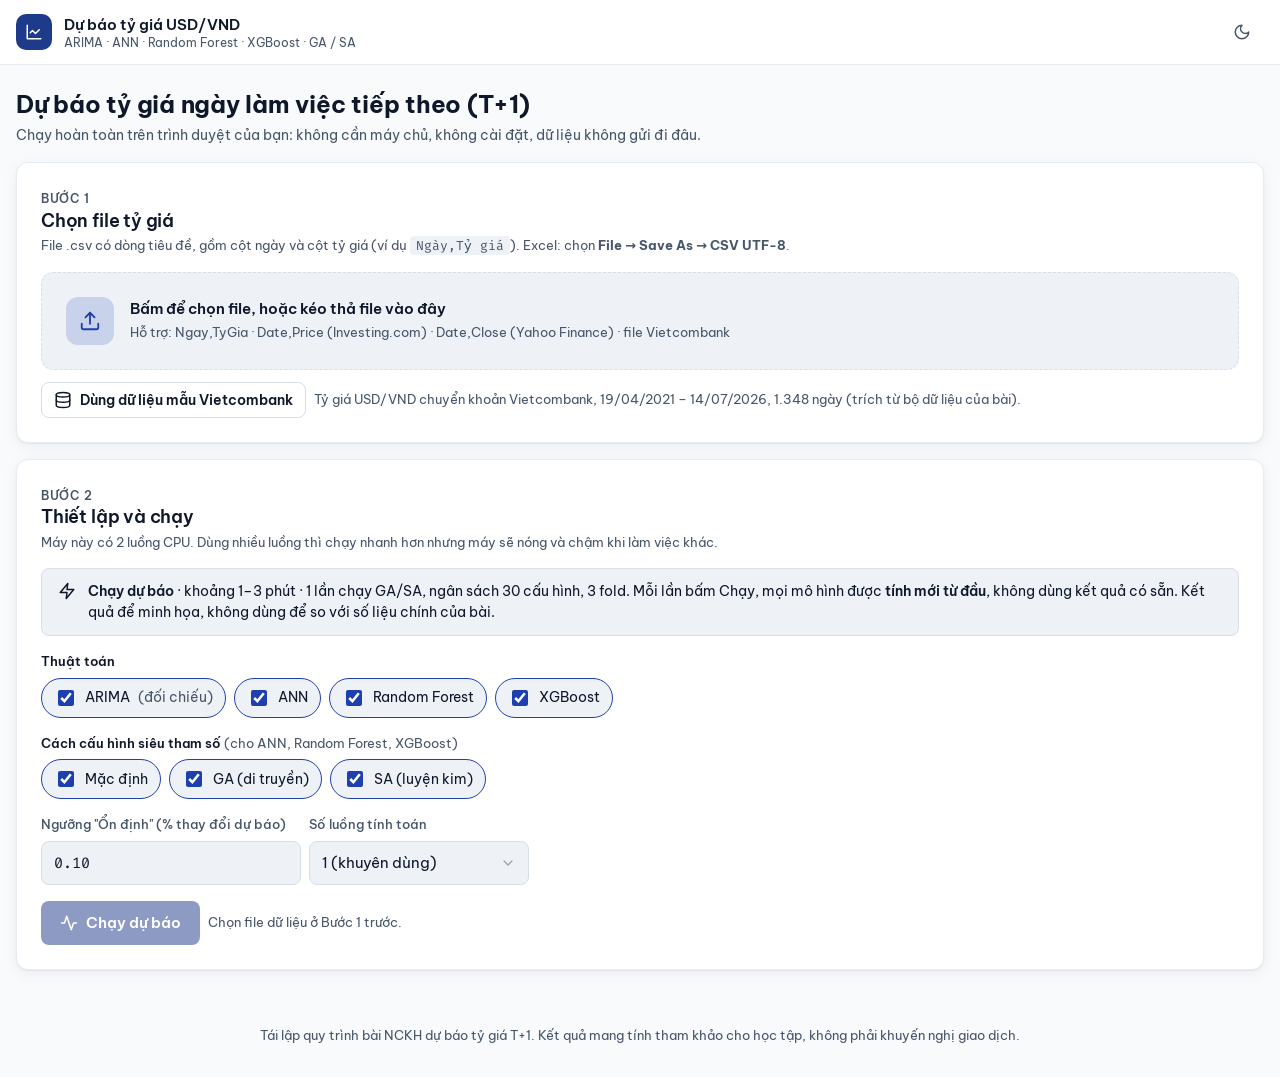
==== commit 6e7b977c: "Bản xem thử /thu/: dữ liệu mẫu VCB 19/04/2021 – 14/07/2026, so với thực tế 15/07/2026 - Dữ liệu mẫu " ====
--- a/docs/thu/index.html
+++ b/docs/thu/index.html
@@ -591,9 +591,9 @@
     </label>
     <div class="hang-nut" style="margin-top:12px">
       <button class="nut nut-vien nut-nho" type="button" id="nut-du-lieu-mau">
-        <svg class="icon" aria-hidden="true"><use href="#i-database"/></svg> Dùng dữ liệu mẫu Vietcombank 5 năm
+        <svg class="icon" aria-hidden="true"><use href="#i-database"/></svg> Dùng dữ liệu mẫu Vietcombank
       </button>
-      <span class="muted" style="font-size:13px;align-self:center">Tỷ giá USD/VND chuyển khoản Vietcombank, 28/10/2021 – 28/10/2026, 1.247 ngày.</span>
+      <span class="muted" style="font-size:13px;align-self:center">Tỷ giá USD/VND chuyển khoản Vietcombank, 19/04/2021 – 14/07/2026, 1.348 ngày (trích từ bộ dữ liệu của bài).</span>
     </div>
     <div id="thong-tin-file" class="xep-doc" style="margin-top:16px" hidden></div>
   </section>
@@ -723,8 +723,143 @@
 
 <div class="o-goi-y" id="o-goi-y" role="tooltip" hidden></div>
 
-<script type="text/plain" id="du-lieu-mau" data-ten="tygia_USDVND_Vietcombank_chuyenkhoan_5nam.csv">
+<script type="text/plain" id="du-lieu-mau" data-ten="tygia_USDVND_VCB_19042021_14072026.csv">
 Ngày,Tỷ giá
+2021-04-19,22985
+2021-04-20,22990
+2021-04-22,22985
+2021-04-23,22975
+2021-04-26,22970
+2021-04-27,22960
+2021-04-28,22960
+2021-04-29,22960
+2021-05-04,22970
+2021-05-05,22970
+2021-05-06,22970
+2021-05-07,22980
+2021-05-10,22970
+2021-05-11,22960
+2021-05-12,22960
+2021-05-13,22940
+2021-05-14,22950
+2021-05-17,22940
+2021-05-18,22950
+2021-05-19,22950
+2021-05-20,22950
+2021-05-21,22950
+2021-05-24,22960
+2021-05-25,22960
+2021-05-26,22960
+2021-05-27,22940
+2021-05-28,22940
+2021-05-31,22945
+2021-06-01,22945
+2021-06-02,22945
+2021-06-03,22940
+2021-06-04,22950
+2021-06-07,22870
+2021-06-08,22860
+2021-06-09,22860
+2021-06-10,22840
+2021-06-11,22850
+2021-06-14,22850
+2021-06-15,22850
+2021-06-16,22850
+2021-06-17,22860
+2021-06-18,22910
+2021-06-21,22920
+2021-06-22,22920
+2021-06-23,22920
+2021-06-24,22900
+2021-06-25,22910
+2021-06-28,22920
+2021-06-29,22920
+2021-06-30,22920
+2021-07-01,22910
+2021-07-02,22900
+2021-07-05,22900
+2021-07-06,22900
+2021-07-07,22900
+2021-07-08,22920
+2021-07-09,22900
+2021-07-12,22920
+2021-07-13,22920
+2021-07-14,22910
+2021-07-15,22920
+2021-07-16,22910
+2021-07-19,22920
+2021-07-20,22930
+2021-07-21,22930
+2021-07-22,22920
+2021-07-23,22910
+2021-07-26,22910
+2021-07-27,22910
+2021-07-28,22895
+2021-07-29,22870
+2021-07-30,22850
+2021-08-02,22850
+2021-08-03,22850
+2021-08-04,22840
+2021-08-05,22840
+2021-08-06,22830
+2021-08-09,22830
+2021-08-10,22800
+2021-08-11,22700
+2021-08-12,22710
+2021-08-13,22730
+2021-08-16,22740
+2021-08-17,22735
+2021-08-18,22710
+2021-08-19,22710
+2021-08-20,22715
+2021-08-23,22725
+2021-08-24,22725
+2021-08-25,22700
+2021-08-26,22680
+2021-08-27,22690
+2021-08-30,22680
+2021-08-31,22670
+2021-09-01,22680
+2021-09-02,22680
+2021-09-03,22680
+2021-09-06,22665
+2021-09-07,22660
+2021-09-08,22670
+2021-09-09,22670
+2021-09-10,22670
+2021-09-13,22670
+2021-09-14,22670
+2021-09-15,22660
+2021-09-16,22660
+2021-09-17,22670
+2021-09-20,22675
+2021-09-21,22670
+2021-09-22,22660
+2021-09-23,22660
+2021-09-24,22660
+2021-09-27,22660
+2021-09-28,22670
+2021-09-29,22660
+2021-09-30,22660
+2021-10-01,22660
+2021-10-04,22660
+2021-10-05,22660
+2021-10-06,22660
+2021-10-07,22660
+2021-10-08,22660
+2021-10-11,22660
+2021-10-12,22650
+2021-10-13,22660
+2021-10-14,22660
+2021-10-15,22660
+2021-10-18,22660
+2021-10-19,22660
+2021-10-20,22655
+2021-10-21,22655
+2021-10-22,22655
+2021-10-25,22655
+2021-10-26,22655
+2021-10-27,22655
 2021-10-28,22655
 2021-10-29,22650
 2021-11-01,22650
@@ -772,6 +907,7 @@
 2021-12-29,22700
 2021-12-30,22640
 2021-12-31,22640
+2022-01-03,22640
 2022-01-04,22640
 2022-01-05,22620
 2022-01-06,22620
@@ -791,6 +927,11 @@
 2022-01-26,22490
 2022-01-27,22500
 2022-01-28,22500
+2022-01-31,22500
+2022-02-01,22500
+2022-02-02,22500
+2022-02-03,22500
+2022-02-04,22500
 2022-02-07,22530
 2022-02-08,22600
 2022-02-09,22550
@@ -936,6 +1077,8 @@
 2022-08-29,23270
 2022-08-30,23290
 2022-08-31,23320
+2022-09-01,23320
+2022-09-02,23320
 2022-09-05,23400
 2022-09-06,23400
 2022-09-07,23460
@@ -996,9 +1139,7 @@
 2022-11-23,24655
 2022-11-24,24654
 2022-11-25,24600
-2022-11-28,24600
-2022-11-29,24610
-2022-11-30,24520
+2022-11-28,24610
 2022-12-01,24360
 2022-12-02,23960
 2022-12-05,23790
@@ -1021,6 +1162,7 @@
 2022-12-28,23430
 2022-12-29,23460
 2022-12-30,23410
+2023-01-02,23410
 2023-01-03,23370
 2023-01-04,23350
 2023-01-05,23340
@@ -1034,10 +1176,10 @@
 2023-01-17,23280
 2023-01-18,23280
 2023-01-19,23280
+2023-01-20,23280
 2023-01-27,23290
 2023-01-30,23280
 2023-01-31,23280
-2023-02-01,23280
 2023-02-02,23280
 2023-02-03,23280
 2023-02-06,23300
@@ -1056,7 +1198,7 @@
 2023-02-23,23650
 2023-02-24,23630
 2023-02-27,23650
-2023-02-28,23600
+2023-02-28,23660
 2023-03-01,23580
 2023-03-02,23535
 2023-03-03,23550
@@ -1100,6 +1242,9 @@
 2023-04-26,23310
 2023-04-27,23290
 2023-04-28,23290
+2023-05-01,23290
+2023-05-02,23290
+2023-05-03,23290
 2023-05-04,23280
 2023-05-05,23280
 2023-05-08,23290
@@ -1156,7 +1301,7 @@
 2023-07-18,23470
 2023-07-19,23465
 2023-07-20,23470
-2023-07-21,23480
+2023-07-21,23490
 2023-07-24,23485
 2023-07-25,23490
 2023-07-26,23495
@@ -1186,6 +1331,8 @@
 2023-08-29,24010
 2023-08-30,23975
 2023-08-31,23900
+2023-09-01,23900
+2023-09-04,23900
 2023-09-05,23900
 2023-09-06,23880
 2023-09-07,23880
@@ -1254,7 +1401,7 @@
 2023-12-05,24090
 2023-12-06,24095
 2023-12-07,24090
-2023-12-08,24050
+2023-12-08,24060
 2023-12-11,24060
 2023-12-12,24090
 2023-12-13,24080
@@ -1270,6 +1417,7 @@
 2023-12-27,24140
 2023-12-28,24060
 2023-12-29,24080
+2024-01-01,24080
 2024-01-02,24155
 2024-01-03,24180
 2024-01-04,24190
@@ -1297,7 +1445,6 @@
 2024-02-05,24200
 2024-02-06,24190
 2024-02-07,24230
-2024-02-15,24270
 2024-02-16,24340
 2024-02-19,24360
 2024-02-20,24360
@@ -1327,7 +1474,7 @@
 2024-03-25,24590
 2024-03-26,24610
 2024-03-27,24610
-2024-03-28,24610
+2024-03-28,24630
 2024-03-29,24630
 2024-04-01,24630
 2024-04-02,24710
@@ -1342,12 +1489,16 @@
 2024-04-15,24960
 2024-04-16,25008
 2024-04-17,25130
+2024-04-18,25130
 2024-04-19,25163
 2024-04-22,25175
 2024-04-23,25178
 2024-04-24,25177
 2024-04-25,25167
 2024-04-26,25118
+2024-04-29,25118
+2024-04-30,25118
+2024-05-01,25118
 2024-05-02,25144
 2024-05-03,25143
 2024-05-06,25157
@@ -1402,7 +1553,7 @@
 2024-07-12,25240
 2024-07-15,25237
 2024-07-16,25237
-2024-07-17,25168
+2024-07-17,25248
 2024-07-18,25150
 2024-07-19,25158
 2024-07-22,25154
@@ -1435,6 +1586,8 @@
 2024-08-28,24680
 2024-08-29,24690
 2024-08-30,24690
+2024-09-02,24690
+2024-09-03,24690
 2024-09-04,24675
 2024-09-05,24580
 2024-09-06,24430
@@ -1520,6 +1673,7 @@
 2024-12-27,25238
 2024-12-30,25243
 2024-12-31,25251
+2025-01-01,25251
 2025-01-02,25259
 2025-01-03,25250
 2025-01-06,25253
@@ -1537,6 +1691,11 @@
 2025-01-22,24960
 2025-01-23,24960
 2025-01-24,24800
+2025-01-27,24800
+2025-01-28,24800
+2025-01-29,24800
+2025-01-30,24800
+2025-01-31,24800
 2025-02-03,25140
 2025-02-04,25000
 2025-02-05,24980
@@ -1582,6 +1741,7 @@
 2025-04-02,25460
 2025-04-03,25620
 2025-04-04,25600
+2025-04-07,25600
 2025-04-08,25780
 2025-04-09,25822
 2025-04-10,25610
@@ -1598,6 +1758,9 @@
 2025-04-25,25835
 2025-04-28,25810
 2025-04-29,25820
+2025-04-30,25820
+2025-05-01,25820
+2025-05-02,25820
 2025-05-05,25780
 2025-05-06,25790
 2025-05-07,25770
@@ -1683,6 +1846,8 @@
 2025-08-27,26176
 2025-08-28,26171
 2025-08-29,26162
+2025-09-01,26162
+2025-09-02,26162
 2025-09-03,26188
 2025-09-04,26190
 2025-09-05,26190
@@ -1769,6 +1934,7 @@
 2025-12-29,26081
 2025-12-30,26080
 2025-12-31,26077
+2026-01-01,26077
 2026-01-02,26077
 2026-01-05,26080
 2026-01-06,26078
@@ -1800,6 +1966,11 @@
 2026-02-11,25780
 2026-02-12,25780
 2026-02-13,25780
+2026-02-16,25780
+2026-02-17,25780
+2026-02-18,25780
+2026-02-19,25780
+2026-02-20,25780
 2026-02-23,25910
 2026-02-24,25985
 2026-02-25,25929
@@ -1845,8 +2016,11 @@
 2026-04-22,26125
 2026-04-23,26130
 2026-04-24,26138
+2026-04-27,26138
 2026-04-28,26136
 2026-04-29,26138
+2026-04-30,26138
+2026-05-01,26138
 2026-05-04,26137
 2026-05-05,26126
 2026-05-06,26128
@@ -1899,81 +2073,8 @@
 2026-07-10,26090
 2026-07-13,26080
 2026-07-14,26070
-2026-07-15,26070
-2026-07-16,26070
-2026-07-17,26110
-2026-07-20,26110
-2026-07-21,26130
-2026-07-22,26120
-2026-07-23,26120
-2026-07-24,26130
-2026-07-27,26140
-2026-07-28,26145
-2026-07-29,26135
-2026-07-30,26110
-2026-07-31,26110
-2026-08-03,26100
-2026-08-04,26080
-2026-08-05,26080
-2026-08-06,26040
-2026-08-07,26030
-2026-08-10,25970
-2026-08-11,25940
-2026-08-12,25890
-2026-08-13,25870
-2026-08-14,25950
-2026-08-17,26020
-2026-08-18,26000
-2026-08-19,25990
-2026-08-20,25930
-2026-08-21,25900
-2026-08-24,25980
-2026-08-25,25930
-2026-08-26,25920
-2026-08-27,25890
-2026-08-28,25880
-2026-09-03,25880
-2026-09-04,25875
-2026-09-07,25830
-2026-09-08,25780
-2026-09-09,25710
-2026-09-10,25730
-2026-09-11,25730
-2026-09-14,25800
-2026-09-15,25750
-2026-09-16,25800
-2026-09-17,25825
-2026-09-18,25830
-2026-09-21,25820
-2026-09-22,25830
-2026-09-23,25810
-2026-09-24,25800
-2026-09-25,25790
-2026-09-28,25780
-2026-09-29,25780
-2026-09-30,25780
-2026-10-01,25800
-2026-10-02,25790
-2026-10-05,25810
-2026-10-06,25800
-2026-10-07,25790
-2026-10-08,25720
-2026-10-09,25690
-2026-10-12,25740
-2026-10-13,25720
-2026-10-14,25710
-2026-10-15,25680
-2026-10-16,25700
-2026-10-19,25720
-2026-10-20,25680
-2026-10-21,25670
-2026-10-22,25660
-2026-10-23,25640
-2026-10-26,25670
-2026-10-27,25640
-2026-10-28,25640
 </script>
-<script type="application/json" id="thuc-te">{"2026-10-29": 25640.0}</script>
+<script type="application/json" id="thuc-te">{"2026-07-15": 26070.0, "2026-10-29": 25640.0}</script>
 <script type="text/plain" id="worker-src">
 /* Bộ máy dự báo chạy trong trình duyệt – phần 1: tiện ích, đọc và làm sạch dữ liệu, thống kê, kiểm định tính dừng.
    Chuyển từ forecast_engine/ (Python). Mọi tham số lấy từ CONFIG bên dưới (= forecast_engine/run_config.py). */
@@ -2245,6 +2346,10 @@
   if (days.filter(d => d !== null).length < 0.8 * raw.length)
     throw new DataError(`Cột '${table.header[di]}' không đúng định dạng ngày (dd/mm/yyyy, yyyy-mm-dd hoặc mm/dd/yyyy).`);
   const rates = raw.map(r => E.parseNumber(r[ri] ?? ""));
+  // Bảng tính (Google Sheets, Excel) hay bỏ số 0 cuối của hàng nghìn: 26.090 thành "26,09", 23.000 thành "23".
+  // Lấy trung vị của các giá trị ≥ 1.000 làm mốc; giá trị nhỏ hơn 1/100 mốc mà nhân 1.000 thì về đúng tầm -> nhân 1.000.
+  const big = rates.filter(v => Number.isFinite(v) && v >= 1000).sort((a, b) => a - b), med = big[Math.floor(big.length / 2)];
+  if (big.length) rates.forEach((v, i) => { if (v < med / 100 && v * 1000 > med / 3 && v * 1000 < med * 3) rates[i] = Math.round(v * 1000); });
   if (rates.filter(Number.isFinite).length < 0.8 * raw.length)
     throw new DataError(`Cột '${table.header[ri]}' không phải số tỷ giá (ví dụ 26345 hoặc 26.345,50).`);
   return { rows: raw.map((_, i) => ({ day: days[i], rate: rates[i] })),
@@ -4407,6 +4512,10 @@
   if (days.filter(d => d !== null).length < 0.8 * raw.length)
     throw new DataError(`Cột '${table.header[di]}' không đúng định dạng ngày (dd/mm/yyyy, yyyy-mm-dd hoặc mm/dd/yyyy).`);
   const rates = raw.map(r => E.parseNumber(r[ri] ?? ""));
+  // Bảng tính (Google Sheets, Excel) hay bỏ số 0 cuối của hàng nghìn: 26.090 thành "26,09", 23.000 thành "23".
+  // Lấy trung vị của các giá trị ≥ 1.000 làm mốc; giá trị nhỏ hơn 1/100 mốc mà nhân 1.000 thì về đúng tầm -> nhân 1.000.
+  const big = rates.filter(v => Number.isFinite(v) && v >= 1000).sort((a, b) => a - b), med = big[Math.floor(big.length / 2)];
+  if (big.length) rates.forEach((v, i) => { if (v < med / 100 && v * 1000 > med / 3 && v * 1000 < med * 3) rates[i] = Math.round(v * 1000); });
   if (rates.filter(Number.isFinite).length < 0.8 * raw.length)
     throw new DataError(`Cột '${table.header[ri]}' không phải số tỷ giá (ví dụ 26345 hoặc 26.345,50).`);
   return { rows: raw.map((_, i) => ({ day: days[i], rate: rates[i] })),
